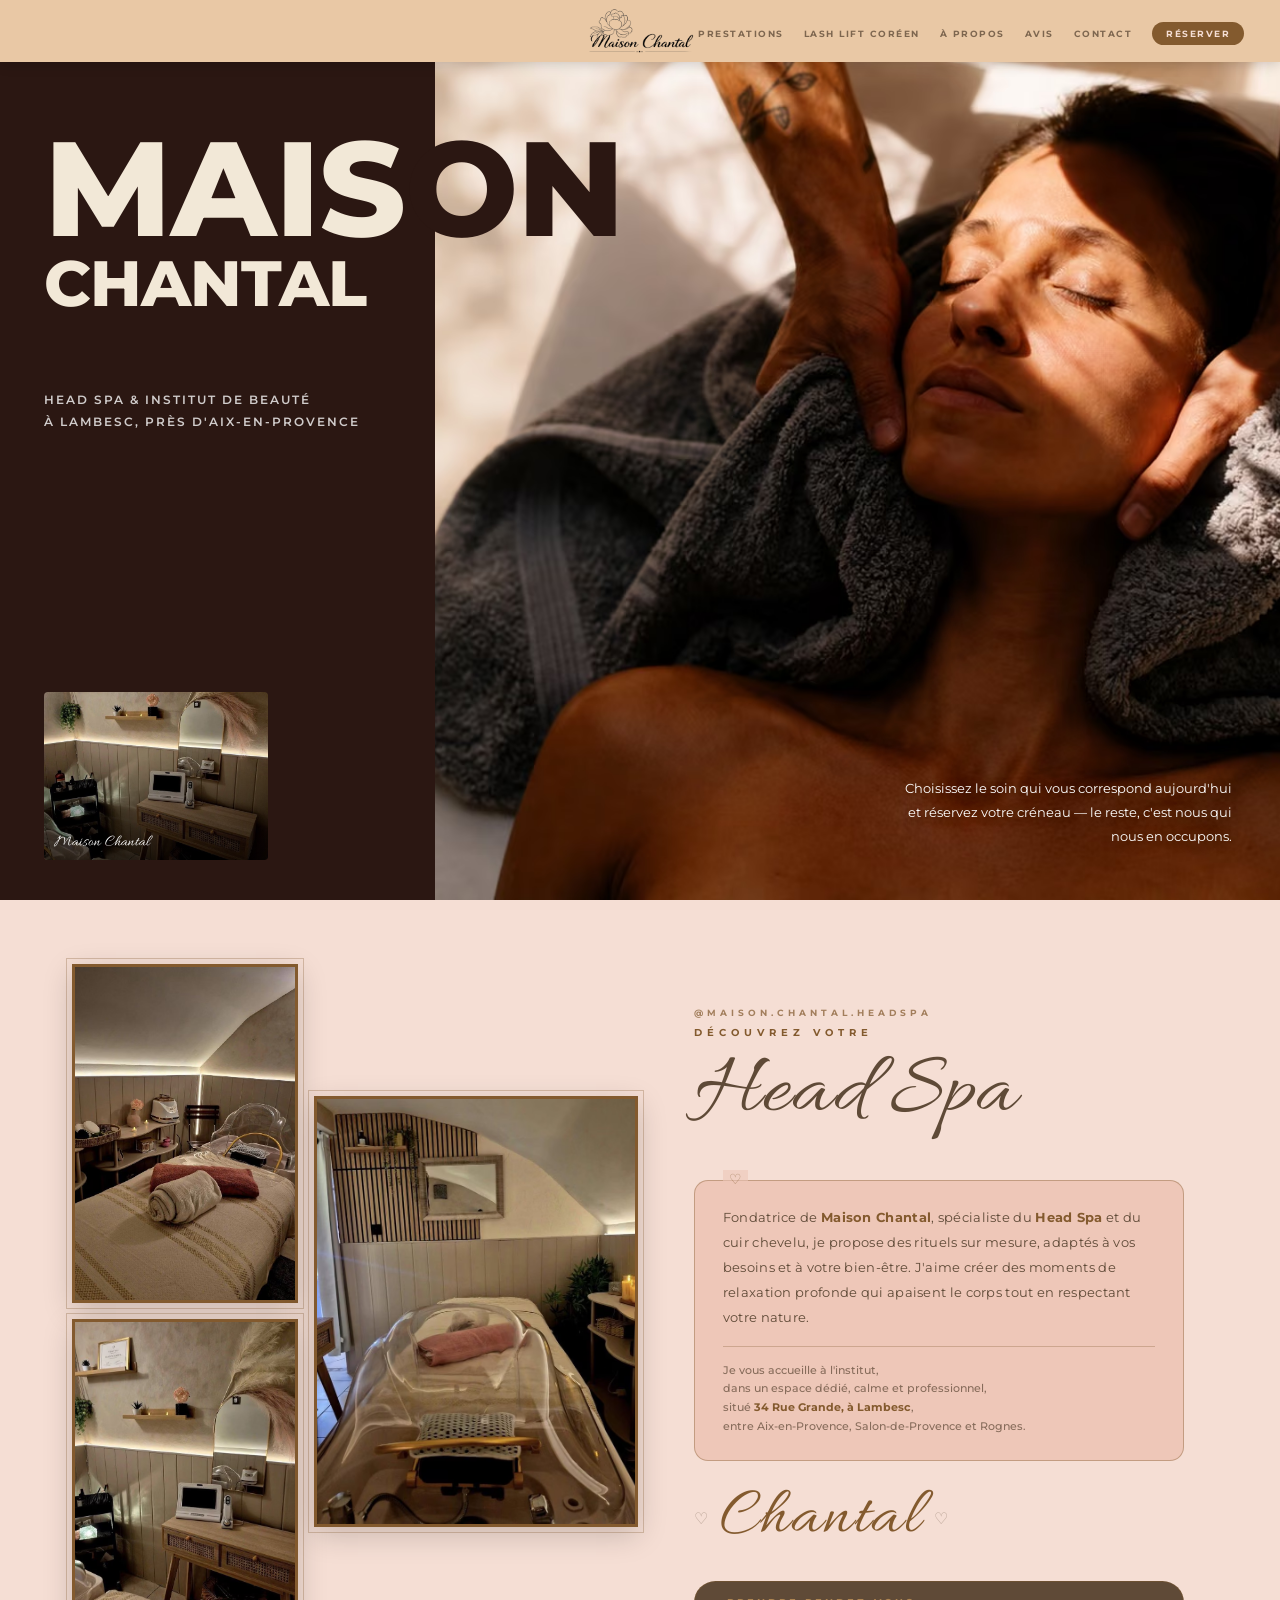
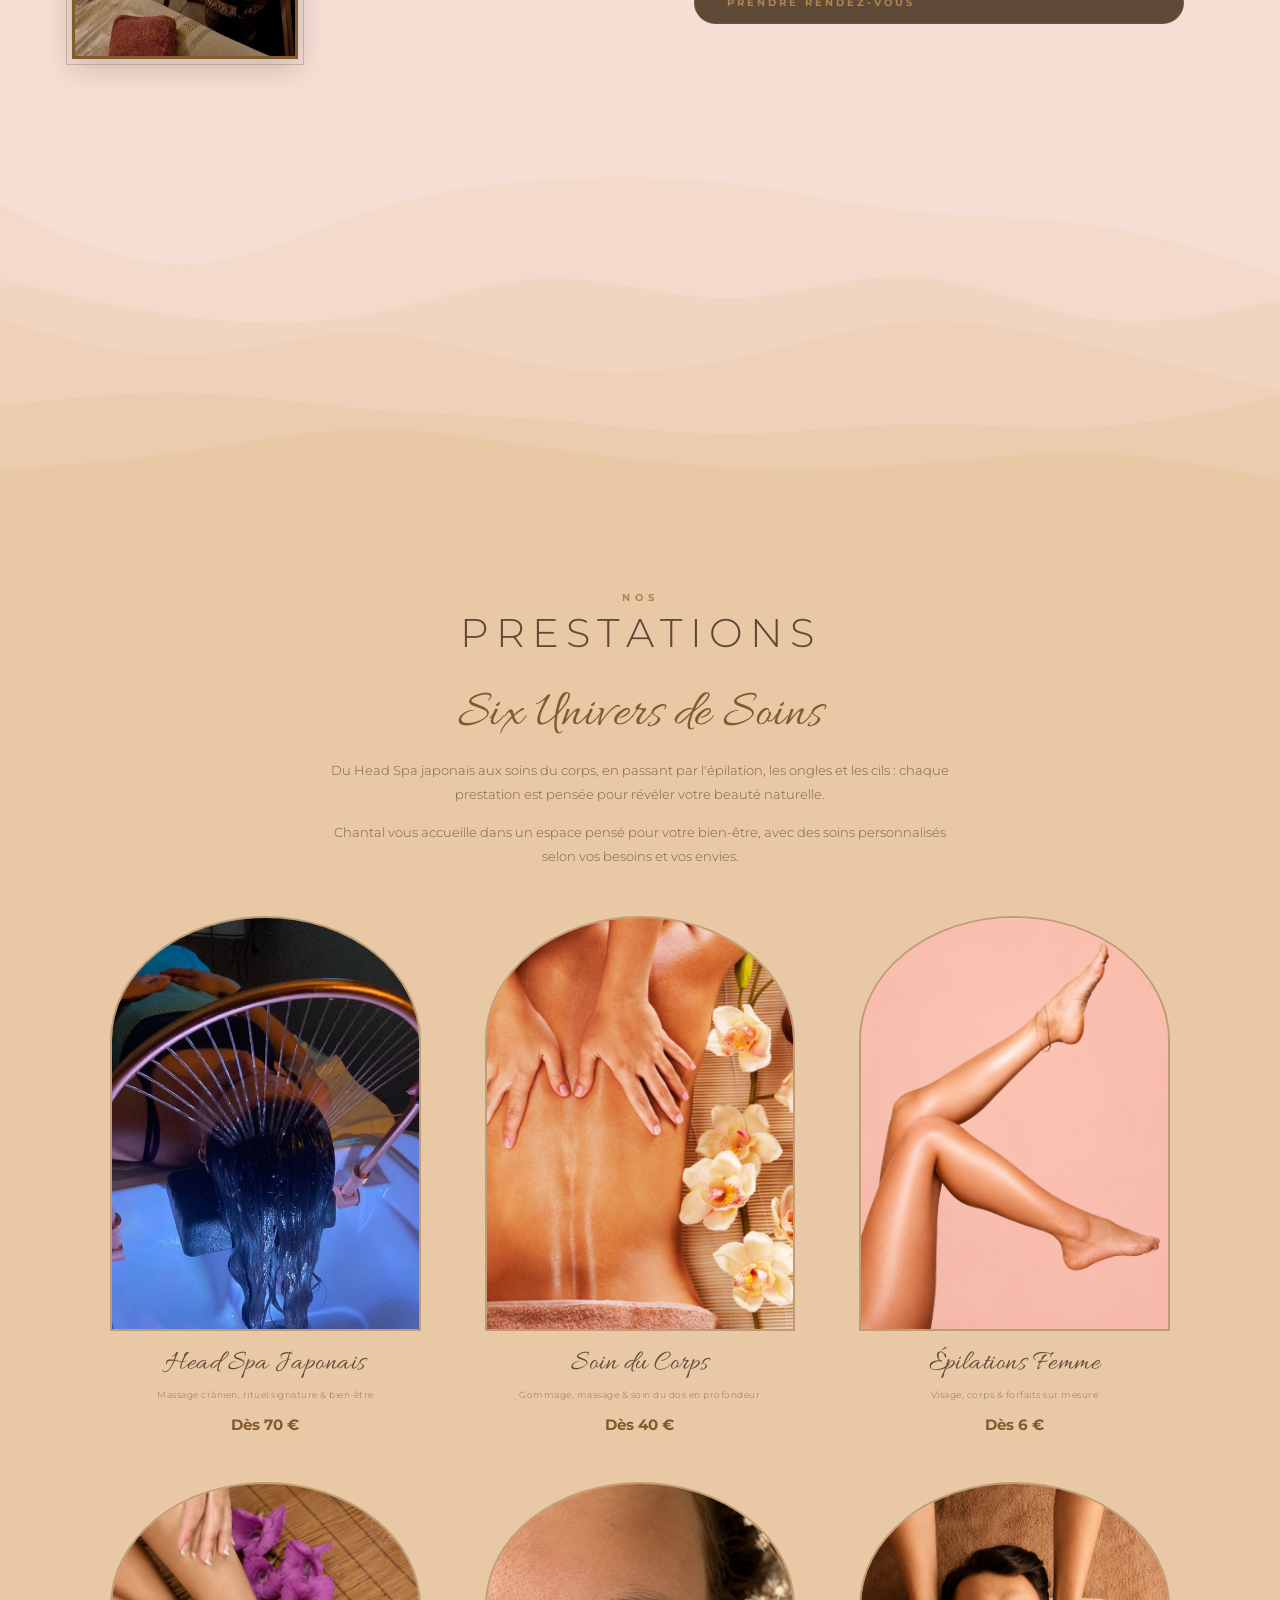
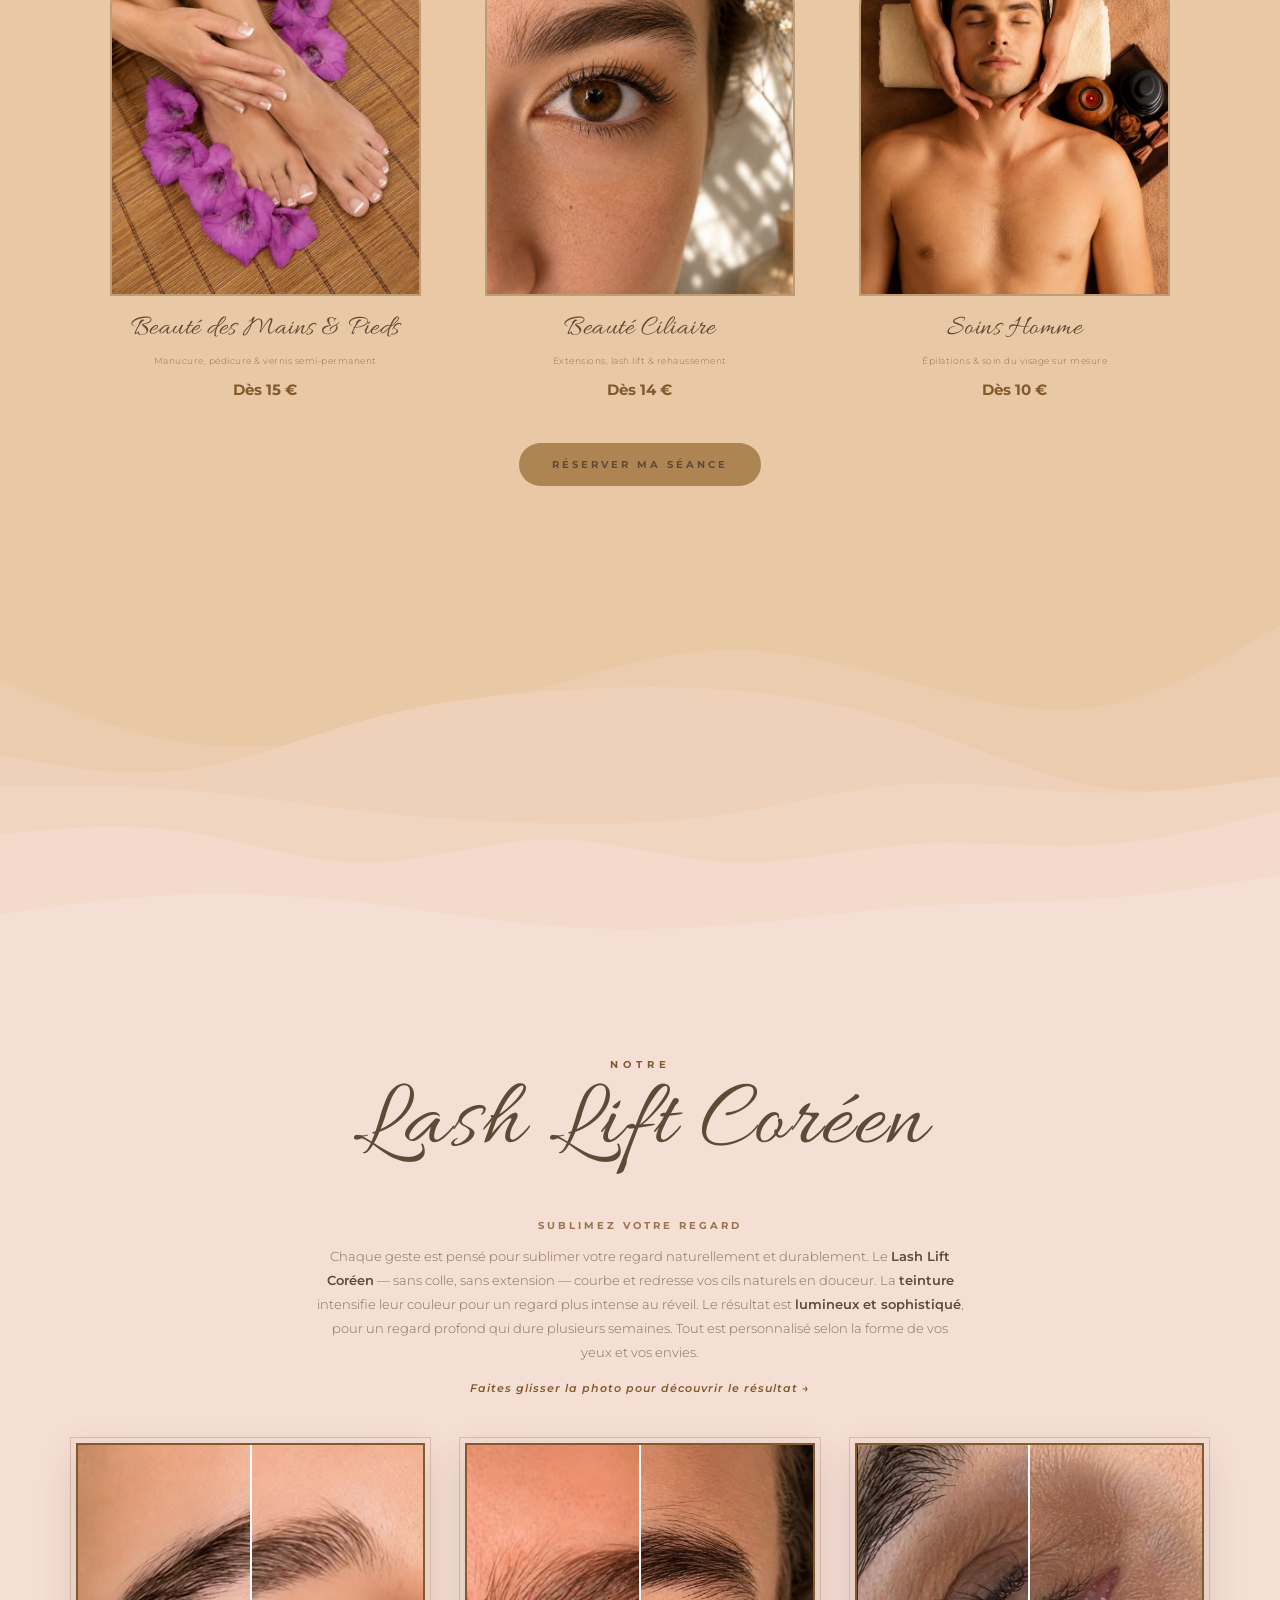
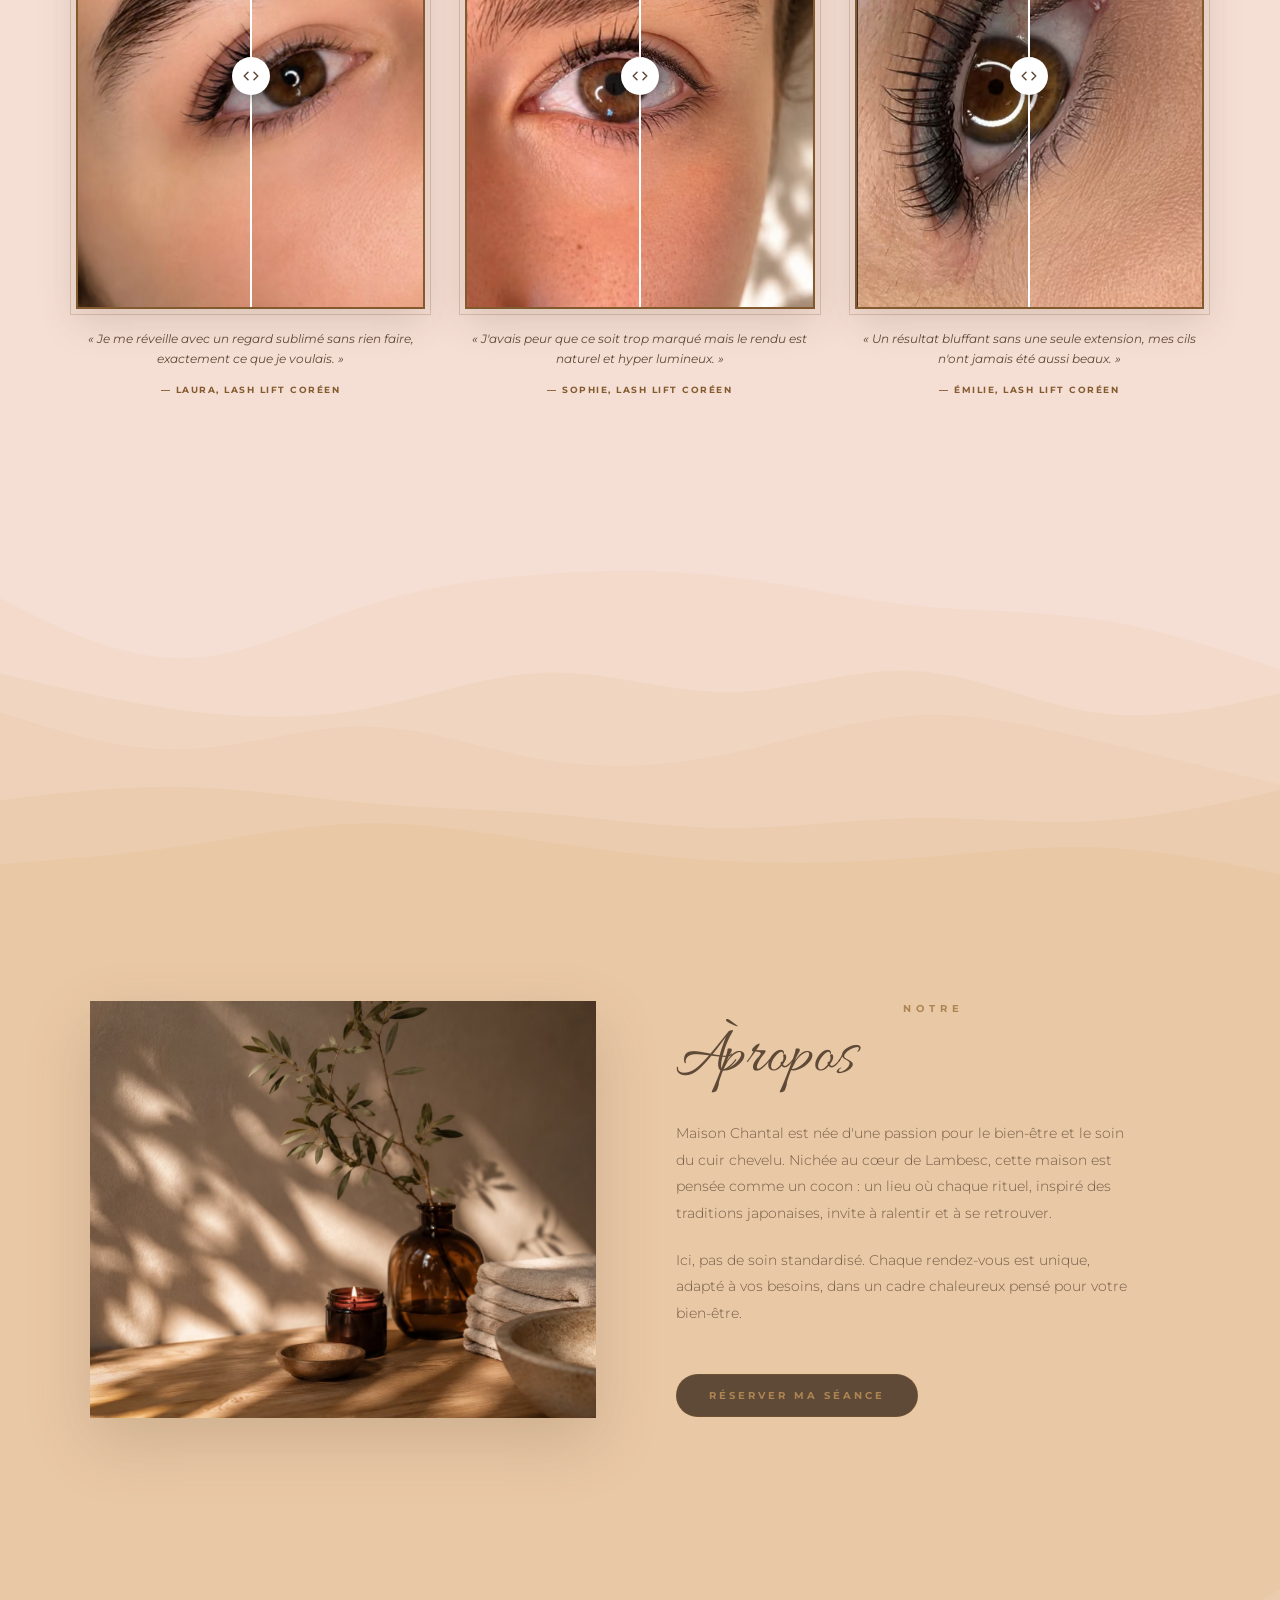
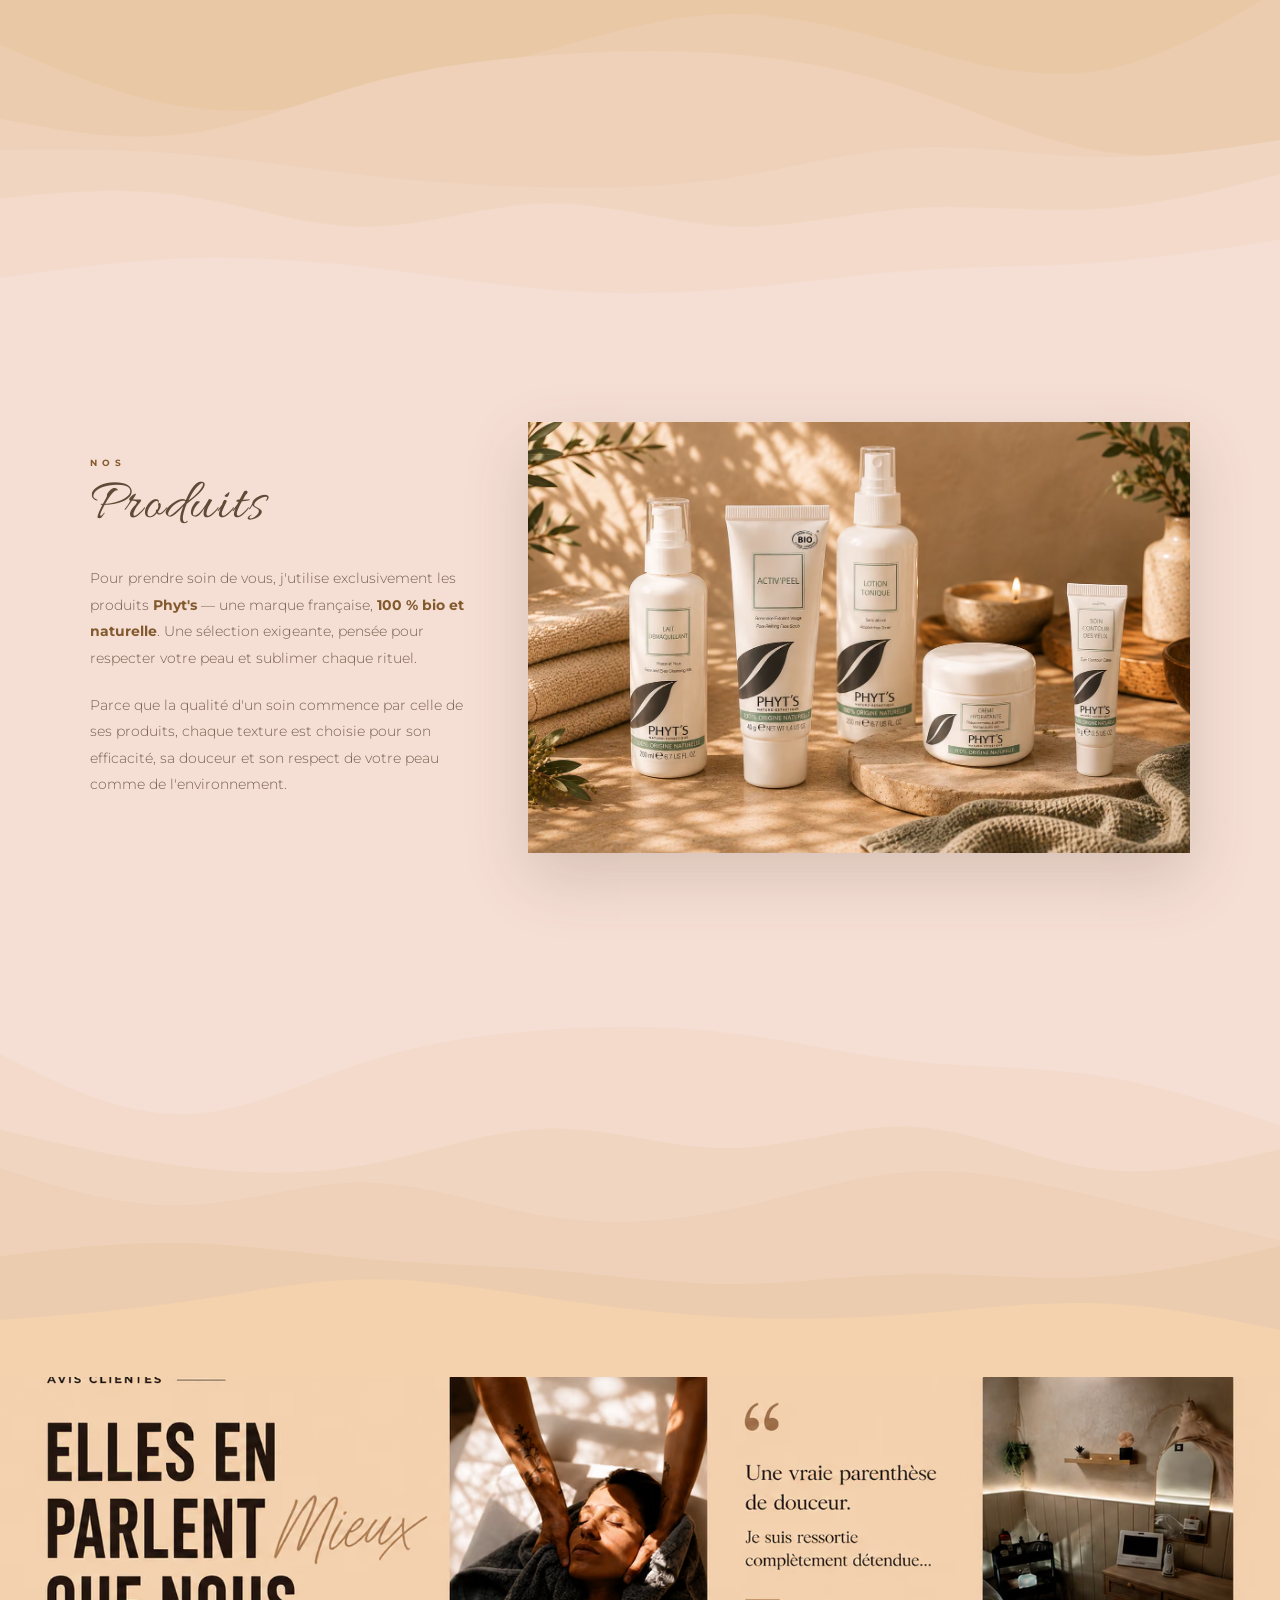
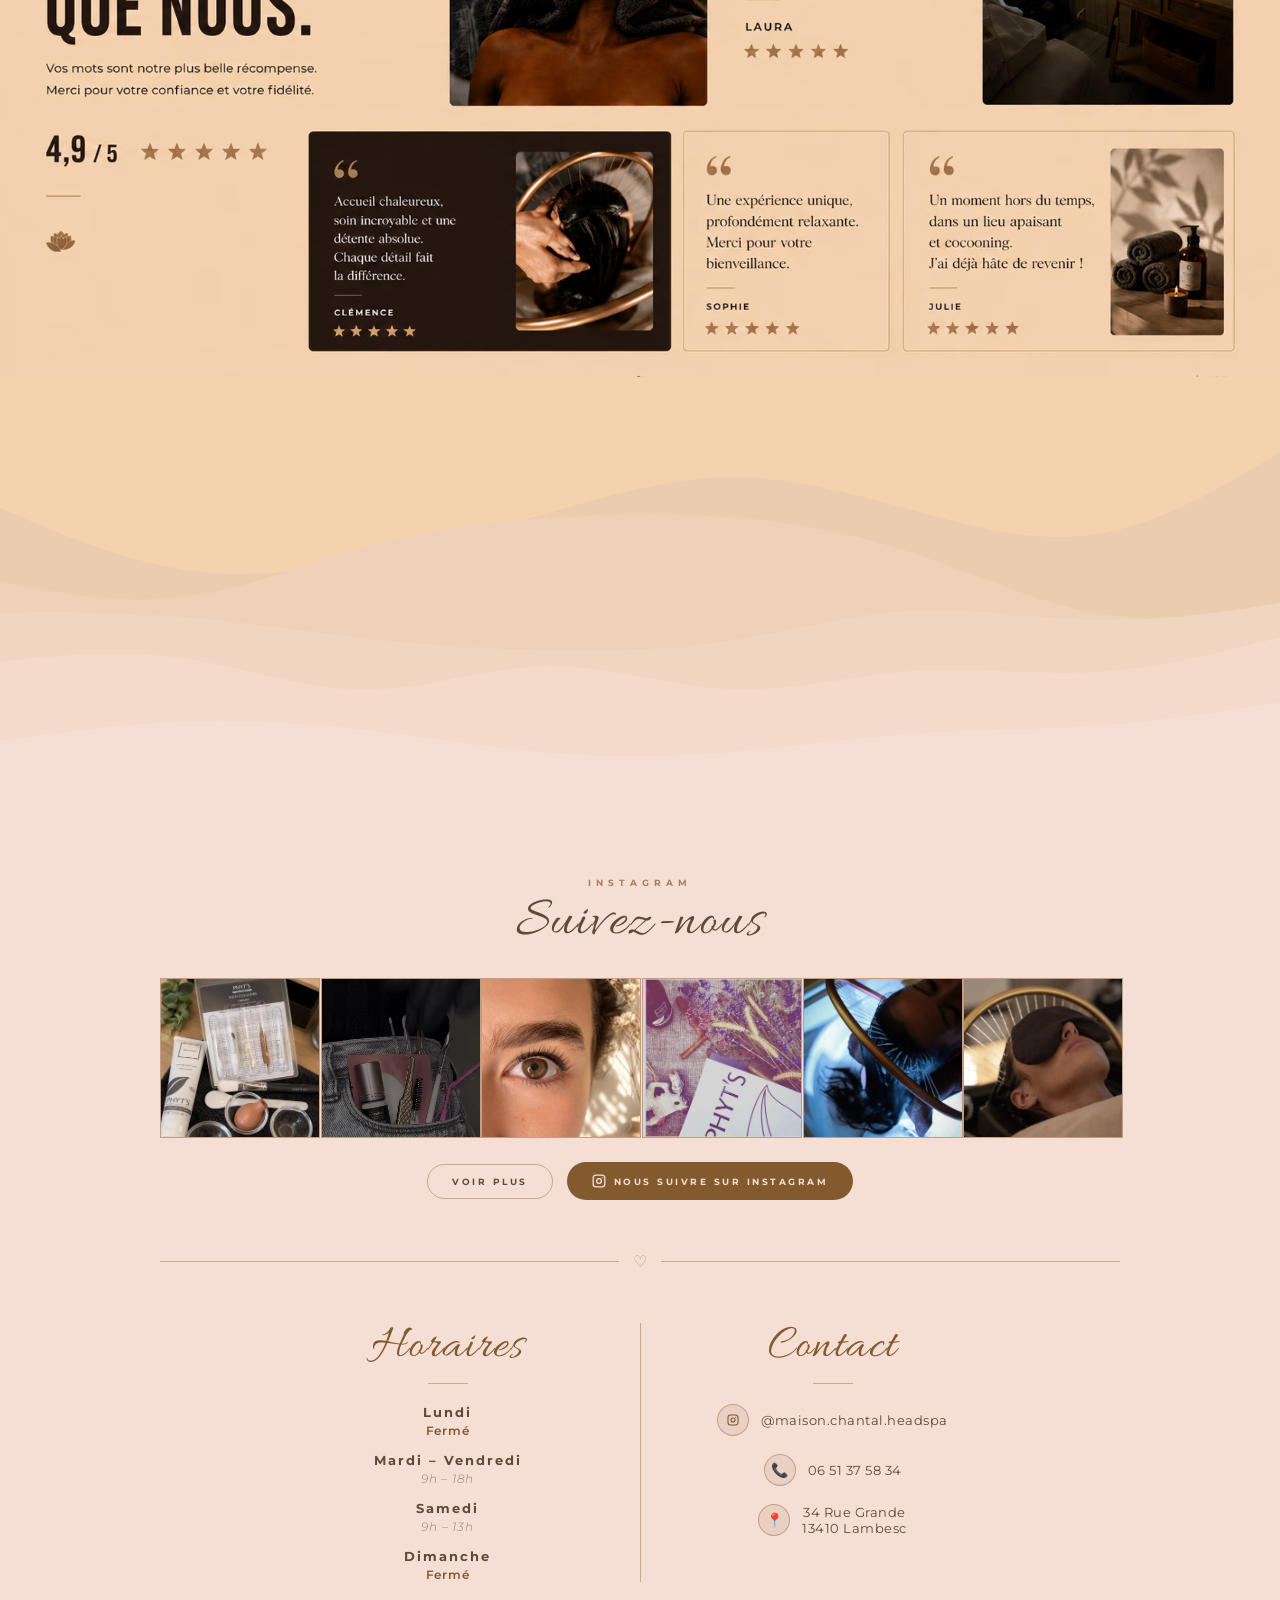
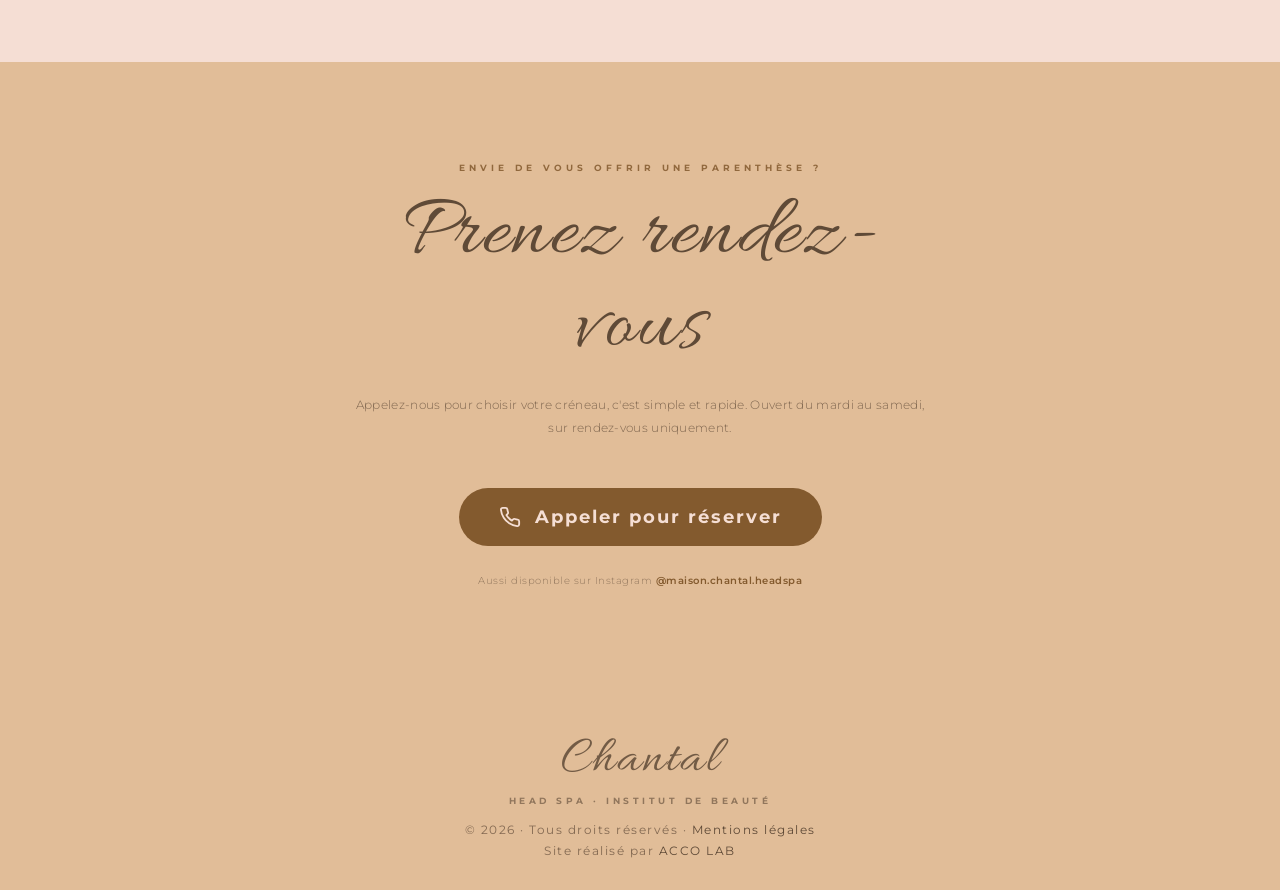
==== index.html @ 5244db43 "Sliders avant/après: glisser tactile sur tout le bloc (plus fiable), throttle via requestAnimationFr" ====
<!DOCTYPE html>
<html lang="fr">
<head>
  <meta charset="UTF-8" />
  <meta name="viewport" content="width=device-width, initial-scale=1.0, viewport-fit=cover" />
  <title>Maison Chantal – Head Spa &amp; Institut de Beauté | Lambesc, Aix-en-Provence</title>
  <meta name="description" content="Maison Chantal, institut de Head Spa à Lambesc (34 Rue Grande), entre Aix-en-Provence et Salon-de-Provence. Massage crânien, soins du cuir chevelu, rituels de bien-être — sur rendez-vous. Tél : 06 51 37 58 34." />
  <meta name="keywords" content="head spa Lambesc, massage crânien Aix-en-Provence, institut de beauté Lambesc, soin du cuir chevelu Salon-de-Provence, Maison Chantal" />
  <link rel="canonical" href="https://maison-chantal.fr/" />
  <meta property="og:type" content="website" />
  <meta property="og:url" content="https://maison-chantal.fr/" />
  <meta property="og:title" content="Maison Chantal – Head Spa à Lambesc" />
  <meta property="og:description" content="Institut de Head Spa à Lambesc, entre Aix-en-Provence et Salon-de-Provence. Massage crânien, rituels capillaires et bien-être sur mesure." />
  <meta property="og:image" content="https://maison-chantal.fr/photo/placeholder/hero-bg.svg" />
  <meta property="og:locale" content="fr_FR" />
  <meta property="og:site_name" content="Maison Chantal" />
  <meta name="twitter:card" content="summary_large_image" />
  <meta name="twitter:title" content="Maison Chantal – Head Spa à Lambesc" />
  <meta name="twitter:description" content="Institut de Head Spa à Lambesc. Massage crânien, soins du cuir chevelu et rituels de bien-être sur mesure." />
  <meta name="twitter:image" content="https://maison-chantal.fr/photo/placeholder/hero-bg.svg" />
  <script type="application/ld+json">
  {
    "@context": "https://schema.org",
    "@type": "BeautySalon",
    "name": "Maison Chantal",
    "alternateName": "Institut de Beauté Head Spa Chantal",
    "description": "Institut de Head Spa à Lambesc, spécialisé en massage crânien, soins du cuir chevelu et rituels de bien-être inspirés des traditions japonaises. Sur rendez-vous.",
    "url": "https://maison-chantal.fr",
    "telephone": "+33651375834",
    "image": "https://maison-chantal.fr/photo/placeholder/hero-bg.svg",
    "logo": "https://maison-chantal.fr/photo/favicon-512.png",
    "priceRange": "€€",
    "currenciesAccepted": "EUR",
    "address": {
      "@type": "PostalAddress",
      "streetAddress": "34 Rue Grande",
      "addressLocality": "Lambesc",
      "addressRegion": "Provence-Alpes-Côte d'Azur",
      "postalCode": "13410",
      "addressCountry": "FR"
    },
    "geo": {
      "@type": "GeoCoordinates",
      "latitude": 43.6503,
      "longitude": 5.2625
    },
    "openingHoursSpecification": [
      {
        "@type": "OpeningHoursSpecification",
        "dayOfWeek": ["Tuesday","Wednesday","Thursday","Friday"],
        "opens": "09:00",
        "closes": "18:00"
      },
      {
        "@type": "OpeningHoursSpecification",
        "dayOfWeek": ["Saturday"],
        "opens": "09:00",
        "closes": "13:00"
      }
    ],
    "sameAs": [
      "https://www.instagram.com/maison.chantal.headspa/"
    ],
    "hasOfferCatalog": {
      "@type": "OfferCatalog",
      "name": "Prestations Maison Chantal",
      "itemListElement": [
        { "@type": "Offer", "itemOffered": { "@type": "Service", "name": "Soin Junior", "description": "Massage du cuir chevelu, massage visage, mousse détente, arche, séchage — 45 minutes" }, "price": "70", "priceCurrency": "EUR" },
        { "@type": "Offer", "itemOffered": { "@type": "Service", "name": "Soin Découverte", "description": "Massage du cuir chevelu, visage, nuque et décolleté, mousse détente, arche, séchage — 45 minutes" }, "price": "85", "priceCurrency": "EUR" },
        { "@type": "Offer", "itemOffered": { "@type": "Service", "name": "Soin Évasion", "description": "Bilan cuir chevelu, massage cuir chevelu, visage, corps, bras et mains, vapeur — 1h30" }, "price": "150", "priceCurrency": "EUR" },
        { "@type": "Offer", "itemOffered": { "@type": "Service", "name": "Soin Prestige", "description": "Bilan cuir chevelu, soin visage adapté, massage cuir chevelu, corps, mains et pieds, vapeur — 2h" }, "price": "210", "priceCurrency": "EUR" },
        { "@type": "Offer", "itemOffered": { "@type": "Service", "name": "Soin du Corps", "description": "Gommage, massage et soin du dos" }, "price": "40", "priceCurrency": "EUR" },
        { "@type": "Offer", "itemOffered": { "@type": "Service", "name": "Épilations Femme", "description": "Visage, corps et forfaits sur mesure" }, "price": "6", "priceCurrency": "EUR" },
        { "@type": "Offer", "itemOffered": { "@type": "Service", "name": "Beauté des Mains & Pieds", "description": "Manucure, pédicure et vernis semi-permanent" }, "price": "15", "priceCurrency": "EUR" },
        { "@type": "Offer", "itemOffered": { "@type": "Service", "name": "Beauté Ciliaire", "description": "Extensions de cils, lash lift et rehaussement" }, "price": "14", "priceCurrency": "EUR" },
        { "@type": "Offer", "itemOffered": { "@type": "Service", "name": "Soins Homme", "description": "Épilations et soin du visage" }, "price": "10", "priceCurrency": "EUR" }
      ]
    }
  }
  </script>
  <link rel="preconnect" href="https://fonts.googleapis.com" />
  <link rel="preconnect" href="https://fonts.gstatic.com" crossorigin />
  <link href="https://fonts.googleapis.com/css2?family=Montserrat:wght@300;400;600;700;800&display=swap" rel="stylesheet" />
  <link rel="shortcut icon" href="favicon.ico" />
  <link rel="icon" type="image/png" sizes="32x32" href="photo/favicon-32.png" />
  <link rel="icon" type="image/png" sizes="192x192" href="photo/favicon-192.png" />
  <link rel="apple-touch-icon" sizes="180x180" href="photo/favicon-192.png" />
  <link rel="stylesheet" href="style.css?v=23" />
</head>
<body>

  <!-- ══════════════════════════════════════
       NAV
  ══════════════════════════════════════ -->
  <nav class="navbar">
    <!-- Hamburger (mobile gauche) -->
    <button class="navbar__burger" aria-label="Menu" onclick="document.querySelector('.navbar__drawer').classList.toggle('open')">
      <span></span><span></span><span></span>
    </button>

    <!-- Logo centré -->
    <a href="#" class="navbar__logo-link" aria-label="Retour en haut">
      <picture>
                <source srcset="photo/logo-navbar.avif" type="image/avif">
                <source srcset="photo/logo-navbar.webp" type="image/webp">
                <img class="navbar__logo" src="photo/logo-navbar.png" alt="Maison Chantal – Head Spa" />
              </picture>
    </a>

    <!-- Bouton réserver (mobile droite) + liens desktop -->
    <ul class="navbar__links">
      <li><a href="#prestations">Prestations</a></li>
      <li><a href="#avantapres">Lash Lift Coréen</a></li>
      <li><a href="#apropos">À propos</a></li>
      <li><a href="#avis">Avis</a></li>
      <li><a href="#infos">Contact</a></li>
      <li><a href="tel:+33651375834" class="navbar__rdv">Réserver</a></li>
    </ul>
    <a href="tel:+33651375834" class="navbar__rdv navbar__rdv--mobile">Réserver</a>
  </nav>

  <!-- Drawer mobile -->
  <div class="navbar__drawer">
    <button class="navbar__drawer-close" aria-label="Fermer" onclick="document.querySelector('.navbar__drawer').classList.remove('open')">✕</button>
    <ul>
      <li><a href="#prestations" onclick="document.querySelector('.navbar__drawer').classList.remove('open')">Prestations</a></li>
      <li><a href="#avantapres" onclick="document.querySelector('.navbar__drawer').classList.remove('open')">Lash Lift Coréen</a></li>
      <li><a href="#apropos" onclick="document.querySelector('.navbar__drawer').classList.remove('open')">À propos</a></li>
      <li><a href="#avis" onclick="document.querySelector('.navbar__drawer').classList.remove('open')">Avis</a></li>
      <li><a href="#infos" onclick="document.querySelector('.navbar__drawer').classList.remove('open')">Contact</a></li>
      <li><a href="tel:+33651375834" onclick="document.querySelector('.navbar__drawer').classList.remove('open')">Réserver</a></li>
    </ul>
  </div>

  <!-- ══════════════════════════════════════
       HERO  — bande + photo
  ══════════════════════════════════════ -->
  <section class="hsplit">
    <h1 class="hsplit__bigtitle">
      <span class="hsplit__bigtitle-l1">Mais<span class="hsplit__bigtitle-l1-alt">on</span></span>
      <span class="hsplit__bigtitle-l2">Chantal</span>
    </h1>
    <div class="hsplit__band">
      <div class="hsplit__band-top">
        <p class="hsplit__suptitle">Head Spa &amp; Institut de Beauté<br>à Lambesc, près d'Aix-en-Provence</p>
      </div>
      <a class="hsplit__thumb" href="#infos" aria-label="Voir l'institut">
        <picture>
          <source srcset="photo/institut/institut-2.avif" type="image/avif">
          <source srcset="photo/institut/institut-2.webp" type="image/webp">
          <img src="photo/institut/institut-2.jpg" alt="L'institut Maison Chantal" loading="lazy" />
        </picture>
        <span>Maison Chantal</span>
      </a>
    </div>
    <div class="hsplit__photo">
      <picture>
        <source srcset="photo/header.avif" type="image/avif">
        <source srcset="photo/header.webp" type="image/webp">
        <img src="photo/header.jpg" alt="Rituel de relaxation Maison Chantal" />
      </picture>
      <div class="hsplit__caption">
        <p>Choisissez le soin qui vous correspond aujourd'hui et réservez votre créneau — le reste, c'est nous qui nous en occupons.</p>
      </div>
    </div>
  </section>

  <!-- ══════════════════════════════════════
       PRÉSENTATION / BIO  — crème
  ══════════════════════════════════════ -->
  <section class="presentation">
    <div class="hero__inner">

      <div class="hero__layout">

        <!-- ── Photos ── -->
        <div class="hero__photos">
          <!-- Colonne 1 : 2 petites empilées -->
          <div class="hero__photos-col">
            <div class="frame frame--hero-sm">
              <picture>
                <source srcset="photo/institut/institut-1.avif" type="image/avif">
                <source srcset="photo/institut/institut-1.webp" type="image/webp">
                <img src="photo/institut/institut-1.jpg" alt="La cabine de soin Maison Chantal" loading="lazy" />
              </picture>
            </div>
            <div class="frame frame--hero-sm">
              <picture>
                <source srcset="photo/institut/institut-2.avif" type="image/avif">
                <source srcset="photo/institut/institut-2.webp" type="image/webp">
                <img src="photo/institut/institut-2.jpg" alt="Coin coiffeuse de l'institut Maison Chantal" loading="lazy" />
              </picture>
            </div>
          </div>
          <!-- Colonne 2 : 1 grande -->
          <div class="hero__photos-col">
            <div class="frame frame--hero-lg">
              <picture>
                <source srcset="photo/institut/institut-3.avif" type="image/avif">
                <source srcset="photo/institut/institut-3.webp" type="image/webp">
                <img src="photo/institut/institut-3.jpg" alt="Le bassin Head Spa de l'institut Maison Chantal" loading="lazy" />
              </picture>
            </div>
          </div>
        </div>

        <!-- ── Texte ── -->
        <div class="hero__text">
          <p class="hero__salon">@MAISON.CHANTAL.HEADSPA</p>
          <p class="hero__label">DÉCOUVREZ VOTRE</p>
          <h1 class="hero__title">Head Spa</h1>

          <div class="hero__bio-card">
            <p class="hero__bio-text">
              Fondatrice de <strong>Maison Chantal</strong>, spécialiste du <strong>Head Spa</strong> et du cuir chevelu,
              je propose des rituels sur mesure, adaptés à vos besoins et à votre bien-être.
              J'aime créer des moments de relaxation profonde qui apaisent le corps
              tout en respectant votre nature.
            </p>

            <p class="hero__bio-domicile">
              Je vous accueille à l'institut,<br />
              dans un espace dédié, calme et professionnel,<br />
              situé <strong>34 Rue Grande, à Lambesc</strong>,<br />
              entre Aix-en-Provence, Salon-de-Provence et Rognes.
            </p>
          </div>

          <div class="hero__sign">
            <span class="hero__heart">♡</span>
            <span class="hero__signature">Chantal</span>
            <span class="hero__heart">♡</span>
          </div>

          <a class="btn-rdv" href="tel:+33651375834">Prendre rendez-vous</a>
        </div>

      </div><!-- /hero__layout -->

    </div>
  </section>

  <img class="wave" src="photo/wave-cream-to-brown.svg" alt="" />

  <!-- ══════════════════════════════════════
       PRESTATIONS  — beige
  ══════════════════════════════════════ -->
  <section class="services" id="prestations">
    <div class="services__inner">

      <p class="section-label section-label--light">NOS</p>
      <h2 class="services__title">PRESTATIONS</h2>

      <div class="services__intro">
        <h3 class="services__intro-title">Six Univers de Soins</h3>
        <p class="services__intro-text">Du Head Spa japonais aux soins du corps, en passant par l'épilation, les ongles et les cils : chaque prestation est pensée pour révéler votre beauté naturelle.</p>
        <p class="services__intro-text">Chantal vous accueille dans un espace pensé pour votre bien-être, avec des soins personnalisés selon vos besoins et vos envies.</p>
      </div>

      <div class="arch-grid">

        <button type="button" class="arch-card" data-category="head-spa" aria-haspopup="dialog">
          <div class="arch-frame">
            <picture>
                <source srcset="photo/prestations/head-spa-japonais.avif" type="image/avif">
                <source srcset="photo/prestations/head-spa-japonais.webp" type="image/webp">
                <img src="photo/prestations/head-spa-japonais.jpg" alt="Head Spa Japonais" loading="lazy" />
              </picture>
          </div>
          <p class="arch-name">Head Spa Japonais</p>
          <p class="arch-desc">Massage crânien, rituel signature &amp; bien-être</p>
          <p class="arch-price">Dès 70 €</p>
        </button>

        <button type="button" class="arch-card" data-category="corps" aria-haspopup="dialog">
          <div class="arch-frame">
            <picture>
                <source srcset="photo/prestations/soin-du-corps.avif" type="image/avif">
                <source srcset="photo/prestations/soin-du-corps.webp" type="image/webp">
                <img src="photo/prestations/soin-du-corps.jpg" alt="Soin du Corps" loading="lazy" />
              </picture>
          </div>
          <p class="arch-name">Soin du Corps</p>
          <p class="arch-desc">Gommage, massage &amp; soin du dos en profondeur</p>
          <p class="arch-price">Dès 40 €</p>
        </button>

        <button type="button" class="arch-card" data-category="epilations-femme" aria-haspopup="dialog">
          <div class="arch-frame">
            <picture>
                <source srcset="photo/prestations/epilations-femme.avif" type="image/avif">
                <source srcset="photo/prestations/epilations-femme.webp" type="image/webp">
                <img src="photo/prestations/epilations-femme.jpg" alt="Épilations Femme" loading="lazy" />
              </picture>
          </div>
          <p class="arch-name">Épilations Femme</p>
          <p class="arch-desc">Visage, corps &amp; forfaits sur mesure</p>
          <p class="arch-price">Dès 6 €</p>
        </button>

        <button type="button" class="arch-card" data-category="mains-pieds" aria-haspopup="dialog">
          <div class="arch-frame">
            <picture>
                <source srcset="photo/prestations/beaute-mains-pieds.avif" type="image/avif">
                <source srcset="photo/prestations/beaute-mains-pieds.webp" type="image/webp">
                <img src="photo/prestations/beaute-mains-pieds.jpg" alt="Beauté des Mains &amp; Pieds" loading="lazy" />
              </picture>
          </div>
          <p class="arch-name">Beauté des Mains &amp; Pieds</p>
          <p class="arch-desc">Manucure, pédicure &amp; vernis semi-permanent</p>
          <p class="arch-price">Dès 15 €</p>
        </button>

        <button type="button" class="arch-card" data-category="ciliaire" aria-haspopup="dialog">
          <div class="arch-frame">
            <picture>
                <source srcset="photo/prestations/beaute-ciliaire.avif" type="image/avif">
                <source srcset="photo/prestations/beaute-ciliaire.webp" type="image/webp">
                <img src="photo/prestations/beaute-ciliaire.jpg" alt="Beauté Ciliaire" loading="lazy" />
              </picture>
          </div>
          <p class="arch-name">Beauté Ciliaire</p>
          <p class="arch-desc">Extensions, lash lift &amp; rehaussement</p>
          <p class="arch-price">Dès 14 €</p>
        </button>

        <button type="button" class="arch-card" data-category="homme" aria-haspopup="dialog">
          <div class="arch-frame">
            <picture>
                <source srcset="photo/prestations/soins-homme.avif" type="image/avif">
                <source srcset="photo/prestations/soins-homme.webp" type="image/webp">
                <img src="photo/prestations/soins-homme.jpg" alt="Soins Homme" loading="lazy" />
              </picture>
          </div>
          <p class="arch-name">Soins Homme</p>
          <p class="arch-desc">Épilations &amp; soin du visage sur mesure</p>
          <p class="arch-price">Dès 10 €</p>
        </button>

      </div><!-- /arch-grid -->

      <a class="btn-rdv btn-rdv--light" href="tel:+33651375834">Réserver ma séance</a>

    </div>
  </section>

  <img class="wave" src="photo/wave-brown-to-cream.svg" alt="" />

  <!-- ══════════════════════════════════════
       LASH LIFT CORÉEN  — crème (stack scroll)
  ══════════════════════════════════════ -->
  <section class="avantapres" id="avantapres">
    <div class="avantapres__header">
      <p class="section-label">NOTRE</p>
      <h2 class="avantapres__title">Lash Lift Coréen</h2>
    </div>

    <div class="avantapres__intro">
      <p class="avantapres__eyebrow">SUBLIMEZ VOTRE REGARD</p>
      <p class="avantapres__para">
        Chaque geste est pensé pour sublimer votre regard naturellement et durablement.
        Le <strong>Lash Lift Coréen</strong> — sans colle, sans extension — courbe et redresse vos cils naturels en douceur.
        La <strong>teinture</strong> intensifie leur couleur pour un regard plus intense au réveil.
        Le résultat est <strong>lumineux et sophistiqué</strong>, pour un regard profond qui dure plusieurs semaines.
        Tout est personnalisé selon la forme de vos yeux et vos envies.
      </p>
      <p class="avantapres__hint">Faites glisser la photo pour découvrir le résultat →</p>
    </div>

    <div class="ba-grid">

      <div class="ba-item is-active">
        <div class="ba-slider" style="--pos:50%">
          <div class="ba-slider__before-wrap">
            <picture>
              <source srcset="photo/rotation/before-1.avif" type="image/avif">
              <source srcset="photo/rotation/before-1.webp" type="image/webp">
              <img class="ba-slider__img" src="photo/rotation/before-1.jpg" alt="Avant le Lash Lift Coréen" loading="lazy" />
            </picture>
            <span class="ba-slider__tag ba-slider__tag--before">Avant</span>
          </div>
          <div class="ba-slider__after-wrap">
            <picture>
              <source srcset="photo/rotation/after-1.avif" type="image/avif">
              <source srcset="photo/rotation/after-1.webp" type="image/webp">
              <img class="ba-slider__img" src="photo/rotation/after-1.jpg" alt="Après le Lash Lift Coréen" loading="lazy" />
            </picture>
            <span class="ba-slider__tag ba-slider__tag--after">Après</span>
          </div>
          <div class="ba-slider__handle" aria-hidden="true"></div>
          <input type="range" class="ba-slider__range" min="0" max="100" value="50" aria-label="Faites glisser pour comparer avant et après" />
          <button type="button" class="ba-nav ba-nav--prev" aria-label="Avant/après précédent">‹</button>
          <button type="button" class="ba-nav ba-nav--next" aria-label="Avant/après suivant">›</button>
        </div>
        <blockquote class="ba-item__quote">
          <p>« Je me réveille avec un regard sublimé sans rien faire, exactement ce que je voulais. »</p>
          <cite>— Laura, Lash Lift Coréen</cite>
        </blockquote>
      </div>

      <div class="ba-item">
        <div class="ba-slider" style="--pos:50%">
          <div class="ba-slider__before-wrap">
            <picture>
              <source srcset="photo/rotation/before-2.avif" type="image/avif">
              <source srcset="photo/rotation/before-2.webp" type="image/webp">
              <img class="ba-slider__img" src="photo/rotation/before-2.jpg" alt="Avant le Lash Lift Coréen" loading="lazy" />
            </picture>
            <span class="ba-slider__tag ba-slider__tag--before">Avant</span>
          </div>
          <div class="ba-slider__after-wrap">
            <picture>
              <source srcset="photo/rotation/after-2.avif" type="image/avif">
              <source srcset="photo/rotation/after-2.webp" type="image/webp">
              <img class="ba-slider__img" src="photo/rotation/after-2.jpg" alt="Après le Lash Lift Coréen" loading="lazy" />
            </picture>
            <span class="ba-slider__tag ba-slider__tag--after">Après</span>
          </div>
          <div class="ba-slider__handle" aria-hidden="true"></div>
          <input type="range" class="ba-slider__range" min="0" max="100" value="50" aria-label="Faites glisser pour comparer avant et après" />
          <button type="button" class="ba-nav ba-nav--prev" aria-label="Avant/après précédent">‹</button>
          <button type="button" class="ba-nav ba-nav--next" aria-label="Avant/après suivant">›</button>
        </div>
        <blockquote class="ba-item__quote">
          <p>« J'avais peur que ce soit trop marqué mais le rendu est naturel et hyper lumineux. »</p>
          <cite>— Sophie, Lash Lift Coréen</cite>
        </blockquote>
      </div>

      <div class="ba-item">
        <div class="ba-slider" style="--pos:50%">
          <div class="ba-slider__before-wrap">
            <picture>
              <source srcset="photo/rotation/before-3.avif" type="image/avif">
              <source srcset="photo/rotation/before-3.webp" type="image/webp">
              <img class="ba-slider__img" src="photo/rotation/before-3.jpg" alt="Avant le Lash Lift Coréen" loading="lazy" />
            </picture>
            <span class="ba-slider__tag ba-slider__tag--before">Avant</span>
          </div>
          <div class="ba-slider__after-wrap">
            <picture>
              <source srcset="photo/rotation/after-3.avif" type="image/avif">
              <source srcset="photo/rotation/after-3.webp" type="image/webp">
              <img class="ba-slider__img" src="photo/rotation/after-3.jpg" alt="Après le Lash Lift Coréen" loading="lazy" />
            </picture>
            <span class="ba-slider__tag ba-slider__tag--after">Après</span>
          </div>
          <div class="ba-slider__handle" aria-hidden="true"></div>
          <input type="range" class="ba-slider__range" min="0" max="100" value="50" aria-label="Faites glisser pour comparer avant et après" />
          <button type="button" class="ba-nav ba-nav--prev" aria-label="Avant/après précédent">‹</button>
          <button type="button" class="ba-nav ba-nav--next" aria-label="Avant/après suivant">›</button>
        </div>
        <blockquote class="ba-item__quote">
          <p>« Un résultat bluffant sans une seule extension, mes cils n'ont jamais été aussi beaux. »</p>
          <cite>— Émilie, Lash Lift Coréen</cite>
        </blockquote>
      </div>

    </div>

    <div class="ba-dots">
      <button type="button" class="ba-dot is-active" aria-label="Voir l'avant/après 1"></button>
      <button type="button" class="ba-dot" aria-label="Voir l'avant/après 2"></button>
      <button type="button" class="ba-dot" aria-label="Voir l'avant/après 3"></button>
    </div>
  </section>

  <img class="wave" src="photo/wave-cream-to-brown.svg" alt="" />

  <!-- ══════════════════════════════════════
       POURQUOI MAISON CHANTAL  — beige, pleine largeur
  ══════════════════════════════════════ -->
  <section class="whyus" id="apropos">

    <div class="apropos__inner">
      <div class="apropos__photo">
        <picture>
          <source srcset="photo/apropos.avif" type="image/avif">
          <source srcset="photo/apropos.webp" type="image/webp">
          <img src="photo/apropos.jpg" alt="L'ambiance sereine de Maison Chantal" loading="lazy" />
        </picture>
      </div>
      <div class="apropos__text">
        <p class="section-label section-label--light">NOTRE</p>
        <h2 class="apropos__title">À propos</h2>
        <p class="apropos__para">Maison Chantal est née d'une passion pour le bien-être et le soin du cuir chevelu. Nichée au cœur de Lambesc, cette maison est pensée comme un cocon : un lieu où chaque rituel, inspiré des traditions japonaises, invite à ralentir et à se retrouver.</p>
        <p class="apropos__para">Ici, pas de soin standardisé. Chaque rendez-vous est unique, adapté à vos besoins, dans un cadre chaleureux pensé pour votre bien-être.</p>
        <a class="btn-rdv" href="tel:+33651375834">Réserver ma séance</a>
      </div>
    </div>

  </section>

  <img class="wave" src="photo/wave-brown-to-cream.svg" alt="" />

  <!-- ══════════════════════════════════════
       SECTION LIBRE  — crème
  ══════════════════════════════════════ -->
  <section class="libre">

    <div class="produits__inner">
      <div class="produits__text">
        <p class="libre__label">NOS</p>
        <h2 class="libre__title">Produits</h2>
        <p class="produits__para">Pour prendre soin de vous, j'utilise exclusivement les produits <strong>Phyt's</strong> — une marque française, <strong>100&nbsp;% bio et naturelle</strong>. Une sélection exigeante, pensée pour respecter votre peau et sublimer chaque rituel.</p>
        <p class="produits__para">Parce que la qualité d'un soin commence par celle de ses produits, chaque texture est choisie pour son efficacité, sa douceur et son respect de votre peau comme de l'environnement.</p>
      </div>
      <div class="produits__photo">
        <picture>
          <source srcset="photo/produits-phyts.avif" type="image/avif">
          <source srcset="photo/produits-phyts.webp" type="image/webp">
          <img src="photo/produits-phyts.jpg" alt="Gamme de produits Phyt's utilisée chez Maison Chantal" loading="lazy" />
        </picture>
      </div>
    </div>

  </section>

  <img class="wave wave--avis-top" src="photo/wave-cream-to-avis.svg" alt="" />

  <!-- ══════════════════════════════════════
       AVIS CLIENTS  — image pleine largeur
  ══════════════════════════════════════ -->
  <section class="reviews" id="avis">
    <picture>
      <source media="(max-width: 768px)" srcset="photo/avisclientbeigetel.avif" type="image/avif">
      <source media="(max-width: 768px)" srcset="photo/avisclientbeigetel.webp" type="image/webp">
      <source media="(max-width: 768px)" srcset="photo/avisclientbeigetel.jpg">
      <source srcset="photo/avisclientfondbeige.avif" type="image/avif">
      <source srcset="photo/avisclientfondbeige.webp" type="image/webp">
      <img class="reviews__img" src="photo/avisclientfondbeige.jpg" alt="Avis clientes Maison Chantal" loading="lazy" />
    </picture>
  </section>

  <img class="wave wave--avis-bottom" src="photo/wave-avis-to-cream.svg" alt="" />

  <!-- ══════════════════════════════════════
       INFOS PRATIQUES  — crème
  ══════════════════════════════════════ -->
  <section class="info" id="infos">
    <div class="merged">

      <!-- ── Barre Instagram ── -->
      <div class="insta-bar">
        <div class="insta-bar__header">
          <p class="insta-bar__label">INSTAGRAM</p>
          <p class="insta-bar__script">Suivez-nous</p>
        </div>
        <div class="insta-bar__grid">
          <a class="insta-bar__slot" href="https://www.instagram.com/maison.chantal.headspa/" target="_blank" rel="noopener"><picture>
                <source srcset="photo/instagram/insta-1.avif" type="image/avif">
                <source srcset="photo/instagram/insta-1.webp" type="image/webp">
                <img src="photo/instagram/insta-1.jpg" alt="Soin Phyt's — Maison Chantal" loading="lazy" />
              </picture></a>
          <a class="insta-bar__slot" href="https://www.instagram.com/maison.chantal.headspa/" target="_blank" rel="noopener"><picture>
                <source srcset="photo/instagram/insta-2.avif" type="image/avif">
                <source srcset="photo/instagram/insta-2.webp" type="image/webp">
                <img src="photo/instagram/insta-2.jpg" alt="Matériel beauté ciliaire — Maison Chantal" loading="lazy" />
              </picture></a>
          <a class="insta-bar__slot" href="https://www.instagram.com/maison.chantal.headspa/" target="_blank" rel="noopener"><picture>
                <source srcset="photo/instagram/insta-3.avif" type="image/avif">
                <source srcset="photo/instagram/insta-3.webp" type="image/webp">
                <img src="photo/instagram/insta-3.jpg" alt="Regard sublimé — Maison Chantal" loading="lazy" />
              </picture></a>
          <a class="insta-bar__slot" href="https://www.instagram.com/maison.chantal.headspa/" target="_blank" rel="noopener"><picture>
                <source srcset="photo/instagram/insta-4.avif" type="image/avif">
                <source srcset="photo/instagram/insta-4.webp" type="image/webp">
                <img src="photo/instagram/insta-4.jpg" alt="Univers Phyt's — Maison Chantal" loading="lazy" />
              </picture></a>
          <a class="insta-bar__slot" href="https://www.instagram.com/maison.chantal.headspa/" target="_blank" rel="noopener"><picture>
                <source srcset="photo/instagram/insta-5.avif" type="image/avif">
                <source srcset="photo/instagram/insta-5.webp" type="image/webp">
                <img src="photo/instagram/insta-5.jpg" alt="Rituel Head Spa — Maison Chantal" loading="lazy" />
              </picture></a>
          <a class="insta-bar__slot" href="https://www.instagram.com/maison.chantal.headspa/" target="_blank" rel="noopener"><picture>
                <source srcset="photo/instagram/insta-6.avif" type="image/avif">
                <source srcset="photo/instagram/insta-6.webp" type="image/webp">
                <img src="photo/instagram/insta-6.jpg" alt="Moment de relaxation — Maison Chantal" loading="lazy" />
              </picture></a>
        </div>
        <div class="insta-bar__actions">
          <a class="insta-bar__btn insta-bar__btn--outline" href="https://www.instagram.com/maison.chantal.headspa/" target="_blank" rel="noopener">Voir plus</a>
          <a class="insta-bar__btn insta-bar__btn--filled" href="https://www.instagram.com/maison.chantal.headspa/" target="_blank" rel="noopener">
            <svg width="14" height="14" viewBox="0 0 24 24" fill="none" stroke="currentColor" stroke-width="2.2" stroke-linecap="round" stroke-linejoin="round"><rect x="2" y="2" width="20" height="20" rx="5" ry="5"/><circle cx="12" cy="12" r="4"/><circle cx="17.5" cy="6.5" r="1" fill="currentColor" stroke="none"/></svg>
            Nous suivre sur Instagram
          </a>
        </div>
      </div>

      <div class="merged__sep">
        <span class="merged__sep-line"></span>
        <span class="merged__sep-heart">♡</span>
        <span class="merged__sep-line"></span>
      </div>

      <!-- ── Horaires + Contact ── -->
      <div class="info-top">

        <div class="info-col">
          <p class="info-col__title">Horaires</p>
          <div class="info-col__sep"></div>
          <div class="info-hours">
            <div class="info-hours__row">
              <span class="info-hours__day">Lundi</span>
              <span class="info-hours__val info-hours__val--closed">Fermé</span>
            </div>
            <div class="info-hours__row">
              <span class="info-hours__day">Mardi – Vendredi</span>
              <span class="info-hours__val">9h – 18h</span>
            </div>
            <div class="info-hours__row">
              <span class="info-hours__day">Samedi</span>
              <span class="info-hours__val">9h – 13h</span>
            </div>
            <div class="info-hours__row">
              <span class="info-hours__day">Dimanche</span>
              <span class="info-hours__val info-hours__val--closed">Fermé</span>
            </div>
          </div>
        </div>

        <div class="info-vline"></div>

        <div class="info-col">
          <p class="info-col__title">Contact</p>
          <div class="info-col__sep"></div>
          <div class="info-contacts">
            <a class="contact-row" href="https://instagram.com/maison.chantal.headspa" target="_blank" rel="noopener">
              <span class="contact-icon">
                <svg width="12" height="12" viewBox="0 0 24 24" fill="none" stroke="currentColor" stroke-width="2.2" stroke-linecap="round" stroke-linejoin="round"><rect x="2" y="2" width="20" height="20" rx="5" ry="5"/><circle cx="12" cy="12" r="4"/><circle cx="17.5" cy="6.5" r="1" fill="currentColor" stroke="none"/></svg>
              </span>
              <span>@maison.chantal.headspa</span>
            </a>
            <a class="contact-row" href="tel:+33651375834">
              <span class="contact-icon">&#128222;</span>
              <span>06 51 37 58 34</span>
            </a>
            <div class="contact-row">
              <span class="contact-icon">&#128205;</span>
              <span>34 Rue Grande<br>13410 Lambesc</span>
            </div>
          </div>
        </div>

      </div>

    </div>
  </section>

  <!-- ══════════════════════════════════════
       PRISE DE RDV  — beige soutenu
  ══════════════════════════════════════ -->
  <section class="rdv-section" id="rdv">
    <div class="rdv-inner">
      <p class="rdv__eyebrow">ENVIE DE VOUS OFFRIR UNE PARENTHÈSE ?</p>
      <h2 class="rdv__title">Prenez rendez-vous</h2>
      <p class="rdv__sub">Appelez-nous pour choisir votre créneau, c'est simple et rapide. Ouvert du mardi au samedi, sur rendez-vous uniquement.</p>
      <a class="rdv__call" href="tel:+33651375834">
        <span class="rdv__call-icon">
          <svg width="22" height="22" viewBox="0 0 24 24" fill="none" stroke="currentColor" stroke-width="2" stroke-linecap="round" stroke-linejoin="round"><path d="M22 16.92v3a2 2 0 0 1-2.18 2 19.79 19.79 0 0 1-8.63-3.07 19.5 19.5 0 0 1-6-6 19.79 19.79 0 0 1-3.07-8.67A2 2 0 0 1 4.11 2h3a2 2 0 0 1 2 1.72c.127.96.361 1.903.7 2.81a2 2 0 0 1-.45 2.11L8.09 9.91a16 16 0 0 0 6 6l1.27-1.27a2 2 0 0 1 2.11-.45c.907.339 1.85.573 2.81.7A2 2 0 0 1 22 16.92z"/></svg>
        </span>
        Appeler pour réserver
      </a>
      <p class="rdv__note">Aussi disponible sur Instagram <a href="https://instagram.com/maison.chantal.headspa" target="_blank" rel="noopener">@maison.chantal.headspa</a></p>
    </div>
  </section>

  <!-- ══════════════════════════════════════
       FOOTER
  ══════════════════════════════════════ -->
  <footer class="footer">
    <p class="footer__brand">Chantal</p>
    <p class="footer__tagline">Head Spa · Institut de Beauté</p>
    <p class="footer__copy">&#169; 2026 &middot; Tous droits réservés &middot; <a href="mentions-legales.html">Mentions légales</a></p>
    <p class="footer__credit">Site réalisé par <a href="https://acco-lab.fr/" target="_blank" rel="noopener">ACCO LAB</a></p>
  </footer>

  <!-- ══════════════════════════════════════
       FICHE PRESTATION (carte retournée, remplie en JS)
  ══════════════════════════════════════ -->
  <div class="pdetail-overlay" id="pdetailOverlay">
    <div class="pdetail-flip" id="pdetailFlip" role="dialog" aria-modal="true" aria-labelledby="pdetailTitle">
      <button type="button" class="pdetail-close" id="pdetailClose" aria-label="Fermer">&#10005;</button>
      <div class="pdetail-flip__inner">
        <div class="pdetail-flip__face pdetail-flip__face--front" id="pdetailFront">
          <div class="pdetail-flip__front-tag">
            <p class="pdetail-flip__front-name" id="pdetailFrontName"></p>
          </div>
        </div>
        <div class="pdetail-flip__face pdetail-flip__face--back">
          <div class="pdetail__head">
            <p class="pdetail__eyebrow">MAISON CHANTAL</p>
            <h3 class="pdetail__title" id="pdetailTitle"></h3>
          </div>
          <div class="pdetail__list" id="pdetailList"></div>
          <div class="pdetail__foot">
            <a class="btn-rdv" href="tel:+33651375834">Réserver par téléphone</a>
          </div>
        </div>
      </div>
    </div>
  </div>

  <script>
    (function () {
      document.querySelectorAll('.ba-slider').forEach(function (slider) {
        var range = slider.querySelector('.ba-slider__range');
        if (!range) return;

        var pending = null;
        var raf = null;

        function apply() {
          raf = null;
          if (pending === null) return;
          var pct = pending;
          pending = null;
          range.value = pct;
          slider.style.setProperty('--pos', pct + '%');
        }

        function queuePct(pct) {
          pct = Math.max(0, Math.min(100, pct));
          pending = pct;
          if (raf === null) raf = requestAnimationFrame(apply);
        }

        function pctFromEvent(e) {
          var rect = slider.getBoundingClientRect();
          return ((e.clientX - rect.left) / rect.width) * 100;
        }

        // Clavier / lecteurs d'écran : géré nativement par l'input range (focusable, pointer-events désactivés en CSS)
        range.addEventListener('input', function () {
          slider.style.setProperty('--pos', range.value + '%');
        });

        // Souris + tactile : glisser piloté sur tout le bloc slider (pas sur l'input natif,
        // peu fiable en drag continu sur mobile), avec throttle via requestAnimationFrame.
        var dragging = false;
        slider.addEventListener('pointerdown', function (e) {
          if (e.target.closest('.ba-nav')) return;
          dragging = true;
          try { slider.setPointerCapture(e.pointerId); } catch (err) {}
          queuePct(pctFromEvent(e));
        });
        slider.addEventListener('pointermove', function (e) {
          if (!dragging) return;
          e.preventDefault();
          queuePct(pctFromEvent(e));
        });
        function stopDrag(e) {
          dragging = false;
          if (slider.hasPointerCapture && slider.hasPointerCapture(e.pointerId)) {
            slider.releasePointerCapture(e.pointerId);
          }
        }
        slider.addEventListener('pointerup', stopDrag);
        slider.addEventListener('pointercancel', stopDrag);

        slider.style.setProperty('--pos', range.value + '%');
      });
    })();

    // Carousel mobile — flèches + points pour naviguer entre les 3 avant/après
    (function () {
      var grid = document.querySelector('.ba-grid');
      if (!grid) return;
      var items = Array.prototype.slice.call(grid.querySelectorAll('.ba-item'));
      var dots = Array.prototype.slice.call(document.querySelectorAll('.ba-dot'));
      var idx = 0;

      function render() {
        items.forEach(function (item, i) {
          item.classList.toggle('is-active', i === idx);
        });
        dots.forEach(function (dot, i) {
          dot.classList.toggle('is-active', i === idx);
        });
      }

      function go(dir) {
        idx = (idx + dir + items.length) % items.length;
        render();
      }

      grid.querySelectorAll('.ba-nav--prev').forEach(function (btn) {
        btn.addEventListener('click', function () { go(-1); });
      });
      grid.querySelectorAll('.ba-nav--next').forEach(function (btn) {
        btn.addEventListener('click', function () { go(1); });
      });
      dots.forEach(function (dot, i) {
        dot.addEventListener('click', function () { idx = i; render(); });
      });
    })();
  </script>

  <!-- ══════════════════════════════════════
       FICHE PRESTATION — logique carte retournée
  ══════════════════════════════════════ -->
  <script>
    (function () {
      var CATEGORIES = {
        'head-spa': {
          title: 'Head Spa Japonais',
          image: 'photo/prestations/head-spa-japonais.jpg',
          items: [
            { name: 'Soin Junior', duration: '45 min', price: '70 €', desc: 'Massage du cuir chevelu, massage visage, mousse détente, arche, séchage.' },
            { name: 'Soin Découverte', duration: '45 min', price: '85 €', desc: 'Massage du cuir chevelu, visage, nuque et décolleté, mousse détente, arche, séchage libre service.' },
            { name: 'Soin Évasion', duration: '1h30', price: '150 €', desc: "Bilan cuir chevelu, massage du cuir chevelu, massage visage, massage du corps, bras & mains, mousse détente, arche, vapeur, séchage." },
            { name: 'Soin Prestige', duration: '2h', price: '210 €', desc: "Bilan cuir chevelu, soin du visage adapté, massage du cuir chevelu, massage visage, massage haut du corps, bras & mains, cheveux, massage pieds, mousse détente, arche, vapeur, séchage." }
          ]
        },
        'corps': {
          title: 'Soin du Corps',
          image: 'photo/prestations/soin-du-corps.jpg',
          items: [
            { name: 'Gommage corps', duration: '30 min', price: '40 €', desc: 'Exfolie, adoucit, nourrit.' },
            { name: 'Soin équilibre du dos', duration: '45 min', price: '50 €', desc: 'Nettoyage, exfoliation, massage, masque.' },
            { name: 'Soin douceur', duration: '40 min', price: '45 €', desc: "Massage buste, nuque, trapèzes, visage, cuir chevelu. Pour une relaxation profonde." },
            { name: 'Massage cocooning', duration: '1h', price: '75 €', desc: "Gommage au sable de sel et massage à l'huile de coco." }
          ]
        },
        'epilations-femme': {
          title: 'Épilations Femme',
          image: 'photo/prestations/epilations-femme.jpg',
          items: [
            { heading: 'À la carte' },
            { name: 'Sourcils', price: '12 €' },
            { name: 'Lèvres ou menton', price: '10 €' },
            { name: 'Visage (sourcils, lèvre, menton)', price: '25 €' },
            { name: 'Aisselles', price: '15 €' },
            { name: 'Maillot classique', price: '12 €' },
            { name: 'Maillot échancré', price: '18 €' },
            { name: 'Maillot intégral', price: '25 €' },
            { name: 'Demi-jambes', price: '20 €' },
            { name: 'Cuisses', price: '22 €' },
            { name: 'Jambes complètes', price: '30 €' },
            { name: 'Ventre / Bas du dos', price: '14 €' },
            { name: 'Bras', price: '14 €' },
            { name: 'Fesses', price: '10 €' },
            { name: 'Nez', price: '6 €' },
            { heading: 'Forfaits' },
            { name: '½ jambes + Maillot classique + Aisselles', price: '40 €' },
            { name: '½ jambes + Maillot échancré + Aisselles', price: '44 €' },
            { name: '½ jambes + Maillot intégral + Aisselles', price: '48 €' },
            { name: 'Jambes complètes + Maillot classique + Aisselles', price: '48 €' },
            { name: 'Jambes complètes + Maillot échancré + Aisselles', price: '52 €' },
            { name: 'Jambes complètes + Maillot intégral + Aisselles', price: '57 €' },
            { name: 'INT + S', price: '37 €' }
          ]
        },
        'mains-pieds': {
          title: 'Beauté des Mains & Pieds',
          image: 'photo/prestations/beaute-mains-pieds.jpg',
          items: [
            { name: 'Beauté des Mains', duration: '45 min', price: '36 €', desc: "Préparation de l'ongle, gommage, massage. Hydrate, protège, sublime et relaxe." },
            { name: 'Beauté des Pieds', duration: '45 min', price: '48 €', desc: "Préparation de l'ongle, gommage, massage. Hydrate, protège, sublime et relaxe." },
            { name: 'Manucurie + Vernis SP mains', duration: '45 min', price: '36 €', desc: "Préparation de l'ongle, pose couleur." },
            { name: 'Manucurie pieds + Vernis SP', duration: '45 min', price: '44 €', desc: "Préparation de l'ongle, pose couleur." },
            { name: 'Duo VSP mains / pieds', price: '75 €' },
            { name: 'Manucurie Flash', duration: '15 min', price: '15 €', desc: 'Remise en beauté des ongles.' },
            { name: 'Dépose sans repose', price: '22 €' },
            { name: 'Beauté pieds + VSP', price: '70 €' }
          ]
        },
        'ciliaire': {
          title: 'Beauté Ciliaire',
          image: 'photo/prestations/beaute-ciliaire.jpg',
          items: [
            { name: 'Pose cil à cil', duration: '2h', price: '95 €', desc: 'Création avec extension de cil posée sur chaque cil naturel ou en bouquets.' },
            { name: 'Comblage cil', duration: '1h30', price: '65 €', desc: 'Comblage entre 3 à 5 semaines.' },
            { name: 'Dépose cils', price: '20 €', desc: 'Retrait total des extensions.' },
            { name: 'Teinture Cils', price: '22 €' },
            { name: 'Teinture Sourcils', price: '14 €' },
            { name: 'Lash Lift Coréen', duration: '1h', price: '80 €', desc: "Des cils allongés, nourris, teintés et liftés sans colle, pour un regard profond, lumineux et sophistiqué naturellement." },
            { name: 'Réhaussement des cils', duration: '1h', price: '42 €' }
          ]
        },
        'homme': {
          title: 'Soins Homme',
          image: 'photo/prestations/soins-homme.jpg',
          items: [
            { heading: 'Épilations' },
            { name: 'Nez', price: '10 €' },
            { name: 'Sourcils', price: '15 €' },
            { name: 'Dos (épaules ou torse + épaules)', price: '26 €' },
            { name: 'Demi-jambes', price: '25 €' },
            { name: 'Cuisses', price: '30 €' },
            { name: 'Jambes complètes', price: '35 €' },
            { name: 'Aisselles', price: '15 €' },
            { heading: 'Soin Visage' },
            { name: "Phyt's Men", duration: '1h', price: '70 €', desc: 'Purifiant, équilibrant, anti-âge, défatigant.' },
            { name: 'Anti-âge', duration: '1h30', price: '120 €', desc: "Soin anti-âge Panacée réalisé avec le Dermophyt's, appareil à ondes sonores permettant de travailler en profondeur les tissus, tous types de peaux." }
          ]
        }
      };

      var overlay = document.getElementById('pdetailOverlay');
      var flip = document.getElementById('pdetailFlip');
      var closeBtn = document.getElementById('pdetailClose');
      var frontEl = document.getElementById('pdetailFront');
      var frontName = document.getElementById('pdetailFrontName');
      var titleEl = document.getElementById('pdetailTitle');
      var listEl = document.getElementById('pdetailList');

      if (!overlay || !flip) return;

      var originRect = null;
      var lastTrigger = null;
      var isOpen = false;

      function esc(s) {
        return String(s).replace(/&/g, '&amp;').replace(/</g, '&lt;').replace(/>/g, '&gt;');
      }

      function renderList(items) {
        var html = '';
        items.forEach(function (item) {
          if (item.heading) {
            html += '<p class="pdetail__subhead">' + esc(item.heading) + '</p>';
            return;
          }
          html += '<div class="pdetail__item">';
          html += '<div class="pdetail__item-row"><span class="pdetail__item-name">' + esc(item.name) + '</span>' +
                  '<span class="pdetail__item-price">' + esc(item.price) + '</span></div>';
          if (item.duration) {
            html += '<p class="pdetail__item-meta">' + esc(item.duration) + '</p>';
          }
          if (item.desc) {
            html += '<p class="pdetail__item-desc">' + esc(item.desc) + '</p>';
          }
          html += '</div>';
        });
        return html;
      }

      function finalRect() {
        var w = Math.min(680, window.innerWidth * 0.92);
        var h = Math.min(720, window.innerHeight * 0.86);
        return {
          top: (window.innerHeight - h) / 2,
          left: (window.innerWidth - w) / 2,
          width: w,
          height: h
        };
      }

      function applyRect(r) {
        flip.style.top = r.top + 'px';
        flip.style.left = r.left + 'px';
        flip.style.width = r.width + 'px';
        flip.style.height = r.height + 'px';
      }

      function openDetail(cardEl) {
        var key = cardEl.getAttribute('data-category');
        var data = CATEGORIES[key];
        if (!data) return;

        var rect = cardEl.getBoundingClientRect();
        originRect = { top: rect.top, left: rect.left, width: rect.width, height: rect.height };
        lastTrigger = cardEl;

        frontEl.style.backgroundImage = "url('" + data.image + "')";
        frontName.textContent = data.title;
        titleEl.textContent = data.title;
        listEl.innerHTML = renderList(data.items);
        listEl.scrollTop = 0;

        flip.classList.remove('is-open');
        applyRect(originRect);

        overlay.classList.add('is-visible');
        document.body.classList.add('pdetail-locked');

        // reflow, puis on anime vers la position/taille finale + le retournement
        void flip.offsetWidth;
        requestAnimationFrame(function () {
          requestAnimationFrame(function () {
            applyRect(finalRect());
            flip.classList.add('is-open');
          });
        });

        isOpen = true;
      }

      function closeDetail() {
        if (!isOpen) return;
        isOpen = false;
        flip.classList.remove('is-open');
        if (originRect) applyRect(originRect);
        overlay.classList.remove('is-visible');
        document.body.classList.remove('pdetail-locked');
        if (lastTrigger) lastTrigger.focus();
      }

      document.querySelectorAll('.arch-card').forEach(function (card) {
        card.addEventListener('click', function () { openDetail(card); });
      });

      closeBtn.addEventListener('click', closeDetail);

      overlay.addEventListener('click', function (e) {
        if (e.target === overlay) closeDetail();
      });

      document.addEventListener('keydown', function (e) {
        if (e.key === 'Escape' && isOpen) closeDetail();
      });

      window.addEventListener('resize', function () {
        if (isOpen) applyRect(finalRect());
      });
    })();
  </script>

  <!-- ══════════════════════════════════════
       CARTES VALEURS — même hauteur, quel que soit l'écran
  ══════════════════════════════════════ -->
  <script>
    (function () {
      var cards = document.querySelectorAll('.libre__card');
      if (!cards.length) return;

      var pending = null;
      var applying = false;

      function equalize() {
        applying = true;
        cards.forEach(function (c) { c.style.height = ''; });
        var max = 0;
        cards.forEach(function (c) {
          var h = c.getBoundingClientRect().height;
          if (h > max) max = h;
        });
        cards.forEach(function (c) { c.style.height = max + 'px'; });
        requestAnimationFrame(function () { applying = false; });
      }

      function scheduleEqualize() {
        if (pending) clearTimeout(pending);
        pending = setTimeout(equalize, 60);
      }

      // Se redéclenche tout seul si le contenu change de taille
      // (chargement tardif de la police script, etc.) — pas besoin
      // de deviner le bon moment.
      if (window.ResizeObserver) {
        var ro = new ResizeObserver(function () {
          if (applying) return;
          scheduleEqualize();
        });
        cards.forEach(function (c) {
          var word = c.querySelector('.libre__card-word');
          var text = c.querySelector('.libre__card-text');
          if (word) ro.observe(word);
          if (text) ro.observe(text);
        });
      }

      window.addEventListener('load', scheduleEqualize);
      window.addEventListener('resize', scheduleEqualize);
      if (document.fonts && document.fonts.ready) {
        document.fonts.ready.then(scheduleEqualize);
      }
      equalize();
      setTimeout(equalize, 400);
      setTimeout(equalize, 1200);
    })();
  </script>
</body>
</html>
---- style.css ----
/* ══════════════════════════════════════════════
   FONTS
══════════════════════════════════════════════ */
@font-face {
  font-family: 'BrittanySignature';
  src: url('brittany_signature/BrittanySignature.ttf') format('truetype');
  font-weight: normal;
  font-style: normal;
}

@font-face {
  font-family: 'Allura';
  src: url('allura/Allura-Regular.ttf') format('truetype');
  font-weight: normal;
  font-style: normal;
}

@font-face {
  font-family: 'Cherolina';
  src: url('cherolina/Cherolina.ttf') format('truetype');
  font-weight: normal;
  font-style: normal;
}

/* ══════════════════════════════════════════════
   RESET & VARIABLES
══════════════════════════════════════════════ */
*, *::before, *::after {
  margin: 0;
  padding: 0;
  box-sizing: border-box;
}

:root {
  /* Palette beige / rose poudré / doré — Maison Chantal
     Les sections alternent : beige (--beige-deep) <-> rose (--cream) */
  --brown:        #5f4a37;
  --brown-dark:   #e1bd98;
  --cream:        #f5ded4;
  --cream-mid:    #eec7b8;
  --beige-deep:   #e9c8a5;
  --blush:        #e6c4b8;
  --card-bg:      #faf0ea;
  --band-dark:    #2b1712;
  --gold:         #835a2e;
  --gold-light:   #ae8552;
  --gold-dim:     rgba(131, 90, 46, 0.40);
  --gold-faint:   rgba(131, 90, 46, 0.12);

  --font-script:  'Allura', cursive;
  --font-body:    'Montserrat', sans-serif;

  --max-w:        960px;
  --pad-x:        36px;
}

html {
  scroll-behavior: smooth;
  overflow-x: hidden;
  width: 100%;
}

/* ══════════════════════════════════════════════
   NAV
══════════════════════════════════════════════ */
.navbar {
  position: fixed;
  top: 0;
  left: 0;
  right: 0;
  width: 100%;
  z-index: 200;
  background: var(--beige-deep);
  display: grid;
  grid-template-columns: 1fr auto 1fr;
  align-items: center;
  padding: 0 var(--pad-x);
  height: 62px;
  box-shadow: 0 2px 12px rgba(0,0,0,0.18);
}

/* Logo toujours dans la colonne centrale → centré parfaitement */
.navbar__logo-link {
  grid-column: 2;
  display: flex;
  align-items: center;
  justify-self: center;
}

.navbar__logo {
  height: 44px;
  width: auto;
  display: block;
  object-fit: contain;
}

/* Hamburger — caché sur desktop */
.navbar__burger {
  display: none;
  flex-direction: column;
  justify-content: center;
  gap: 5px;
  background: none;
  border: none;
  cursor: pointer;
  padding: 4px;
  width: 36px;
}
.navbar__burger span {
  display: block;
  height: 2px;
  width: 24px;
  background: var(--brown);
  border-radius: 2px;
  transition: 0.2s;
}

/* Bouton réserver mobile — caché sur desktop */
.navbar__rdv--mobile {
  display: none;
}

/* Drawer mobile */
.navbar__drawer {
  display: none;
  position: fixed;
  top: 0;
  left: 0;
  width: 75vw;
  max-width: 300px;
  height: 100vh;
  background: var(--beige-deep);
  z-index: 300;
  padding: 80px 36px 40px;
  box-shadow: 4px 0 32px rgba(0,0,0,0.3);
  transform: translateX(-100%);
  transition: transform 0.3s ease;
}
.navbar__drawer.open {
  transform: translateX(0);
}
.navbar__drawer ul {
  list-style: none;
  display: flex;
  flex-direction: column;
  gap: 0;
}
.navbar__drawer ul li a {
  display: block;
  font-size: 11px;
  font-weight: 700;
  letter-spacing: 3px;
  text-transform: uppercase;
  color: var(--brown);
  text-decoration: none;
  padding: 18px 0;
  border-bottom: 1px solid rgba(131,90,46,0.30);
  transition: color 0.2s;
}
.navbar__drawer ul li a:hover {
  color: var(--gold);
}
.navbar__drawer-close {
  position: absolute;
  top: 20px;
  right: 20px;
  background: none;
  border: none;
  color: var(--gold);
  font-size: 20px;
  cursor: pointer;
  opacity: 0.7;
}

.navbar__brand {
  font-family: var(--font-script);
  font-size: 36px;
  color: var(--gold);
  letter-spacing: 1px;
  line-height: 1;
}

.navbar__links {
  list-style: none;
  display: flex;
  align-items: center;
  gap: 20px;
  grid-column: 3;
  justify-self: end;
  white-space: nowrap;
}

.navbar__links a {
  font-size: 9px;
  font-weight: 700;
  letter-spacing: 1.5px;
  color: rgba(95, 74, 55, 0.78);
  text-decoration: none;
  text-transform: uppercase;
  transition: color 0.2s;
}

.navbar__links a:hover {
  color: var(--gold-light);
}

body {
  font-family: var(--font-body);
  background: var(--cream);
  color: var(--brown);
  overflow-x: hidden;
  width: 100%;
  min-width: 320px;
}

img { display: block; max-width: 100%; }

body.pdetail-locked { overflow: hidden; height: 100%; }

#prestations, #avantapres, #apropos, #avis, #infos { scroll-margin-top: 62px; }

/* ══════════════════════════════════════════════
   WAVE DIVIDERS
══════════════════════════════════════════════ */
.wave {
  display: block;
  width: 100%;
  height: auto;
  margin: 0;
  vertical-align: bottom;
}

/* ══════════════════════════════════════════════
   SHARED — FRAMES TABLEAU
══════════════════════════════════════════════ */
.frame {
  position: relative;
  background: var(--cream-mid);
  /* Double border — style tableau */
  border: 3px solid var(--gold);
  outline: 1px solid rgba(131, 90, 46, 0.30);
  outline-offset: 5px;
  box-shadow:
    0 8px 28px rgba(0, 0, 0, 0.18),
    inset 0 0 0 1px rgba(131, 90, 46, 0.10);
  overflow: hidden;
}

.frame img {
  width: 100%;
  height: 100%;
  object-fit: cover;
  display: block;
}

/* Portrait — hero */
.frame--portrait {
  width: 100%;
  aspect-ratio: 3 / 4;
}

/* Service cards */
.frame--service {
  width: 100%;
  aspect-ratio: 3 / 4;
}

/* Avant/Après pairs */
.frame--pair {
  width: 100%;
  aspect-ratio: 2 / 3;
}

/* ══════════════════════════════════════════════
   SHARED — SECTION LABELS
══════════════════════════════════════════════ */
.section-label {
  font-size: 10px;
  font-weight: 700;
  letter-spacing: 5px;
  color: var(--gold);
  margin-bottom: 4px;
  text-align: center;
  display: block;
}

.section-label--light {
  color: var(--gold-light);
}

/* ══════════════════════════════════════════════
   SECTION 1 — HERO  (bande sombre + photo)
══════════════════════════════════════════════ */
.hsplit {
  position: relative;
  display: flex;
  align-items: stretch;
  width: 100%;
  height: 100vh;
  min-height: 560px;
  overflow: hidden;
}

.hsplit__bigtitle {
  position: absolute;
  top: 128px;
  left: 44px;
  z-index: 5;
  font-family: var(--font-body);
  font-weight: 800;
  text-transform: uppercase;
  line-height: 0.9;
  letter-spacing: -1px;
  white-space: nowrap;
  pointer-events: none;
}

.hsplit__bigtitle-l1 {
  display: block;
  font-size: clamp(90px, 10.5vw, 168px);
  color: #f2e8d7;
}

.hsplit__bigtitle-l1-alt {
  color: var(--band-dark);
}

.hsplit__bigtitle-l2 {
  display: block;
  font-size: clamp(46px, 5vw, 82px);
  margin-top: 6px;
  color: #f2e8d7;
}

.hsplit__band {
  flex: 0 0 34%;
  max-width: 480px;
  min-width: 320px;
  background: var(--band-dark);
  color: #fff;
  display: flex;
  flex-direction: column;
  justify-content: space-between;
  padding: 140px 44px 40px;
}

.hsplit__title {
  font-family: var(--font-script);
  font-size: clamp(48px, 5.2vw, 80px);
  font-weight: 400;
  line-height: 1.05;
  margin-bottom: 28px;
}

.hsplit__suptitle {
  font-family: var(--font-body);
  font-size: 11.5px;
  font-weight: 600;
  letter-spacing: 2px;
  text-transform: uppercase;
  line-height: 1.9;
  color: rgba(255,255,255,0.78);
  margin-top: 250px;
}

.hsplit__thumb {
  position: relative;
  display: block;
  width: 224px;
  height: 168px;
  border-radius: 4px;
  overflow: hidden;
  text-decoration: none;
  align-self: flex-start;
}

.hsplit__thumb img {
  width: 100%;
  height: 100%;
  object-fit: cover;
}

.hsplit__thumb::after {
  content: '';
  position: absolute;
  inset: 0;
  background: linear-gradient(to top, rgba(0,0,0,0.65), transparent 65%);
}

.hsplit__thumb span {
  position: absolute;
  left: 10px;
  bottom: 8px;
  color: #fff;
  font-family: var(--font-script);
  font-size: 16px;
  z-index: 1;
}

.hsplit__photo {
  position: relative;
  flex: 1;
  overflow: hidden;
}

.hsplit__photo picture,
.hsplit__photo img {
  position: absolute;
  inset: 0;
  width: 100%;
  height: 100%;
  object-fit: cover;
  object-position: 68% center;
}

.hsplit__caption {
  position: absolute;
  right: 48px;
  bottom: 48px;
  max-width: 340px;
  text-align: right;
}

.hsplit__caption p {
  font-family: var(--font-body);
  font-size: 13px;
  font-weight: 400;
  line-height: 1.85;
  color: #fff;
  text-shadow: 0 2px 14px rgba(0,0,0,0.45);
  margin-bottom: 4px;
}

.hsplit__caption .btn-rdv {
  margin-top: 20px;
}

/* ancien hero plein écran — conservé mais inutilisé */
.hero {
  position: relative;
  width: 100%;
  height: 100vh;
  background: url('photo/header.jpg') center center / cover no-repeat;
  background: -webkit-image-set(
    url('photo/header.avif') type('image/avif') 1x,
    url('photo/header.webp') type('image/webp') 1x,
    url('photo/header.jpg') type('image/jpeg') 1x
  ) center center / cover no-repeat;
  background: image-set(
    url('photo/header.avif') type('image/avif') 1x,
    url('photo/header.webp') type('image/webp') 1x,
    url('photo/header.jpg') type('image/jpeg') 1x
  ) center center / cover no-repeat;
  display: flex;
  align-items: center;
  justify-content: center;
  overflow: hidden;
}

.hero__overlay {
  position: absolute;
  inset: 0;
  background: linear-gradient(
    to bottom,
    rgba(64, 46, 32, 0.22) 0%,
    rgba(64, 46, 32, 0.50) 100%
  );
}

.hero__content {
  position: relative;
  z-index: 2;
  text-align: center;
  padding: 0 24px;
  display: flex;
  flex-direction: column;
  align-items: center;
  gap: 24px;
  margin-top: -18vh;
}

.hero__title {
  font-family: var(--font-script);
  font-size: clamp(72px, 14vw, 150px);
  font-weight: 400;
  color: #fff;
  line-height: 1;
  letter-spacing: 2px;
}

.hero__suptitle {
  font-size: 11px;
  font-weight: 600;
  letter-spacing: 3px;
  text-transform: uppercase;
  color: rgba(250,246,239,0.85);
  margin-top: 60px;
}

.hero__tagline {
  font-size: 14px;
  font-weight: 300;
  letter-spacing: 1px;
  color: rgba(250,246,239,0.75);
}

.hero__cta {
  display: inline-block;
  margin-top: 12px;
  padding: 16px 48px;
  background: rgba(250,246,239,0.22);
  border: 1.5px solid rgba(250,246,239,0.90);
  color: #fff;
  font-family: var(--font-body);
  font-size: 10px;
  font-weight: 700;
  letter-spacing: 3px;
  text-transform: uppercase;
  text-decoration: none;
  border-radius: 60px;
  transition: background 0.3s, border-color 0.3s;
}

.hero__cta:hover {
  background: rgba(250,246,239,0.38);
  border-color: #fff;
}

/* ══════════════════════════════════════════════
   SECTION 1b — PRÉSENTATION / BIO  (crème)
══════════════════════════════════════════════ */
.presentation {
  background: var(--cream);
  padding: 64px 0 40px;
  overflow: hidden;
}

.hero__inner {
  max-width: 1160px;
  margin: 0 auto;
  padding: 0 var(--pad-x);
}

.hero__layout {
  display: flex;
  align-items: stretch;
  gap: 56px;
}

.hero__photos {
  display: flex;
  align-items: stretch;
  gap: 16px;
  flex-shrink: 0;
  width: 52%;
  margin-left: -24px;
}

.hero__photos-col {
  display: flex;
  flex-direction: column;
  flex: 1;
}

.hero__photos-col:first-child {
  flex: 0 0 40%;
  gap: 16px;
}

.frame--hero-sm {
  aspect-ratio: 2 / 3;
  width: 100%;
}

.hero__photos-col:last-child {
  flex: 1;
  display: flex;
  align-items: center;
  justify-content: center;
}

.frame--hero-lg {
  width: 100%;
  aspect-ratio: 3 / 4;
}

.hero__text {
  flex: 1;
  display: flex;
  flex-direction: column;
  justify-content: center;
  padding-top: 8px;
}

.hero__salon {
  font-size: 9px;
  font-weight: 700;
  letter-spacing: 4px;
  color: var(--gold);
  opacity: 0.72;
  margin-bottom: 8px;
}

.hero__label {
  font-size: 10px;
  font-weight: 700;
  letter-spacing: 5px;
  color: var(--gold);
  margin-bottom: 8px;
}

.presentation .hero__title {
  font-family: var(--font-script);
  font-size: clamp(56px, 9vw, 88px);
  font-weight: 400;
  color: var(--brown);
  line-height: 1.05;
  letter-spacing: 2px;
  margin-bottom: 40px;
}

.hero__bio-card {
  background: var(--cream-mid);
  border: 1.5px solid var(--gold-dim);
  border-radius: 14px;
  padding: 24px 28px;
  margin-bottom: 24px;
  position: relative;
}

.hero__bio-card::before {
  content: '♡';
  position: absolute;
  top: -11px;
  left: 28px;
  background: var(--cream-mid);
  padding: 0 6px;
  font-size: 14px;
  color: var(--gold);
  opacity: 0.6;
}

.hero__bio-text {
  font-size: 12.5px;
  font-weight: 400;
  line-height: 2;
  letter-spacing: 0.3px;
  color: var(--brown);
  margin-bottom: 16px;
}

.hero__bio-text strong {
  font-weight: 700;
  color: var(--gold);
}

.hero__bio-domicile {
  font-size: 11px;
  font-weight: 500;
  line-height: 1.7;
  color: rgba(95, 74, 55, 0.72);
  border-top: 1px solid rgba(131, 90, 46, 0.30);
  padding-top: 14px;
  margin-bottom: 0;
}

.hero__bio-domicile strong {
  color: var(--gold);
  font-weight: 700;
}

.hero__sign {
  display: flex;
  align-items: center;
  gap: 12px;
}

.hero__heart {
  font-size: 16px;
  color: var(--brown);
  opacity: 0.42;
}

.hero__signature {
  font-family: var(--font-script);
  font-size: 68px;
  color: var(--gold);
  line-height: 1;
  letter-spacing: 2px;
}


/* ══════════════════════════════════════════════
   SECTION 2 — INFOS PRATIQUES FUSIONNÉES (crème)
══════════════════════════════════════════════ */
.info {
  background: var(--cream);
  padding: 72px var(--pad-x) 80px;
}

/* Conteneur principal */
.merged {
  max-width: var(--max-w);
  margin: 0 auto;
}

/* ── Horaires + Contact côte à côte, sans cartes ── */
.info-top {
  display: flex;
  align-items: flex-start;
  gap: 0;
  justify-content: center;
}

.info-col {
  flex: 1;
  max-width: 320px;
  text-align: center;
  display: flex;
  flex-direction: column;
  align-items: center;
}

.info-col__title {
  font-family: var(--font-script);
  font-size: 48px;
  color: var(--gold);
  line-height: 1;
  letter-spacing: 1px;
  margin-bottom: 12px;
}

.info-col__sep {
  width: 40px;
  height: 1px;
  background: var(--gold-dim);
  margin: 0 auto 20px;
}

/* Horaires */
.info-hours {
  display: flex;
  flex-direction: column;
  gap: 14px;
}

.info-hours__row {
  display: flex;
  flex-direction: column;
  gap: 3px;
}

.info-hours__day {
  font-size: 13px;
  font-weight: 700;
  letter-spacing: 2px;
  color: var(--brown);
}

.info-hours__val {
  font-size: 12px;
  font-weight: 300;
  letter-spacing: 0.8px;
  color: rgba(95, 74, 55, 0.62);
  font-style: italic;
}

.info-hours__val--closed {
  color: var(--gold);
  font-style: normal;
  font-weight: 600;
}

/* Ligne verticale séparatrice */
.info-vline {
  width: 1px;
  background: var(--gold-dim);
  align-self: stretch;
  margin: 0 32px;
  flex-shrink: 0;
}

/* Contact */
.info-contacts {
  display: flex;
  flex-direction: column;
  gap: 18px;
  align-items: center;
}

.contact-row {
  display: flex;
  align-items: center;
  gap: 12px;
  font-size: 13px;
  font-weight: 400;
  letter-spacing: 0.5px;
  color: var(--brown);
  text-decoration: none;
  justify-content: center;
}

a.contact-row:hover span:last-child {
  color: var(--gold);
}

.contact-icon {
  display: flex;
  align-items: center;
  justify-content: center;
  width: 32px;
  height: 32px;
  border-radius: 50%;
  border: 1px solid var(--gold-dim);
  background: rgba(131, 90, 46, 0.10);
  font-size: 14px;
  flex-shrink: 0;
  color: var(--gold);
}

/* ── Séparateur doré ── */
.merged__sep {
  display: flex;
  align-items: center;
  gap: 14px;
  margin: 52px 0;
}

.merged__sep-line {
  flex: 1;
  height: 1px;
  background: var(--gold-dim);
}

.merged__sep-heart {
  font-size: 16px;
  color: var(--gold);
  opacity: 0.5;
}

/* ── Blocs sous-sections ── */
.merged__block {
  text-align: center;
}

.merged__label {
  font-size: 10px;
  font-weight: 700;
  letter-spacing: 5px;
  color: var(--gold);
  opacity: 0.7;
  margin-bottom: 6px;
}

.merged__subtitle {
  font-family: var(--font-body);
  font-size: clamp(22px, 5vw, 32px);
  font-weight: 300;
  letter-spacing: 7px;
  color: var(--brown);
  margin-bottom: 36px;
}

/* ── Checklist ── */
.checklist {
  display: grid;
  grid-template-columns: 1fr 1fr;
  gap: 10px;
}

.checklist__item {
  display: flex;
  align-items: center;
  gap: 12px;
  padding: 15px 16px;
  border-bottom: 1px solid rgba(95, 74, 55, 0.15);
  font-size: 12px;
  font-weight: 600;
  letter-spacing: 1px;
  color: var(--brown);
  text-align: left;
  justify-content: center;
}

.check {
  color: var(--gold);
  font-size: 13px;
  flex-shrink: 0;
  opacity: 0.8;
}

/* ── Politique — liste simple ── */
.pol-list {
  display: flex;
  flex-direction: column;
  gap: 0;
  margin-bottom: 32px;
  text-align: center;
  max-width: 640px;
  margin-left: auto;
  margin-right: auto;
}

.pol-row {
  display: flex;
  flex-direction: column;
  align-items: center;
  gap: 6px;
  padding: 22px 0;
  border-bottom: 1px solid rgba(131, 90, 46, 0.22);
}

.pol-row:first-child {
  border-top: 1px solid rgba(131, 90, 46, 0.22);
}

.pol-row__icon {
  display: none;
}

.pol-row__title {
  font-size: 11px;
  font-weight: 800;
  letter-spacing: 3px;
  color: var(--gold);
  margin-bottom: 4px;
}

.pol-row__text {
  font-size: 13px;
  font-weight: 300;
  line-height: 1.7;
  color: rgba(95, 74, 55, 0.75);
}

.pol-row__text strong {
  color: var(--gold);
  font-weight: 600;
}

.pol-note {
  font-size: 9px;
  font-weight: 400;
  letter-spacing: 0.8px;
  color: rgba(95, 74, 55, 0.48);
  line-height: 1.7;
  font-style: italic;
  text-align: center;
}

/* ══════════════════════════════════════════════
   SECTION 3 — PRESTATIONS  (beige)
══════════════════════════════════════════════ */
.services {
  background: var(--beige-deep);
  padding: 64px var(--pad-x) 64px;
}

.services__inner {
  max-width: 1100px;
  margin: 0 auto;
  text-align: center;
}

.services__title {
  font-family: var(--font-body);
  font-size: clamp(26px, 6vw, 40px);
  font-weight: 300;
  letter-spacing: 7px;
  color: var(--brown);
  margin-bottom: 28px;
}

/* ── Intro Head Spa Japonais ── */
.services__intro {
  max-width: 620px;
  margin: 0 auto 48px;
}

.services__intro-title {
  font-family: var(--font-script);
  font-size: clamp(34px, 5vw, 52px);
  font-weight: 400;
  color: var(--gold);
  line-height: 1.1;
  letter-spacing: 0.5px;
  margin-bottom: 16px;
}

.services__intro-text {
  font-size: 13px;
  font-weight: 300;
  line-height: 1.85;
  color: rgba(95, 74, 55, 0.82);
  margin-bottom: 14px;
}

.services__intro-text:last-child {
  margin-bottom: 0;
}

/* ── Grid arches (6 univers) ── */
.arch-grid {
  display: grid;
  grid-template-columns: repeat(3, 1fr);
  gap: 48px 64px;
  margin-top: 8px;
  padding: 0 20px;
}

.arch-card {
  display: flex;
  flex-direction: column;
  align-items: center;
  text-align: center;
  text-decoration: none;
  color: inherit;
  cursor: pointer;
  transition: transform 0.2s ease;
}
.arch-card:hover {
  transform: translateY(-4px);
}

/* Cadre en arche */
.arch-frame {
  width: 100%;
  aspect-ratio: 3 / 4;
  border-radius: 50% 50% 0 0 / 30% 30% 0 0;
  overflow: hidden;
  border: 2px solid var(--gold-dim);
  margin-bottom: 18px;
  flex-shrink: 0;
}

.arch-frame img {
  width: 100%;
  height: 100%;
  object-fit: cover;
  display: block;
}

.arch-name {
  font-family: var(--font-script);
  font-size: 28px;
  color: var(--brown);
  line-height: 1.1;
  margin-bottom: 8px;
  letter-spacing: 0.5px;
}

.arch-desc {
  font-size: 9px;
  font-weight: 300;
  color: rgba(95, 74, 55, 0.65);
  line-height: 1.7;
  letter-spacing: 0.5px;
  margin-bottom: 12px;
}

.arch-price {
  font-size: 15px;
  font-weight: 700;
  color: var(--gold);
}

.arch-price__alt {
  font-size: 9px;
  font-weight: 400;
  color: rgba(95, 74, 55, 0.55);
  letter-spacing: 0.3px;
}

.arch-card {
  background: none;
  border: none;
  font: inherit;
  padding: 0;
}

.arch-card:focus-visible {
  outline: 2px solid var(--gold);
  outline-offset: 6px;
  border-radius: 8px;
}

/* ══════════════════════════════════════════════
   FICHE PRESTATION — carte qui se retourne (flip)
══════════════════════════════════════════════ */
.pdetail-overlay {
  position: fixed;
  inset: 0;
  z-index: 1000;
  display: flex;
  align-items: center;
  justify-content: center;
  background: rgba(51, 39, 29, 0.55);
  backdrop-filter: blur(2px);
  opacity: 0;
  visibility: hidden;
  transition: opacity 0.6s ease, visibility 0s linear 0.6s;
}

.pdetail-overlay.is-visible {
  opacity: 1;
  visibility: visible;
  transition: opacity 0.4s ease;
}

.pdetail-flip {
  position: fixed;
  perspective: 1800px;
  z-index: 1001;
  transition:
    top 0.6s cubic-bezier(0.45, 0.05, 0.15, 1),
    left 0.6s cubic-bezier(0.45, 0.05, 0.15, 1),
    width 0.6s cubic-bezier(0.45, 0.05, 0.15, 1),
    height 0.6s cubic-bezier(0.45, 0.05, 0.15, 1);
}

.pdetail-close {
  position: absolute;
  top: -16px;
  right: -16px;
  width: 40px;
  height: 40px;
  border-radius: 50%;
  border: 1.5px solid var(--gold-dim);
  background: var(--cream);
  color: var(--brown);
  font-size: 15px;
  line-height: 1;
  display: flex;
  align-items: center;
  justify-content: center;
  cursor: pointer;
  box-shadow: 0 6px 20px rgba(95, 74, 55, 0.25);
  opacity: 0;
  transform: scale(0.7);
  transition: opacity 0.25s ease 0.15s, transform 0.25s ease 0.15s, background 0.2s;
  z-index: 5;
}

.pdetail-flip.is-open .pdetail-close {
  opacity: 1;
  transform: scale(1);
}

.pdetail-close:hover {
  background: var(--gold);
  color: var(--cream);
}

.pdetail-flip__inner {
  position: relative;
  width: 100%;
  height: 100%;
  transform-style: preserve-3d;
  transform: rotateY(0deg);
  transition: transform 0.6s cubic-bezier(0.45, 0.05, 0.15, 1);
  border-radius: 22px;
  box-shadow: 0 30px 70px rgba(51, 39, 29, 0.35);
}

.pdetail-flip.is-open .pdetail-flip__inner {
  transform: rotateY(180deg);
}

.pdetail-flip__face {
  position: absolute;
  inset: 0;
  backface-visibility: hidden;
  -webkit-backface-visibility: hidden;
  border-radius: 22px;
  overflow: hidden;
}

.pdetail-flip__face--front {
  display: flex;
  align-items: flex-end;
  background: var(--cream-mid) center / cover no-repeat;
}

.pdetail-flip__front-tag {
  width: 100%;
  padding: 28px 24px;
  background: linear-gradient(to top, rgba(51,39,29,0.65) 0%, rgba(51,39,29,0) 100%);
  text-align: center;
}

.pdetail-flip__front-name {
  font-family: var(--font-script);
  font-size: clamp(28px, 4vw, 40px);
  color: #fff;
}

.pdetail-flip__face--back {
  transform: rotateY(180deg);
  background: var(--cream);
  display: flex;
  flex-direction: column;
}

.pdetail__head {
  flex-shrink: 0;
  text-align: center;
  padding: 30px 30px 18px;
  border-bottom: 1px solid rgba(131, 90, 46, 0.18);
}

.pdetail__eyebrow {
  font-size: 9px;
  font-weight: 700;
  letter-spacing: 4px;
  color: var(--gold);
  opacity: 0.85;
  margin-bottom: 6px;
}

.pdetail__title {
  font-family: var(--font-script);
  font-size: clamp(30px, 4vw, 42px);
  color: var(--brown);
  line-height: 1.1;
}

.pdetail__list {
  flex: 1;
  overflow-y: auto;
  -webkit-overflow-scrolling: touch;
  padding: 8px 30px 24px;
}

.pdetail__subhead {
  font-size: 10px;
  font-weight: 700;
  letter-spacing: 2.5px;
  text-transform: uppercase;
  color: var(--gold);
  opacity: 0.85;
  margin: 22px 0 6px;
}

.pdetail__subhead:first-child {
  margin-top: 18px;
}

.pdetail__item {
  padding: 14px 0;
  border-bottom: 1px solid rgba(95, 74, 55, 0.10);
}

.pdetail__item:last-child {
  border-bottom: none;
}

.pdetail__item-row {
  display: flex;
  align-items: baseline;
  justify-content: space-between;
  gap: 16px;
}

.pdetail__item-name {
  font-size: 14px;
  font-weight: 600;
  color: var(--brown);
  letter-spacing: 0.2px;
}

.pdetail__item-price {
  font-size: 14px;
  font-weight: 700;
  color: var(--gold);
  white-space: nowrap;
}

.pdetail__item-meta {
  font-size: 10.5px;
  font-weight: 600;
  letter-spacing: 1px;
  text-transform: uppercase;
  color: rgba(131, 90, 46, 0.75);
  margin-top: 3px;
}

.pdetail__item-desc {
  font-size: 12.5px;
  font-weight: 300;
  line-height: 1.7;
  color: rgba(95, 74, 55, 0.78);
  margin-top: 5px;
}

.pdetail__foot {
  flex-shrink: 0;
  text-align: center;
  padding: 18px 24px 26px;
  border-top: 1px solid rgba(131, 90, 46, 0.18);
}

.pdetail__foot .btn-rdv {
  margin-top: 0;
}

/* ══════════════════════════════════════════════
   SECTION 4bis — À PROPOS  (dans .whyus, fond beige)
══════════════════════════════════════════════ */
.apropos__inner {
  max-width: 1100px;
  margin: 0 auto;
  display: flex;
  align-items: center;
  gap: 80px;
}

.apropos__photo {
  flex: 0 0 46%;
  aspect-ratio: 4 / 3.3;
  border-radius: 0;
  overflow: hidden;
  box-shadow: 0 24px 60px rgba(95, 74, 55, 0.20);
}

.apropos__photo img {
  width: 100%;
  height: 100%;
  object-fit: cover;
  display: block;
}

.apropos__text {
  flex: 1;
  min-width: 0;
}

.apropos__title {
  font-family: var(--font-script);
  font-size: clamp(42px, 5.5vw, 66px);
  font-weight: 400;
  color: var(--brown);
  line-height: 1.05;
  margin: 8px 0 28px;
}

.apropos__para {
  font-size: 14px;
  font-weight: 300;
  line-height: 1.9;
  color: rgba(95, 74, 55, 0.85);
  max-width: 460px;
  margin-bottom: 20px;
}

/* ══════════════════════════════════════════════
   SECTION 5 — LASH LIFT CORÉEN  (crème — stack scroll)
══════════════════════════════════════════════ */
.avantapres {
  background: var(--cream);
  padding: 0;
}

.avantapres__header {
  text-align: center;
  padding: 80px var(--pad-x) 48px;
}

.avantapres__title {
  font-family: var(--font-script);
  font-size: clamp(64px, 16vw, 96px);
  font-weight: 400;
  color: var(--brown);
  letter-spacing: 2px;
  margin-bottom: 0;
  line-height: 1;
}

/* ── Intro texte, centré sous le titre ── */
.avantapres__intro {
  max-width: 720px;
  margin: 0 auto;
  padding: 0 var(--pad-x) 48px;
  text-align: center;
}

.avantapres__eyebrow {
  font-size: 10px;
  font-weight: 700;
  letter-spacing: 3px;
  color: var(--gold);
  opacity: 0.8;
  margin-bottom: 12px;
  text-transform: uppercase;
}

.avantapres__para {
  font-size: 13px;
  font-weight: 300;
  line-height: 1.85;
  color: rgba(95,74,55,0.75);
}

.avantapres__para strong {
  color: var(--brown);
  font-weight: 600;
}

.avantapres__hint {
  margin-top: 18px;
  font-size: 10.5px;
  font-weight: 600;
  letter-spacing: 1px;
  color: var(--gold);
  font-style: italic;
}

/* ── Grille des sliders avant / après ── */
.ba-grid {
  display: grid;
  grid-template-columns: repeat(3, minmax(0, 1fr));
  gap: 40px;
  max-width: 1200px;
  margin: 0 auto;
  padding: 0 var(--pad-x) 96px;
}

.ba-item {
  display: flex;
  flex-direction: column;
}

.ba-slider {
  position: relative;
  width: 100%;
  aspect-ratio: 3 / 4;
  overflow: hidden;
  border: 2px solid var(--gold);
  outline: 1px solid rgba(131,90,46,0.25);
  outline-offset: 5px;
  box-shadow: 0 12px 36px rgba(95,74,55,0.18);
  margin-bottom: 20px;
  user-select: none;
  cursor: ew-resize;
  touch-action: none;
}

.ba-slider__before-wrap,
.ba-slider__after-wrap {
  position: absolute;
  inset: 0;
}

.ba-slider__before-wrap {
  z-index: 1;
}

.ba-slider__after-wrap {
  z-index: 2;
  clip-path: inset(0 calc(100% - var(--pos)) 0 0);
  will-change: clip-path;
}

.ba-slider__img {
  display: block;
  width: 100%;
  height: 100%;
  object-fit: cover;
  pointer-events: none;
}

.ba-slider__tag {
  position: absolute;
  bottom: 12px;
  font-size: 9px;
  font-weight: 700;
  letter-spacing: 1.5px;
  text-transform: uppercase;
  color: #fff;
  background: rgba(43,23,18,0.55);
  padding: 5px 12px;
  z-index: 3;
}

.ba-slider__tag--before {
  left: 12px;
}

.ba-slider__tag--after {
  right: 12px;
}

.ba-slider__handle {
  position: absolute;
  top: 0;
  bottom: 0;
  left: var(--pos);
  width: 2px;
  background: #fff;
  transform: translateX(-50%);
  z-index: 4;
  pointer-events: none;
}

.ba-slider__handle::after {
  content: '';
  position: absolute;
  top: 50%;
  left: 50%;
  transform: translate(-50%, -50%);
  width: 38px;
  height: 38px;
  border-radius: 50%;
  background-color: #fff;
  background-image: url("data:image/svg+xml,%3Csvg xmlns='http://www.w3.org/2000/svg' viewBox='0 0 24 24' fill='none' stroke='%235f4a37' stroke-width='2' stroke-linecap='round' stroke-linejoin='round'%3E%3Cpath d='M8 7l-5 5 5 5M16 7l5 5-5 5'/%3E%3C/svg%3E");
  background-repeat: no-repeat;
  background-position: center;
  background-size: 18px 18px;
  box-shadow: 0 4px 14px rgba(0,0,0,0.28);
}

.ba-slider__range {
  position: absolute;
  inset: 0;
  width: 100%;
  height: 100%;
  margin: 0;
  opacity: 0;
  pointer-events: none;
  -webkit-appearance: none;
  appearance: none;
  outline: none;
  background: transparent;
  z-index: 5;
}

.ba-slider__range::-webkit-slider-thumb {
  -webkit-appearance: none;
  width: 44px;
  height: 100%;
  background: transparent;
  border: none;
}

.ba-slider__range::-moz-range-thumb {
  width: 44px;
  height: 100%;
  background: transparent;
  border: none;
}

.ba-slider__range::-moz-range-track {
  background: transparent;
  border: none;
}

.ba-item__quote {
  margin: 0;
  text-align: center;
}

.ba-item__quote p {
  font-size: 12px;
  font-weight: 400;
  font-style: italic;
  line-height: 1.7;
  color: var(--brown);
  margin-bottom: 8px;
}

.ba-item__quote cite {
  font-size: 9px;
  font-weight: 700;
  letter-spacing: 1.5px;
  color: var(--gold);
  text-transform: uppercase;
  font-style: normal;
}

/* Navigation carousel (flèches + points) — visible seulement en mobile */
.ba-nav {
  display: none;
}

.ba-dots {
  display: none;
}

/* ══════════════════════════════════════════════
   SECTION 4b — POURQUOI MAISON CHANTAL  (beige, pleine largeur)
══════════════════════════════════════════════ */
.whyus {
  background: var(--beige-deep);
  padding: 80px 48px 96px;
}

.whyus__top {
  margin-bottom: 64px;
}

.whyus__label {
  font-size: 9px;
  font-weight: 700;
  letter-spacing: 5px;
  color: var(--gold);
  margin-bottom: 10px;
  display: block;
  opacity: 0.85;
}

.whyus__title {
  font-family: var(--font-script);
  font-size: clamp(52px, 8vw, 100px);
  font-weight: 400;
  color: var(--brown);
  line-height: 1;
  letter-spacing: 2px;
  margin-bottom: 20px;
}

.whyus__sub {
  font-size: 13px;
  font-weight: 300;
  line-height: 1.75;
  color: rgba(95,74,55,0.68);
  max-width: 520px;
}

/* Grille de cartes — 2 colonnes, pleine largeur */
.whyus__grid {
  display: grid;
  grid-template-columns: repeat(2, 1fr);
  gap: 0;
}

.whyus__card {
  padding: 52px 56px 52px 0;
  border-bottom: 1px solid rgba(131,90,46,0.32);
  border-right: 1px solid rgba(131,90,46,0.32);
}

/* Colonne droite : espace à gauche (après la barre) et à droite */
.whyus__card:nth-child(2n) {
  border-right: none;
  padding-left: 56px;
  padding-right: 0;
}

/* Supprimer la bordure basse pour la dernière rangée */
.whyus__card:nth-last-child(-n+2) {
  border-bottom: none;
}

.whyus__card-line {
  display: block;
  width: 36px;
  height: 2px;
  background: var(--gold);
  margin-bottom: 24px;
  opacity: 0.6;
}

.whyus__card-title {
  font-size: 16px;
  font-weight: 700;
  letter-spacing: 0.5px;
  color: var(--brown);
  margin-bottom: 16px;
}

.whyus__card-text {
  font-size: 13px;
  font-weight: 300;
  line-height: 1.85;
  color: rgba(95,74,55,0.78);
}

/* ══════════════════════════════════════════════
   SECTION VALEURS  (crème)
══════════════════════════════════════════════ */
.libre {
  background: var(--cream);
  padding: 80px 48px 96px;
}

.libre__label {
  font-size: 9px;
  font-weight: 700;
  letter-spacing: 5px;
  color: var(--gold);
  margin-bottom: 8px;
  display: block;
}

.libre__title {
  font-family: var(--font-script);
  font-size: clamp(38px, 5vw, 58px);
  font-weight: 400;
  color: var(--brown);
  line-height: 1.05;
  letter-spacing: 2px;
  margin-bottom: 28px;
}

.produits__inner {
  max-width: 1100px;
  margin: 0 auto;
  display: flex;
  align-items: center;
  gap: 64px;
}

.produits__text {
  flex: 0 0 34%;
  min-width: 0;
  text-align: left;
}

.produits__para {
  font-size: 14px;
  font-weight: 300;
  line-height: 1.9;
  color: rgba(95, 74, 55, 0.85);
  max-width: none;
  margin-bottom: 20px;
}

.produits__para strong {
  font-weight: 700;
  color: var(--gold);
}

.produits__photo {
  flex: 1;
  aspect-ratio: 4 / 2.6;
  overflow: hidden;
  box-shadow: 0 24px 60px rgba(95, 74, 55, 0.20);
}

.produits__photo img {
  width: 100%;
  height: 100%;
  object-fit: cover;
  display: block;
}

/* 4 cartes en ligne */
.libre__grid {
  display: grid;
  grid-template-columns: repeat(4, minmax(0, 1fr));
  gap: 24px;
}

.libre__card {
  background: var(--card-bg);
  border: 1.5px solid rgba(131,90,46,0.28);
  border-radius: 16px;
  padding: 40px 32px 36px;
  box-shadow: 0 6px 24px rgba(95,74,55,0.08);
  display: flex;
  flex-direction: column;
}

.libre__card-word {
  font-family: var(--font-script);
  font-size: clamp(30px, 3vw, 44px);
  font-weight: 400;
  color: var(--brown);
  line-height: 1.1;
  margin-bottom: 18px;
  overflow-wrap: break-word;
  hyphens: auto;
}

.libre__card-line {
  display: block;
  width: 28px;
  height: 2px;
  background: var(--gold);
  opacity: 0.6;
  margin-bottom: 18px;
}

.libre__card-text {
  font-size: 12px;
  font-weight: 300;
  line-height: 1.85;
  color: rgba(95,74,55,0.72);
}

/* ══════════════════════════════════════════════
   SECTION 5 — AVIS CLIENTS  (image pleine largeur)
══════════════════════════════════════════════ */
.reviews {
  position: relative;
  background: var(--beige-deep);
  padding: 0;
  line-height: 0;
}

.reviews__img {
  display: block;
  width: 100%;
  height: auto;
  opacity: 1;
}

/* Les vagues autour de cette section passent par-dessus la photo */
.wave--avis-top,
.wave--avis-bottom {
  position: relative;
  z-index: 2;
}

.wave--avis-top {
  margin-bottom: -60px;
}

.wave--avis-bottom {
  margin-top: -60px;
}

.reviews__inner {
  max-width: var(--max-w);
  margin: 0 auto;
}

.reviews__title {
  font-family: var(--font-script);
  font-size: clamp(64px, 15vw, 96px);
  font-weight: 400;
  color: var(--brown);
  text-align: center;
  letter-spacing: 2px;
  margin-bottom: 60px;
  opacity: 0.92;
}

/* Review */
.review {
  margin-bottom: 40px;
  padding-bottom: 40px;
  border-bottom: 1px solid rgba(131, 90, 46, 0.30);
}

.review:last-child {
  border-bottom: none;
  margin-bottom: 0;
  padding-bottom: 0;
}

.review__head {
  display: flex;
  align-items: center;
  gap: 16px;
  margin-bottom: 14px;
}

.review__head--right {
  flex-direction: row-reverse;
}

.review__avatar {
  width: 52px;
  height: 52px;
  border-radius: 50%;
  border: 2px solid var(--gold-dim);
  background: rgba(131, 90, 46, 0.18);
  flex-shrink: 0;
  display: flex;
  align-items: center;
  justify-content: center;
  font-family: 'Montserrat', sans-serif;
  font-size: 18px;
  font-weight: 700;
  color: var(--gold);
  letter-spacing: 0;
}

.review__stars {
  font-size: 15px;
  color: var(--gold);
  letter-spacing: 2px;
}

.review__stars--right {
  text-align: right;
}

.review__score {
  font-family: var(--font-body);
  font-size: 10px;
  font-weight: 700;
  color: var(--gold);
  letter-spacing: 0.5px;
  margin-top: 3px;
}

.review__score--right {
  text-align: right;
}

.review__text {
  font-size: 10.5px;
  font-weight: 300;
  line-height: 1.88;
  letter-spacing: 0.35px;
  color: rgba(95, 74, 55, 0.82);
  font-style: italic;
}

.review__text--right {
  text-align: right;
}

/* ══════════════════════════════════════════════
   BARRE INSTAGRAM
══════════════════════════════════════════════ */
.insta-bar {
  text-align: center;
  margin-bottom: 0;
}

.insta-bar__label {
  font-size: 9px;
  font-weight: 700;
  letter-spacing: 5px;
  color: var(--gold);
  opacity: 0.7;
  margin-bottom: 6px;
  text-transform: uppercase;
}

.insta-bar__script {
  font-family: var(--font-script);
  font-size: 56px;
  color: var(--brown);
  line-height: 1;
  margin-bottom: 28px;
  letter-spacing: 1px;
}

.insta-bar__grid {
  display: grid;
  grid-template-columns: repeat(6, 1fr);
  gap: 4px;
  margin-bottom: 24px;
  text-decoration: none;
  cursor: pointer;
}

.insta-bar__slot {
  aspect-ratio: 1 / 1;
  background: var(--cream-mid);
  border: 1.5px solid var(--gold-dim);
  border-radius: 0;
  overflow: hidden;
  transition: opacity 0.2s;
  min-height: 160px;
}

.insta-bar__slot img {
  width: 100%;
  height: 100%;
  object-fit: cover;
  display: block;
}

.insta-bar__slot:hover {
  opacity: 0.82;
  transform: scale(1.02);
  transition: opacity 0.2s, transform 0.2s;
}

.insta-bar__actions {
  display: flex;
  justify-content: center;
  align-items: center;
  gap: 14px;
  flex-wrap: wrap;
}

.insta-bar__btn {
  display: inline-flex;
  align-items: center;
  gap: 8px;
  padding: 11px 24px;
  font-size: 9px;
  font-weight: 700;
  letter-spacing: 2.5px;
  text-transform: uppercase;
  text-decoration: none;
  border-radius: 30px;
  transition: background 0.2s, color 0.2s;
}

.insta-bar__btn--outline {
  border: 1.5px solid var(--gold-dim);
  color: var(--brown);
  background: transparent;
}

.insta-bar__btn--outline:hover {
  background: var(--gold-dim);
}

.insta-bar__btn--filled {
  background: var(--gold);
  color: var(--cream);
  border: 1.5px solid transparent;
}

.insta-bar__btn--filled:hover {
  background: var(--brown);
}

@media (max-width: 768px) {
  .insta-bar__grid {
    grid-template-columns: repeat(3, 1fr);
    gap: 10px;
    padding: 0 12px;
    margin-bottom: 20px;
  }
  .insta-bar__slot {
    min-height: unset;
    width: 100%;
  }
  .insta-bar__script {
    font-size: 44px;
  }
}

/* ══════════════════════════════════════════════
   BOUTONS RDV (CTA)
══════════════════════════════════════════════ */
.btn-rdv {
  display: inline-block;
  margin-top: 28px;
  padding: 14px 32px;
  background: var(--brown);
  color: var(--gold-light);
  font-family: var(--font-body);
  font-size: 10px;
  font-weight: 700;
  letter-spacing: 3px;
  text-transform: uppercase;
  text-decoration: none;
  border-radius: 40px;
  border: 1.5px solid var(--gold-dim);
  transition: background 0.2s, color 0.2s, border-color 0.2s;
}

.btn-rdv:hover {
  background: var(--gold);
  color: var(--cream);
  border-color: var(--gold);
}

.btn-rdv--light {
  background: var(--gold-light);
  color: var(--brown);
  border-color: transparent;
  margin-top: 44px;
}

.btn-rdv--light:hover {
  background: var(--cream);
  color: var(--brown);
}

/* Lien RDV dans la navbar */
.navbar__rdv {
  background: var(--gold) !important;
  color: var(--cream) !important;
  opacity: 1 !important;
  padding: 6px 14px !important;
  border-radius: 20px !important;
  font-weight: 700 !important;
}

.navbar__rdv:hover {
  background: var(--brown) !important;
}

/* ══════════════════════════════════════════════
   SECTION RDV
══════════════════════════════════════════════ */
.rdv-section {
  background: var(--brown-dark);
  padding: 100px var(--pad-x);
  text-align: center;
}

.rdv-inner {
  max-width: 580px;
  margin: 0 auto;
}

.rdv__eyebrow {
  font-size: 9px;
  font-weight: 700;
  letter-spacing: 4px;
  color: var(--gold);
  opacity: 0.85;
  margin-bottom: 16px;
  text-transform: uppercase;
}

.rdv__title {
  font-family: var(--font-script);
  font-size: clamp(56px, 12vw, 88px);
  font-weight: 400;
  color: var(--brown);
  line-height: 1.05;
  margin-bottom: 20px;
  letter-spacing: 2px;
}

.rdv__sub {
  font-size: 12px;
  font-weight: 300;
  line-height: 1.9;
  color: rgba(95, 74, 55, 0.75);
  margin-bottom: 48px;
  letter-spacing: 0.3px;
}

.rdv__call {
  display: inline-flex;
  align-items: center;
  gap: 14px;
  padding: 18px 40px;
  background: var(--gold);
  color: var(--cream);
  font-family: var(--font-body);
  font-size: 18px;
  font-weight: 700;
  letter-spacing: 2px;
  text-decoration: none;
  border-radius: 50px;
  transition: background 0.2s, transform 0.15s;
  margin-bottom: 28px;
}

.rdv__call:hover {
  background: var(--brown);
  transform: scale(1.03);
}

.rdv__call-icon {
  display: flex;
  align-items: center;
  color: var(--cream);
}

.rdv__note {
  font-size: 10px;
  font-weight: 300;
  color: rgba(95, 74, 55, 0.60);
  letter-spacing: 0.5px;
}

.rdv__note a {
  color: var(--gold);
  text-decoration: none;
  font-weight: 600;
}

.rdv__note a:hover {
  color: var(--brown);
}

/* ══════════════════════════════════════════════
   FOOTER
══════════════════════════════════════════════ */
.footer {
  background: var(--brown-dark);
  text-align: center;
  padding: 40px var(--pad-x) 32px;
}

.footer__brand {
  font-family: var(--font-script);
  font-size: 52px;
  color: var(--brown);
  letter-spacing: 2px;
  opacity: 0.85;
  margin-bottom: 4px;
}

.footer__tagline {
  font-size: 8.5px;
  font-weight: 700;
  letter-spacing: 3.5px;
  color: rgba(95, 74, 55, 0.62);
  margin-bottom: 16px;
  text-transform: uppercase;
}

.footer__copy {
  font-size: 12px;
  font-weight: 400;
  letter-spacing: 1.5px;
  color: rgba(95, 74, 55, 0.72);
}

.footer__copy a {
  color: var(--brown) !important;
  text-decoration: none !important;
}

.footer__copy a:hover {
  color: var(--gold) !important;
}

.footer__credit {
  margin-top: 6px;
  font-size: 12px;
  letter-spacing: 1.5px;
  color: rgba(95, 74, 55, 0.72);
}

.footer__credit a {
  color: var(--brown) !important;
  text-decoration: none !important;
  transition: color 0.2s;
}

.footer__credit a:hover {
  color: var(--gold) !important;
}

/* ══════════════════════════════════════════════
   RESPONSIVE MOBILE  (≤ 768px)
══════════════════════════════════════════════ */
@media (max-width: 768px) {
  :root {
    --pad-x: 20px;
  }

  /* ── Navbar mobile ── */
  .navbar {
    padding: 0 16px;
    height: 62px;
    position: fixed;
    top: 0;
    left: 0;
    right: 0;
    width: 100%;
    z-index: 200;
  }
  .navbar__burger {
    grid-column: 1;
    display: flex;
    z-index: 1;
  }
  .navbar__logo-link {
    position: absolute;
    left: 50%;
    transform: translateX(-50%);
    grid-column: unset;
    justify-self: unset;
  }
  .navbar__logo {
    height: 46px;
  }
  .navbar__links {
    display: none; /* caché sur mobile, remplacé par le drawer */
  }
  .navbar__rdv--mobile {
    grid-column: 3;
    justify-self: end;
    display: inline-flex;
    align-items: center;
    z-index: 1;
    background: var(--gold);
    color: var(--brown);
    font-size: 8.5px;
    font-weight: 700;
    letter-spacing: 2px;
    text-transform: uppercase;
    text-decoration: none;
    padding: 7px 14px;
    border-radius: 20px;
  }
  .navbar__drawer {
    display: block;
  }

  /* ── Hero ── */
  .hero {
    padding: 40px 0 32px;
    align-items: center;
    background-position: 70% center;
  }
  .hero__content {
    margin-top: 30vh;
  }

  /* ── Hero bande + photo (empilés) ── */
  .hsplit {
    flex-direction: column;
    height: auto;
    min-height: 100vh;
  }
  .hsplit__band {
    flex: none;
    width: 100%;
    max-width: none;
    min-width: 0;
    padding: 92px 24px 28px;
  }
  .hsplit__title {
    font-size: clamp(40px, 13vw, 60px);
    margin-bottom: 18px;
  }
  .hsplit__bigtitle {
    top: 88px;
    left: 24px;
  }
  .hsplit__bigtitle-l1 {
    font-size: clamp(52px, 15vw, 78px);
  }
  .hsplit__bigtitle-l1-alt {
    color: #f2e8d7;
  }
  .hsplit__bigtitle-l2 {
    font-size: clamp(30px, 9vw, 46px);
    margin-top: 2px;
  }
  .hsplit__suptitle {
    font-size: 10.5px;
    margin-top: 210px;
  }
  .hsplit__thumb {
    display: none;
  }
  .hsplit__photo {
    flex: none;
    height: 62vh;
    min-height: 380px;
  }
  .hsplit__caption {
    right: 24px;
    bottom: 28px;
    left: 24px;
    max-width: none;
  }
  .hsplit__caption p {
    font-size: 12.5px;
  }

  /* ── Présentation ── */
  .presentation {
    padding: 48px 0 40px;
  }
  .hero__layout {
    flex-direction: column;
    gap: 28px;
  }
  .hero__photos {
    width: 100%;
    margin-left: 0;
    gap: 10px;
  }
  .hero__photos-col:first-child {
    flex: 0 0 40%;
    gap: 10px;
  }
  .hero__text {
    padding-top: 0;
    width: 100%;
  }
  .hero__title {
    font-size: clamp(64px, 18vw, 96px);
    margin-bottom: 24px;
  }
  .hero__bio-card {
    padding: 18px 20px;
  }
  .hero__bio-text {
    font-size: 12px;
  }
  .hero__bio-domicile {
    font-size: 10.5px;
  }
  .hero__signature {
    font-size: 52px;
  }

  /* ── Wave ── */
  .wave {
    height: 90px;
    object-fit: fill;
  }

  /* ── Prestations ── */
  .services {
    padding: 48px var(--pad-x);
  }
  .arch-grid {
    grid-template-columns: 1fr 1fr;
    gap: 24px 16px;
    padding: 0;
  }
  .arch-name {
    font-size: 20px;
  }
  .arch-desc {
    font-size: 8.5px;
  }
  .arch-price {
    font-size: 13px;
  }

  /* ── Fiche prestation (mobile : quasi plein écran) ── */
  .pdetail-close {
    top: -14px;
    right: 6px;
    width: 38px;
    height: 38px;
  }
  .pdetail__head {
    padding: 24px 20px 14px;
  }
  .pdetail__list {
    padding: 6px 20px 20px;
  }
  .pdetail__item-name {
    font-size: 13px;
  }
  .pdetail__item-desc {
    font-size: 12px;
  }
  .pdetail__foot {
    padding: 14px 20px 22px;
  }

  /* ── À propos ── */
  .apropos__inner {
    flex-direction: column;
    gap: 32px;
  }
  .apropos__photo {
    flex: none;
    width: 100%;
    aspect-ratio: 4 / 3;
  }
  .apropos__para {
    max-width: none;
  }

  /* ── Avant/Après ── */
  .avantapres__header {
    padding: 20px var(--pad-x) 12px;
  }
  .avantapres__title {
    font-size: clamp(36px, 10vw, 56px);
  }
  .avantapres__intro {
    padding: 0 var(--pad-x) 32px;
  }
  .ba-grid {
    display: block;
    padding: 0 var(--pad-x) 8px;
  }
  .ba-item {
    display: none;
  }
  .ba-item.is-active {
    display: flex;
  }
  .ba-slider {
    aspect-ratio: 4 / 5;
  }
  .ba-nav {
    display: flex;
    position: absolute;
    top: 50%;
    transform: translateY(-50%);
    z-index: 6;
    width: 34px;
    height: 34px;
    border-radius: 50%;
    background: rgba(255,255,255,0.85);
    align-items: center;
    justify-content: center;
    font-size: 20px;
    line-height: 1;
    color: var(--brown);
    border: none;
    cursor: pointer;
    box-shadow: 0 4px 12px rgba(0,0,0,0.2);
  }
  .ba-nav--prev {
    left: 10px;
  }
  .ba-nav--next {
    right: 10px;
  }
  .ba-dots {
    display: flex;
    justify-content: center;
    gap: 8px;
    padding: 20px 0 56px;
  }
  .ba-dot {
    width: 8px;
    height: 8px;
    border-radius: 50%;
    background: var(--gold-light);
    opacity: 0.4;
    border: none;
    padding: 0;
    cursor: pointer;
  }
  .ba-dot.is-active {
    opacity: 1;
    background: var(--gold);
  }

  /* ── Pourquoi Maison Chantal ── */
  .whyus {
    padding: 56px 24px 64px;
  }
  .whyus__top {
    margin-bottom: 40px;
  }
  .whyus__grid {
    grid-template-columns: 1fr;
    gap: 0;
  }
  .whyus__card {
    padding: 28px 0;
    border-right: none;
    border-bottom: 1px solid rgba(131,90,46,0.30);
  }
  .whyus__card:last-child {
    border-bottom: none;
  }

  /* ── Valeurs ── */
  .libre {
    padding: 56px 24px 64px;
  }
  .libre__title {
    margin-bottom: 24px;
  }
  .libre__grid {
    grid-template-columns: repeat(2, minmax(0, 1fr));
    gap: 14px;
  }
  .libre__card {
    padding: 28px 20px 24px;
    min-height: 350px;
  }
  .libre__card-word {
    font-size: clamp(19px, 5.8vw, 30px);
  }
  .produits__inner {
    flex-direction: column-reverse;
    gap: 28px;
  }
  .produits__photo {
    flex: none;
    width: 100%;
    aspect-ratio: 4 / 3;
  }
  .produits__text {
    flex: none;
    width: 100%;
    text-align: left;
  }
  .produits__para {
    max-width: none;
  }

  /* ── Avis ── */
  .reviews {
    background: #f4d2ae;
  }
  .reviews__title {
    font-size: clamp(48px, 13vw, 72px);
    margin-bottom: 40px;
  }
  .review__text {
    font-size: 11px;
  }
  .review__head {
    gap: 12px;
  }
  .wave--avis-top {
    margin-bottom: -28px;
  }
  .wave--avis-bottom {
    margin-top: -28px;
  }

  /* ── Infos / Contact ── */
  .info {
    padding: 48px var(--pad-x) 56px;
  }
  .info-top {
    flex-direction: column;
    align-items: center;
    gap: 36px;
  }
  .info-vline {
    width: 40px;
    height: 1px;
    align-self: auto;
    margin: 0;
  }
  .info-col {
    max-width: 100%;
    width: 100%;
  }
  .checklist {
    grid-template-columns: 1fr;
  }
  .checklist__item {
    justify-content: flex-start;
  }
  .merged__sep {
    margin: 36px 0;
  }
  .pol-list {
    max-width: 100%;
  }

  /* ── Footer ── */
  .footer {
    padding: 32px var(--pad-x) 24px;
  }
  .footer__brand {
    font-size: 52px;
  }
}
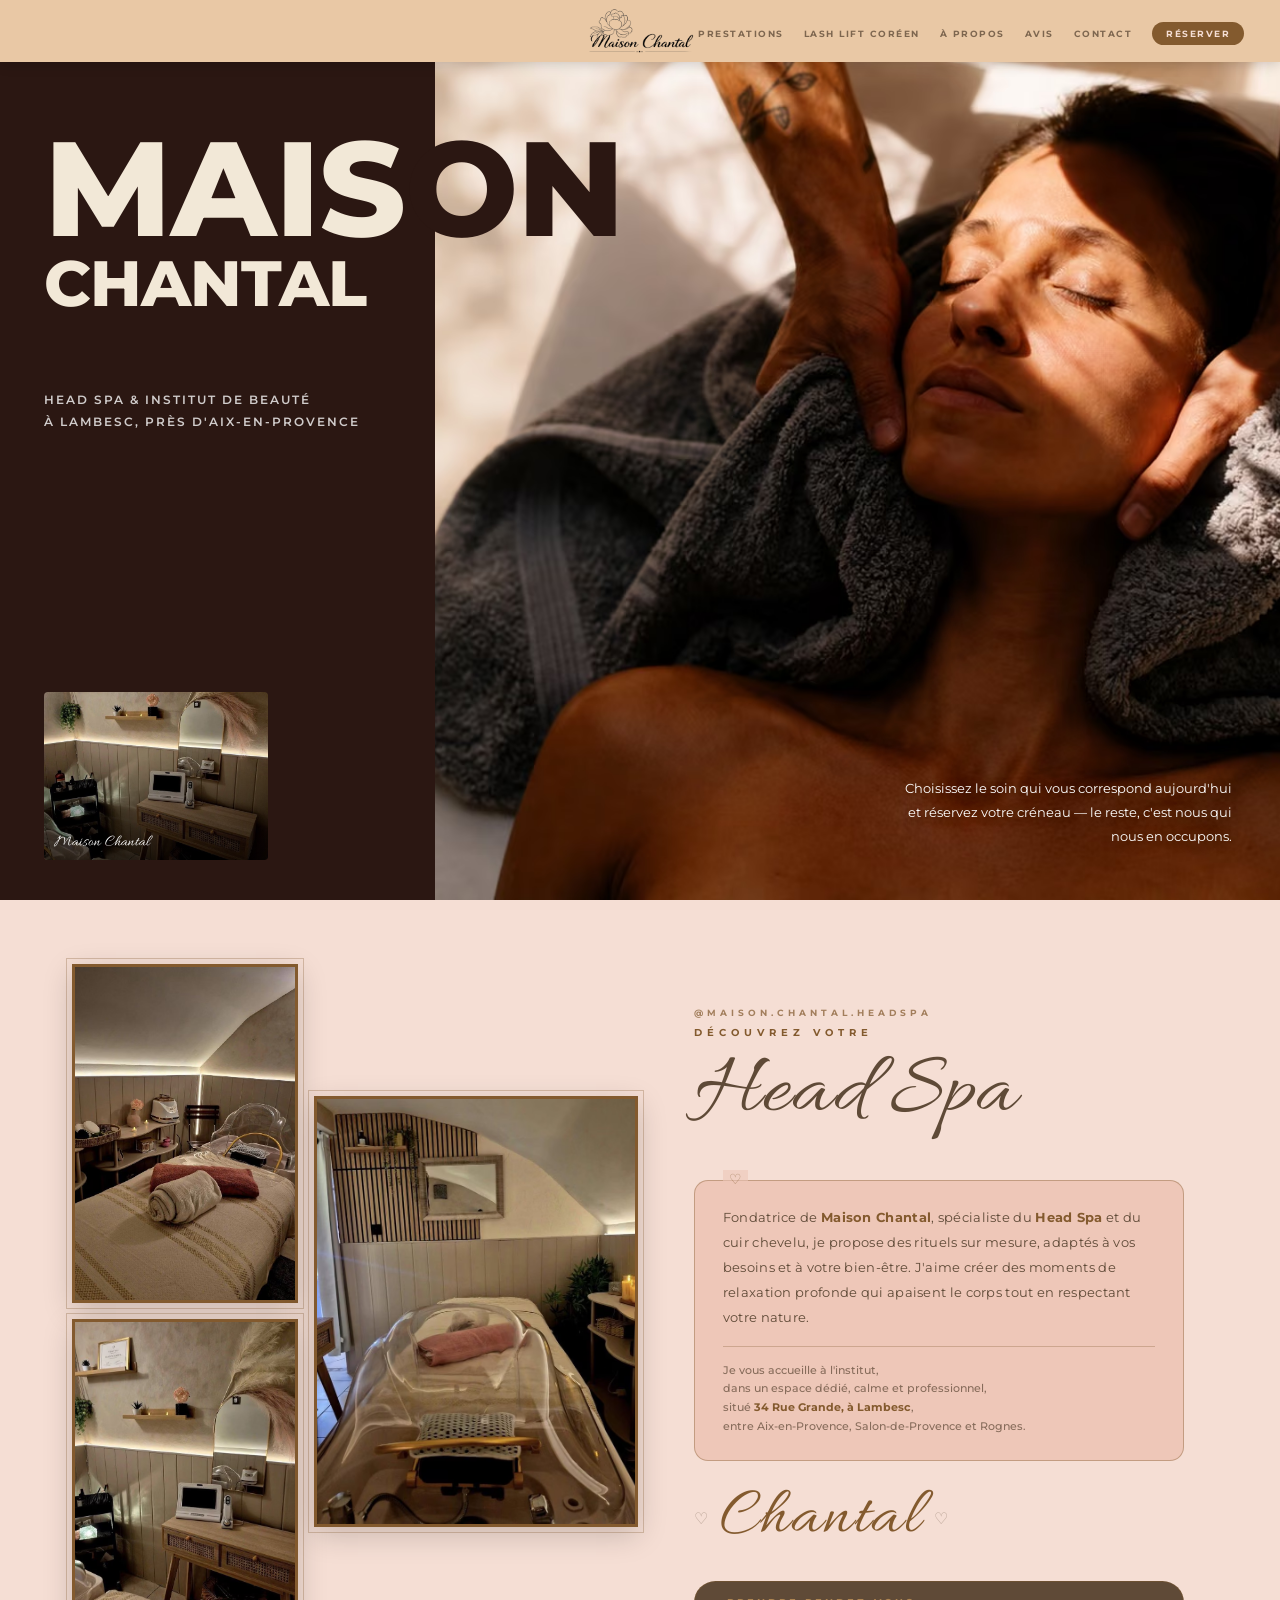
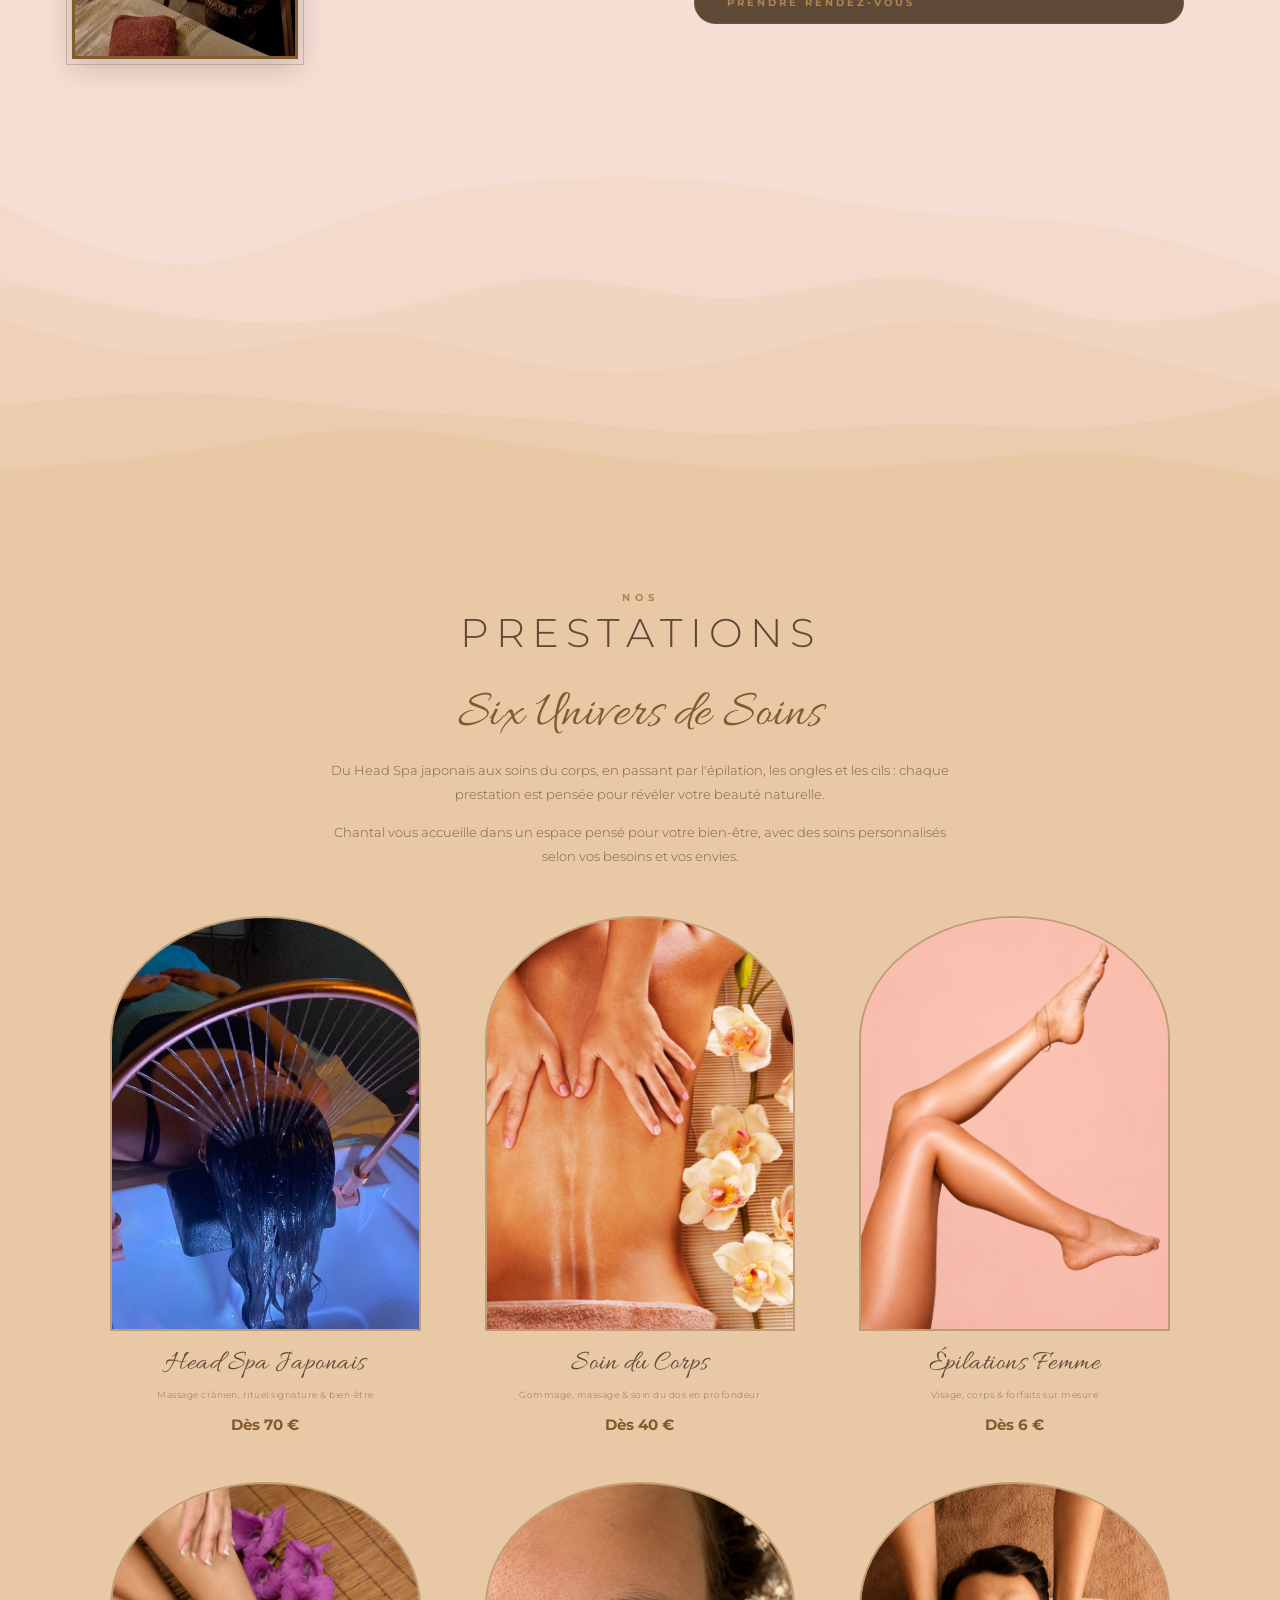
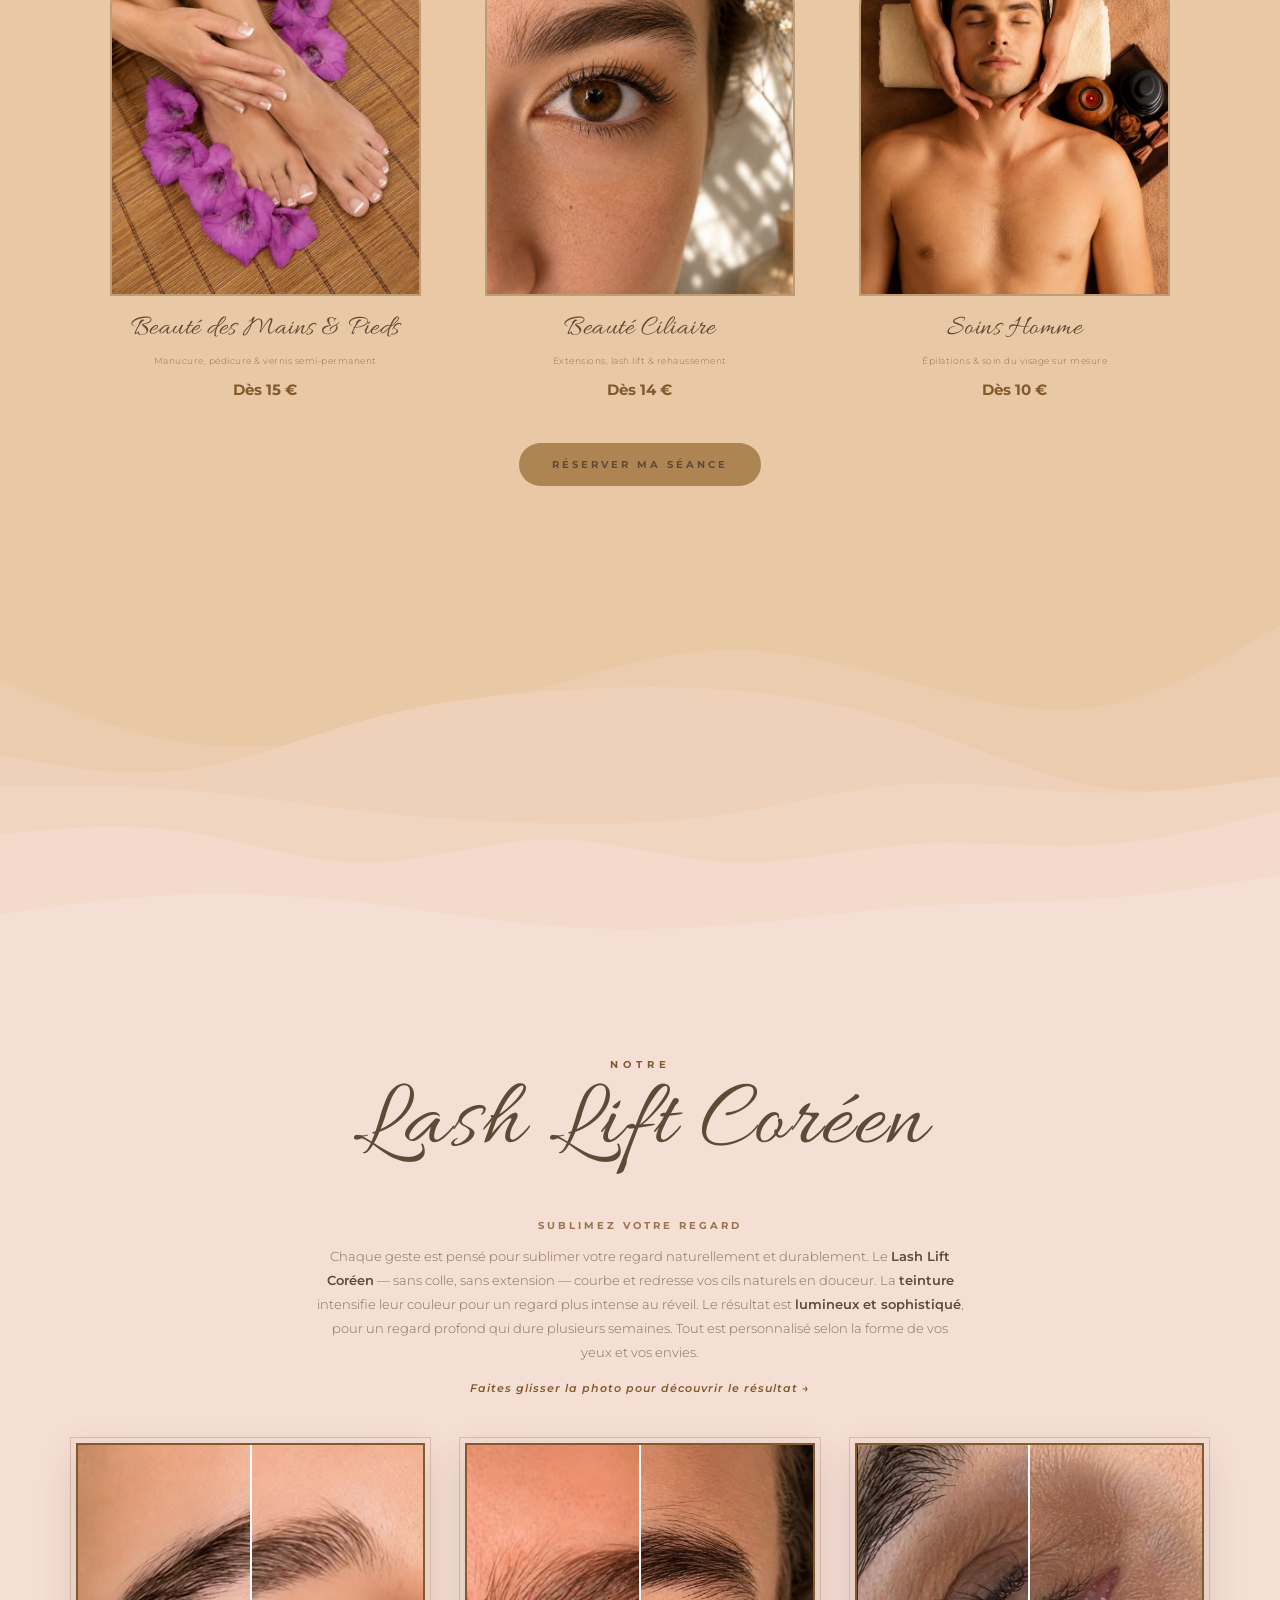
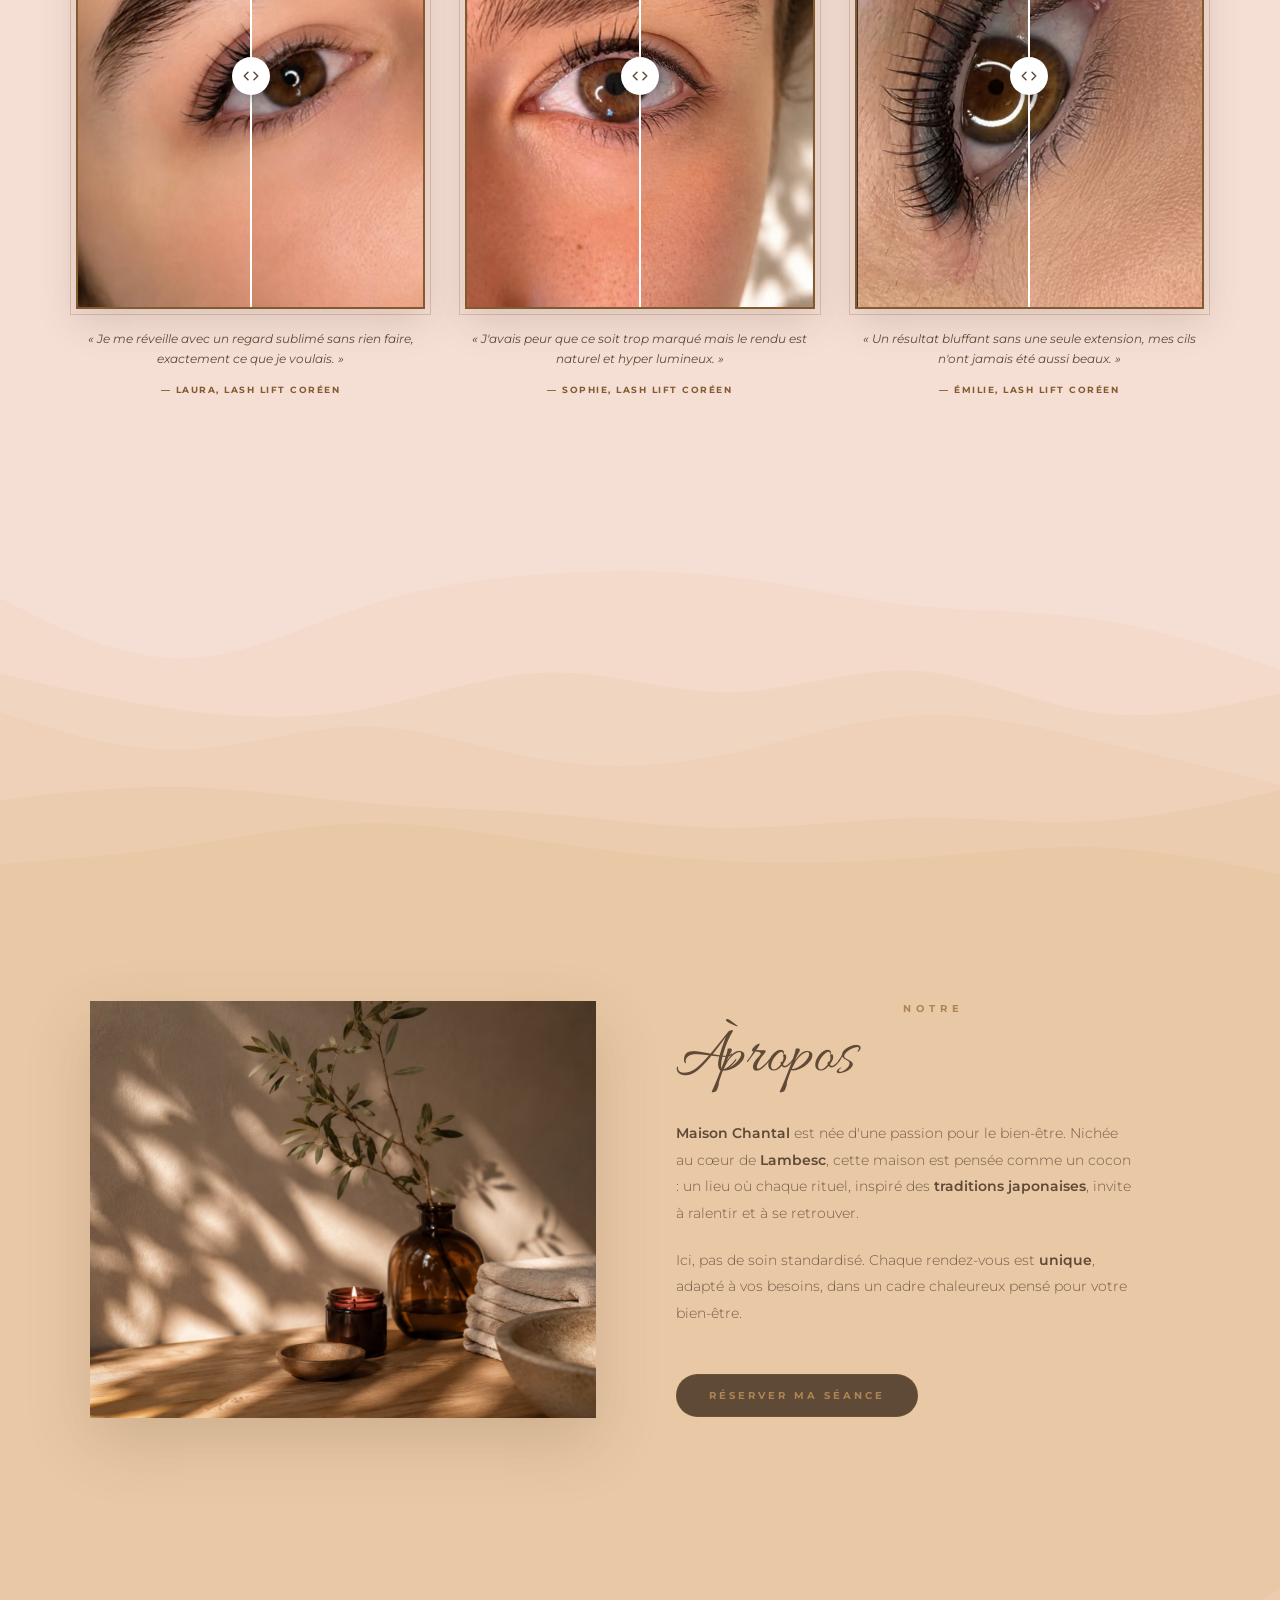
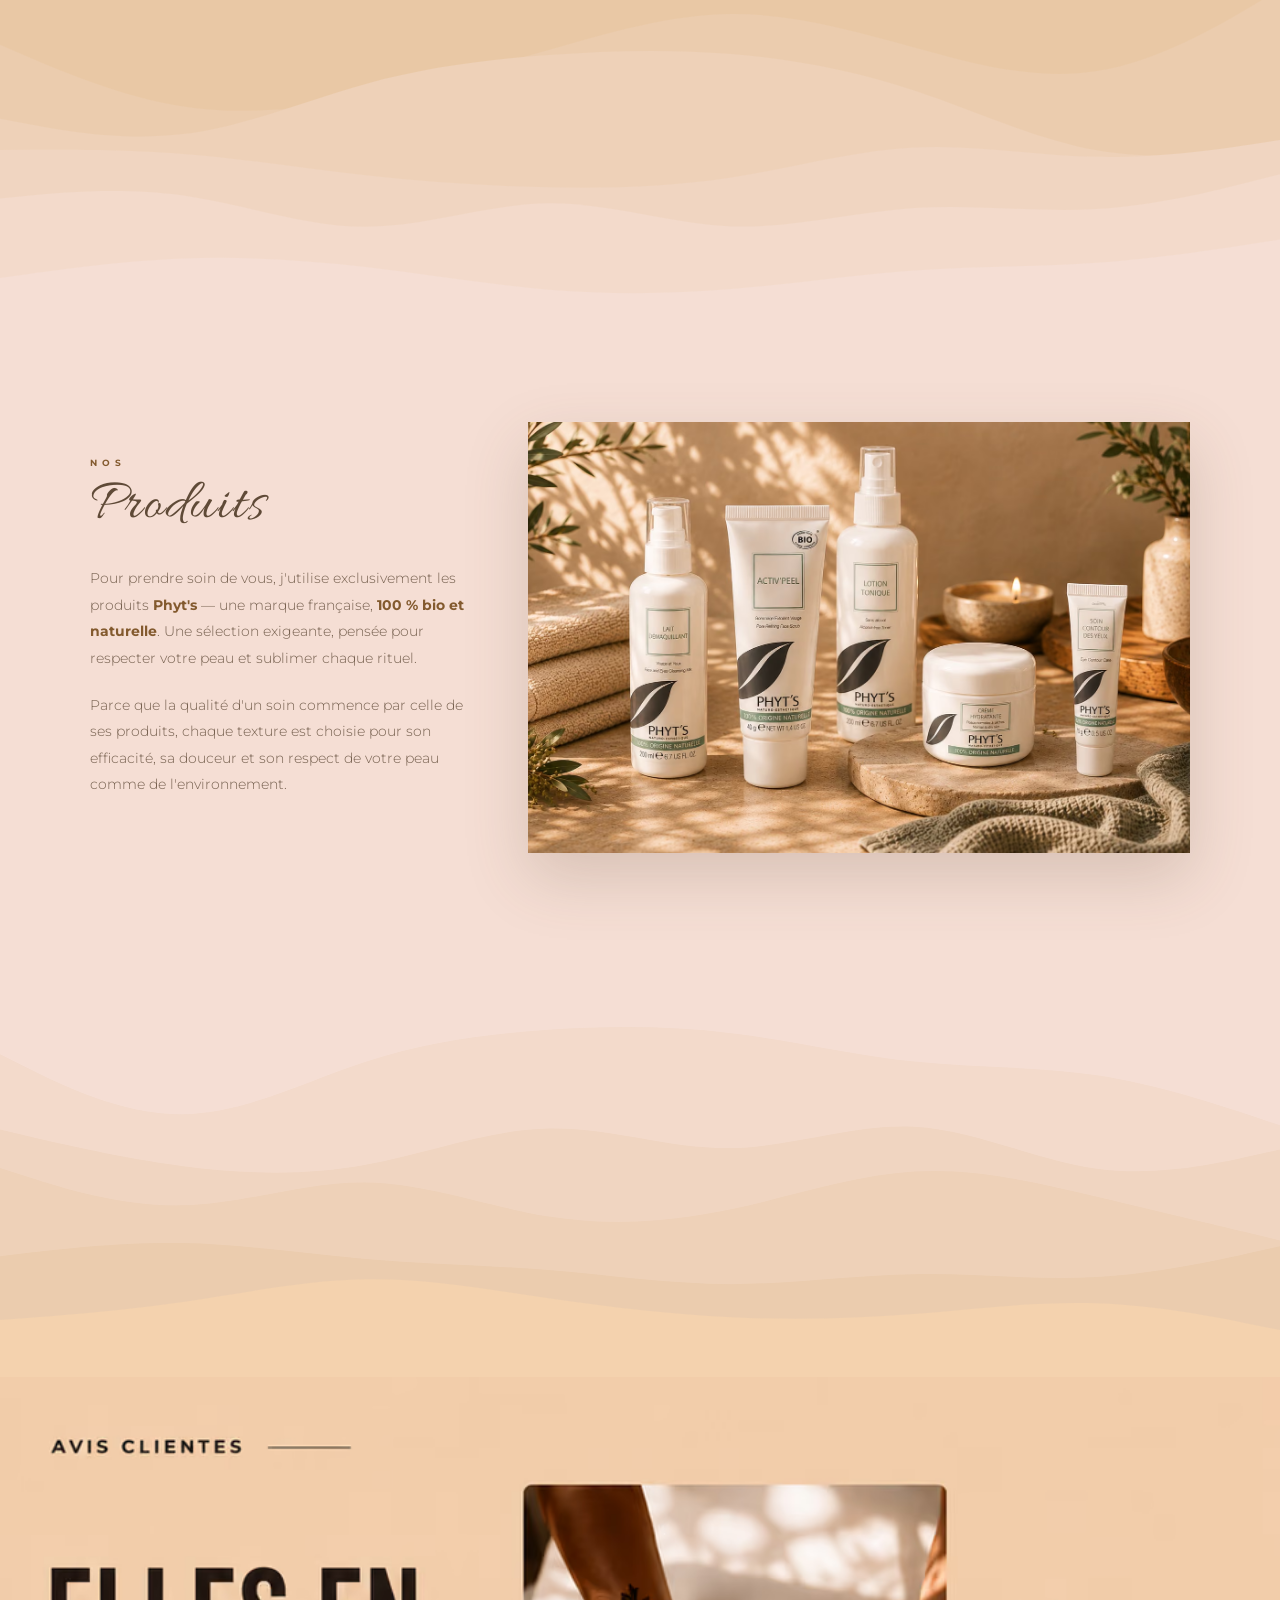
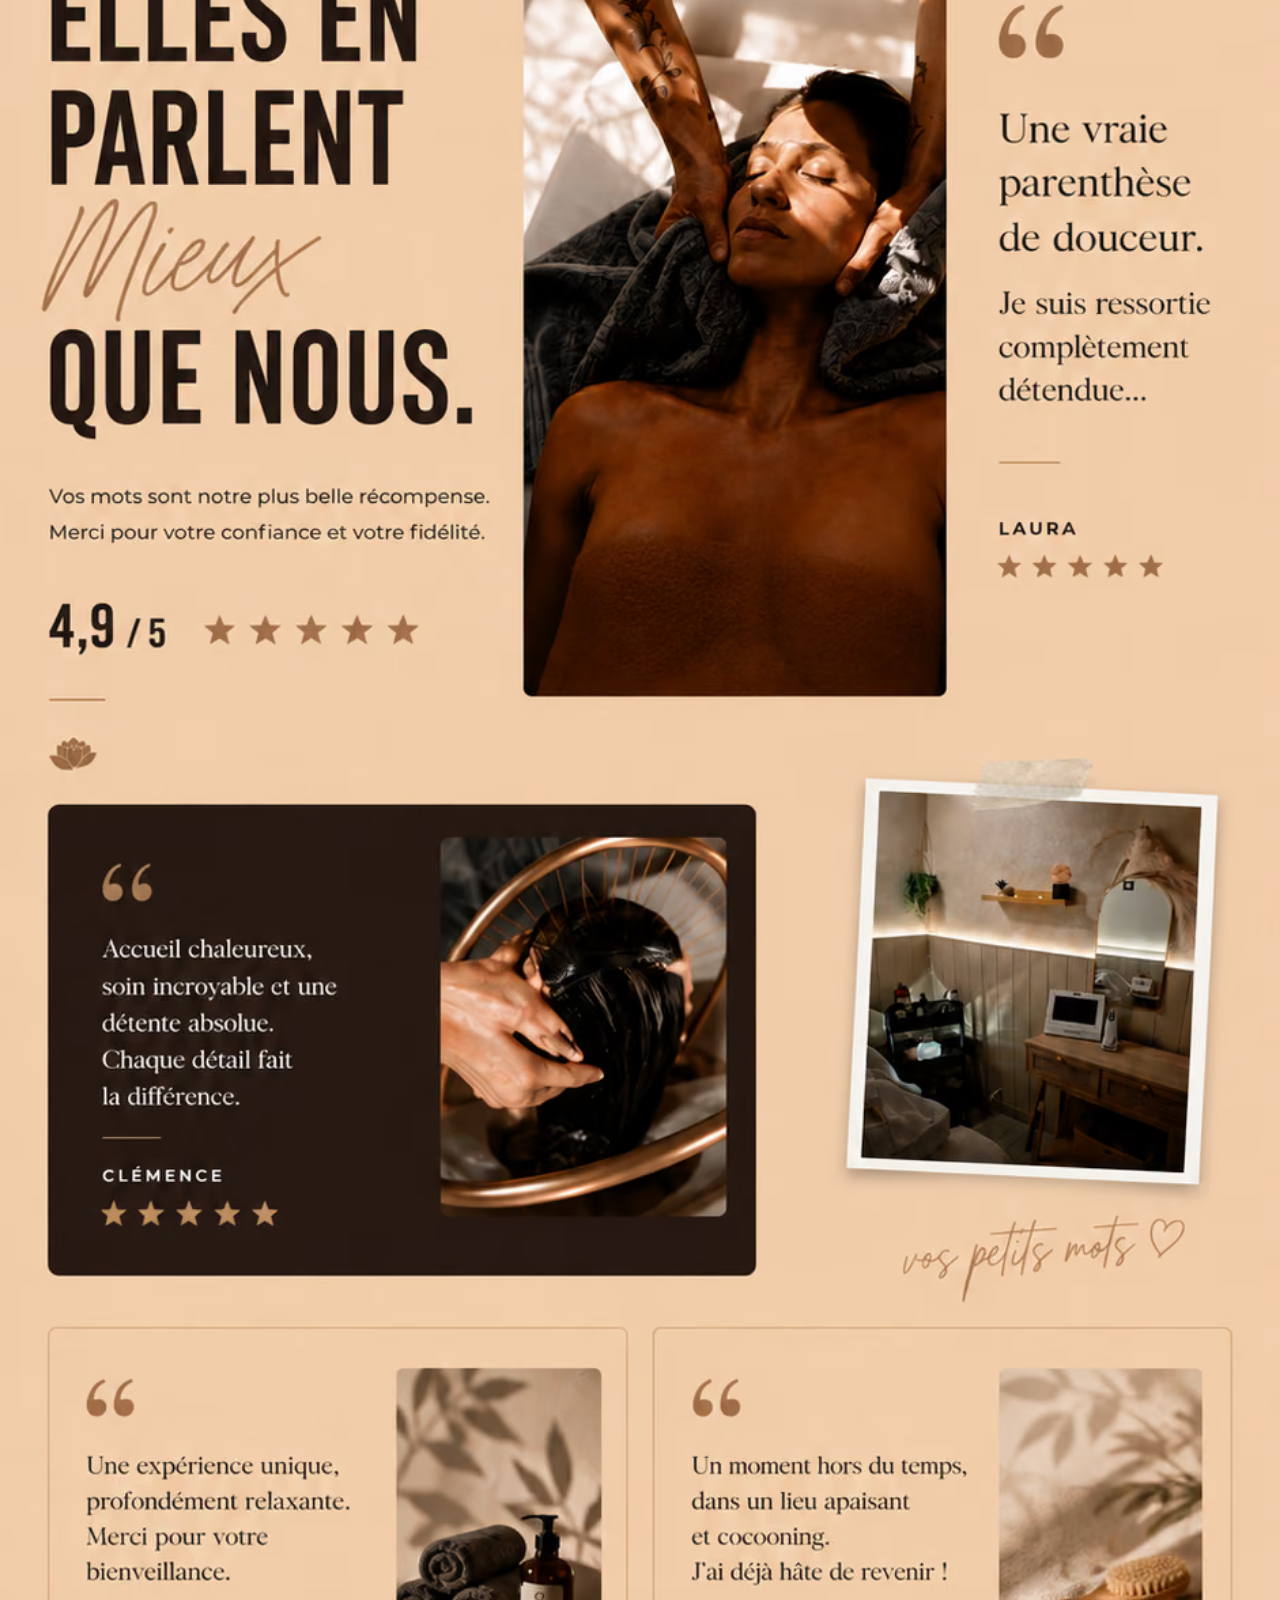
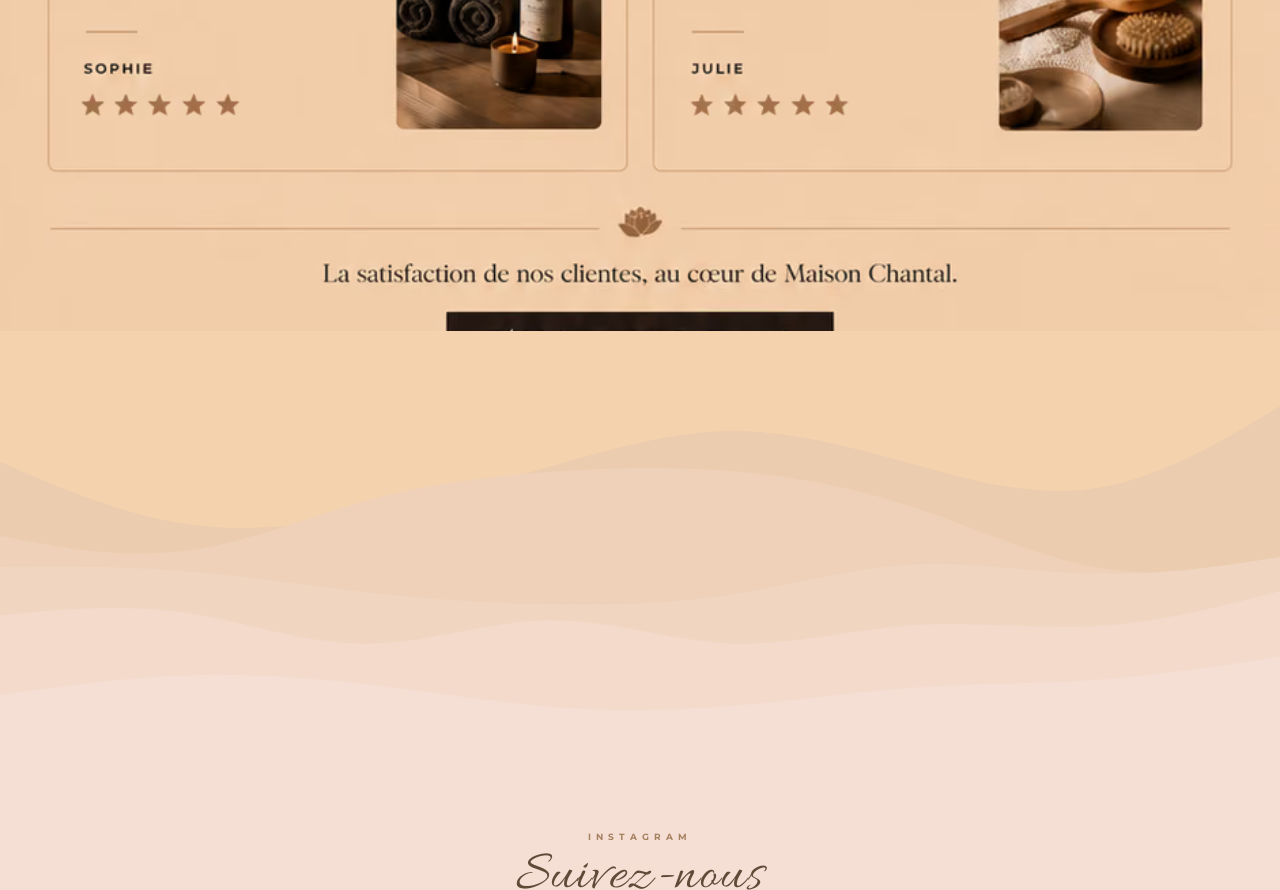
==== commit 89eddbd2: "À propos: retire la mention cuir chevelu, met des mots clés en gras" ====
--- a/index.html
+++ b/index.html
@@ -85,7 +85,7 @@
   <link rel="icon" type="image/png" sizes="32x32" href="photo/favicon-32.png" />
   <link rel="icon" type="image/png" sizes="192x192" href="photo/favicon-192.png" />
   <link rel="apple-touch-icon" sizes="180x180" href="photo/favicon-192.png" />
-  <link rel="stylesheet" href="style.css?v=23" />
+  <link rel="stylesheet" href="style.css?v=24" />
 </head>
 <body>
 
@@ -483,8 +483,8 @@
       <div class="apropos__text">
         <p class="section-label section-label--light">NOTRE</p>
         <h2 class="apropos__title">À propos</h2>
-        <p class="apropos__para">Maison Chantal est née d'une passion pour le bien-être et le soin du cuir chevelu. Nichée au cœur de Lambesc, cette maison est pensée comme un cocon : un lieu où chaque rituel, inspiré des traditions japonaises, invite à ralentir et à se retrouver.</p>
-        <p class="apropos__para">Ici, pas de soin standardisé. Chaque rendez-vous est unique, adapté à vos besoins, dans un cadre chaleureux pensé pour votre bien-être.</p>
+        <p class="apropos__para"><strong>Maison Chantal</strong> est née d'une passion pour le bien-être. Nichée au cœur de <strong>Lambesc</strong>, cette maison est pensée comme un cocon : un lieu où chaque rituel, inspiré des <strong>traditions japonaises</strong>, invite à ralentir et à se retrouver.</p>
+        <p class="apropos__para">Ici, pas de soin standardisé. Chaque rendez-vous est <strong>unique</strong>, adapté à vos besoins, dans un cadre chaleureux pensé pour votre bien-être.</p>
         <a class="btn-rdv" href="tel:+33651375834">Réserver ma séance</a>
       </div>
     </div>
--- a/style.css
+++ b/style.css
@@ -1350,6 +1350,11 @@
   color: rgba(95, 74, 55, 0.85);
   max-width: 460px;
   margin-bottom: 20px;
+}
+
+.apropos__para strong {
+  color: var(--brown);
+  font-weight: 600;
 }
 
 /* ══════════════════════════════════════════════
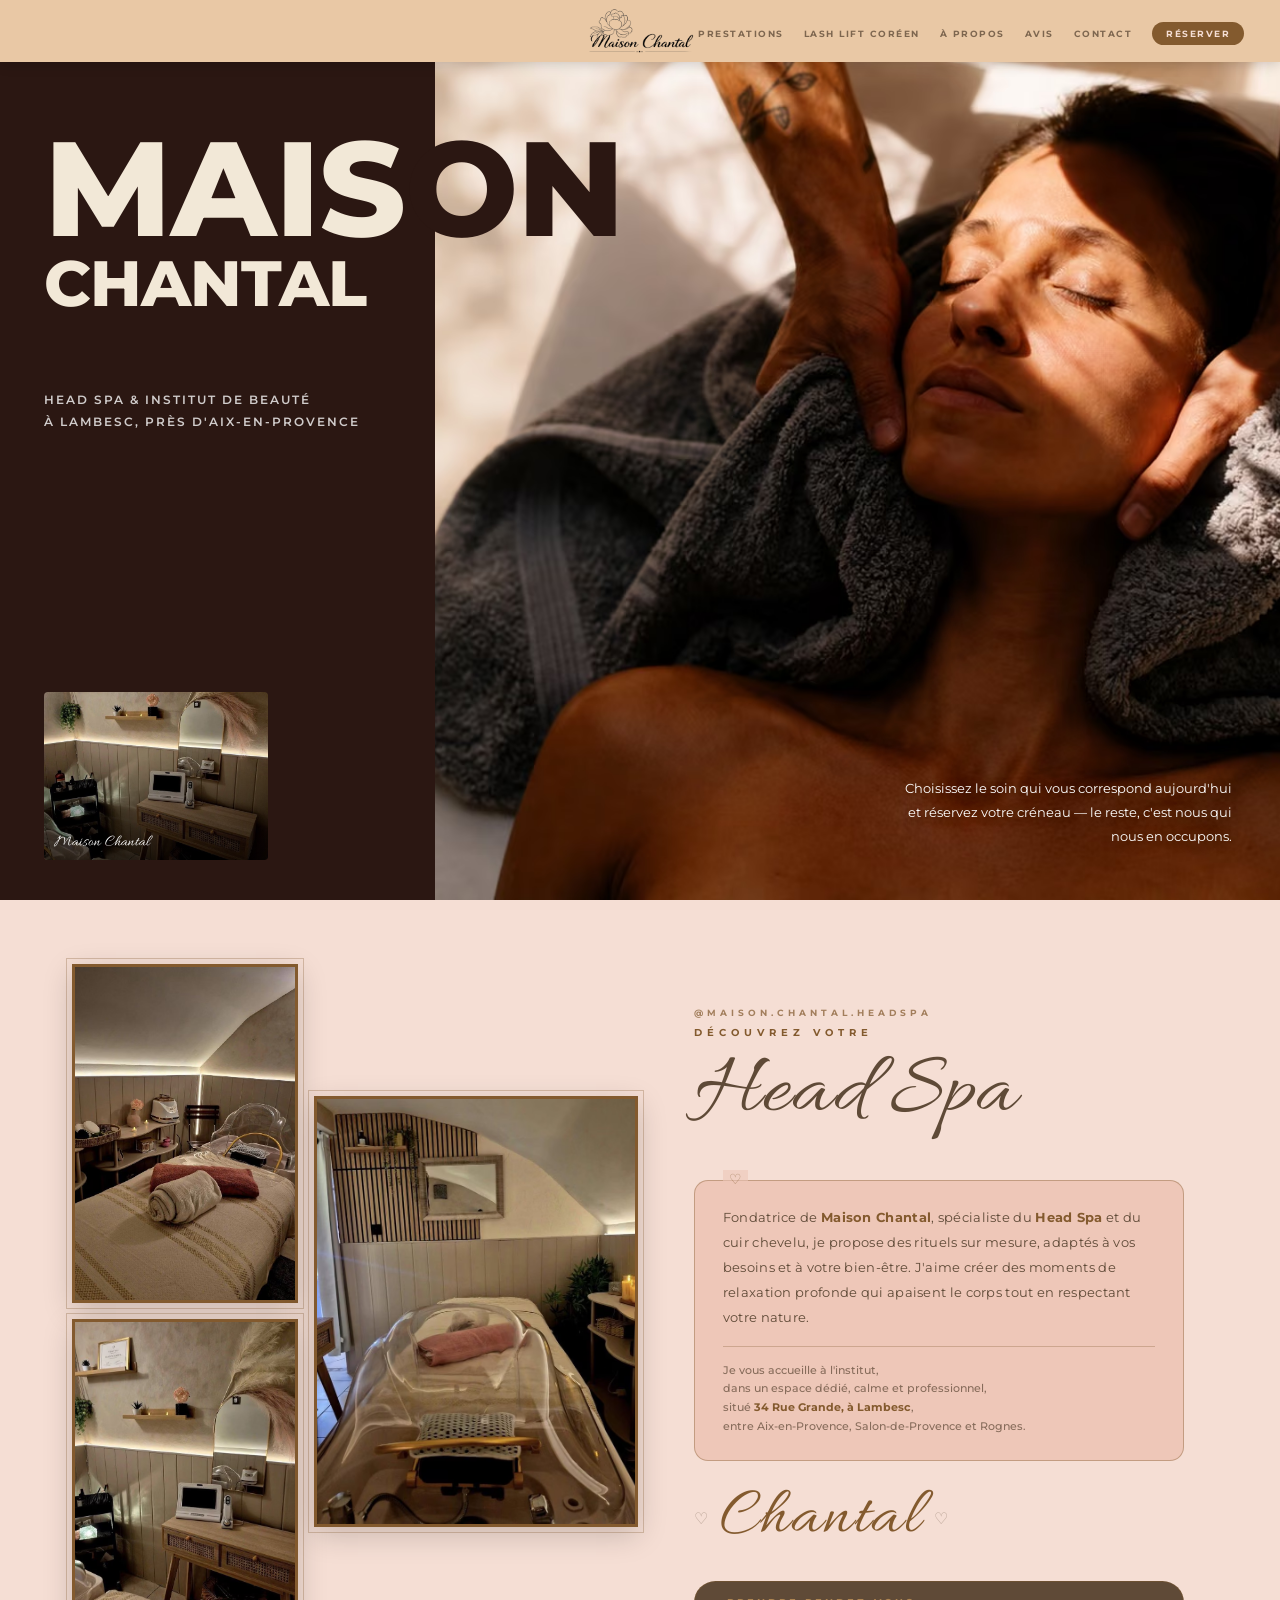
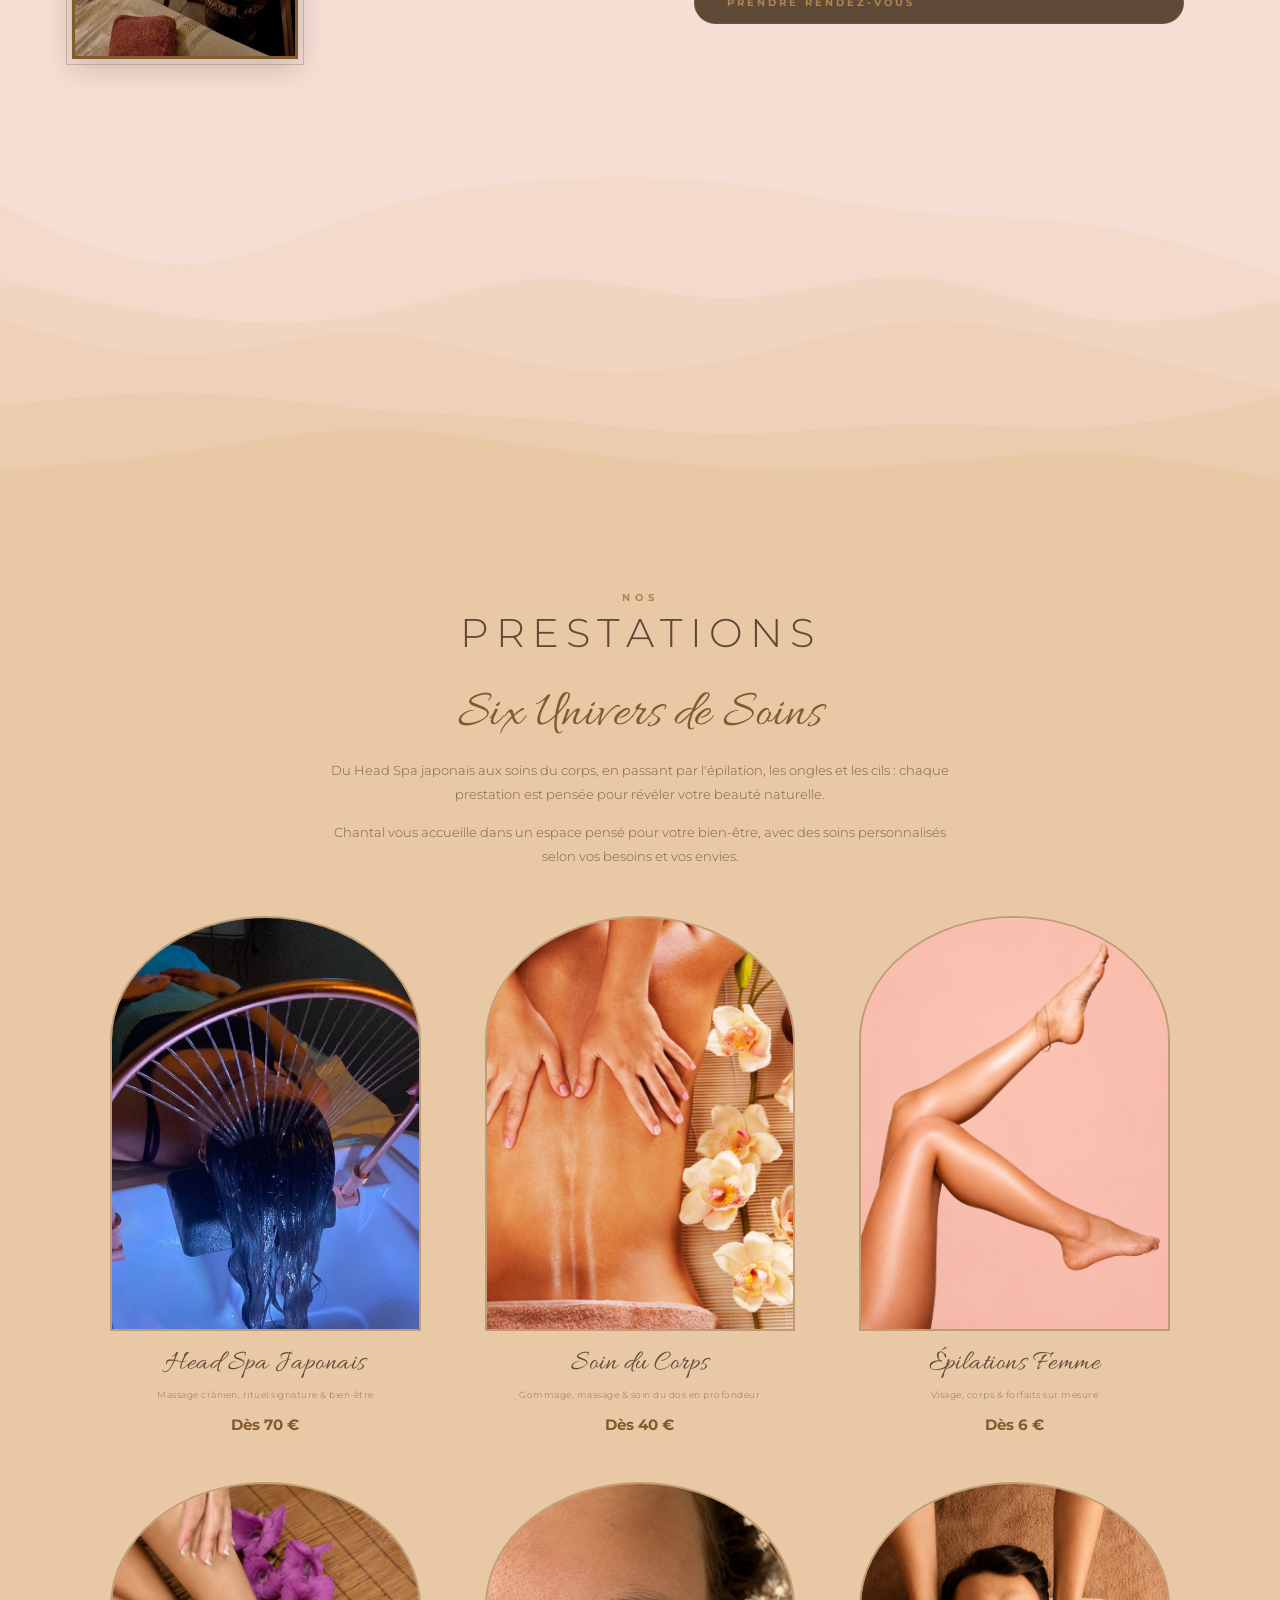
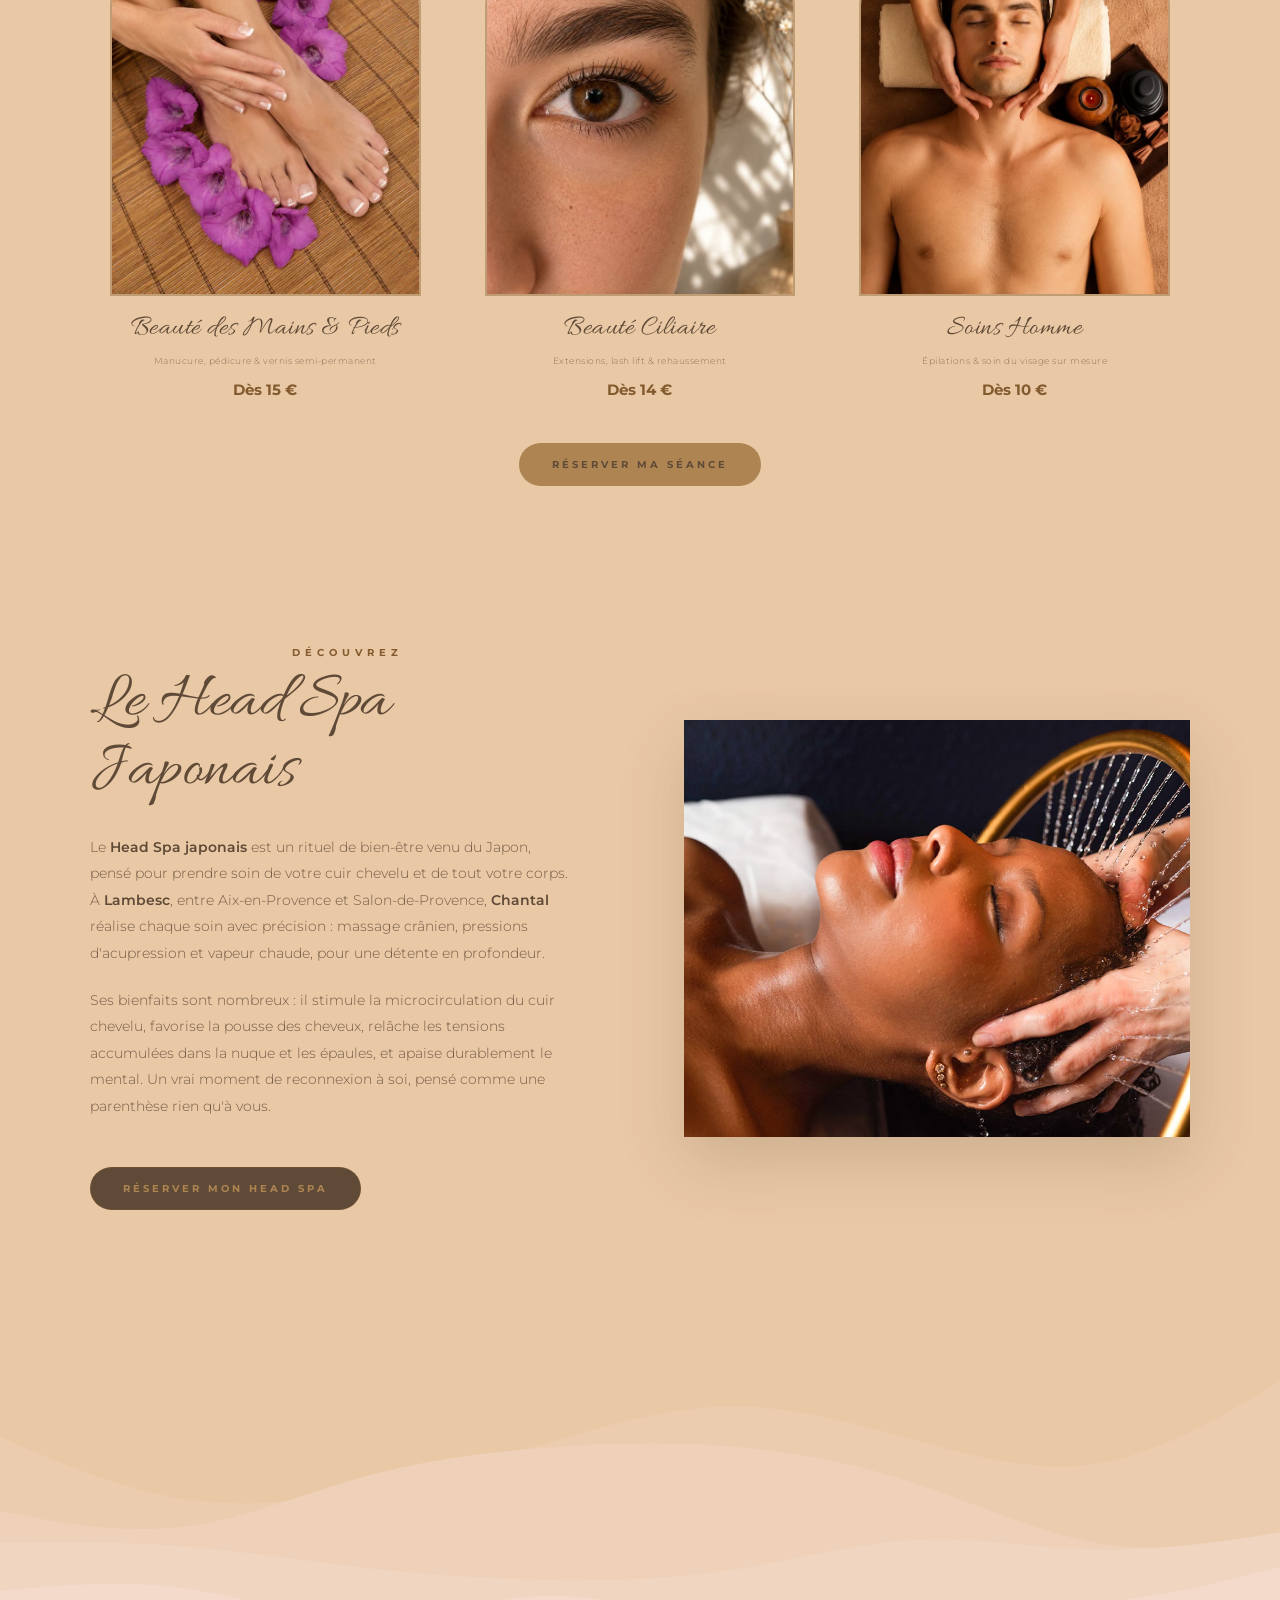
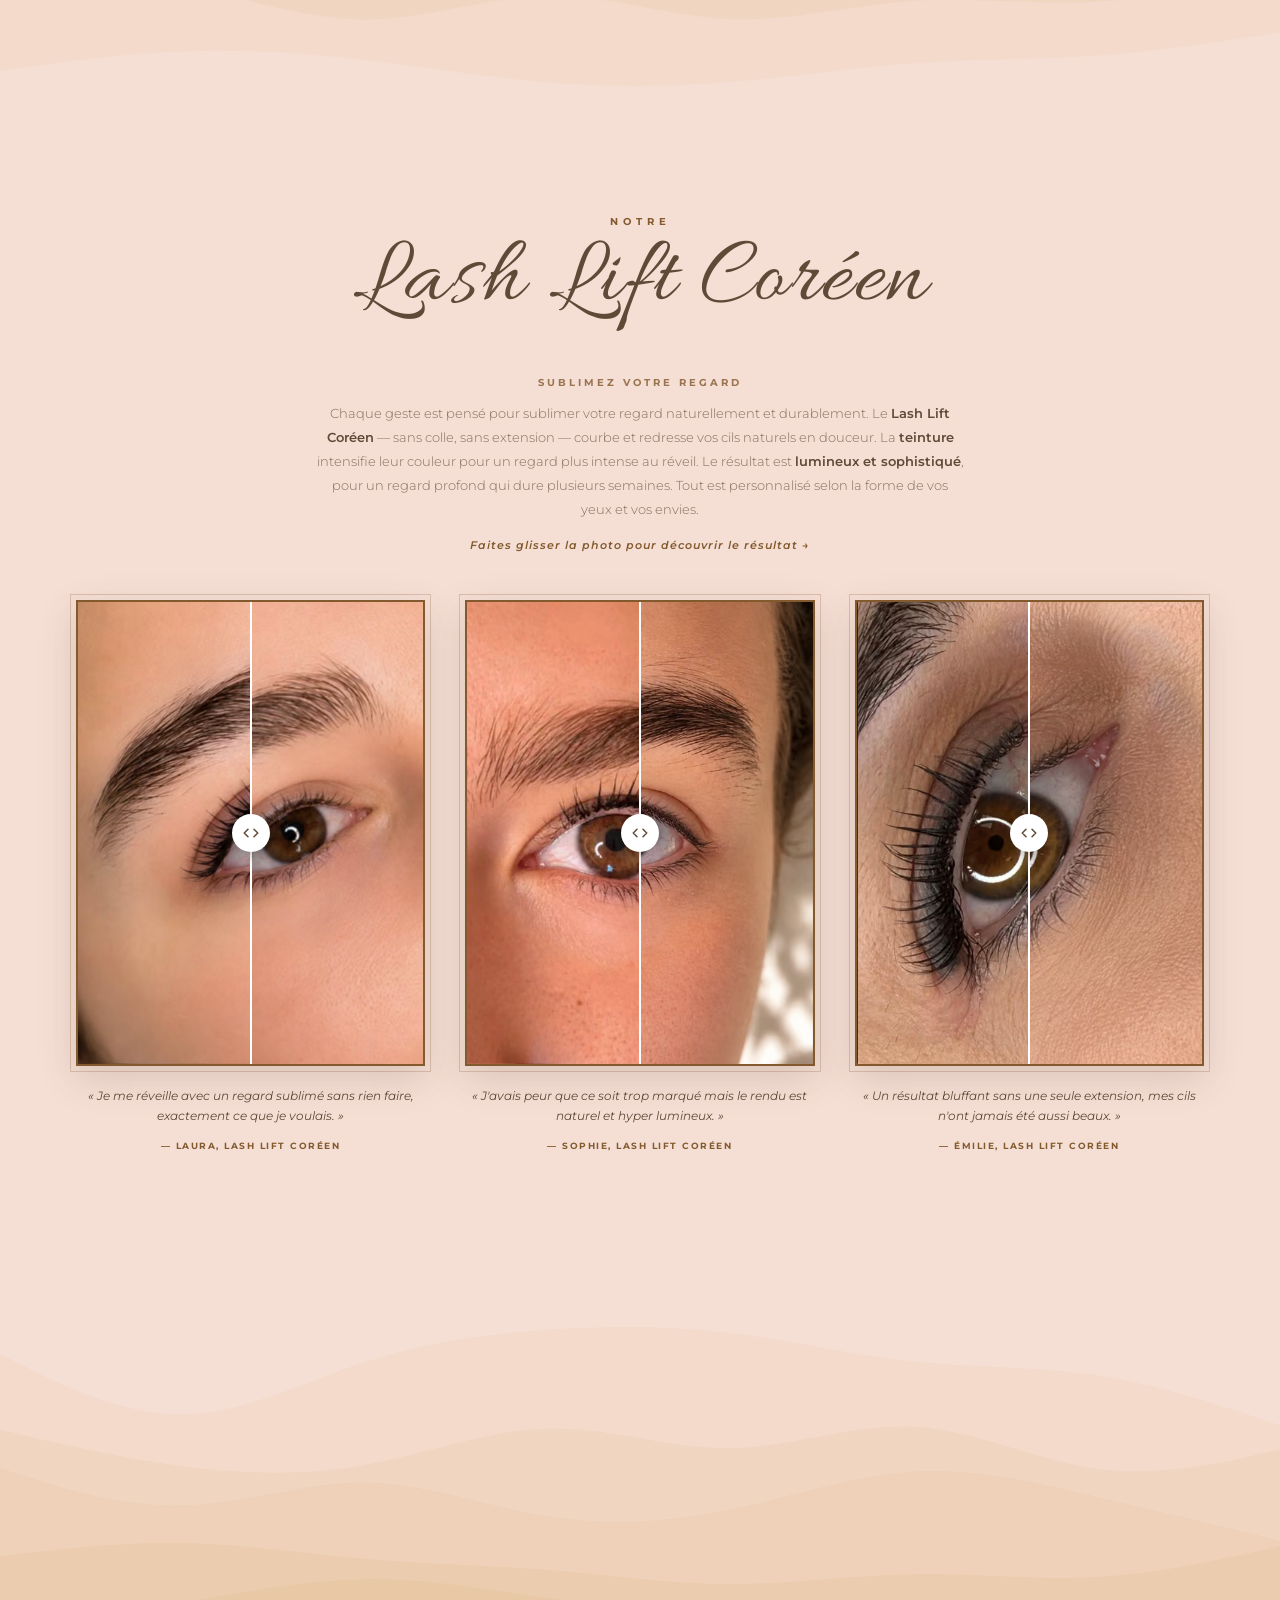
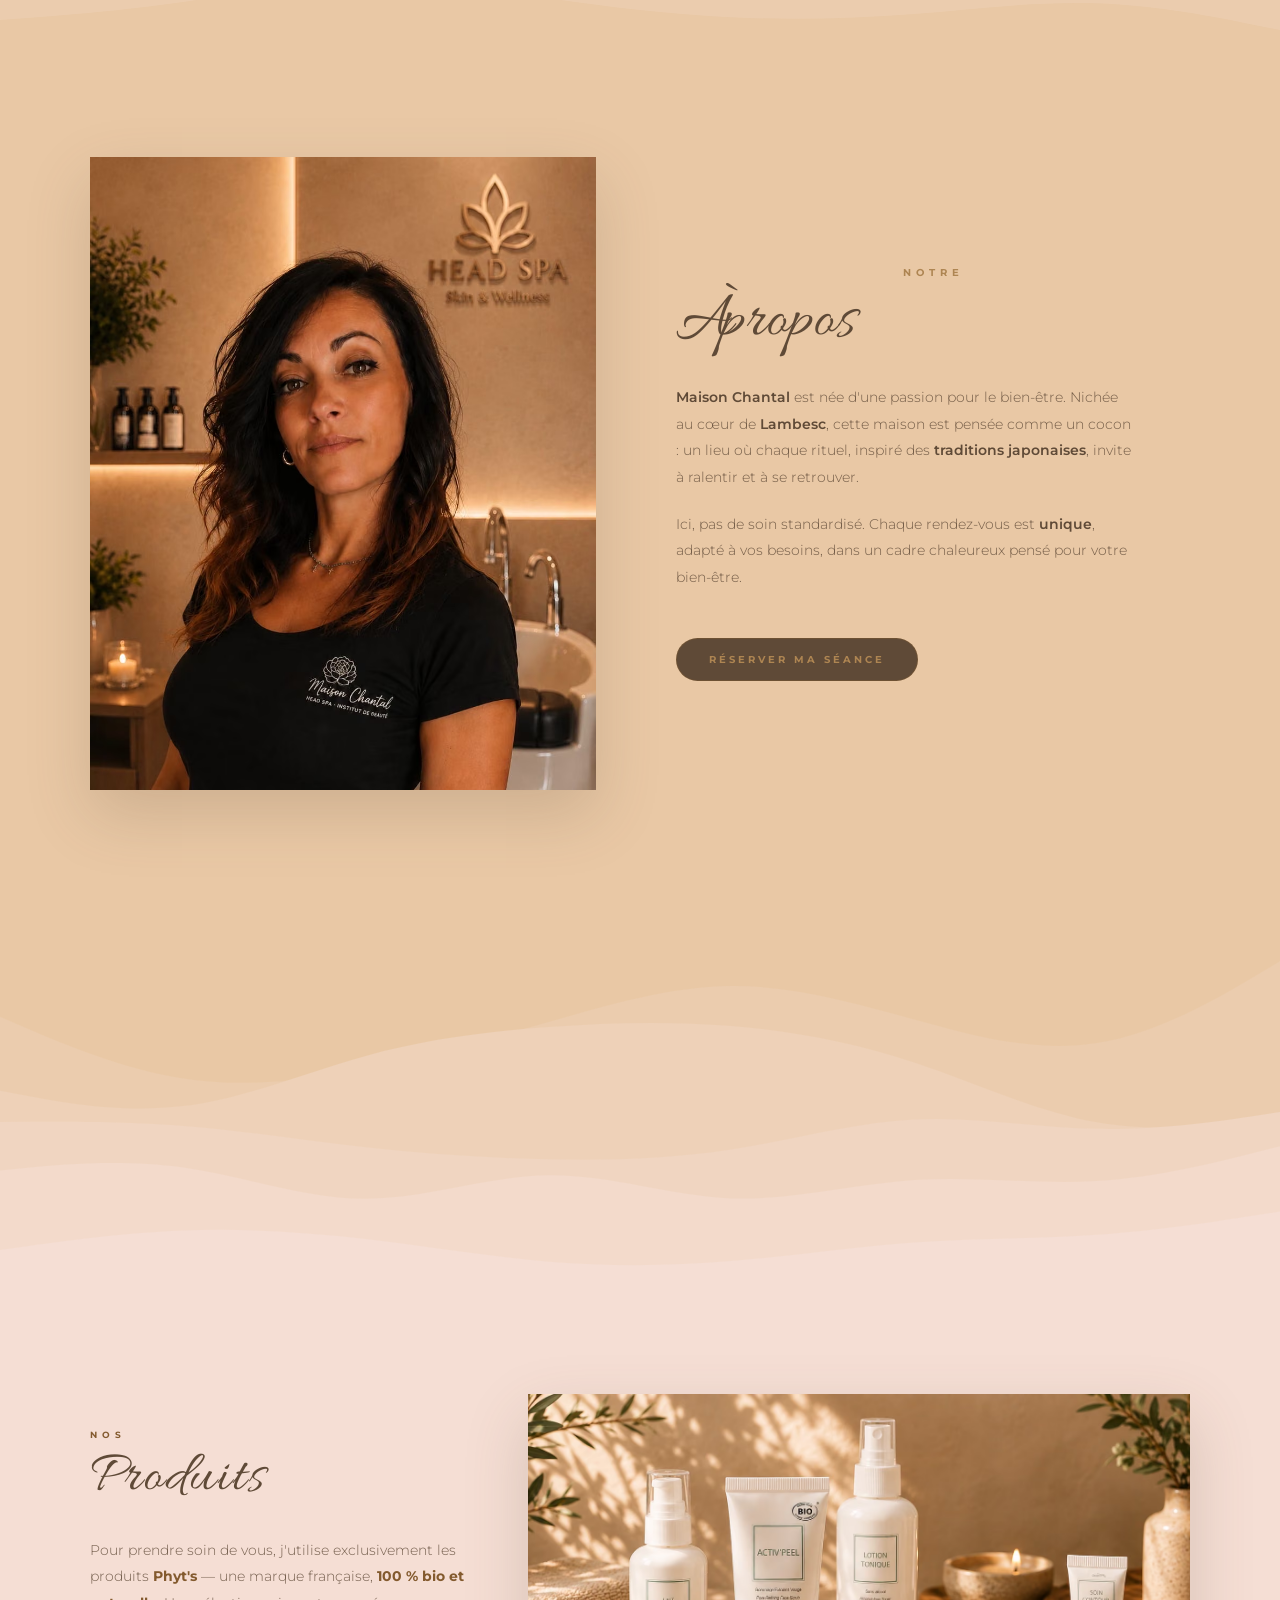
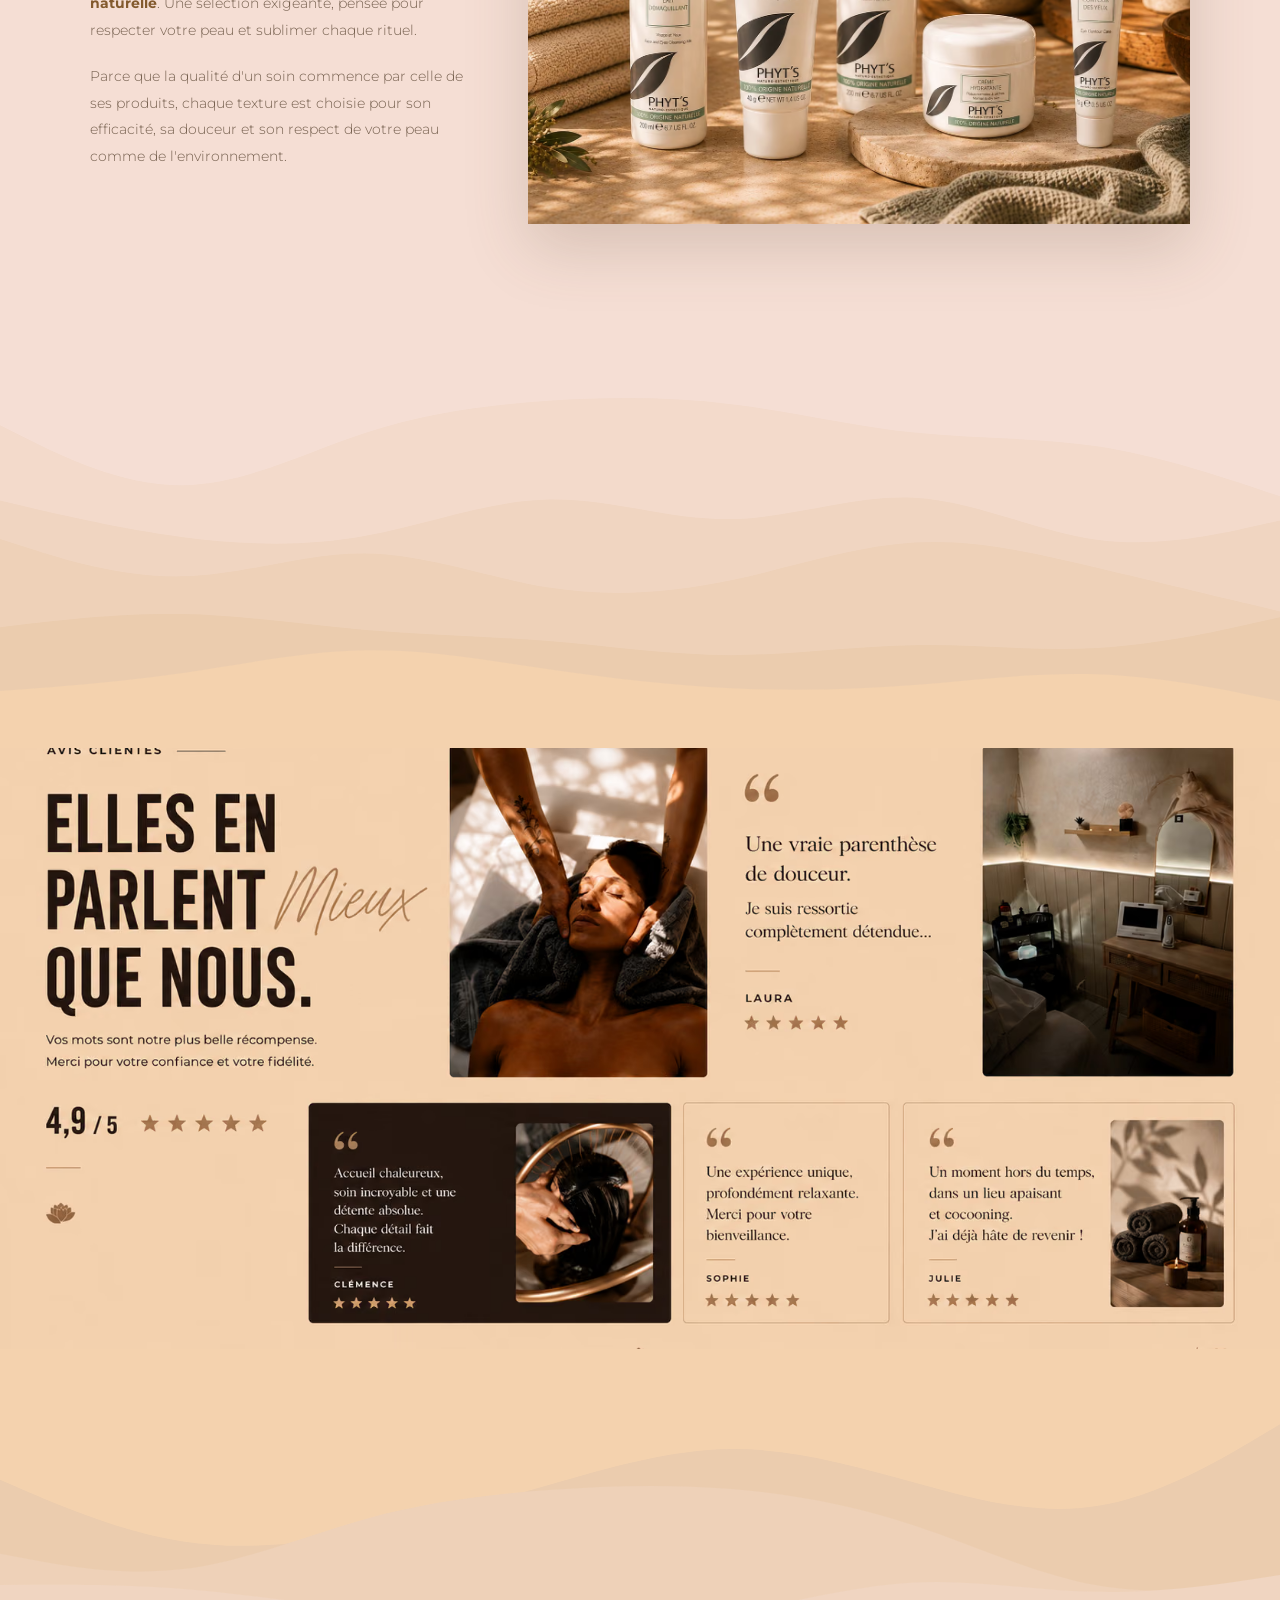
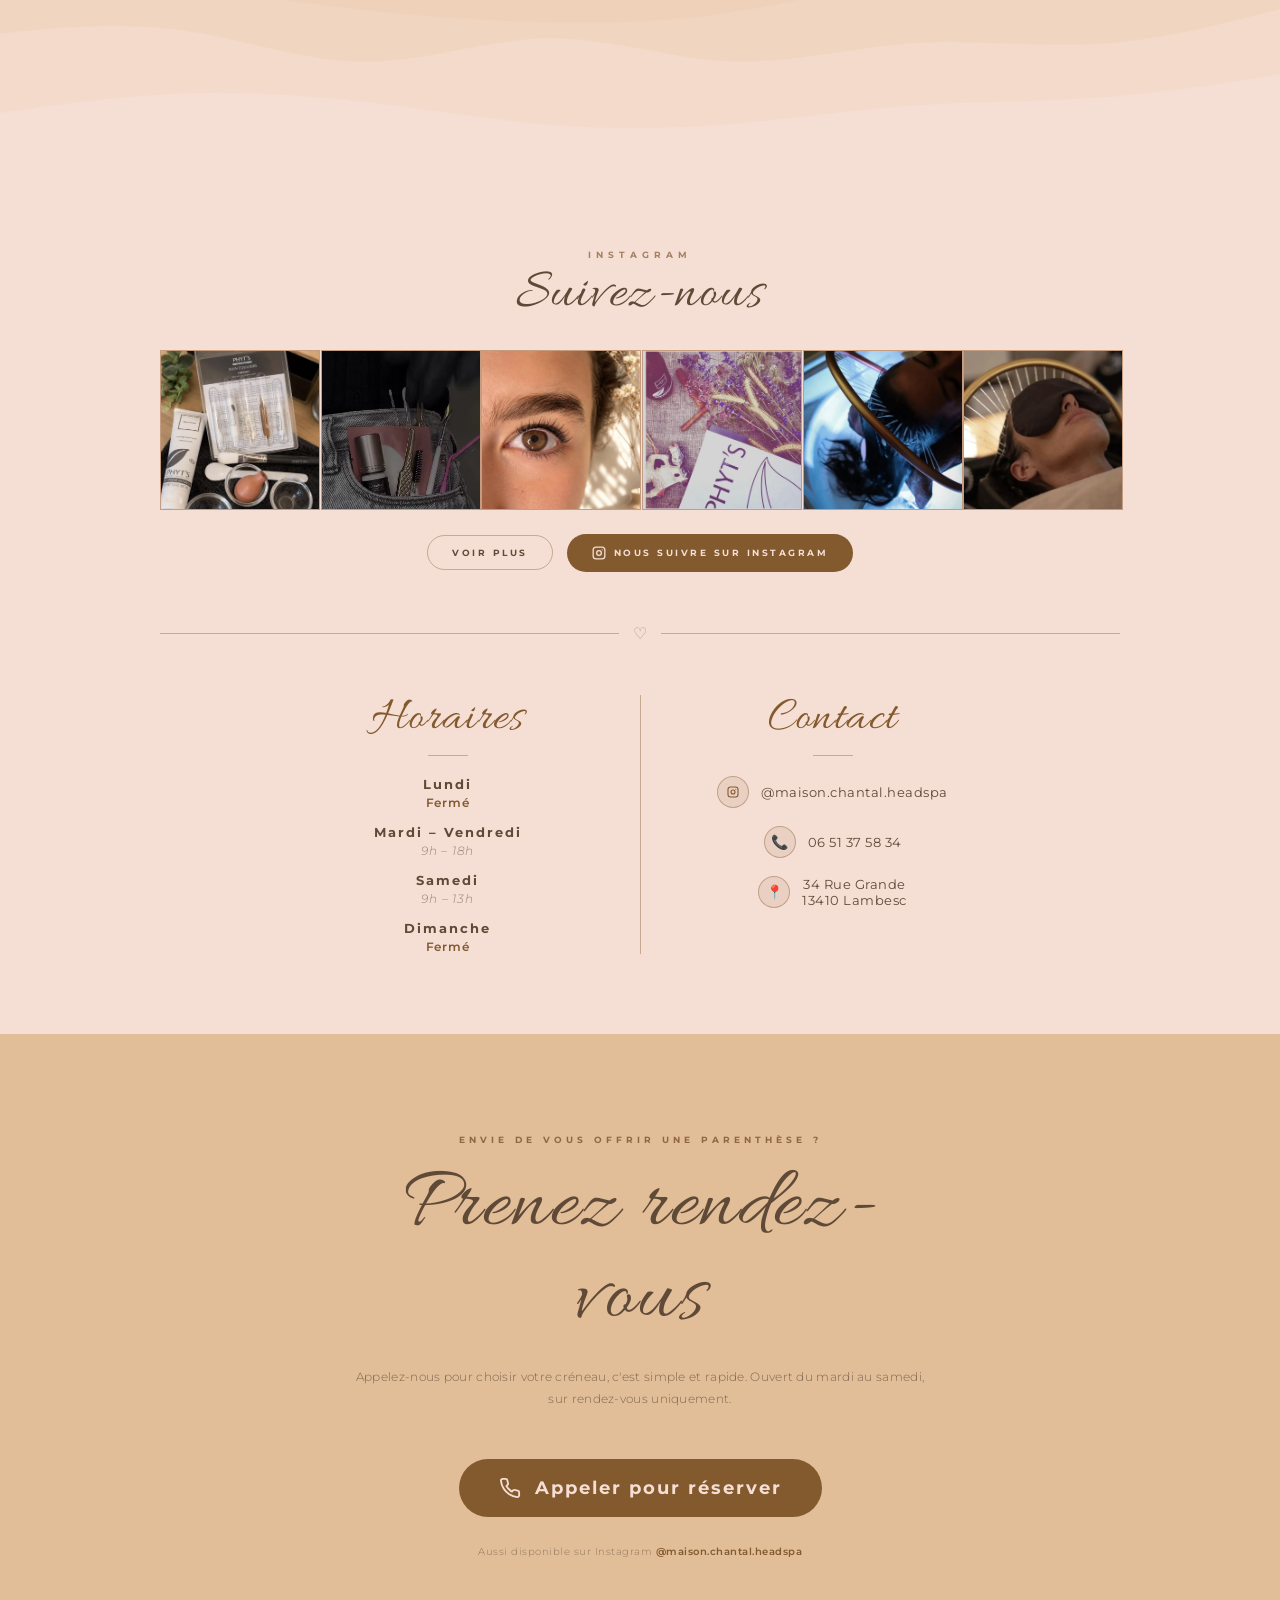
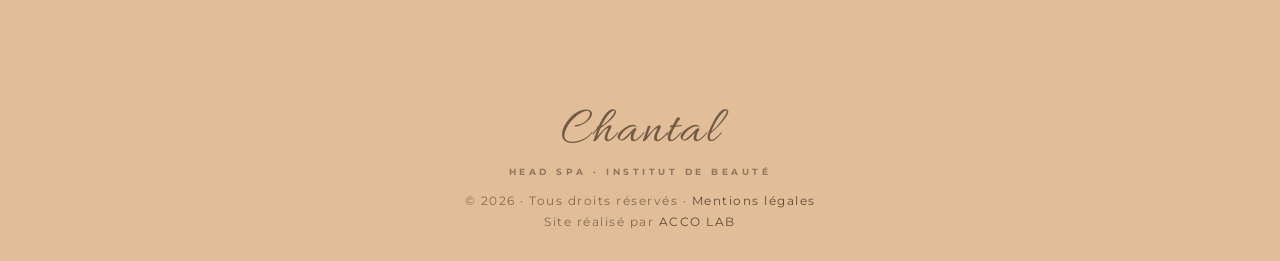
==== commit d7bb2bad: "Photo de Chantal en À propos + nouvelle section Head Spa Japonais (bienfaits, SEO) sous Prestations" ====
--- a/index.html
+++ b/index.html
@@ -85,7 +85,7 @@
   <link rel="icon" type="image/png" sizes="32x32" href="photo/favicon-32.png" />
   <link rel="icon" type="image/png" sizes="192x192" href="photo/favicon-192.png" />
   <link rel="apple-touch-icon" sizes="180x180" href="photo/favicon-192.png" />
-  <link rel="stylesheet" href="style.css?v=24" />
+  <link rel="stylesheet" href="style.css?v=25" />
 </head>
 <body>
 
@@ -344,6 +344,28 @@
     </div>
   </section>
 
+  <!-- ══════════════════════════════════════
+       HEAD SPA JAPONAIS — bienfaits & Chantal (beige)
+  ══════════════════════════════════════ -->
+  <section class="headspa" id="headspa">
+    <div class="headspa__inner">
+      <div class="headspa__text">
+        <p class="section-label">DÉCOUVREZ</p>
+        <h2 class="headspa__title">Le Head Spa Japonais</h2>
+        <p class="headspa__para">Le <strong>Head Spa japonais</strong> est un rituel de bien-être venu du Japon, pensé pour prendre soin de votre cuir chevelu et de tout votre corps. À <strong>Lambesc</strong>, entre Aix-en-Provence et Salon-de-Provence, <strong>Chantal</strong> réalise chaque soin avec précision : massage crânien, pressions d'acupression et vapeur chaude, pour une détente en profondeur.</p>
+        <p class="headspa__para">Ses bienfaits sont nombreux : il stimule la microcirculation du cuir chevelu, favorise la pousse des cheveux, relâche les tensions accumulées dans la nuque et les épaules, et apaise durablement le mental. Un vrai moment de reconnexion à soi, pensé comme une parenthèse rien qu'à vous.</p>
+        <a class="btn-rdv" href="tel:+33651375834">Réserver mon Head Spa</a>
+      </div>
+      <div class="headspa__photo">
+        <picture>
+          <source srcset="photo/headspajaponais.avif" type="image/avif">
+          <source srcset="photo/headspajaponais.webp" type="image/webp">
+          <img src="photo/headspajaponais.jpg" alt="Rituel de Head Spa japonais réalisé par Chantal à Lambesc" loading="lazy" />
+        </picture>
+      </div>
+    </div>
+  </section>
+
   <img class="wave" src="photo/wave-brown-to-cream.svg" alt="" />
 
   <!-- ══════════════════════════════════════
@@ -475,9 +497,9 @@
     <div class="apropos__inner">
       <div class="apropos__photo">
         <picture>
-          <source srcset="photo/apropos.avif" type="image/avif">
-          <source srcset="photo/apropos.webp" type="image/webp">
-          <img src="photo/apropos.jpg" alt="L'ambiance sereine de Maison Chantal" loading="lazy" />
+          <source srcset="photo/photochantal.avif" type="image/avif">
+          <source srcset="photo/photochantal.webp" type="image/webp">
+          <img src="photo/photochantal.jpg" alt="Chantal, fondatrice de Maison Chantal" loading="lazy" />
         </picture>
       </div>
       <div class="apropos__text">
--- a/style.css
+++ b/style.css
@@ -217,7 +217,7 @@
 
 body.pdetail-locked { overflow: hidden; height: 100%; }
 
-#prestations, #avantapres, #apropos, #avis, #infos { scroll-margin-top: 62px; }
+#prestations, #headspa, #avantapres, #apropos, #avis, #infos { scroll-margin-top: 62px; }
 
 /* ══════════════════════════════════════════════
    WAVE DIVIDERS
@@ -1316,7 +1316,7 @@
 
 .apropos__photo {
   flex: 0 0 46%;
-  aspect-ratio: 4 / 3.3;
+  aspect-ratio: 4 / 5;
   border-radius: 0;
   overflow: hidden;
   box-shadow: 0 24px 60px rgba(95, 74, 55, 0.20);
@@ -1326,6 +1326,7 @@
   width: 100%;
   height: 100%;
   object-fit: cover;
+  object-position: center 20%;
   display: block;
 }
 
@@ -1355,6 +1356,65 @@
 .apropos__para strong {
   color: var(--brown);
   font-weight: 600;
+}
+
+/* ══════════════════════════════════════════════
+   SECTION 3bis — HEAD SPA JAPONAIS  (fond beige, sous Prestations)
+══════════════════════════════════════════════ */
+.headspa {
+  background: var(--beige-deep);
+  padding: 96px 48px;
+}
+
+.headspa__inner {
+  max-width: 1100px;
+  margin: 0 auto;
+  display: flex;
+  align-items: center;
+  gap: 80px;
+}
+
+.headspa__text {
+  flex: 1;
+  min-width: 0;
+}
+
+.headspa__title {
+  font-family: var(--font-script);
+  font-size: clamp(42px, 5.5vw, 66px);
+  font-weight: 400;
+  color: var(--brown);
+  line-height: 1.05;
+  margin: 8px 0 28px;
+}
+
+.headspa__para {
+  font-size: 14px;
+  font-weight: 300;
+  line-height: 1.9;
+  color: rgba(95, 74, 55, 0.85);
+  max-width: 480px;
+  margin-bottom: 20px;
+}
+
+.headspa__para strong {
+  color: var(--brown);
+  font-weight: 600;
+}
+
+.headspa__photo {
+  flex: 0 0 46%;
+  aspect-ratio: 4 / 3.3;
+  border-radius: 0;
+  overflow: hidden;
+  box-shadow: 0 24px 60px rgba(95, 74, 55, 0.20);
+}
+
+.headspa__photo img {
+  width: 100%;
+  height: 100%;
+  object-fit: cover;
+  display: block;
 }
 
 /* ══════════════════════════════════════════════
@@ -2448,9 +2508,26 @@
   .apropos__photo {
     flex: none;
     width: 100%;
+    aspect-ratio: 4 / 5;
+  }
+  .apropos__para {
+    max-width: none;
+  }
+
+  /* ── Head Spa Japonais ── */
+  .headspa {
+    padding: 56px 24px 64px;
+  }
+  .headspa__inner {
+    flex-direction: column-reverse;
+    gap: 32px;
+  }
+  .headspa__photo {
+    flex: none;
+    width: 100%;
     aspect-ratio: 4 / 3;
   }
-  .apropos__para {
+  .headspa__para {
     max-width: none;
   }
 
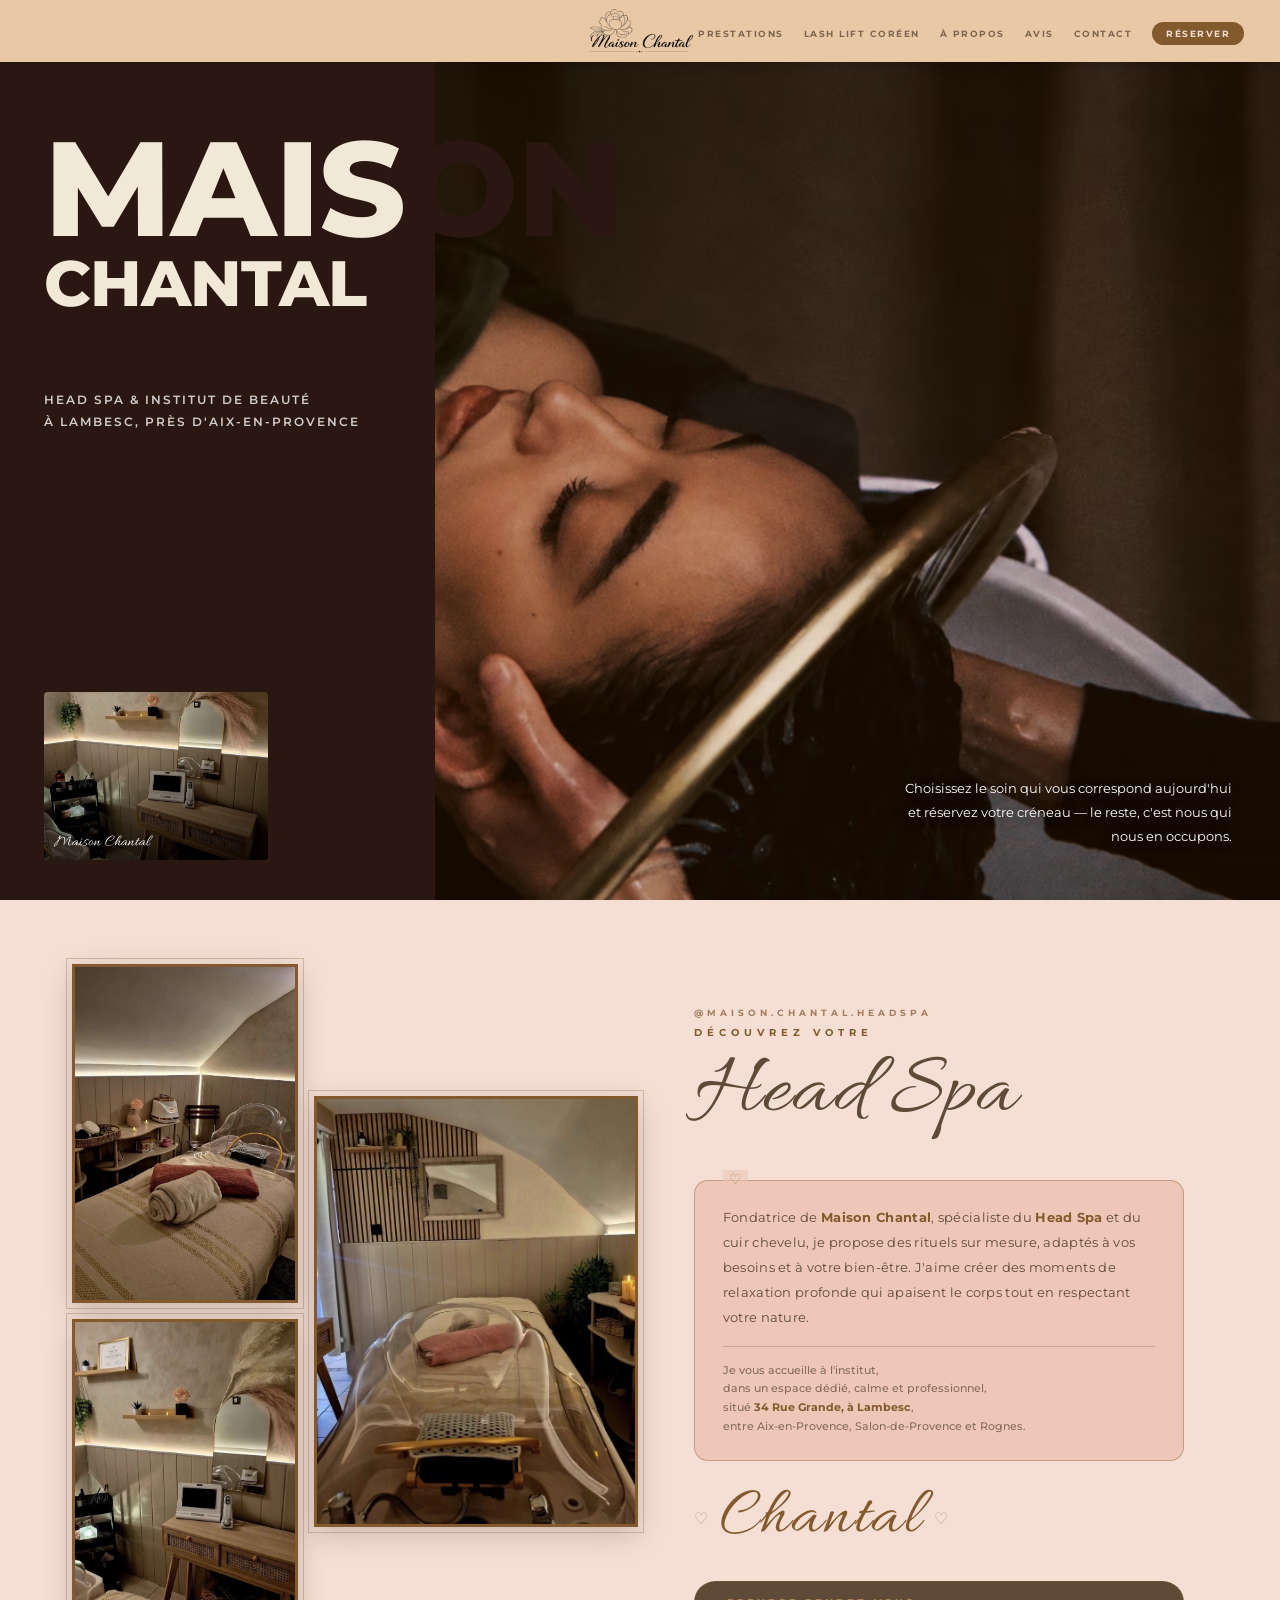
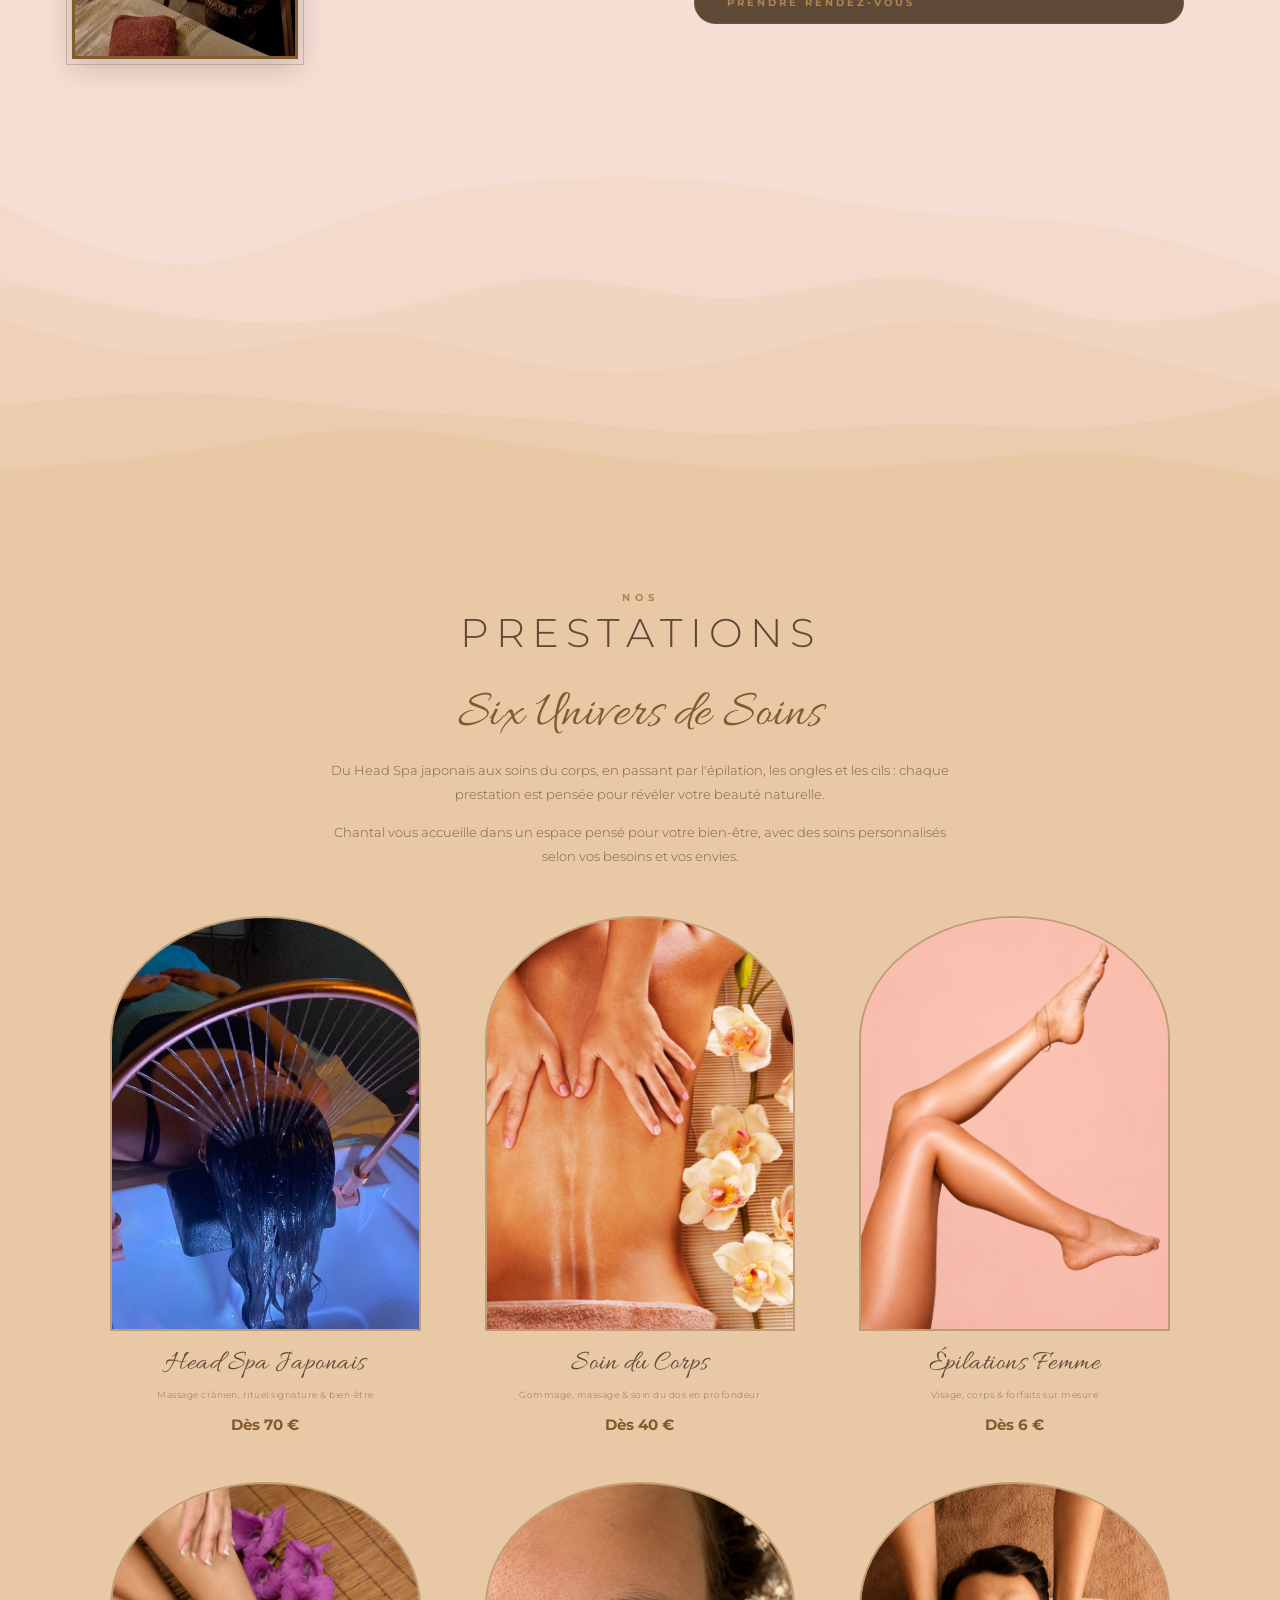
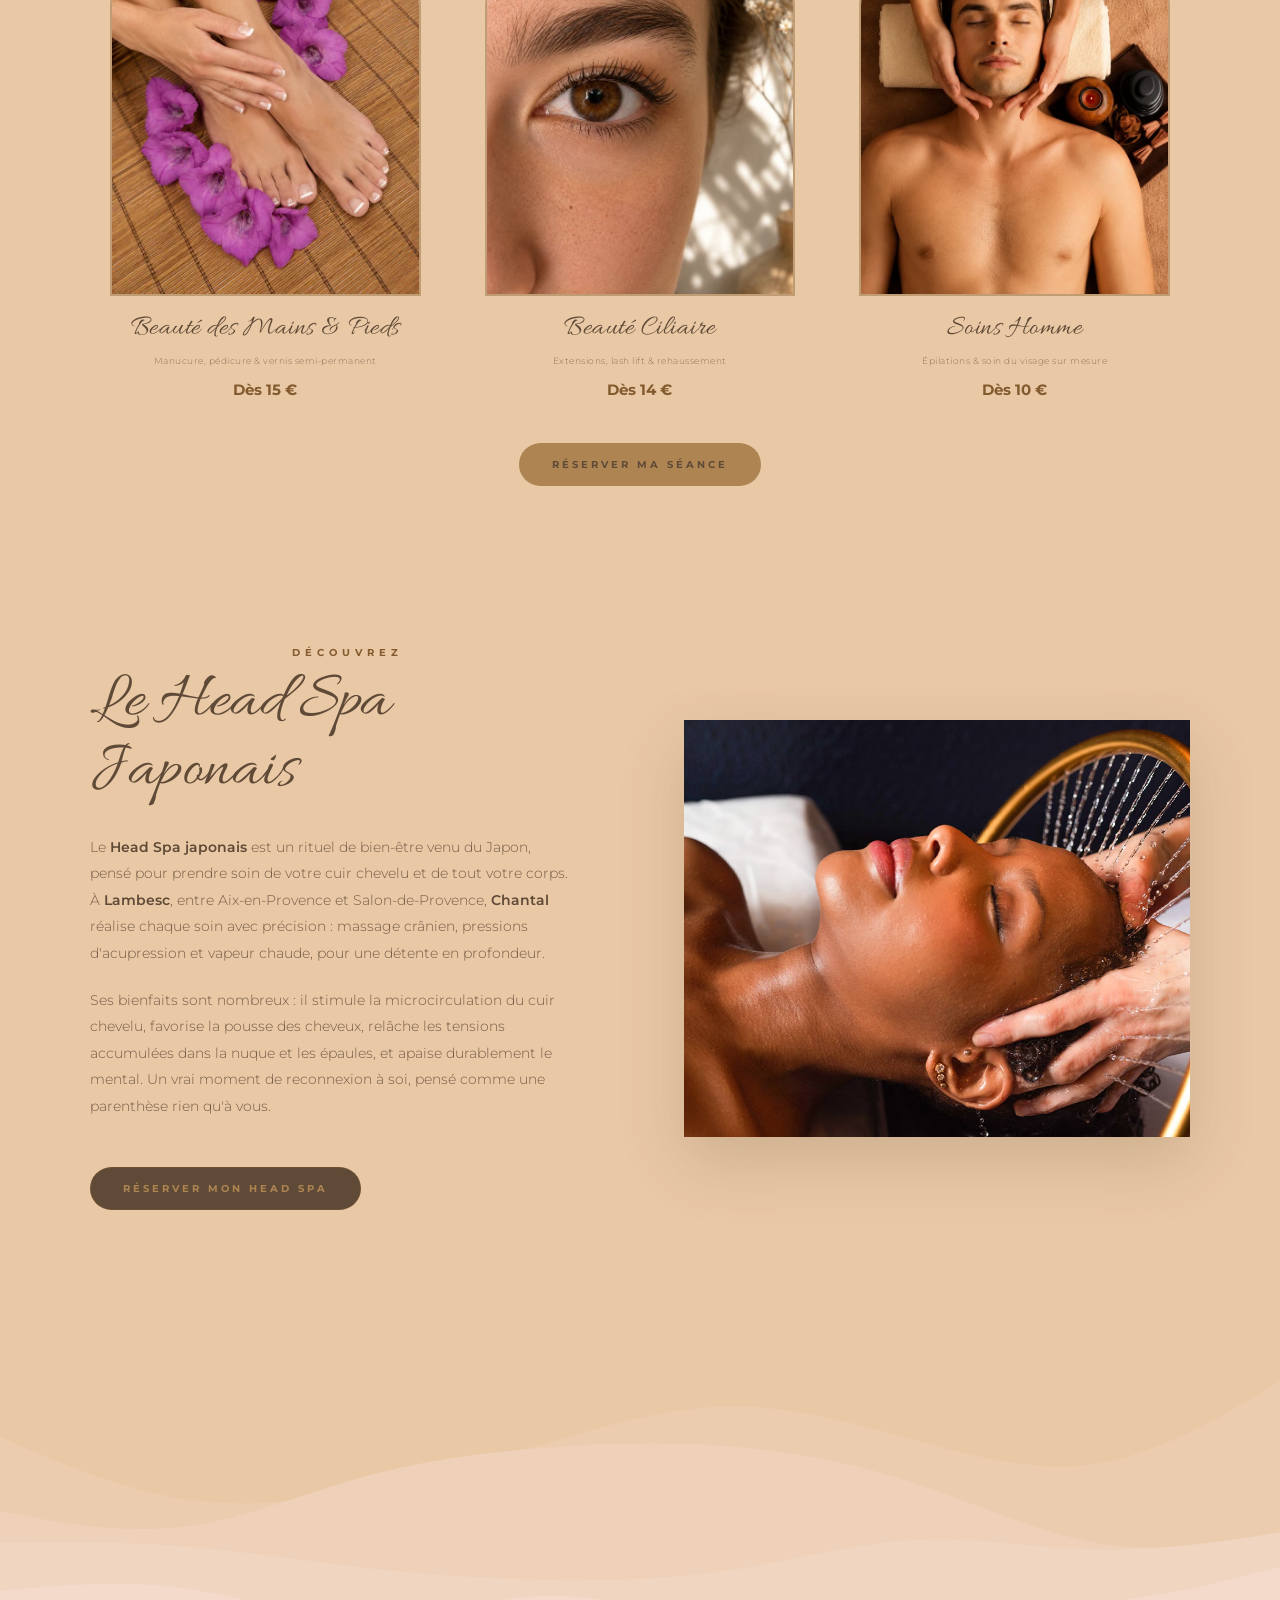
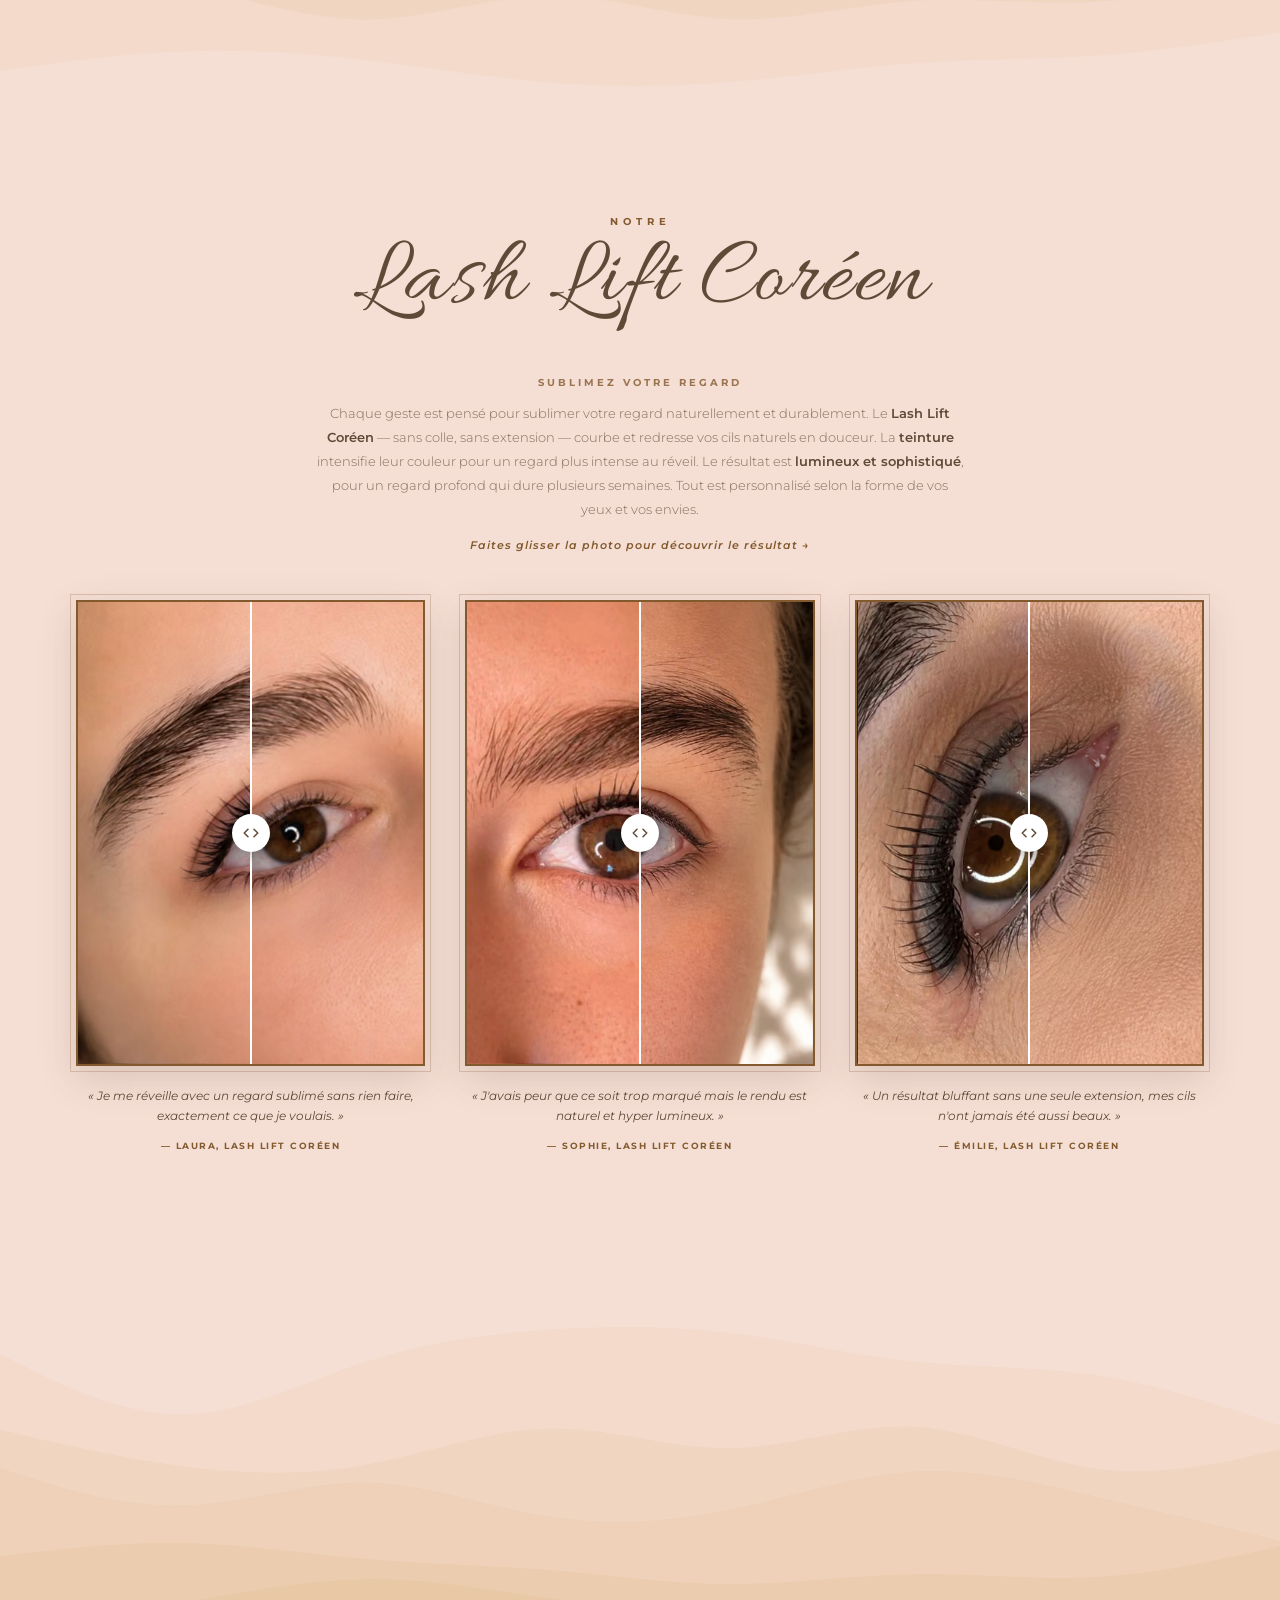
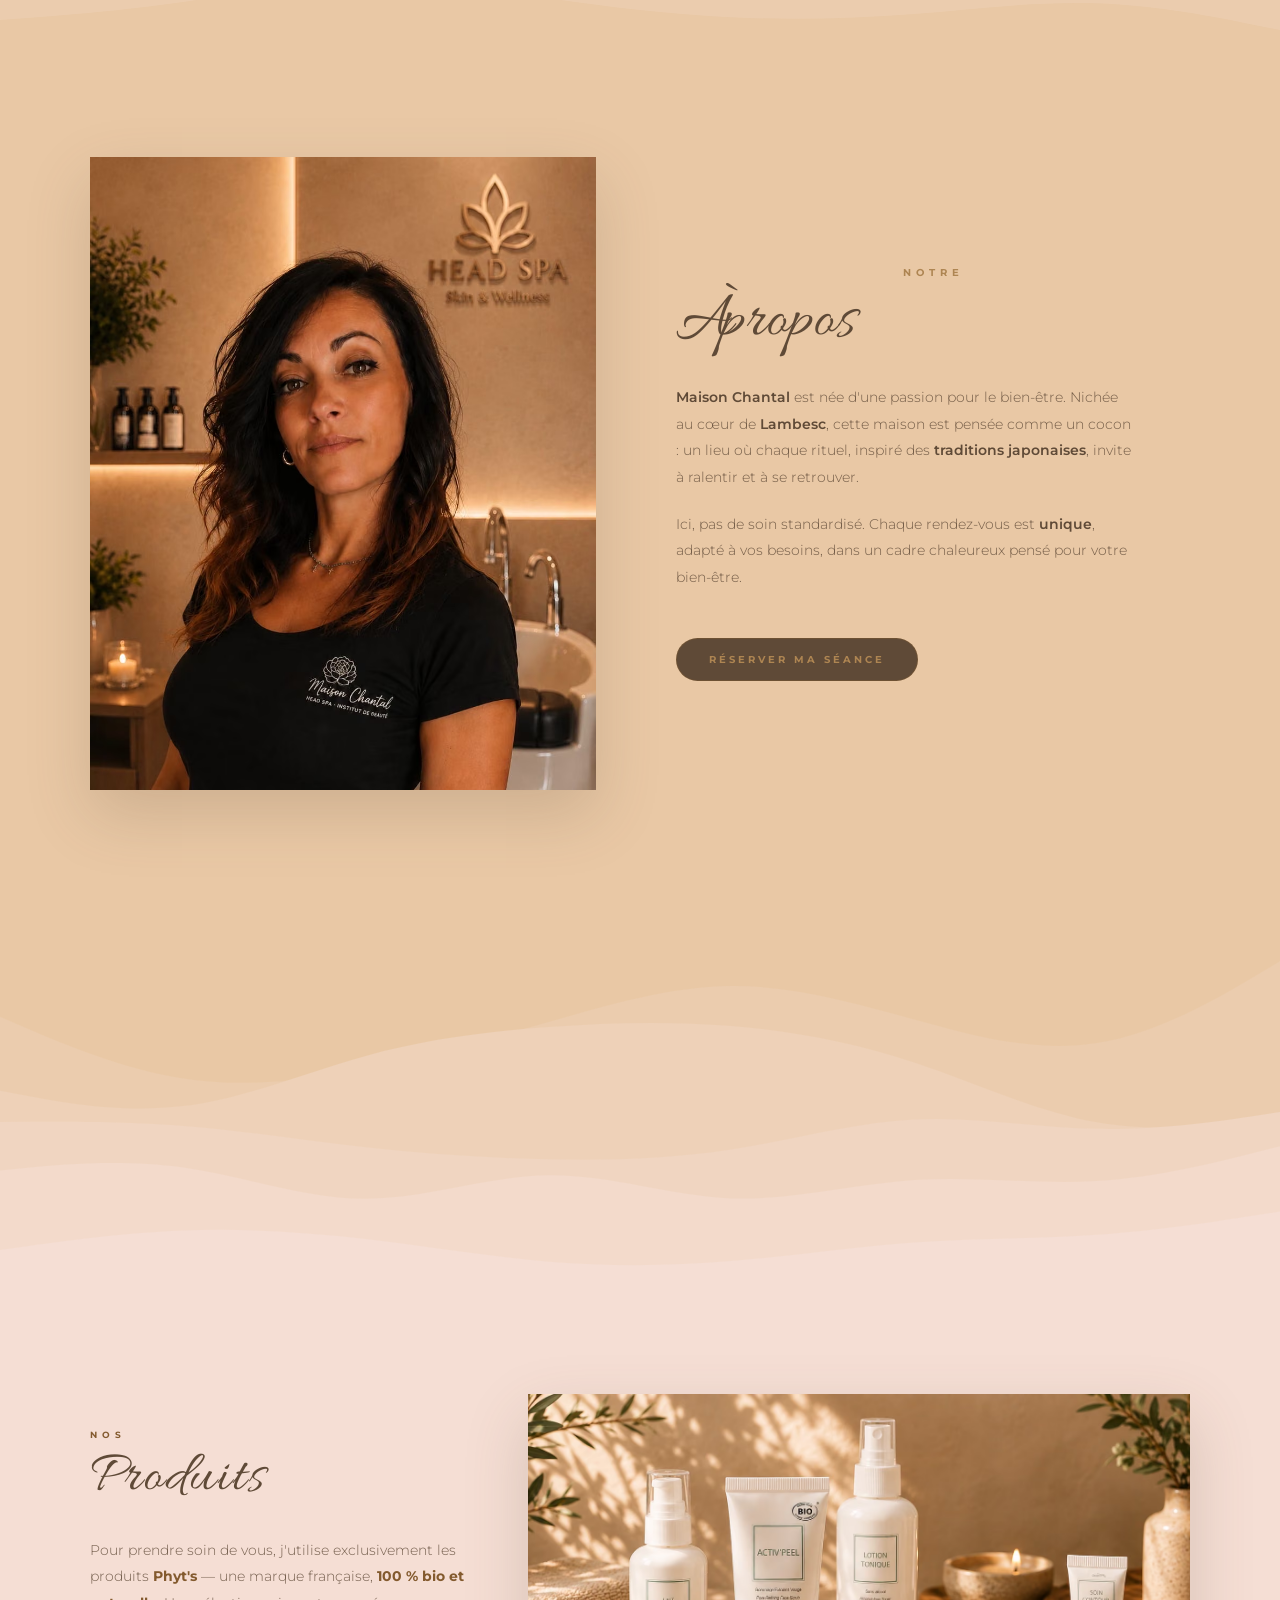
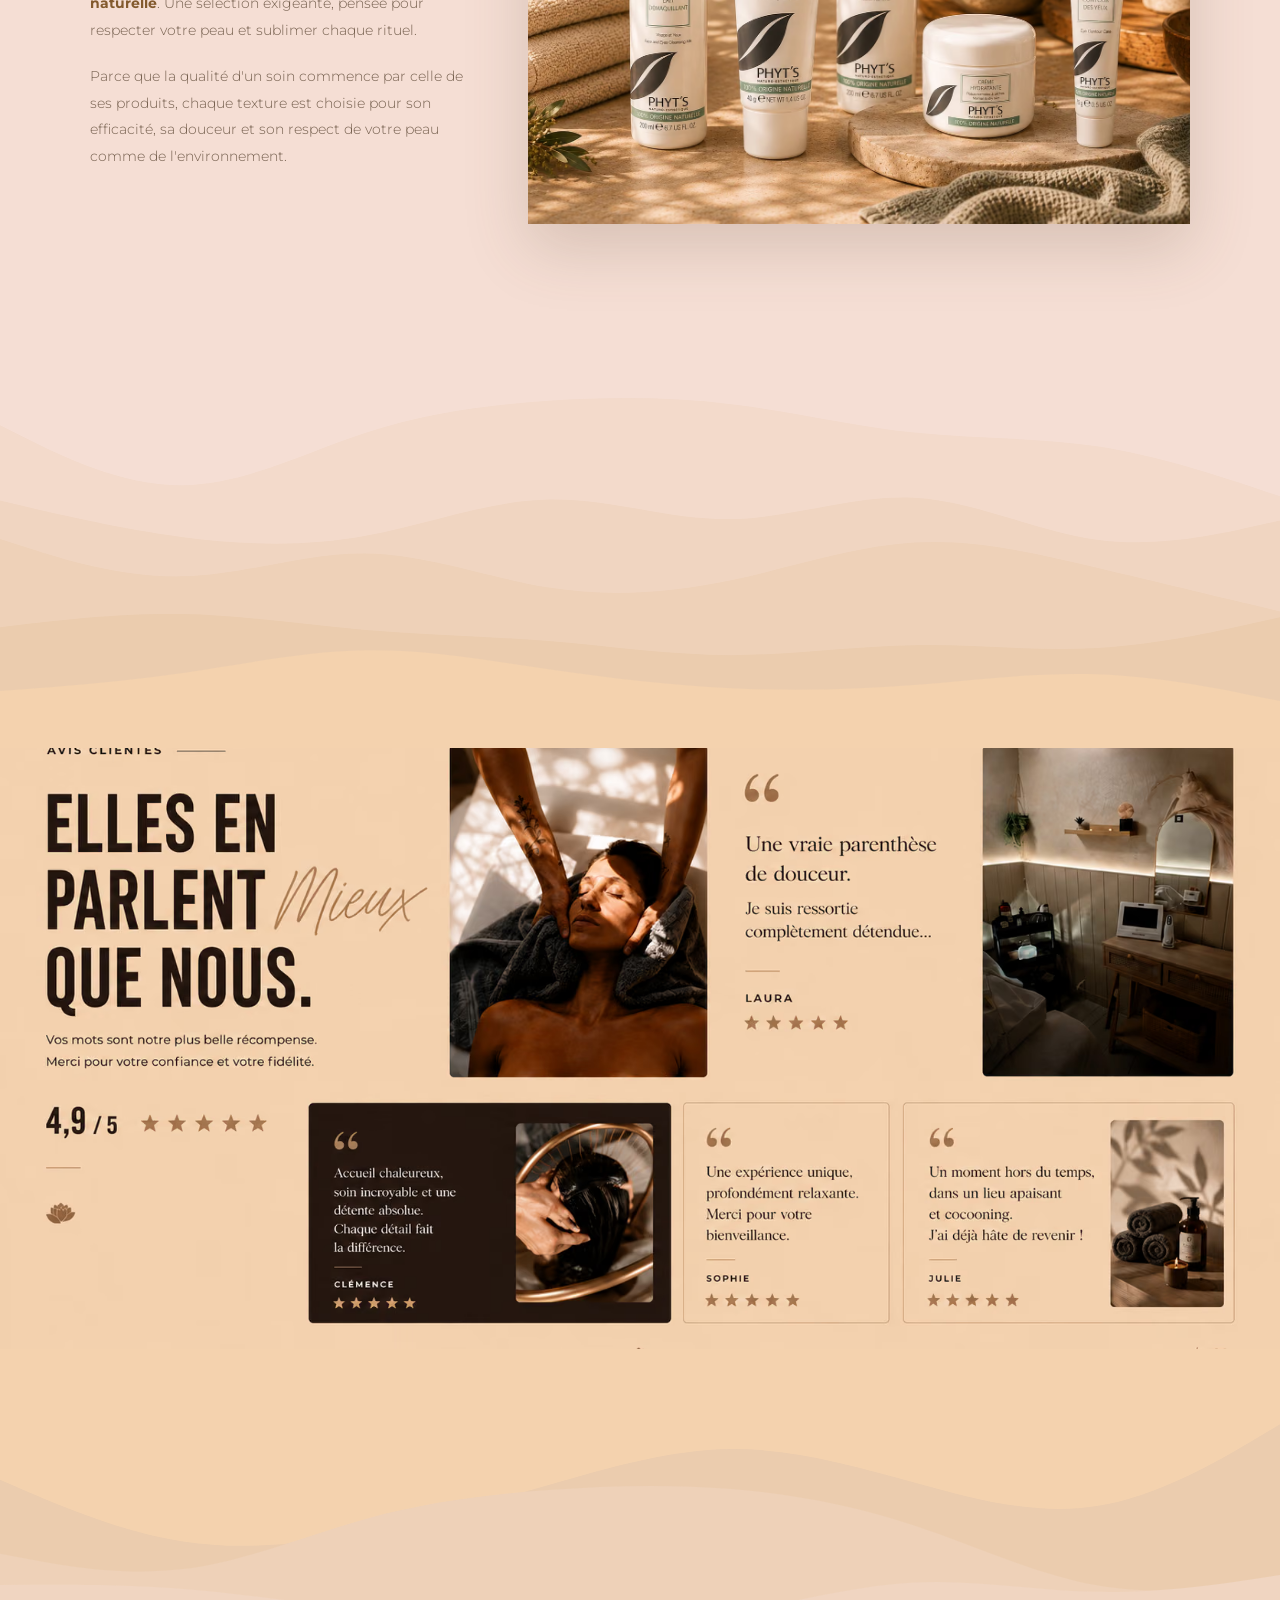
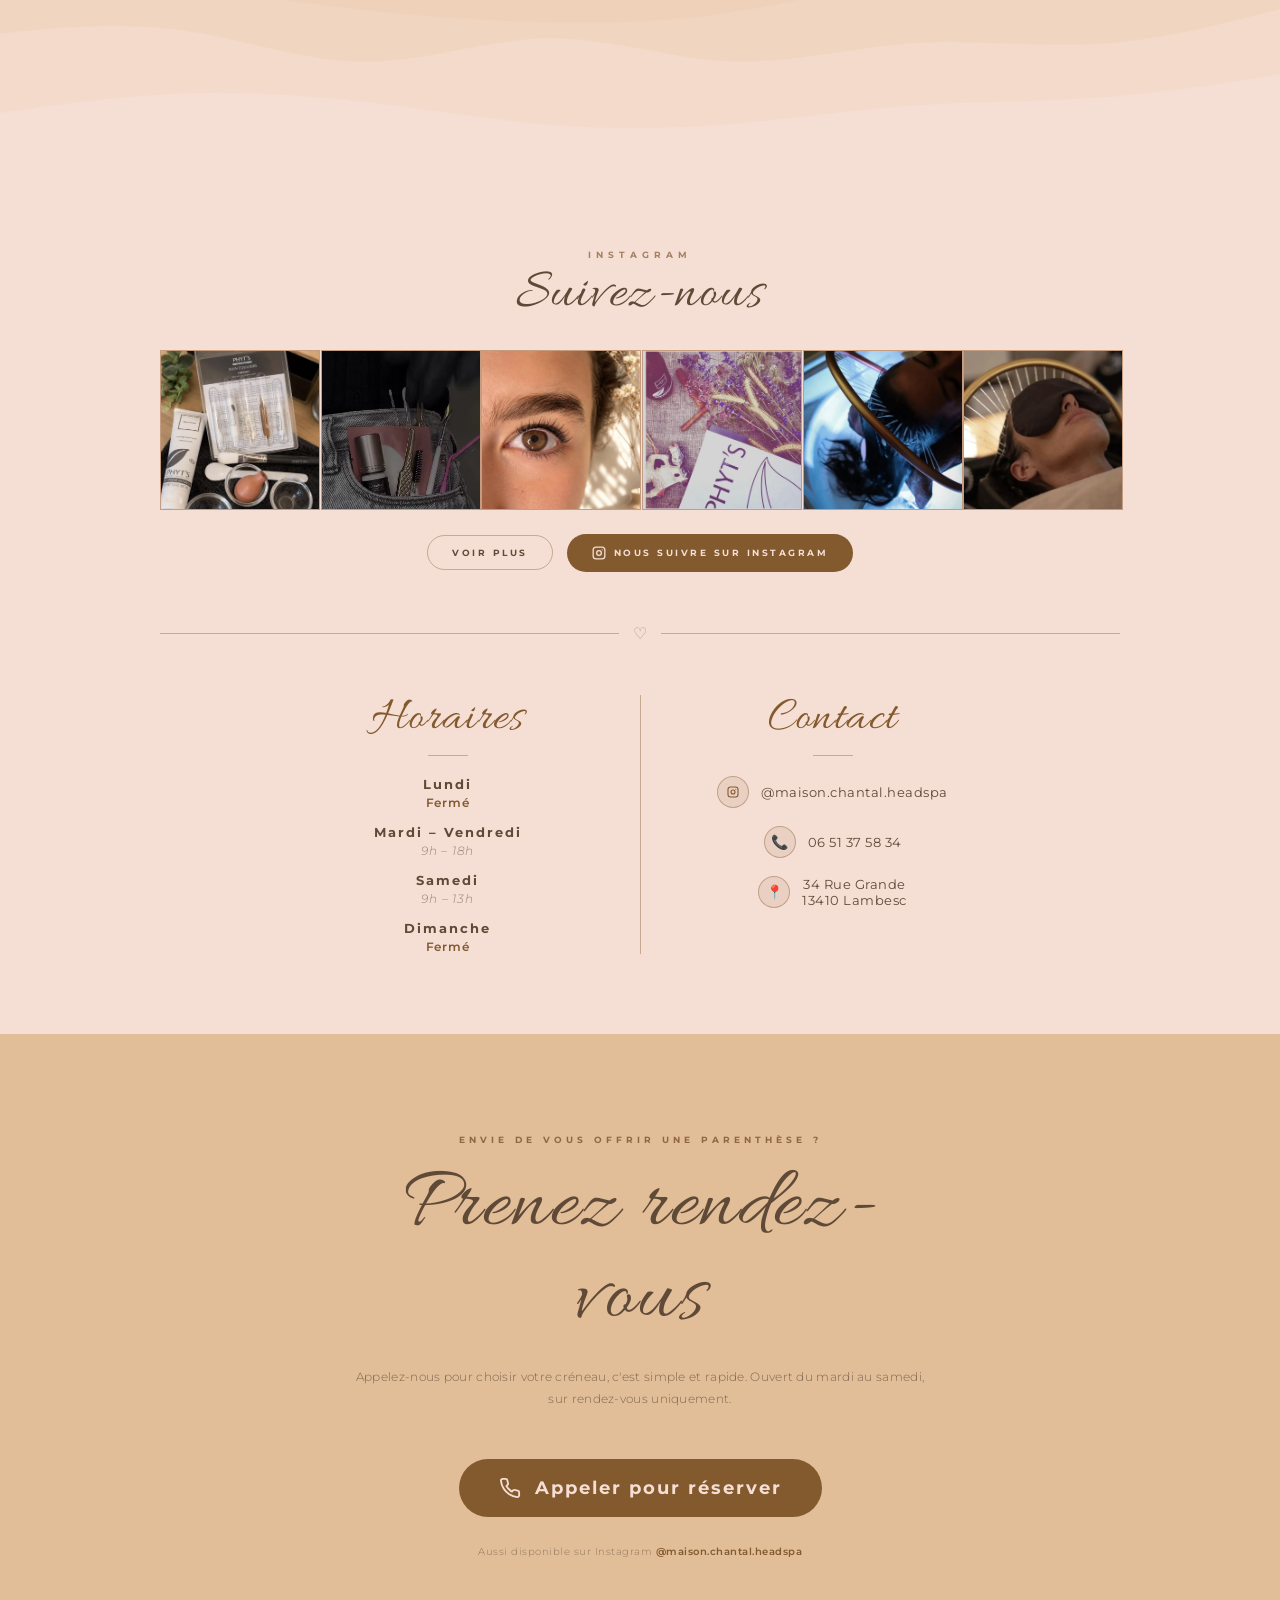
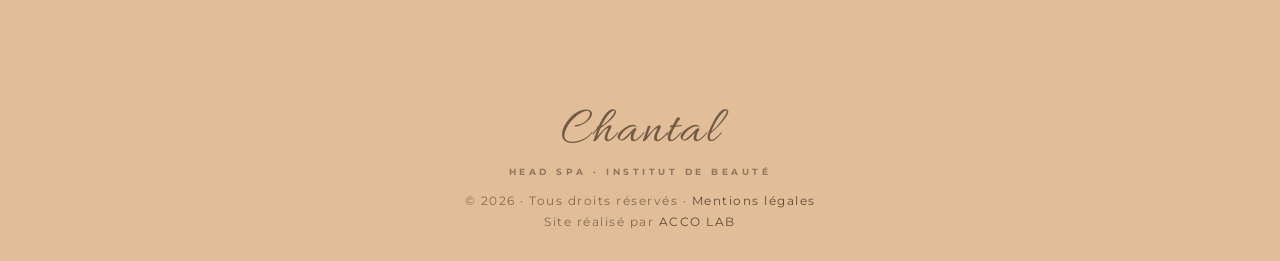
==== commit b08b3ef8: "Nouveau header avec la photo du soin (bande dorée), recadrage du visage Co-Authored-By: Claude Sonne" ====
--- a/index.html
+++ b/index.html
@@ -85,7 +85,7 @@
   <link rel="icon" type="image/png" sizes="32x32" href="photo/favicon-32.png" />
   <link rel="icon" type="image/png" sizes="192x192" href="photo/favicon-192.png" />
   <link rel="apple-touch-icon" sizes="180x180" href="photo/favicon-192.png" />
-  <link rel="stylesheet" href="style.css?v=25" />
+  <link rel="stylesheet" href="style.css?v=27" />
 </head>
 <body>
 
--- a/style.css
+++ b/style.css
@@ -410,7 +410,7 @@
   width: 100%;
   height: 100%;
   object-fit: cover;
-  object-position: 68% center;
+  object-position: 30% 25%;
 }
 
 .hsplit__caption {
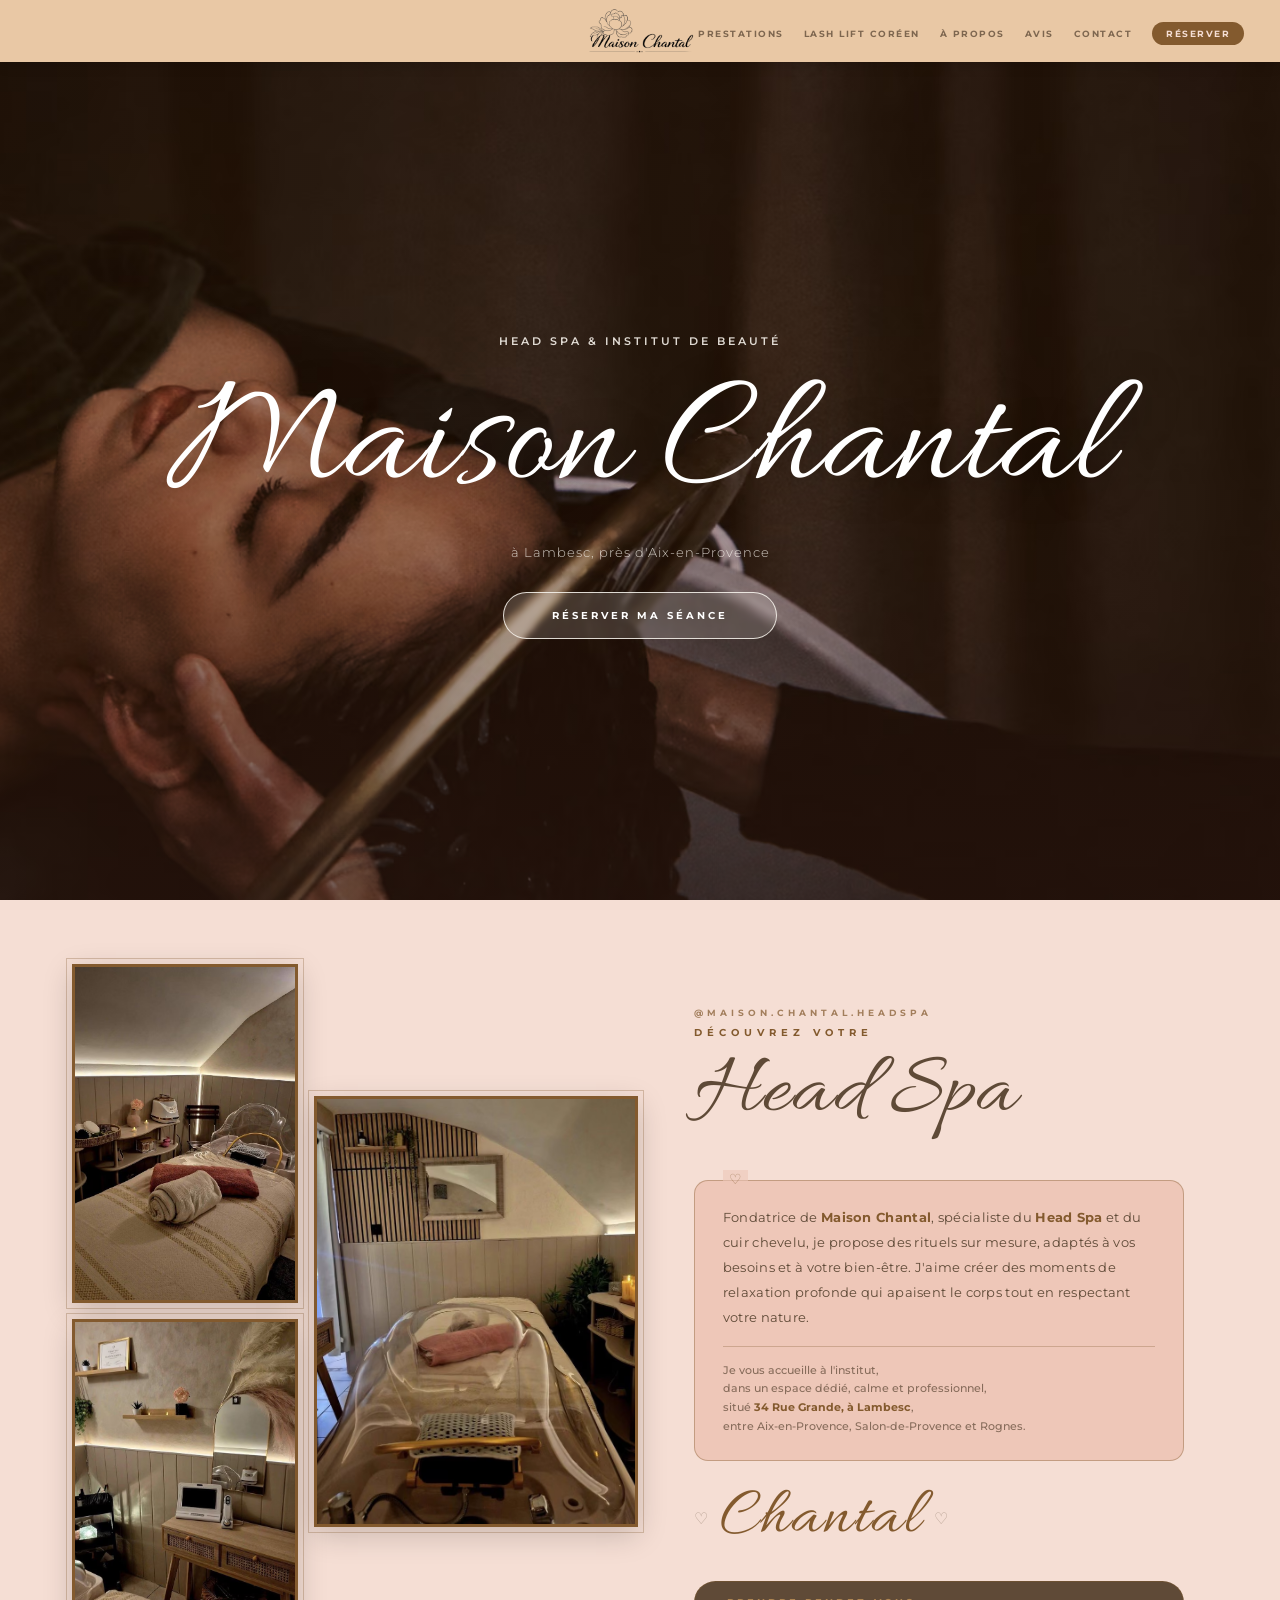
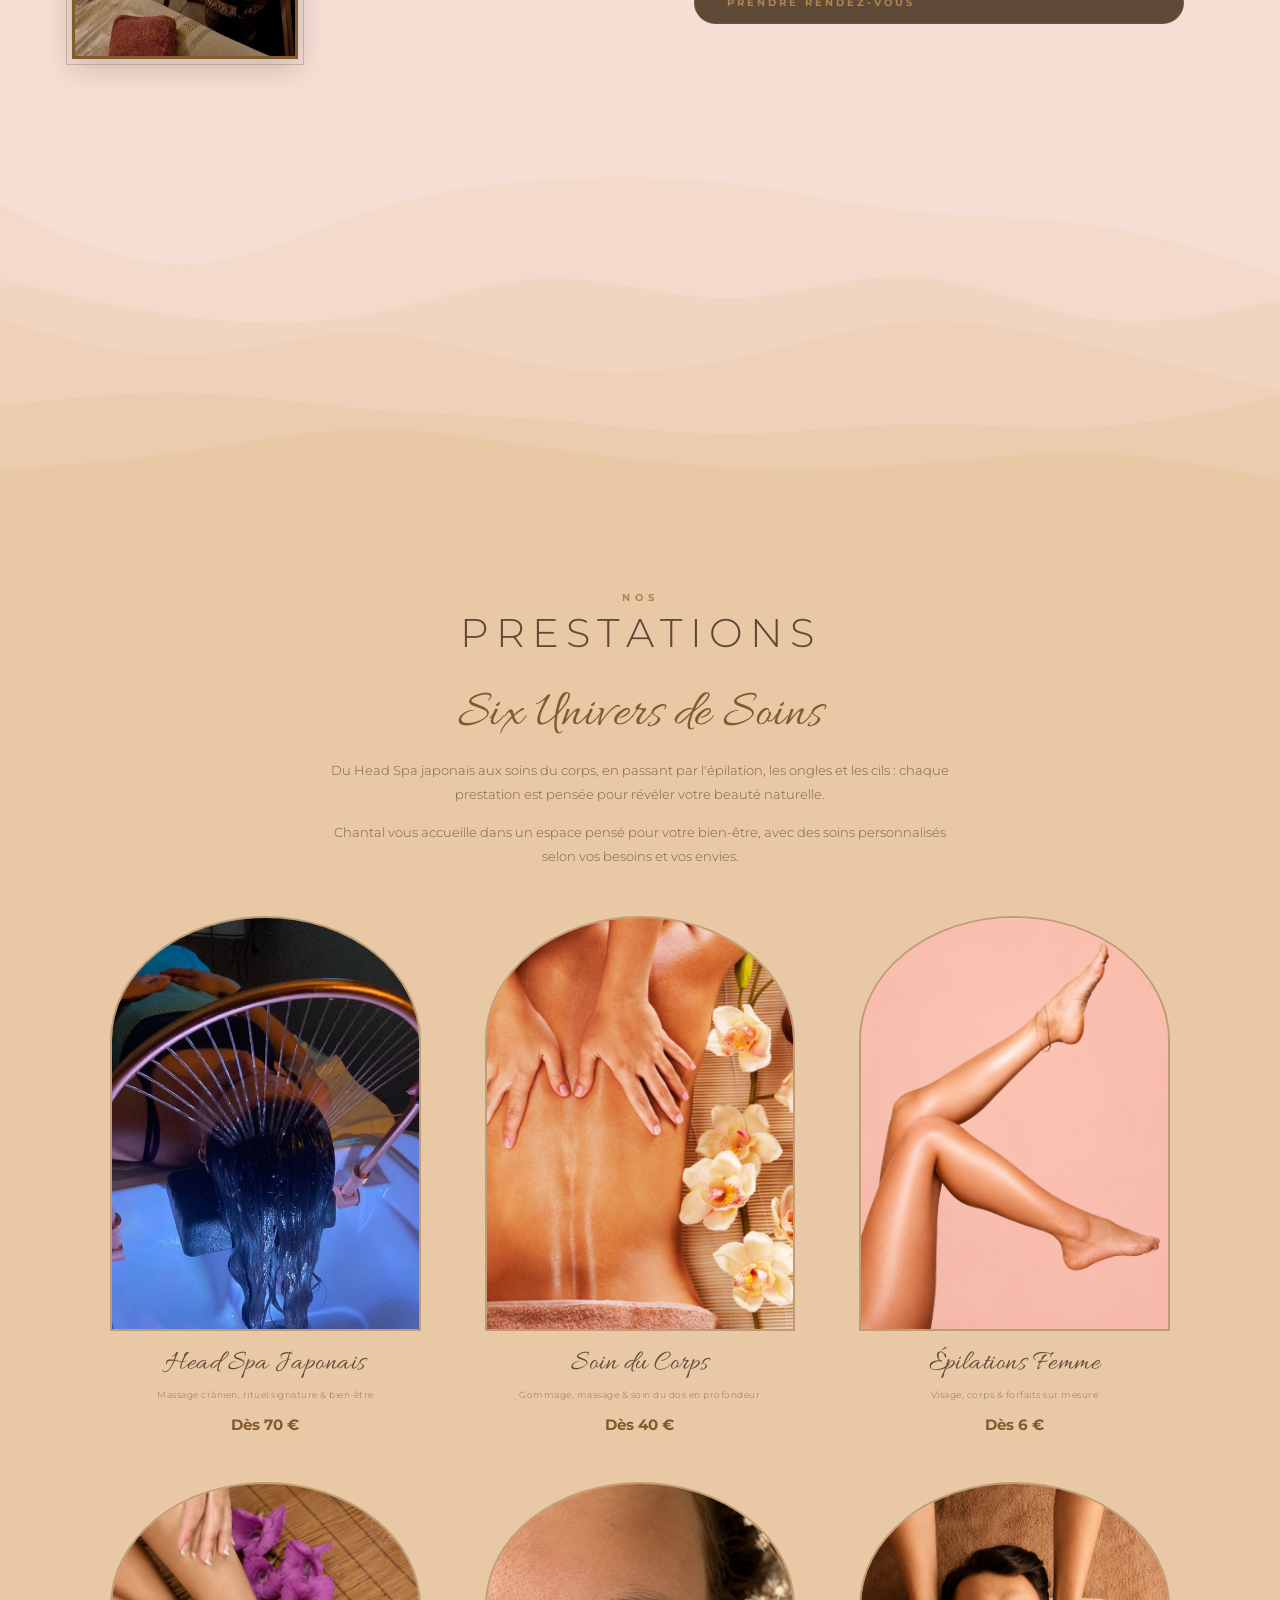
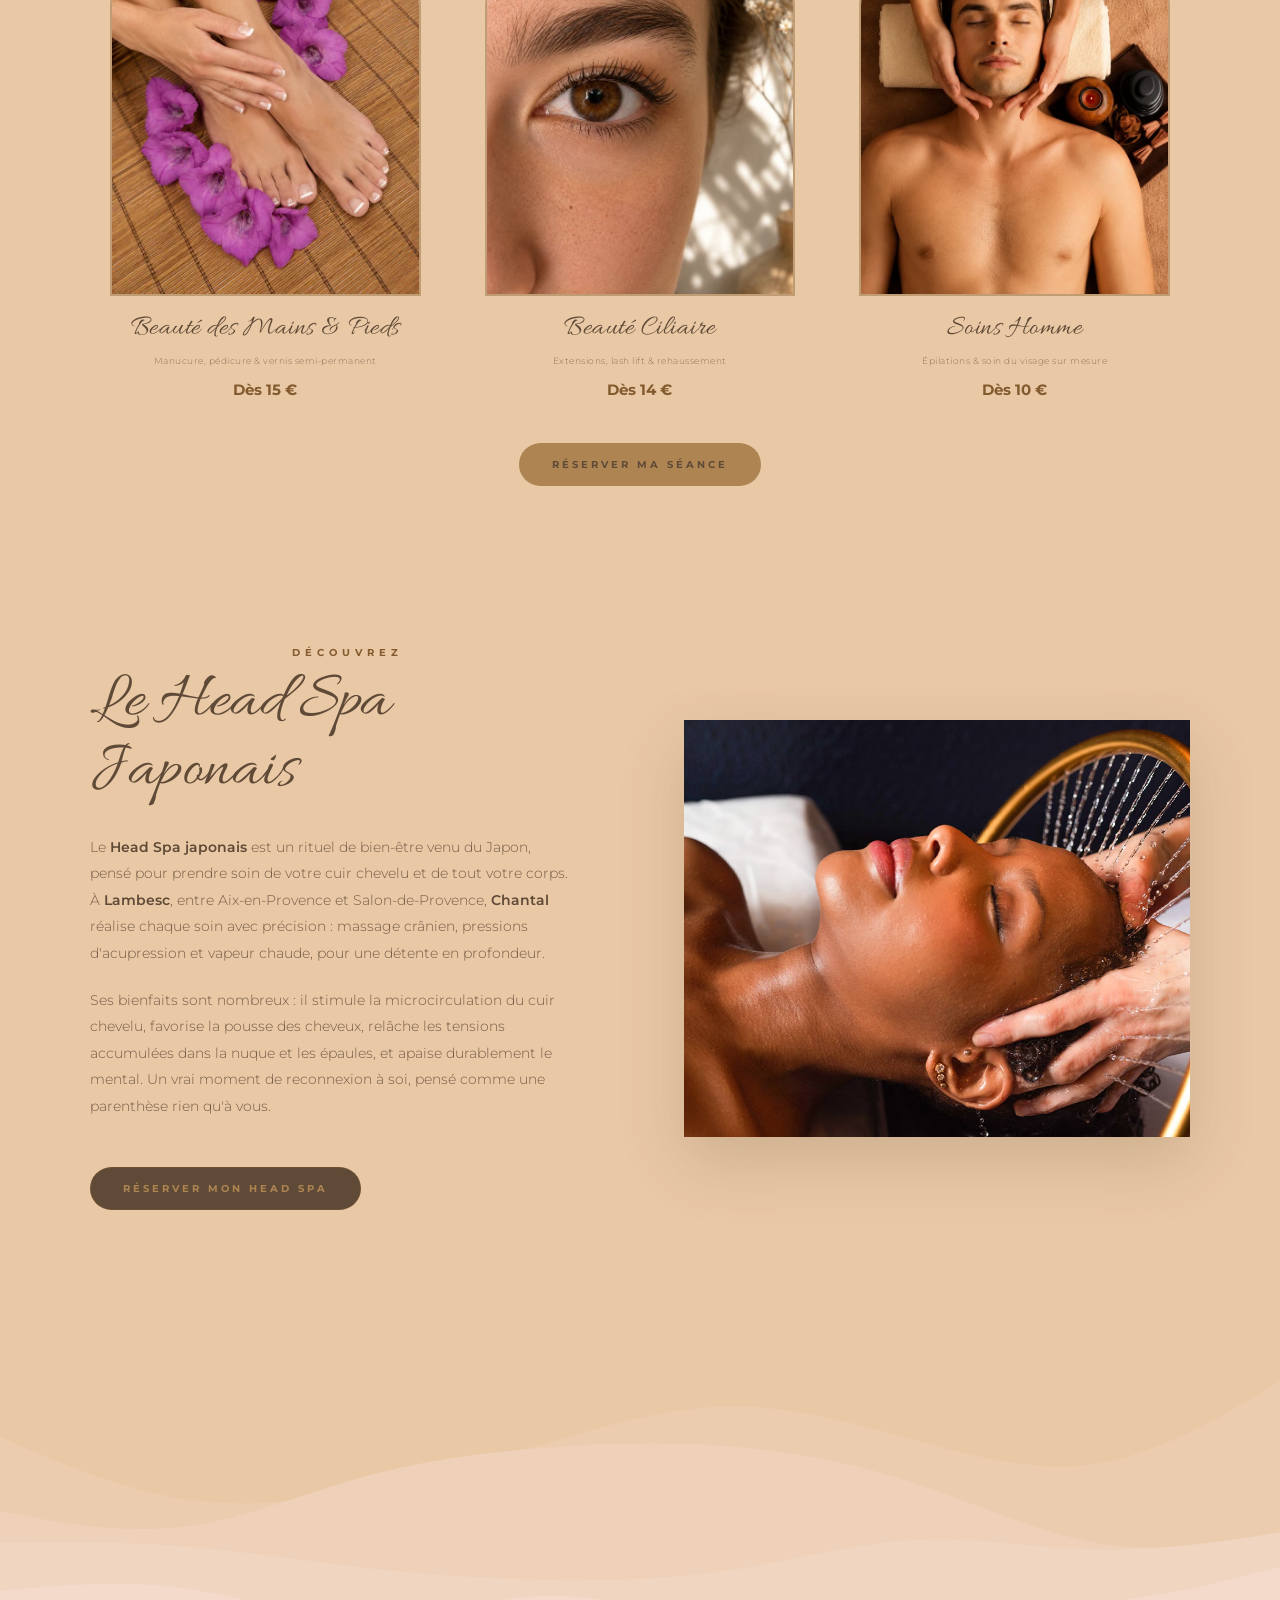
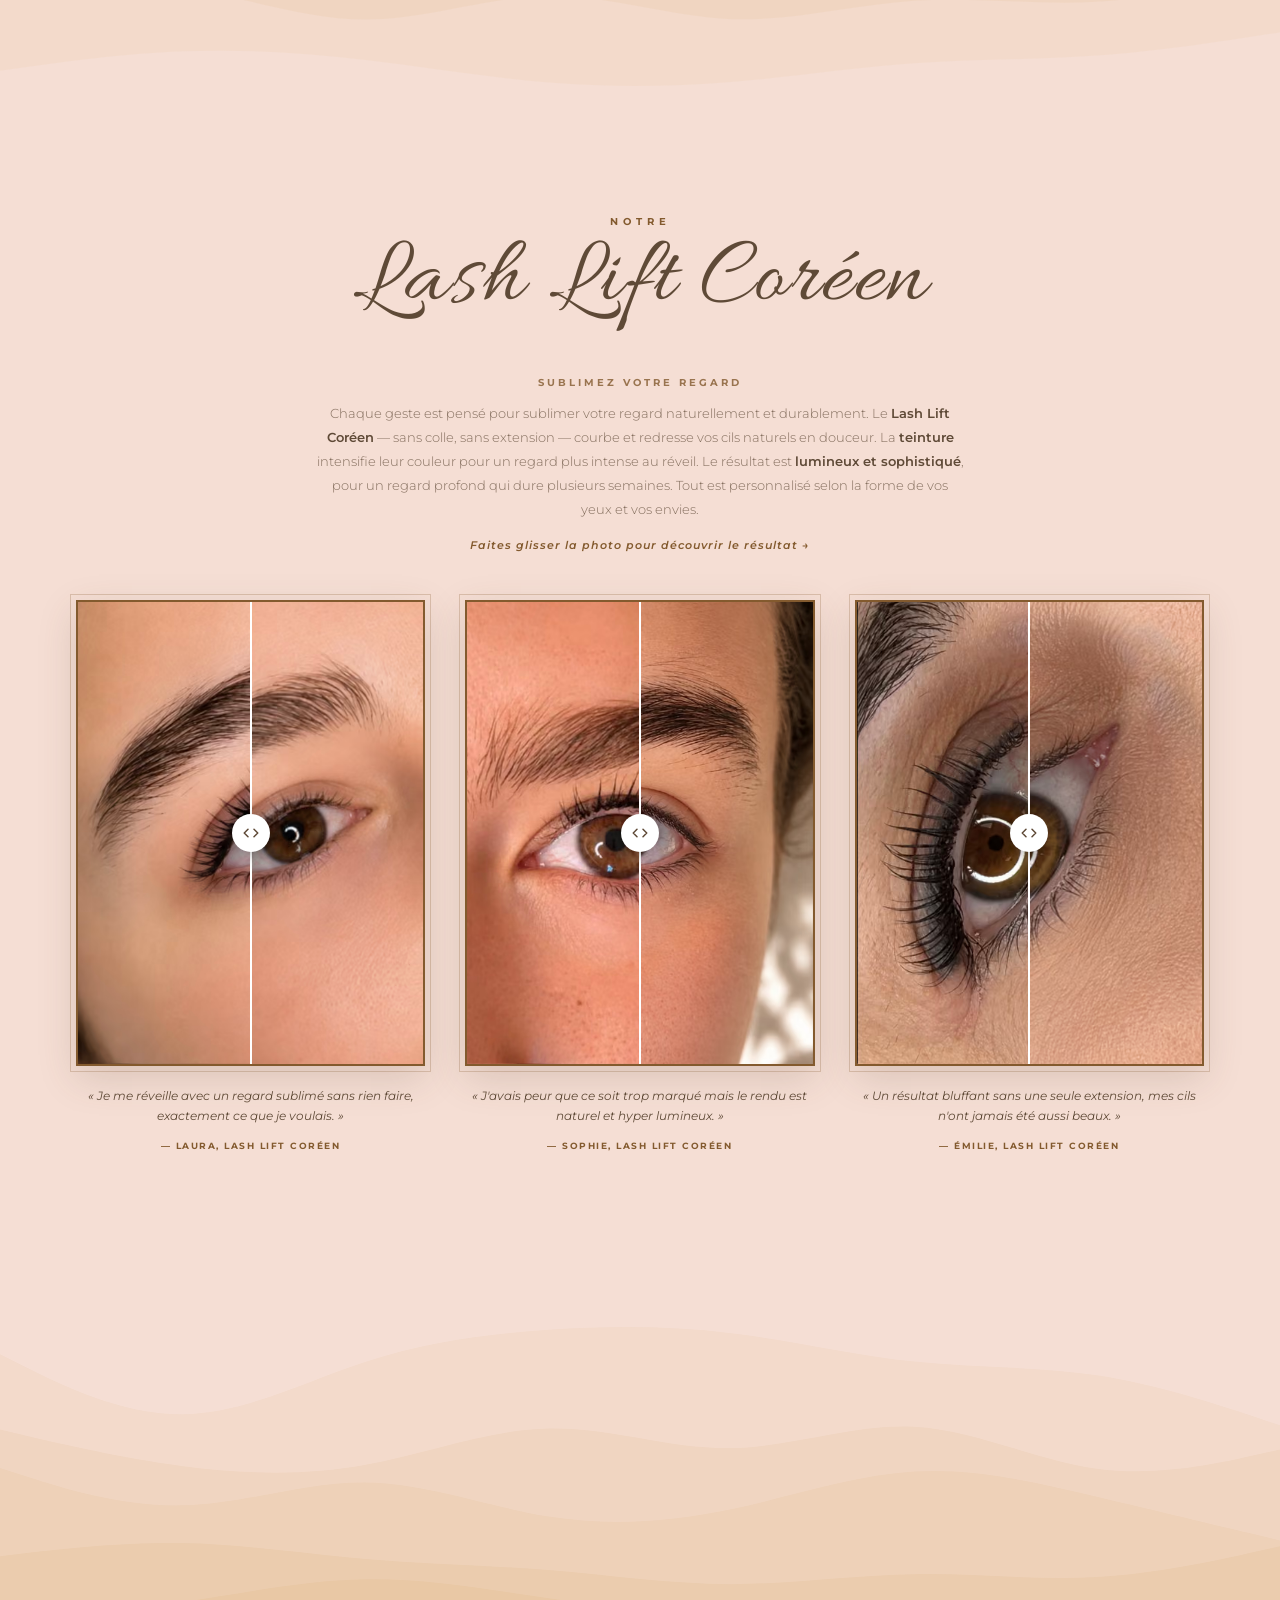
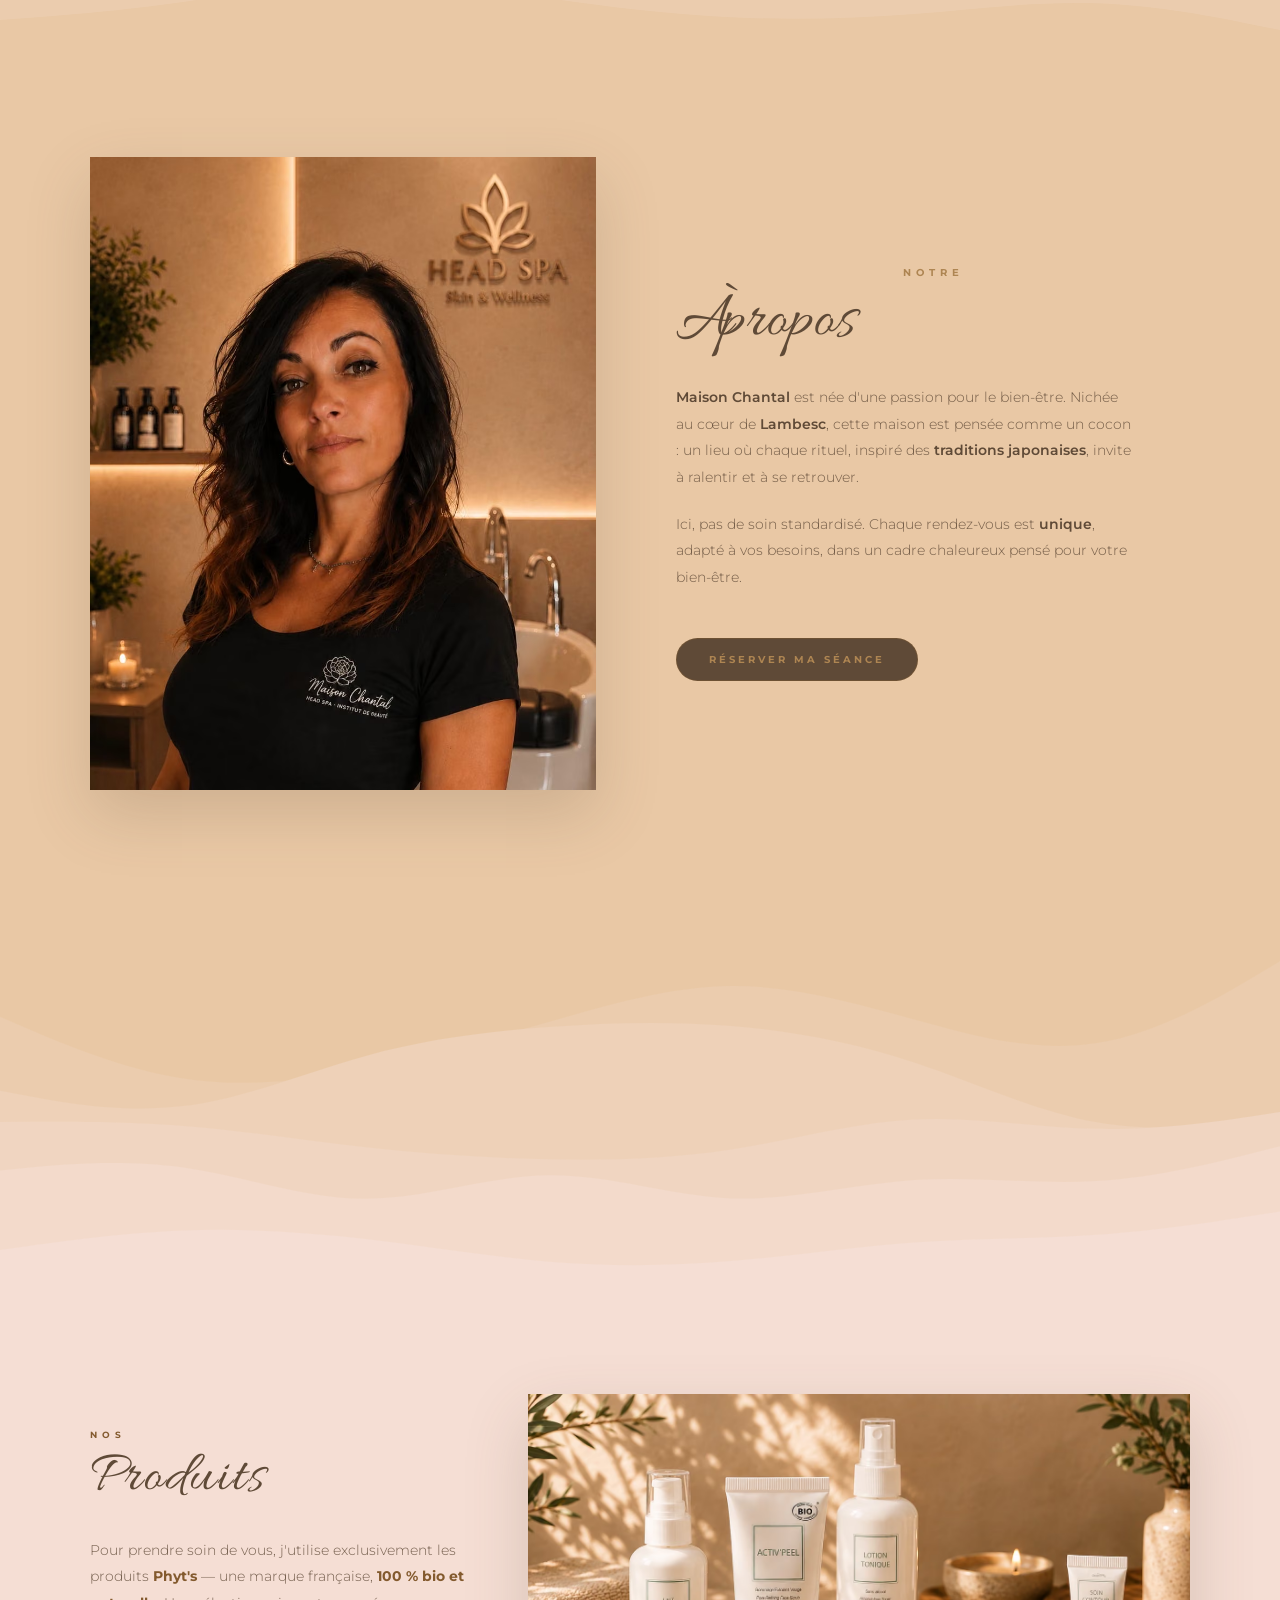
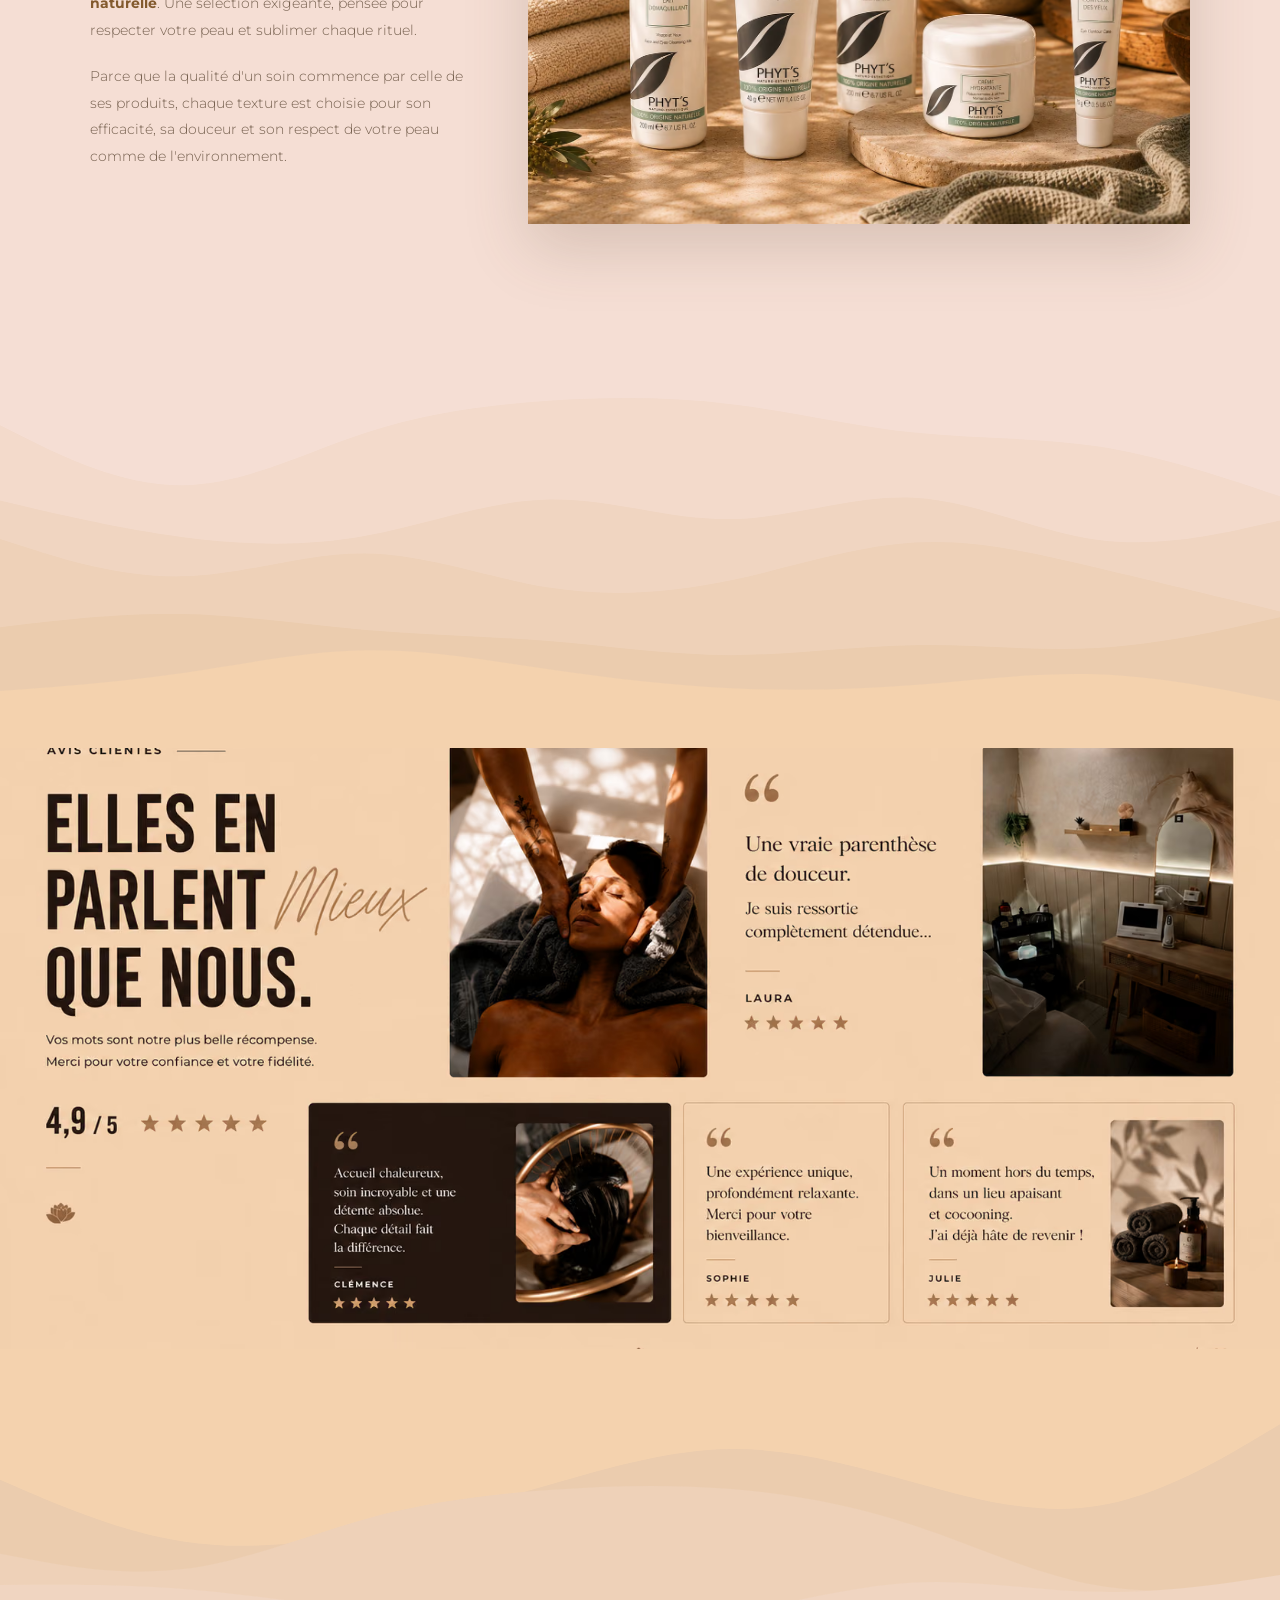
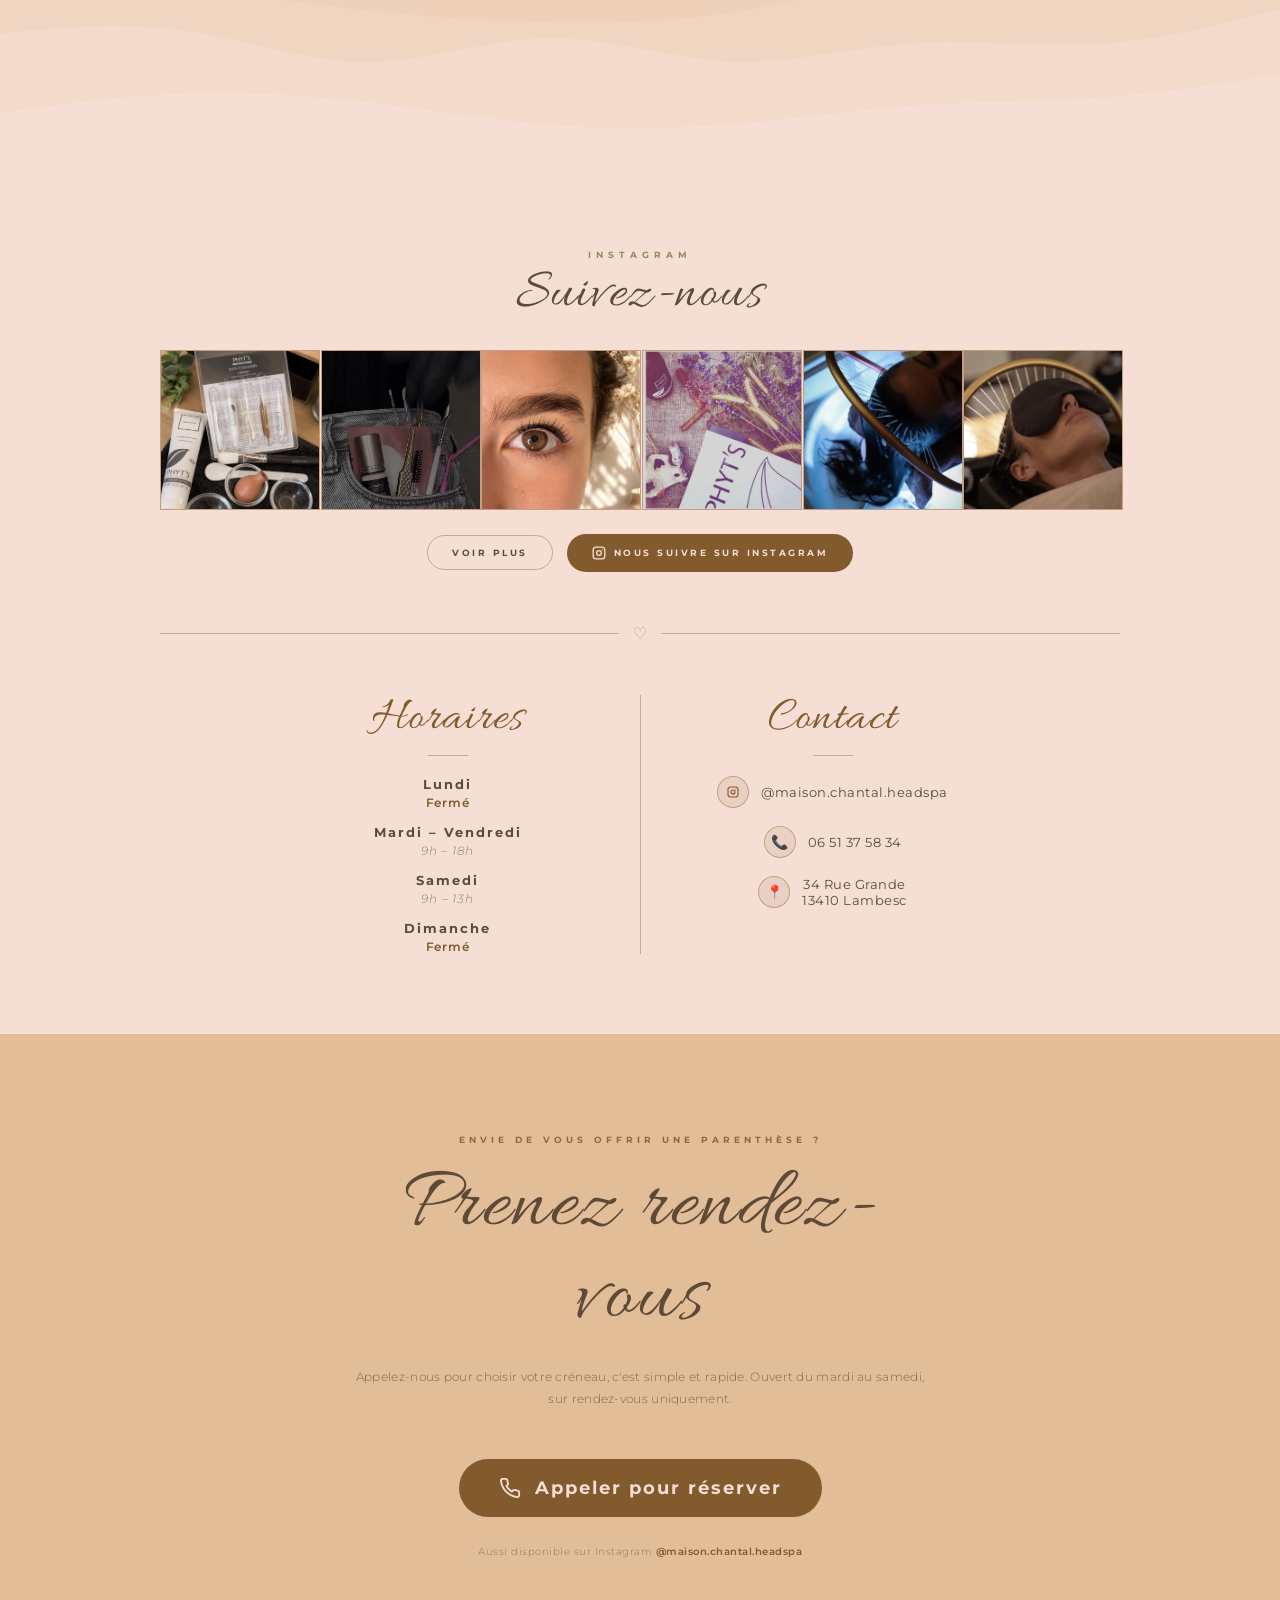
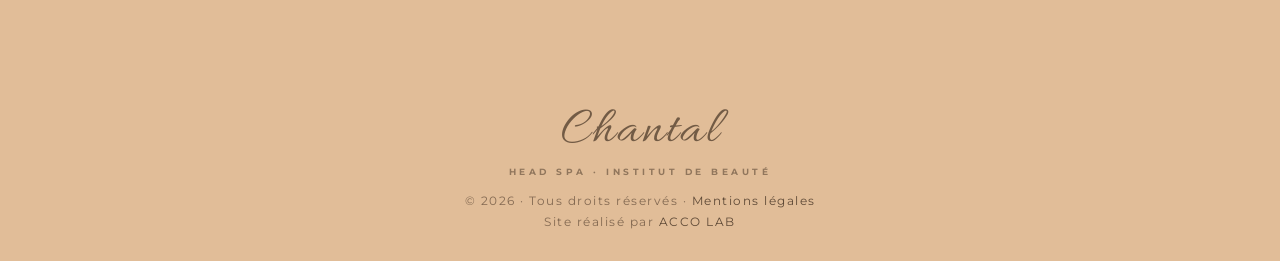
==== commit 0bd3d446: "Header refait en plein écran signature : suppression de la bande marron, titre script "Maison Chanta" ====
--- a/index.html
+++ b/index.html
@@ -85,7 +85,7 @@
   <link rel="icon" type="image/png" sizes="32x32" href="photo/favicon-32.png" />
   <link rel="icon" type="image/png" sizes="192x192" href="photo/favicon-192.png" />
   <link rel="apple-touch-icon" sizes="180x180" href="photo/favicon-192.png" />
-  <link rel="stylesheet" href="style.css?v=27" />
+  <link rel="stylesheet" href="style.css?v=28" />
 </head>
 <body>
 
@@ -133,35 +133,22 @@
   </div>
 
   <!-- ══════════════════════════════════════
-       HERO  — bande + photo
-  ══════════════════════════════════════ -->
-  <section class="hsplit">
-    <h1 class="hsplit__bigtitle">
-      <span class="hsplit__bigtitle-l1">Mais<span class="hsplit__bigtitle-l1-alt">on</span></span>
-      <span class="hsplit__bigtitle-l2">Chantal</span>
-    </h1>
-    <div class="hsplit__band">
-      <div class="hsplit__band-top">
-        <p class="hsplit__suptitle">Head Spa &amp; Institut de Beauté<br>à Lambesc, près d'Aix-en-Provence</p>
-      </div>
-      <a class="hsplit__thumb" href="#infos" aria-label="Voir l'institut">
-        <picture>
-          <source srcset="photo/institut/institut-2.avif" type="image/avif">
-          <source srcset="photo/institut/institut-2.webp" type="image/webp">
-          <img src="photo/institut/institut-2.jpg" alt="L'institut Maison Chantal" loading="lazy" />
-        </picture>
-        <span>Maison Chantal</span>
-      </a>
-    </div>
-    <div class="hsplit__photo">
+       HERO  — photo plein écran, signature
+  ══════════════════════════════════════ -->
+  <section class="mchero">
+    <div class="mchero__photo">
       <picture>
         <source srcset="photo/header.avif" type="image/avif">
         <source srcset="photo/header.webp" type="image/webp">
-        <img src="photo/header.jpg" alt="Rituel de relaxation Maison Chantal" />
+        <img src="photo/header.jpg" alt="Rituel de Head Spa japonais chez Maison Chantal" />
       </picture>
-      <div class="hsplit__caption">
-        <p>Choisissez le soin qui vous correspond aujourd'hui et réservez votre créneau — le reste, c'est nous qui nous en occupons.</p>
-      </div>
+    </div>
+    <div class="mchero__overlay"></div>
+    <div class="mchero__content">
+      <p class="mchero__eyebrow">Head Spa &amp; Institut de Beauté</p>
+      <h1 class="mchero__title">Maison Chantal</h1>
+      <p class="mchero__tagline">à Lambesc, près d'Aix-en-Provence</p>
+      <a class="mchero__cta" href="tel:+33651375834">Réserver ma séance</a>
     </div>
   </section>
 
--- a/style.css
+++ b/style.css
@@ -289,122 +289,26 @@
 }
 
 /* ══════════════════════════════════════════════
-   SECTION 1 — HERO  (bande sombre + photo)
+   SECTION 1 — HERO  (photo plein écran, signature)
 ══════════════════════════════════════════════ */
-.hsplit {
+.mchero {
   position: relative;
-  display: flex;
-  align-items: stretch;
   width: 100%;
   height: 100vh;
   min-height: 560px;
+  display: flex;
+  align-items: center;
+  justify-content: center;
   overflow: hidden;
 }
 
-.hsplit__bigtitle {
-  position: absolute;
-  top: 128px;
-  left: 44px;
-  z-index: 5;
-  font-family: var(--font-body);
-  font-weight: 800;
-  text-transform: uppercase;
-  line-height: 0.9;
-  letter-spacing: -1px;
-  white-space: nowrap;
-  pointer-events: none;
-}
-
-.hsplit__bigtitle-l1 {
-  display: block;
-  font-size: clamp(90px, 10.5vw, 168px);
-  color: #f2e8d7;
-}
-
-.hsplit__bigtitle-l1-alt {
-  color: var(--band-dark);
-}
-
-.hsplit__bigtitle-l2 {
-  display: block;
-  font-size: clamp(46px, 5vw, 82px);
-  margin-top: 6px;
-  color: #f2e8d7;
-}
-
-.hsplit__band {
-  flex: 0 0 34%;
-  max-width: 480px;
-  min-width: 320px;
-  background: var(--band-dark);
-  color: #fff;
-  display: flex;
-  flex-direction: column;
-  justify-content: space-between;
-  padding: 140px 44px 40px;
-}
-
-.hsplit__title {
-  font-family: var(--font-script);
-  font-size: clamp(48px, 5.2vw, 80px);
-  font-weight: 400;
-  line-height: 1.05;
-  margin-bottom: 28px;
-}
-
-.hsplit__suptitle {
-  font-family: var(--font-body);
-  font-size: 11.5px;
-  font-weight: 600;
-  letter-spacing: 2px;
-  text-transform: uppercase;
-  line-height: 1.9;
-  color: rgba(255,255,255,0.78);
-  margin-top: 250px;
-}
-
-.hsplit__thumb {
-  position: relative;
-  display: block;
-  width: 224px;
-  height: 168px;
-  border-radius: 4px;
-  overflow: hidden;
-  text-decoration: none;
-  align-self: flex-start;
-}
-
-.hsplit__thumb img {
-  width: 100%;
-  height: 100%;
-  object-fit: cover;
-}
-
-.hsplit__thumb::after {
-  content: '';
+.mchero__photo {
   position: absolute;
   inset: 0;
-  background: linear-gradient(to top, rgba(0,0,0,0.65), transparent 65%);
-}
-
-.hsplit__thumb span {
-  position: absolute;
-  left: 10px;
-  bottom: 8px;
-  color: #fff;
-  font-family: var(--font-script);
-  font-size: 16px;
-  z-index: 1;
-}
-
-.hsplit__photo {
-  position: relative;
-  flex: 1;
-  overflow: hidden;
-}
-
-.hsplit__photo picture,
-.hsplit__photo img {
+}
+
+.mchero__photo picture,
+.mchero__photo img {
   position: absolute;
   inset: 0;
   width: 100%;
@@ -413,61 +317,18 @@
   object-position: 30% 25%;
 }
 
-.hsplit__caption {
-  position: absolute;
-  right: 48px;
-  bottom: 48px;
-  max-width: 340px;
-  text-align: right;
-}
-
-.hsplit__caption p {
-  font-family: var(--font-body);
-  font-size: 13px;
-  font-weight: 400;
-  line-height: 1.85;
-  color: #fff;
-  text-shadow: 0 2px 14px rgba(0,0,0,0.45);
-  margin-bottom: 4px;
-}
-
-.hsplit__caption .btn-rdv {
-  margin-top: 20px;
-}
-
-/* ancien hero plein écran — conservé mais inutilisé */
-.hero {
-  position: relative;
-  width: 100%;
-  height: 100vh;
-  background: url('photo/header.jpg') center center / cover no-repeat;
-  background: -webkit-image-set(
-    url('photo/header.avif') type('image/avif') 1x,
-    url('photo/header.webp') type('image/webp') 1x,
-    url('photo/header.jpg') type('image/jpeg') 1x
-  ) center center / cover no-repeat;
-  background: image-set(
-    url('photo/header.avif') type('image/avif') 1x,
-    url('photo/header.webp') type('image/webp') 1x,
-    url('photo/header.jpg') type('image/jpeg') 1x
-  ) center center / cover no-repeat;
-  display: flex;
-  align-items: center;
-  justify-content: center;
-  overflow: hidden;
-}
-
-.hero__overlay {
+.mchero__overlay {
   position: absolute;
   inset: 0;
   background: linear-gradient(
     to bottom,
-    rgba(64, 46, 32, 0.22) 0%,
-    rgba(64, 46, 32, 0.50) 100%
+    rgba(43, 23, 18, 0.30) 0%,
+    rgba(43, 23, 18, 0.18) 45%,
+    rgba(43, 23, 18, 0.55) 100%
   );
 }
 
-.hero__content {
+.mchero__content {
   position: relative;
   z-index: 2;
   text-align: center;
@@ -475,41 +336,45 @@
   display: flex;
   flex-direction: column;
   align-items: center;
-  gap: 24px;
-  margin-top: -18vh;
-}
-
-.hero__title {
-  font-family: var(--font-script);
-  font-size: clamp(72px, 14vw, 150px);
-  font-weight: 400;
-  color: #fff;
-  line-height: 1;
-  letter-spacing: 2px;
-}
-
-.hero__suptitle {
+  gap: 18px;
+  margin-top: 8vh;
+}
+
+.mchero__eyebrow {
+  font-family: var(--font-body);
   font-size: 11px;
   font-weight: 600;
   letter-spacing: 3px;
   text-transform: uppercase;
-  color: rgba(250,246,239,0.85);
-  margin-top: 60px;
-}
-
-.hero__tagline {
-  font-size: 14px;
+  color: rgba(250,246,239,0.88);
+}
+
+.mchero__title {
+  font-family: var(--font-script);
+  font-size: clamp(76px, 14vw, 160px);
+  font-weight: 400;
+  color: #fff;
+  line-height: 1;
+  letter-spacing: 1px;
+  text-shadow: 0 8px 40px rgba(0,0,0,0.35);
+}
+
+.mchero__tagline {
+  font-family: var(--font-body);
+  font-size: 13px;
   font-weight: 300;
   letter-spacing: 1px;
-  color: rgba(250,246,239,0.75);
-}
-
-.hero__cta {
+  color: rgba(250,246,239,0.80);
+  margin-bottom: 6px;
+}
+
+.mchero__cta {
   display: inline-block;
-  margin-top: 12px;
+  margin-top: 8px;
   padding: 16px 48px;
-  background: rgba(250,246,239,0.22);
-  border: 1.5px solid rgba(250,246,239,0.90);
+  background: rgba(250,246,239,0.16);
+  border: 1.5px solid rgba(250,246,239,0.85);
+  backdrop-filter: blur(2px);
   color: #fff;
   font-family: var(--font-body);
   font-size: 10px;
@@ -521,8 +386,8 @@
   transition: background 0.3s, border-color 0.3s;
 }
 
-.hero__cta:hover {
-  background: rgba(250,246,239,0.38);
+.mchero__cta:hover {
+  background: rgba(250,246,239,0.32);
   border-color: #fff;
 }
 
@@ -2352,66 +2217,29 @@
   }
 
   /* ── Hero ── */
-  .hero {
-    padding: 40px 0 32px;
-    align-items: center;
-    background-position: 70% center;
-  }
-  .hero__content {
-    margin-top: 30vh;
-  }
-
-  /* ── Hero bande + photo (empilés) ── */
-  .hsplit {
-    flex-direction: column;
-    height: auto;
+  .mchero {
     min-height: 100vh;
   }
-  .hsplit__band {
-    flex: none;
-    width: 100%;
-    max-width: none;
-    min-width: 0;
-    padding: 92px 24px 28px;
-  }
-  .hsplit__title {
-    font-size: clamp(40px, 13vw, 60px);
-    margin-bottom: 18px;
-  }
-  .hsplit__bigtitle {
-    top: 88px;
-    left: 24px;
-  }
-  .hsplit__bigtitle-l1 {
-    font-size: clamp(52px, 15vw, 78px);
-  }
-  .hsplit__bigtitle-l1-alt {
-    color: #f2e8d7;
-  }
-  .hsplit__bigtitle-l2 {
-    font-size: clamp(30px, 9vw, 46px);
-    margin-top: 2px;
-  }
-  .hsplit__suptitle {
-    font-size: 10.5px;
-    margin-top: 210px;
-  }
-  .hsplit__thumb {
-    display: none;
-  }
-  .hsplit__photo {
-    flex: none;
-    height: 62vh;
-    min-height: 380px;
-  }
-  .hsplit__caption {
-    right: 24px;
-    bottom: 28px;
-    left: 24px;
-    max-width: none;
-  }
-  .hsplit__caption p {
-    font-size: 12.5px;
+  .mchero__photo picture,
+  .mchero__photo img {
+    object-position: 32% 20%;
+  }
+  .mchero__content {
+    margin-top: 4vh;
+    gap: 14px;
+  }
+  .mchero__eyebrow {
+    font-size: 9.5px;
+    letter-spacing: 2px;
+  }
+  .mchero__title {
+    font-size: clamp(58px, 17vw, 100px);
+  }
+  .mchero__tagline {
+    font-size: 12px;
+  }
+  .mchero__cta {
+    padding: 14px 38px;
   }
 
   /* ── Présentation ── */
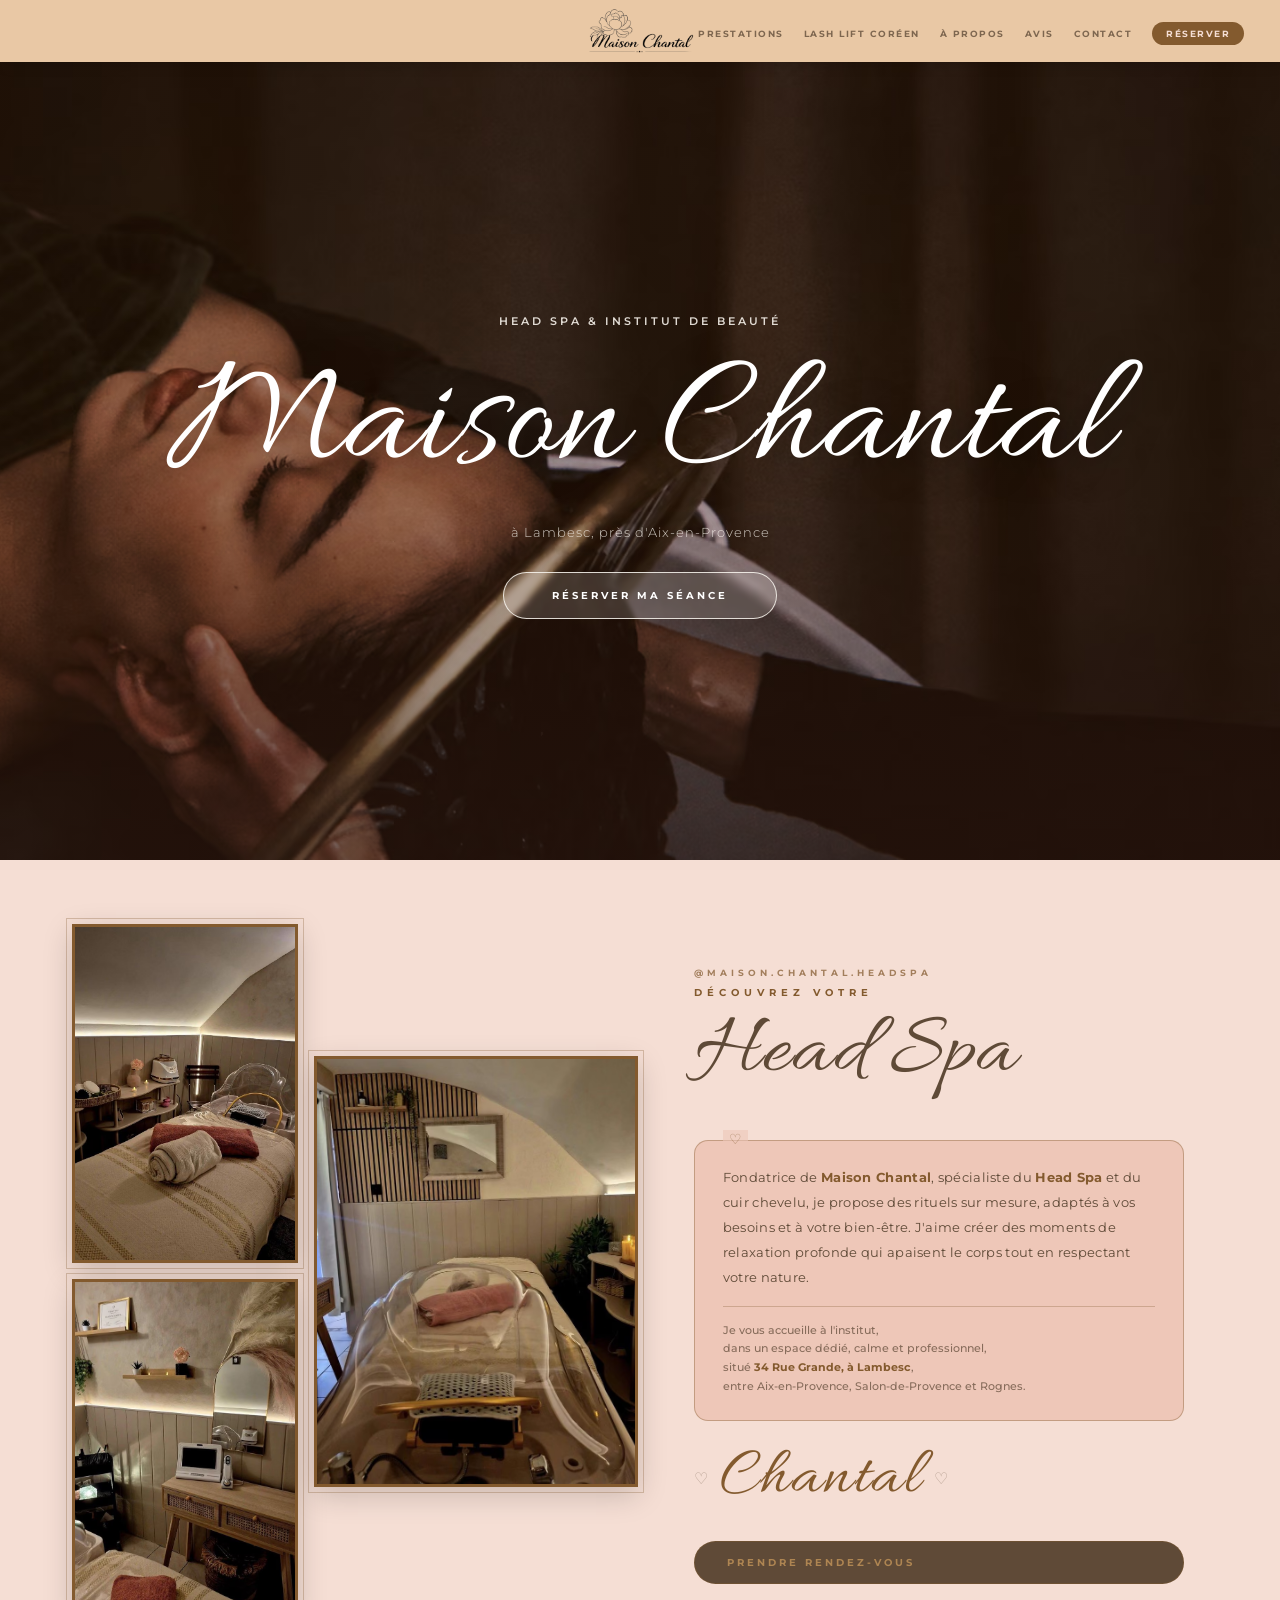
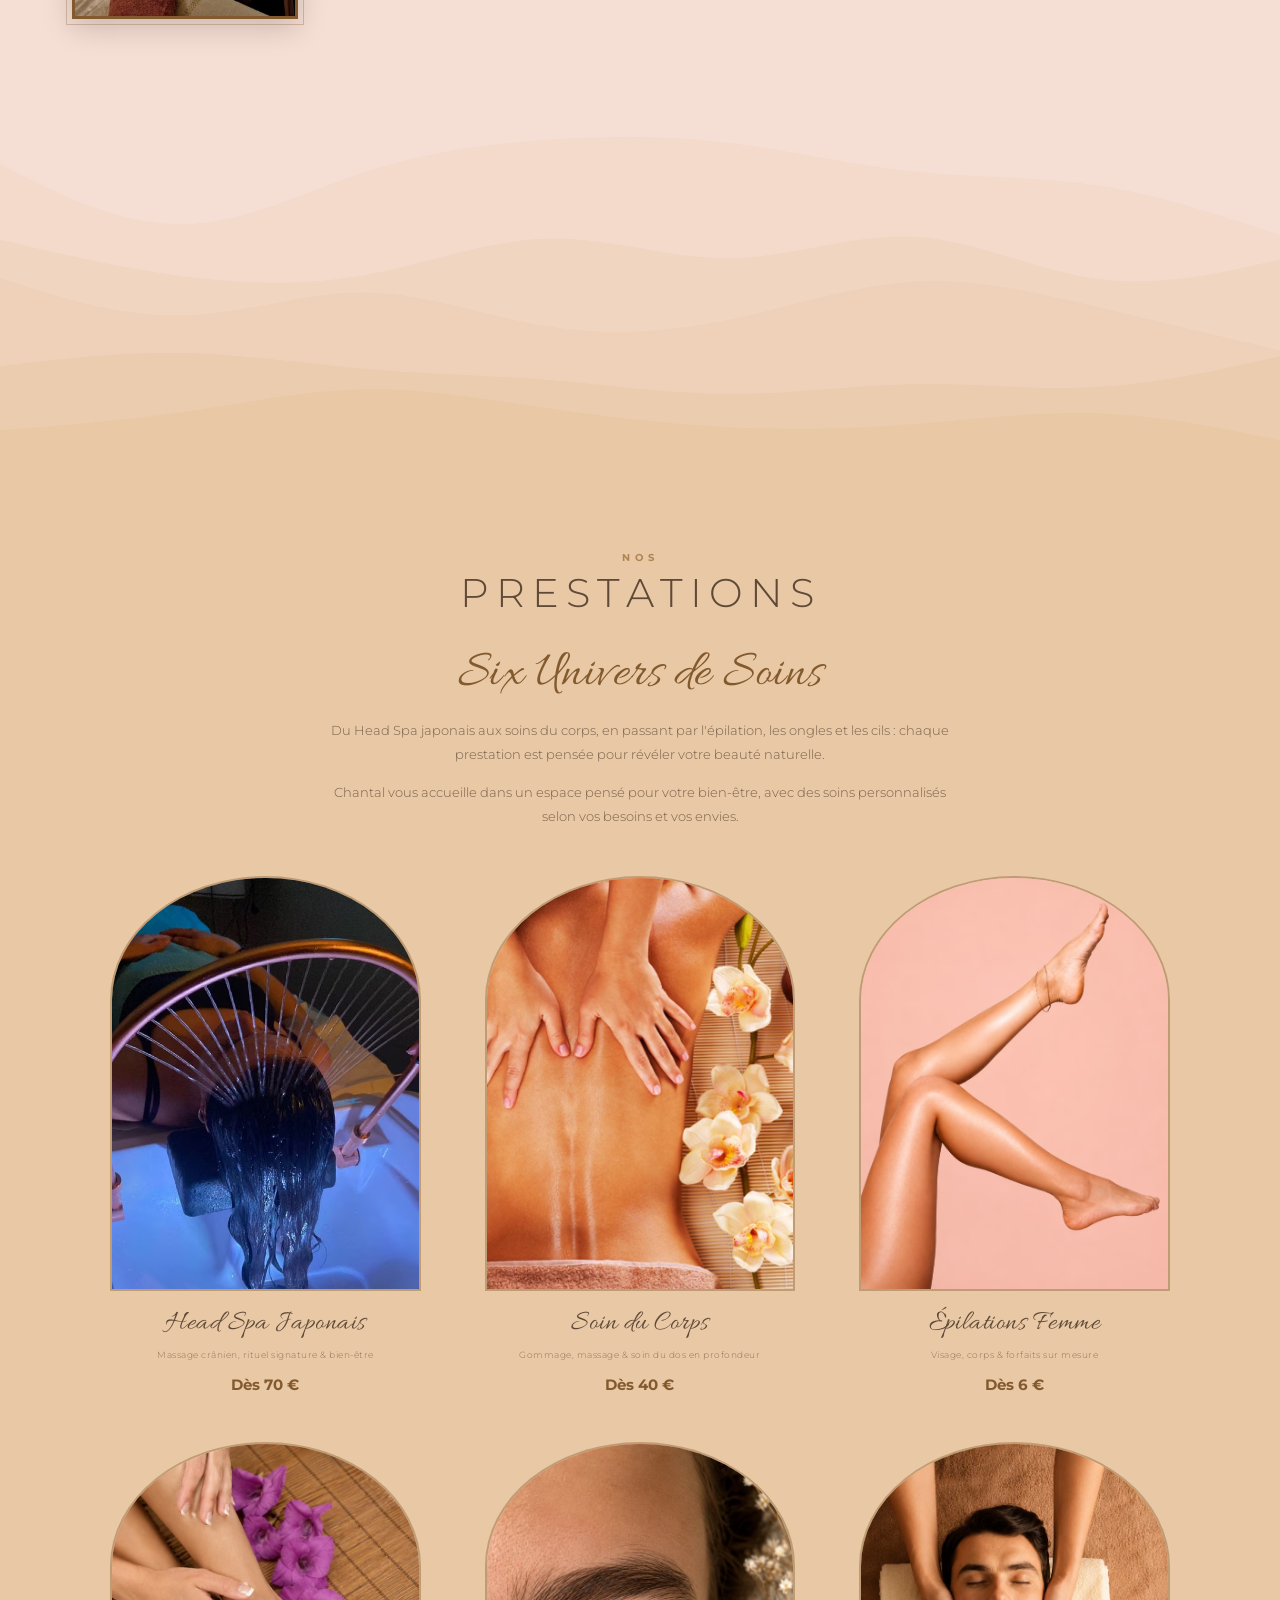
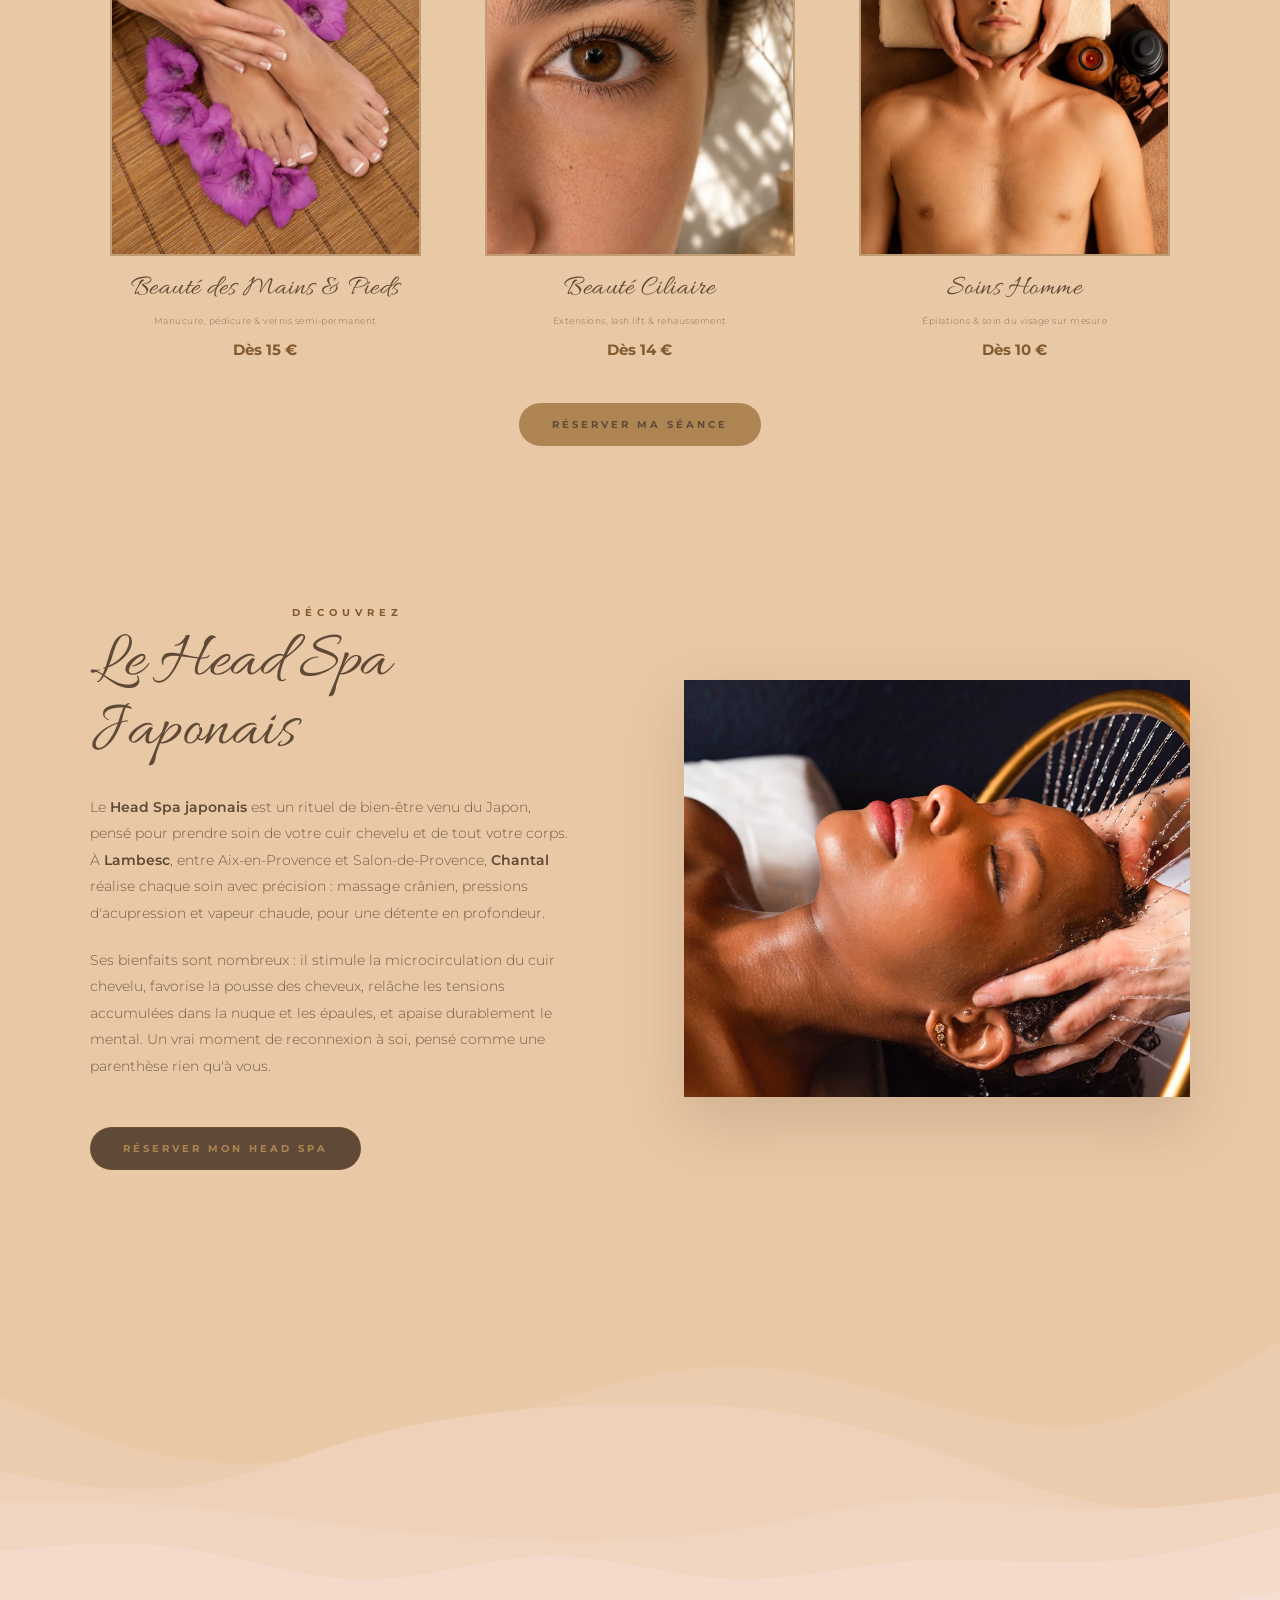
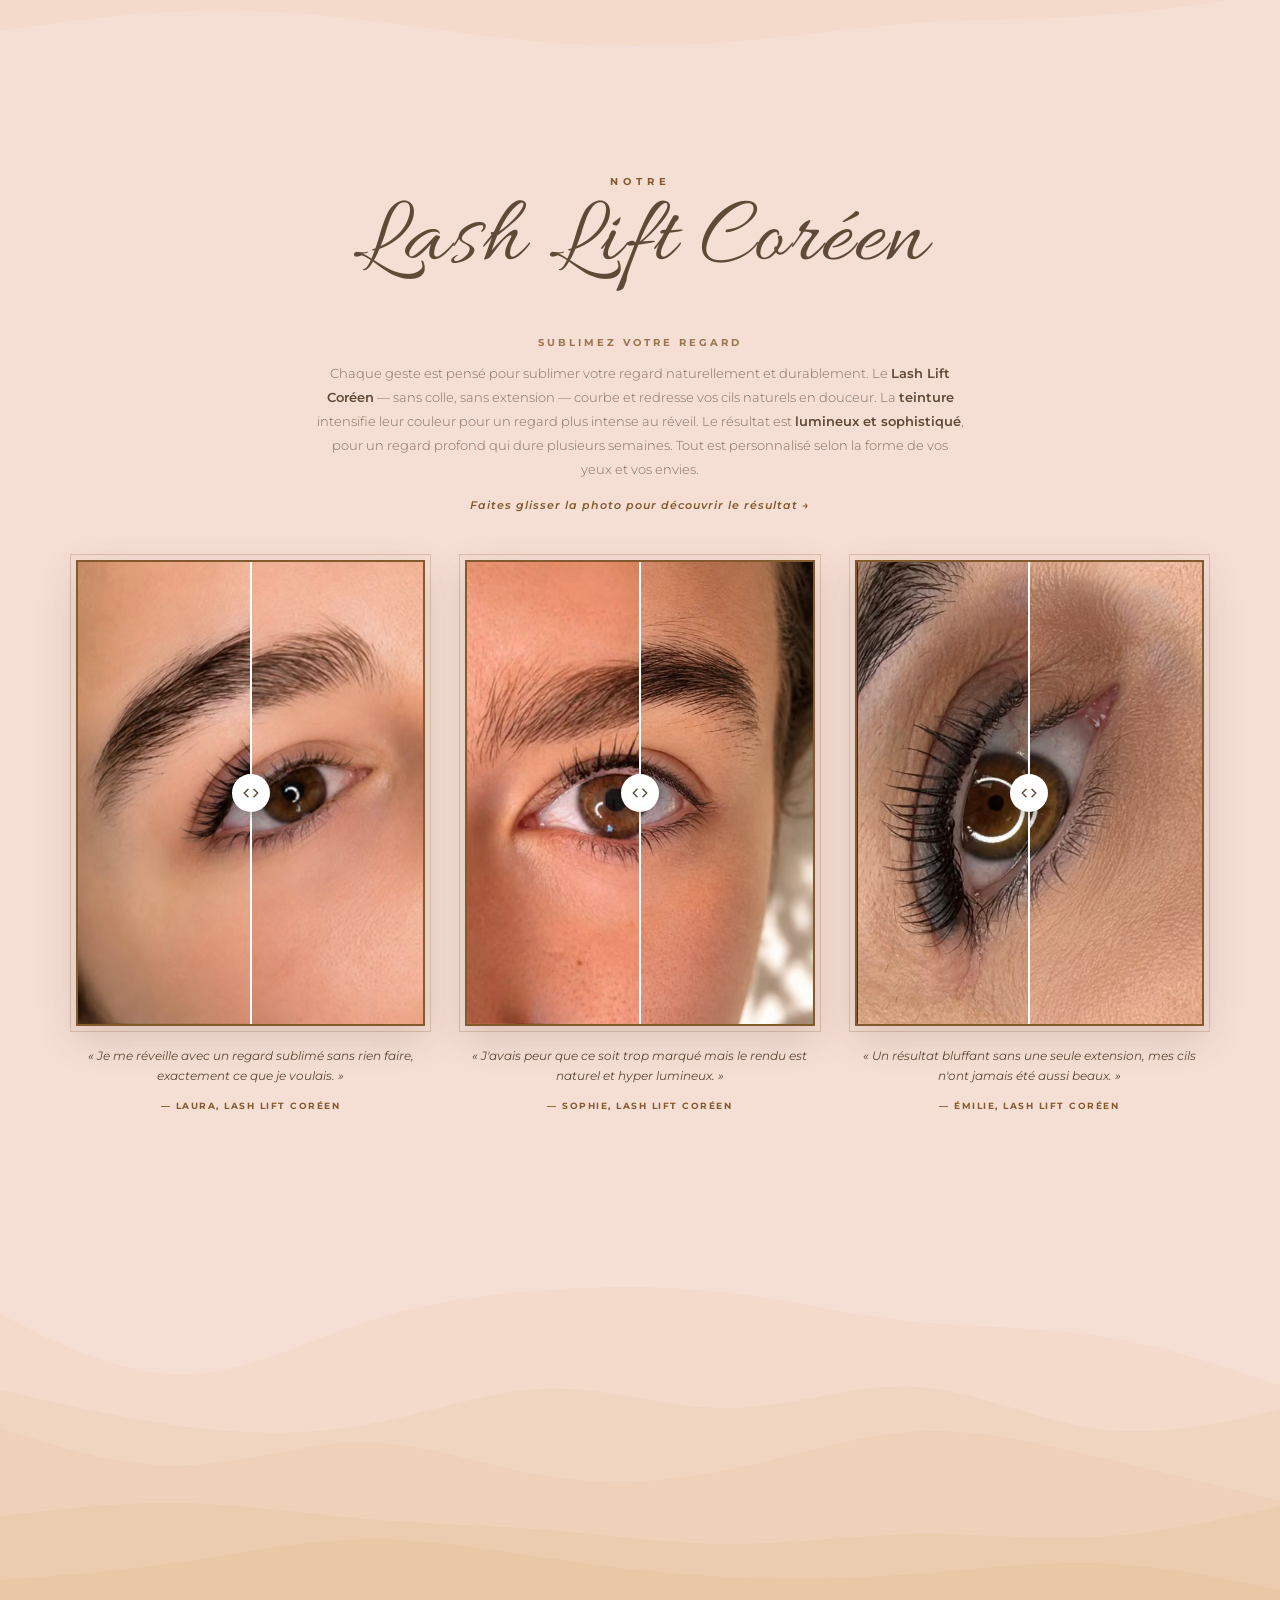
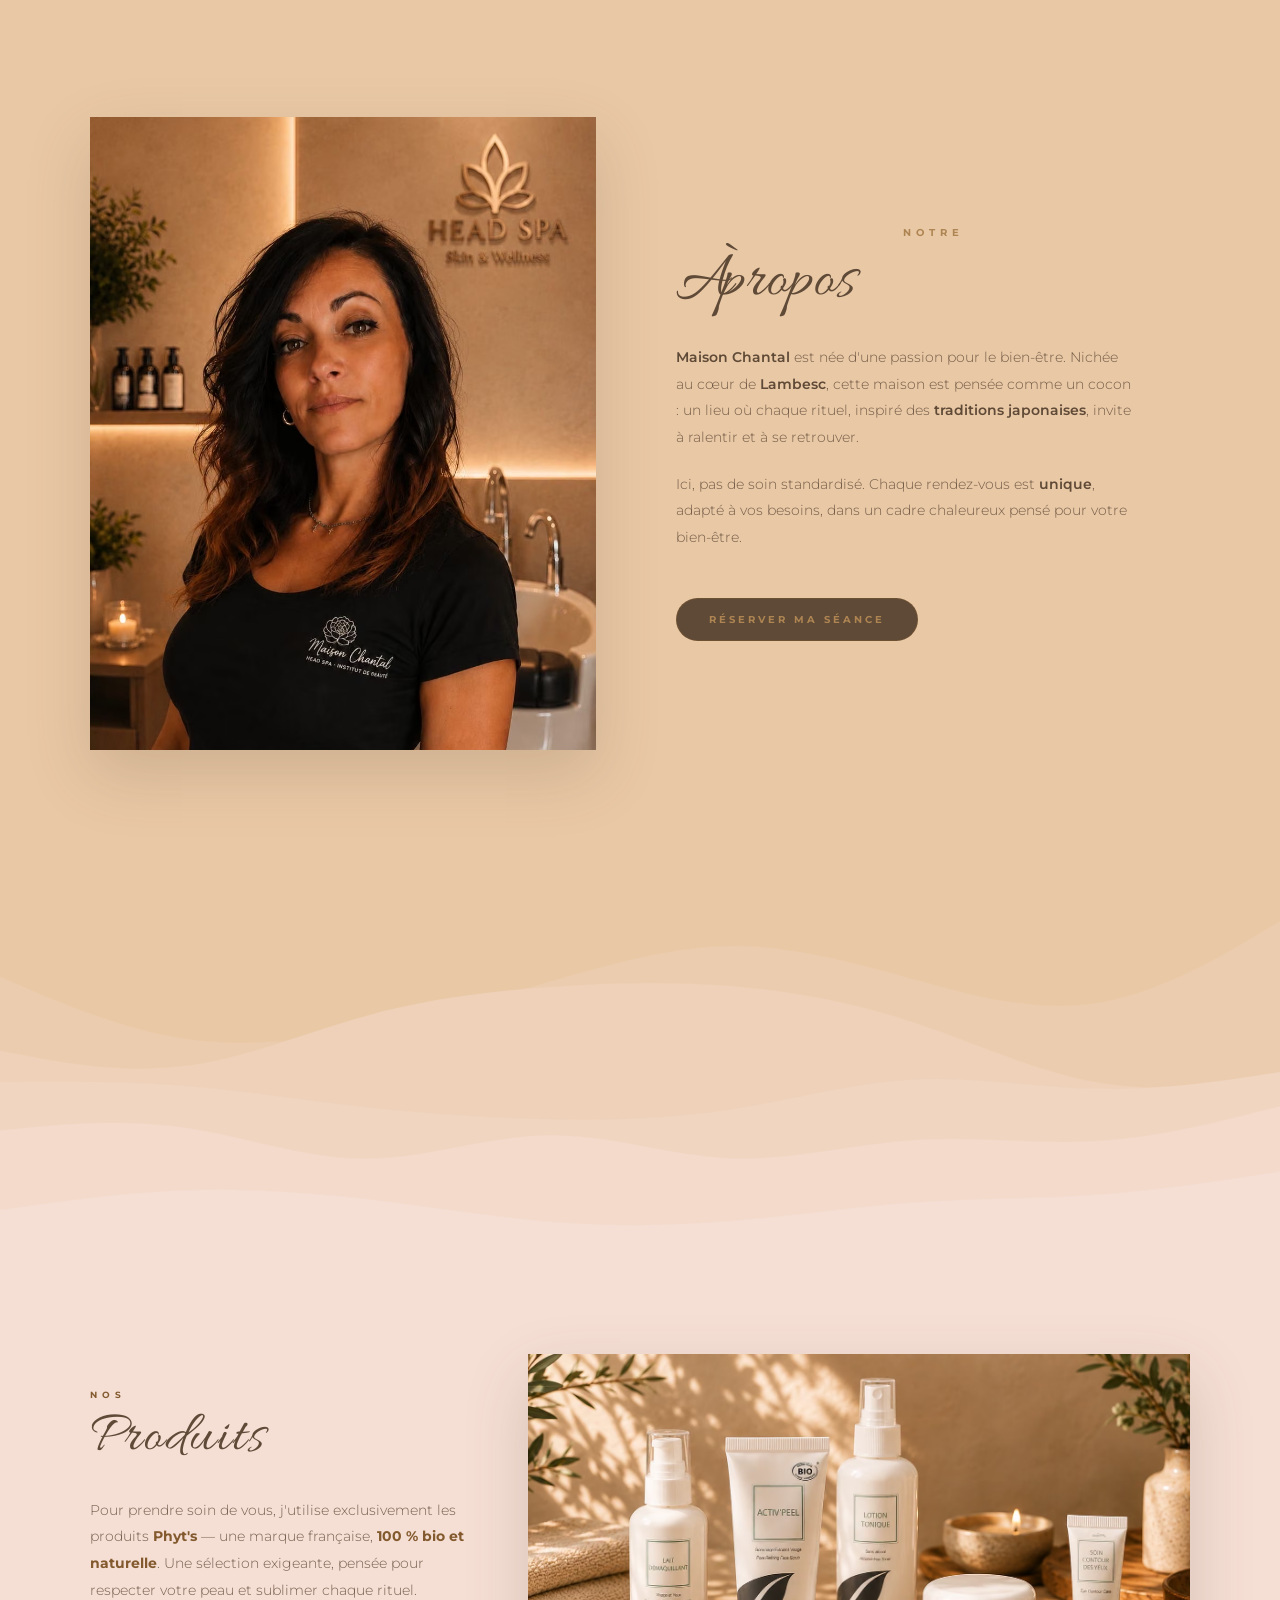
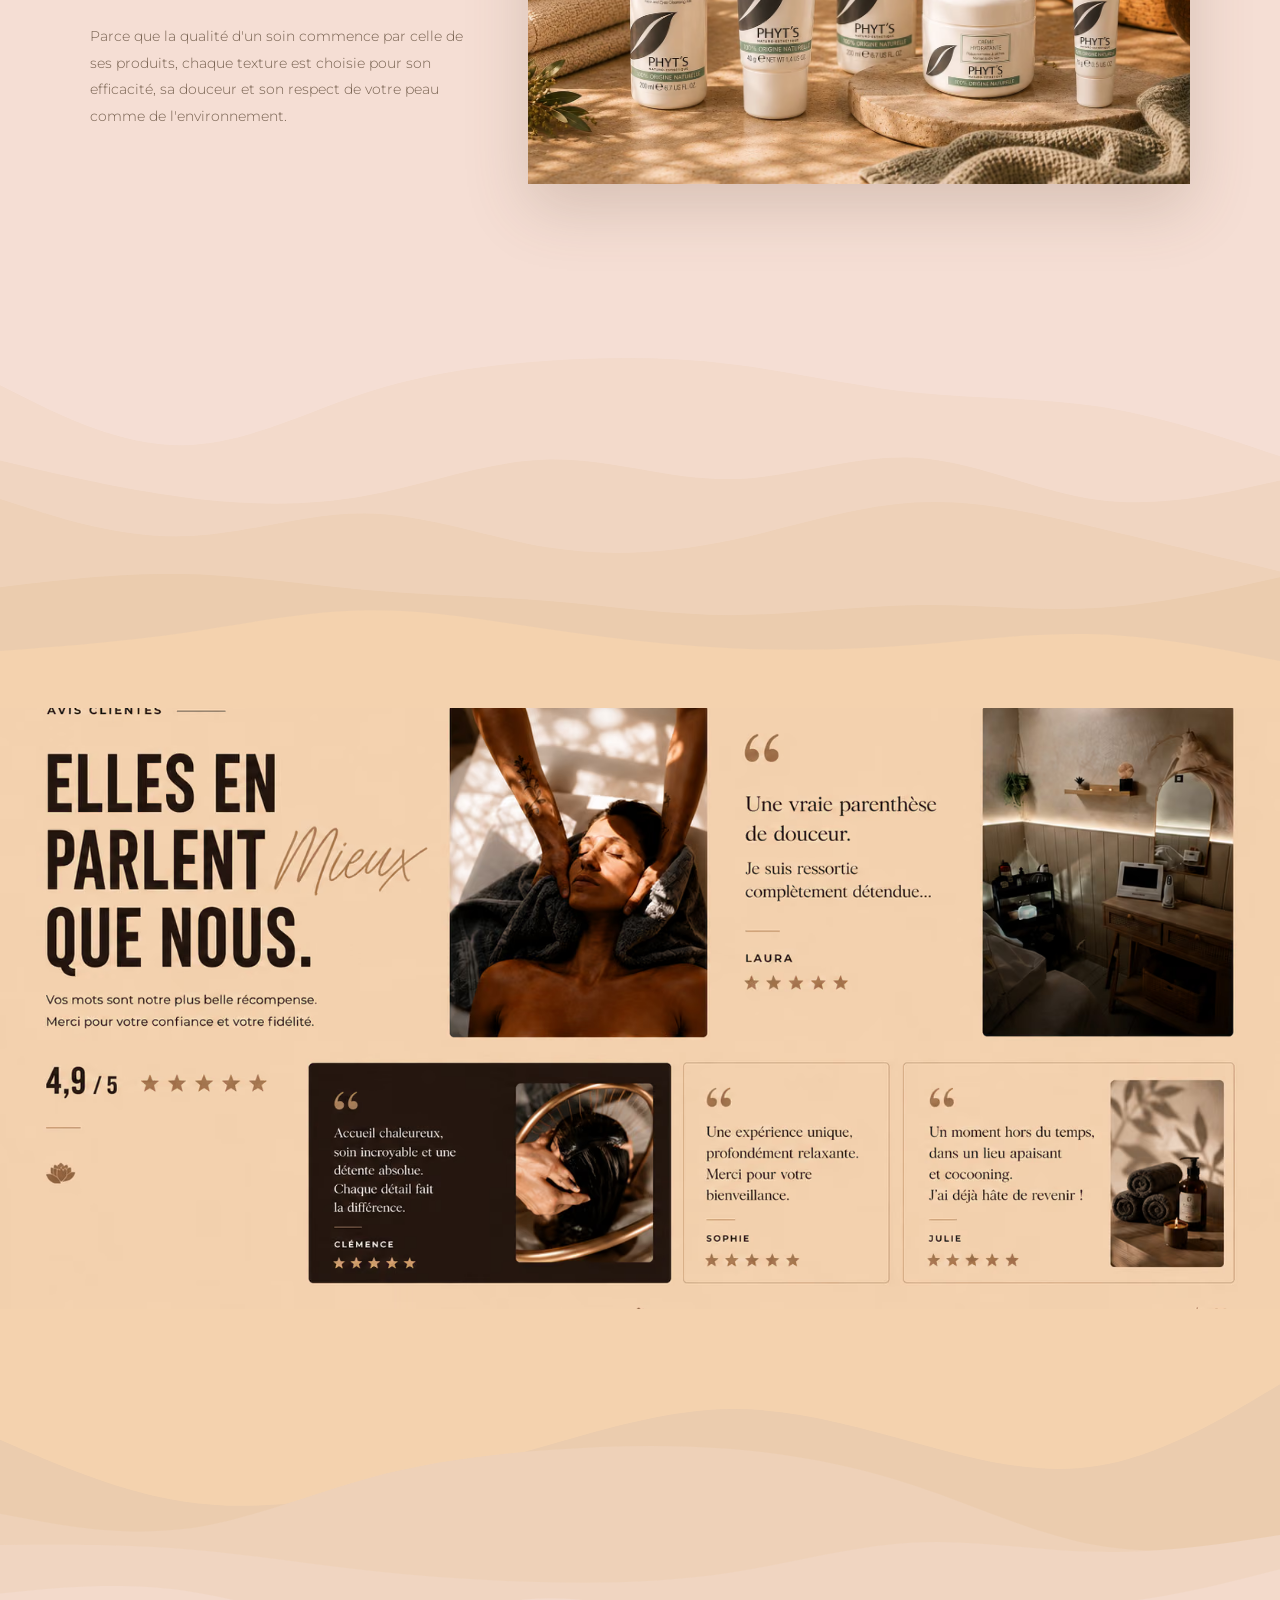
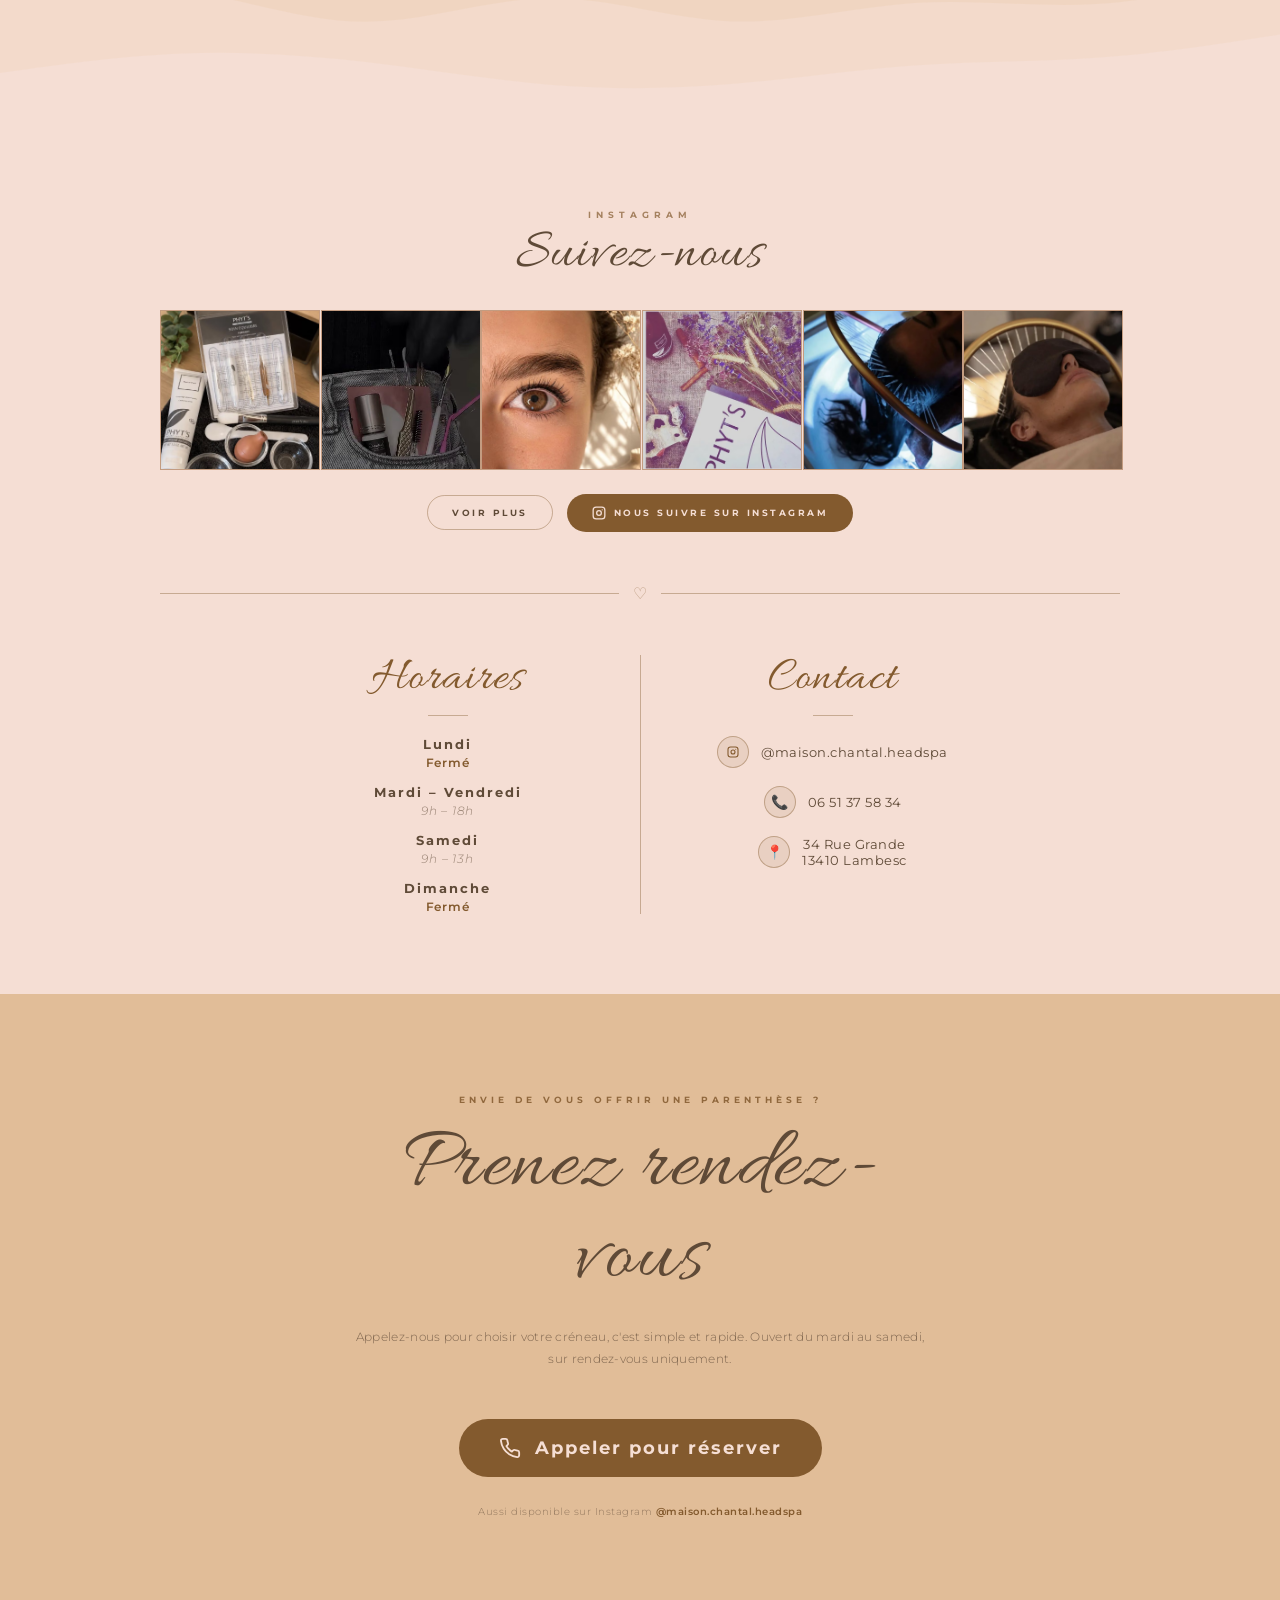
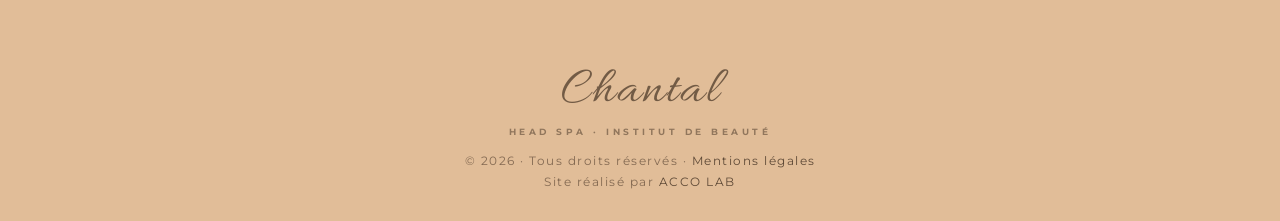
==== commit 7c32ef01: "Header: hauteur plafonnée pour dézoomer sur tablette/grands écrans, tête bien cadrée Co-Authored-By:" ====
--- a/index.html
+++ b/index.html
@@ -85,7 +85,7 @@
   <link rel="icon" type="image/png" sizes="32x32" href="photo/favicon-32.png" />
   <link rel="icon" type="image/png" sizes="192x192" href="photo/favicon-192.png" />
   <link rel="apple-touch-icon" sizes="180x180" href="photo/favicon-192.png" />
-  <link rel="stylesheet" href="style.css?v=28" />
+  <link rel="stylesheet" href="style.css?v=29" />
 </head>
 <body>
 
--- a/style.css
+++ b/style.css
@@ -295,6 +295,7 @@
   position: relative;
   width: 100%;
   height: 100vh;
+  height: min(100vh, 860px);
   min-height: 560px;
   display: flex;
   align-items: center;
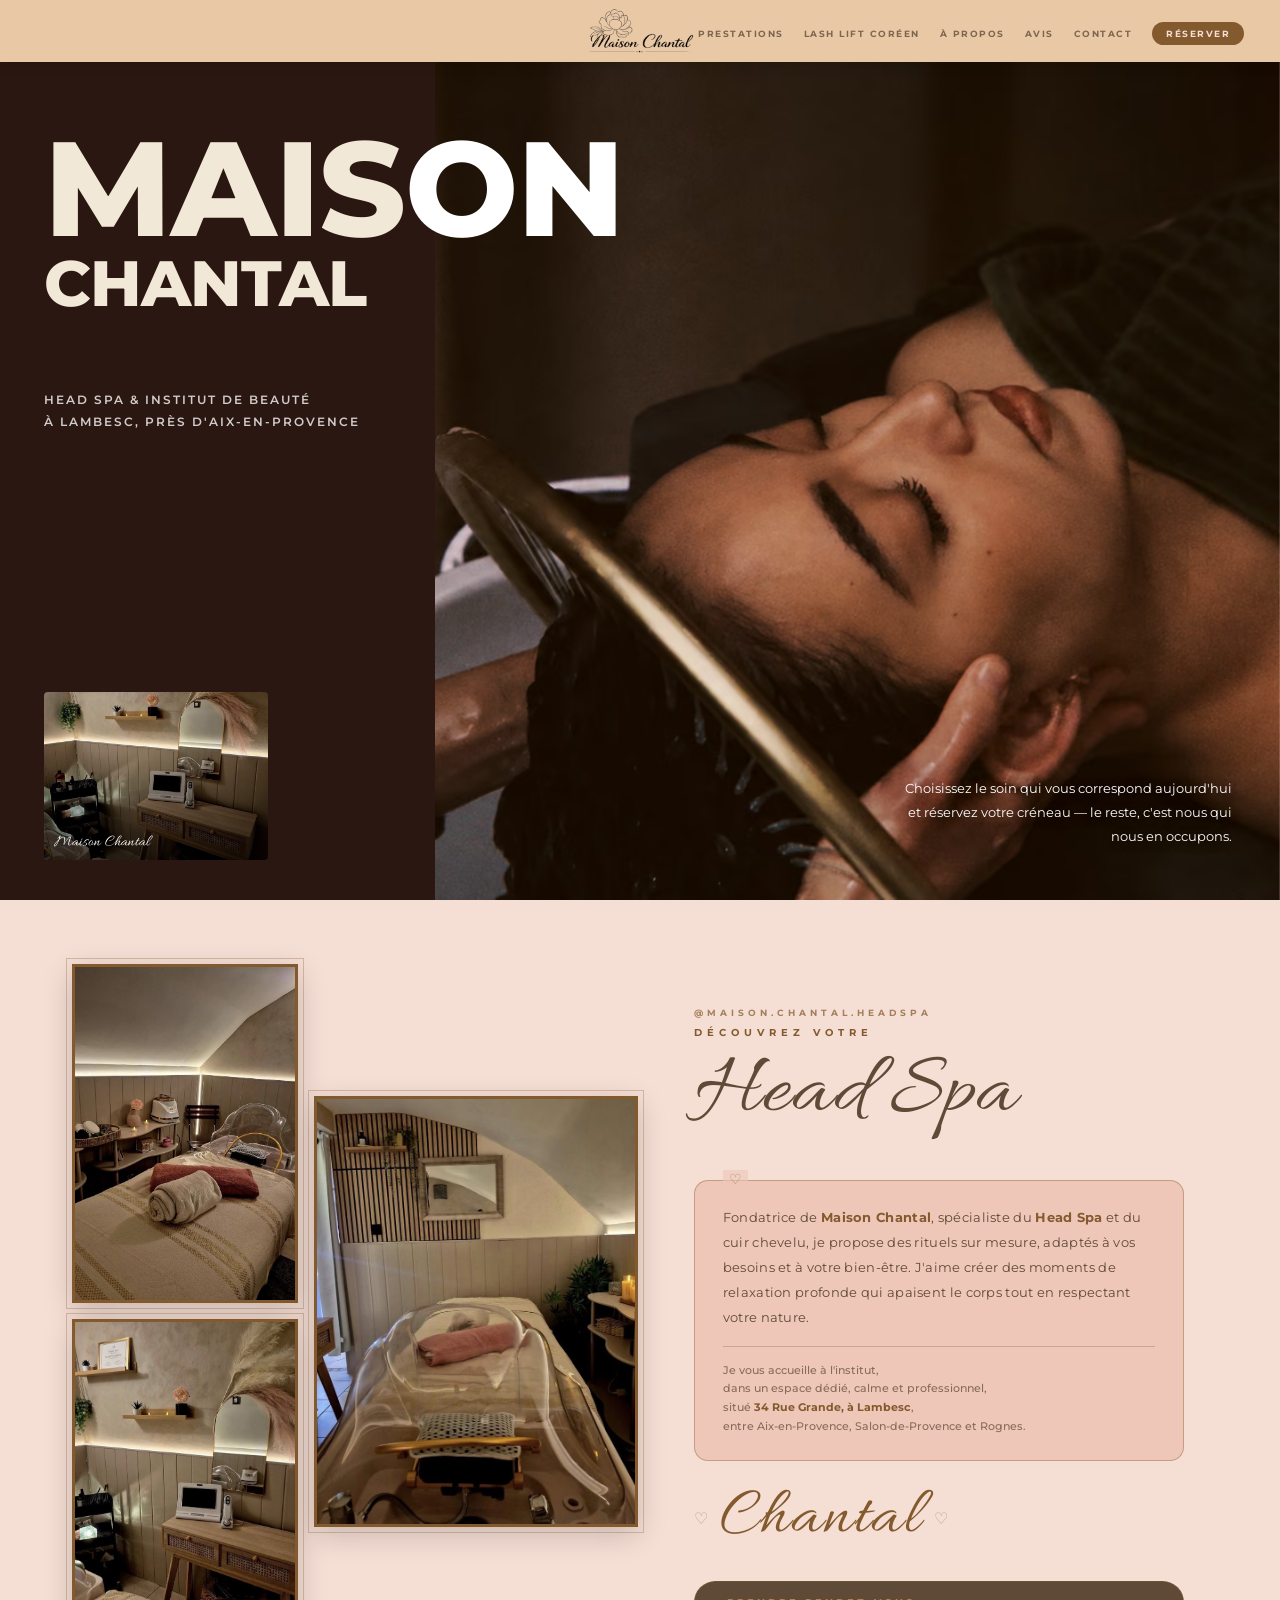
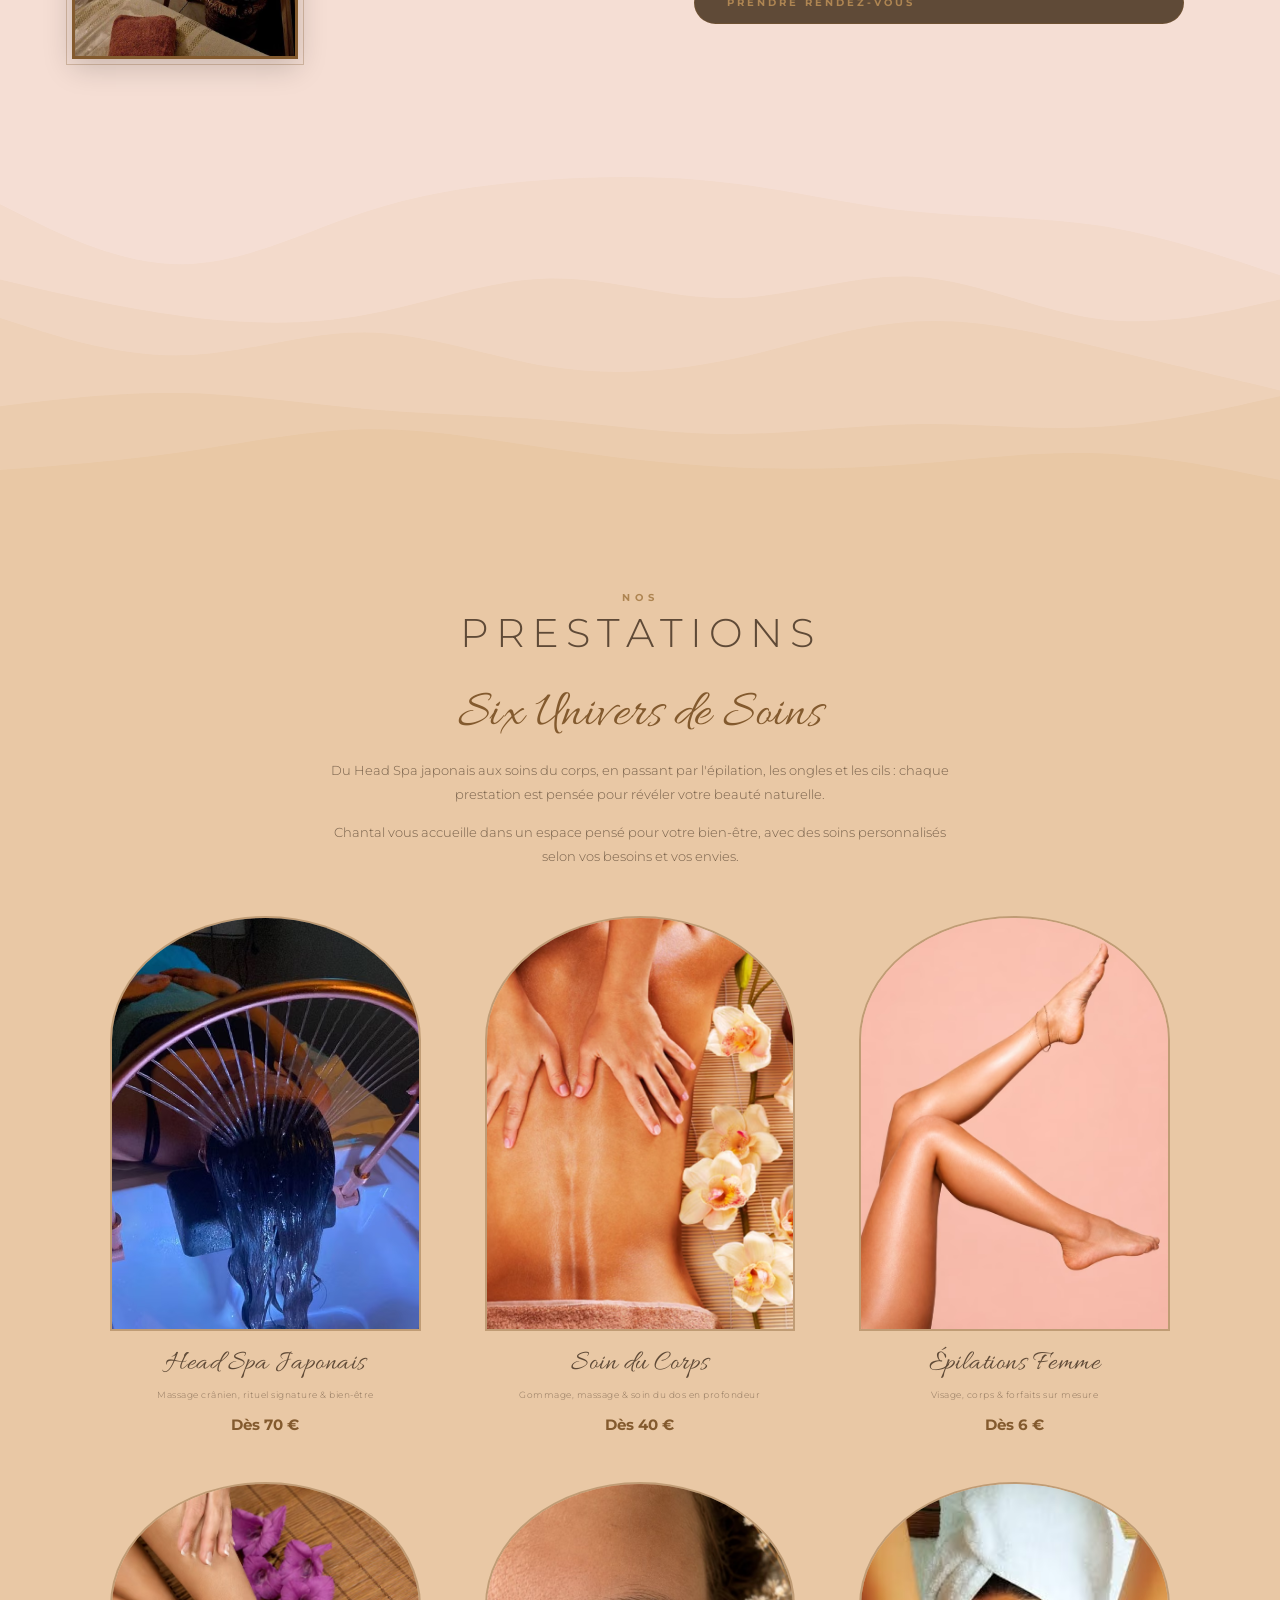
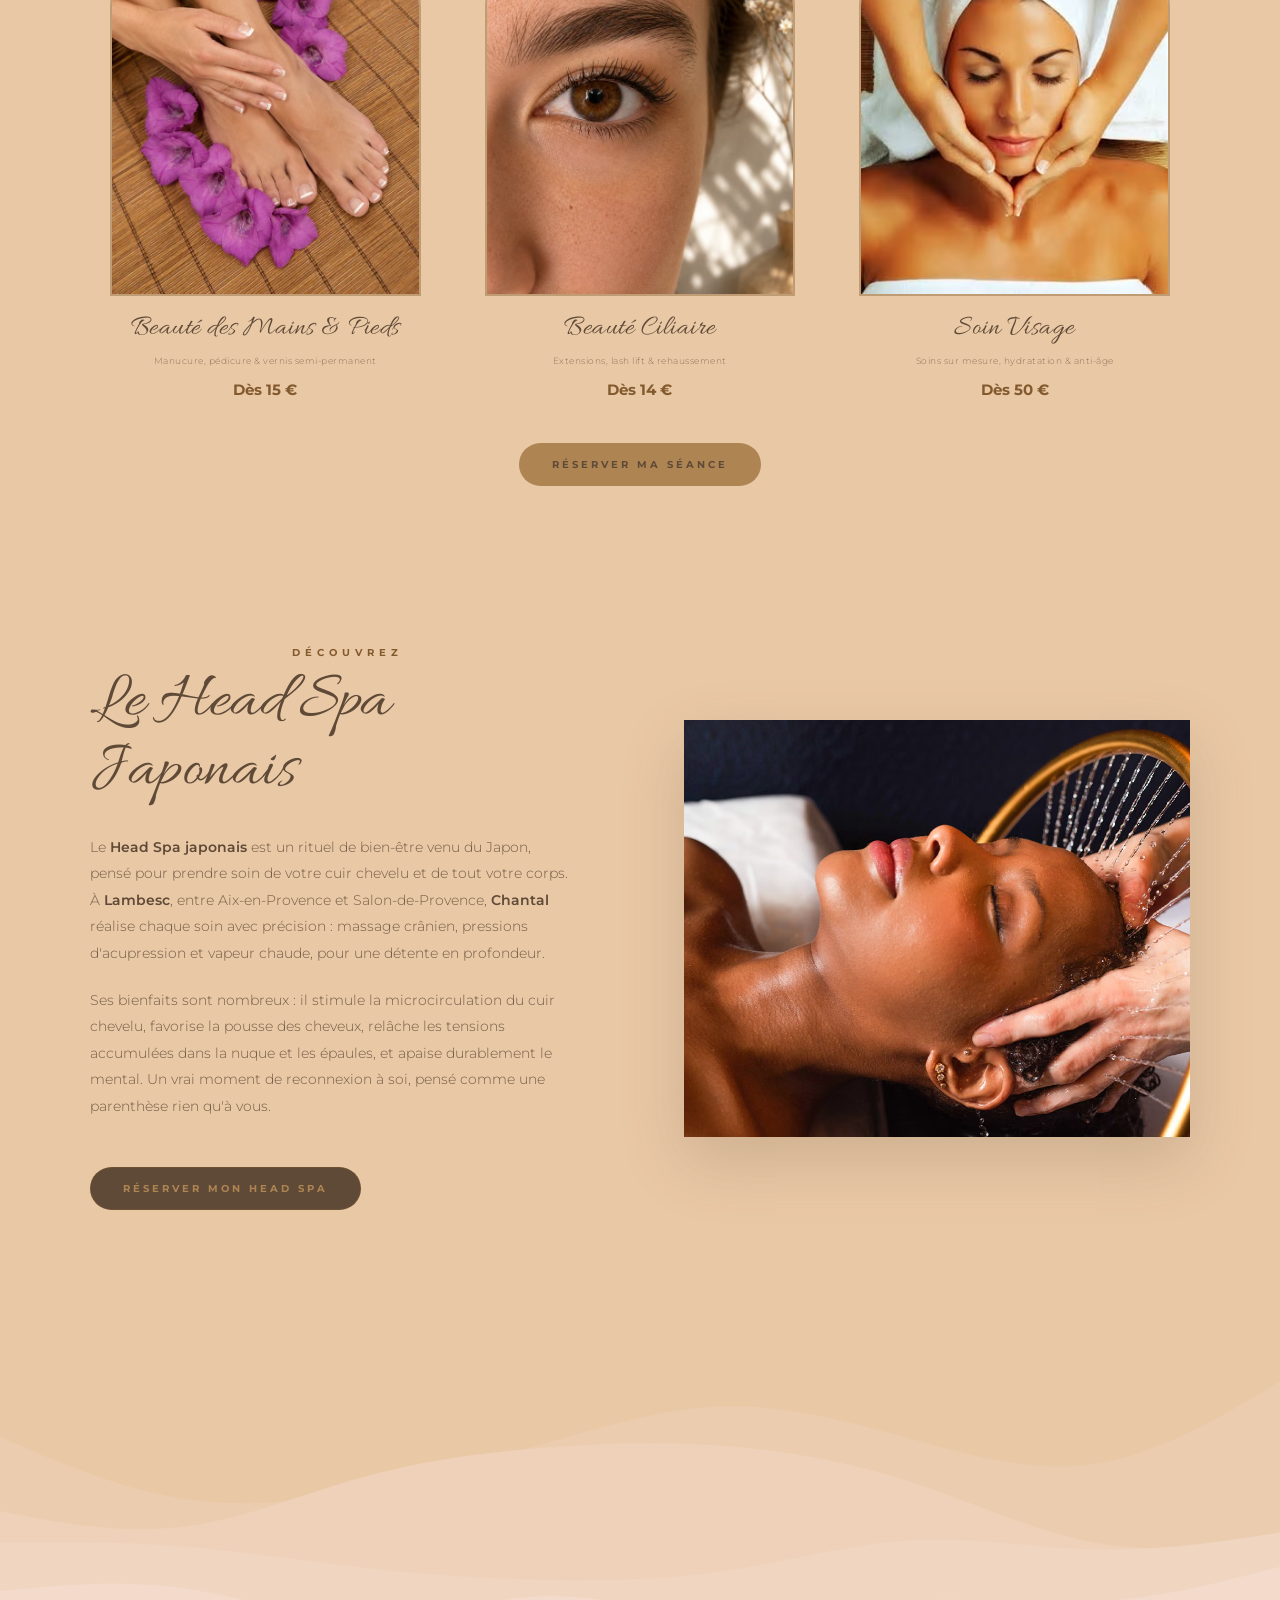
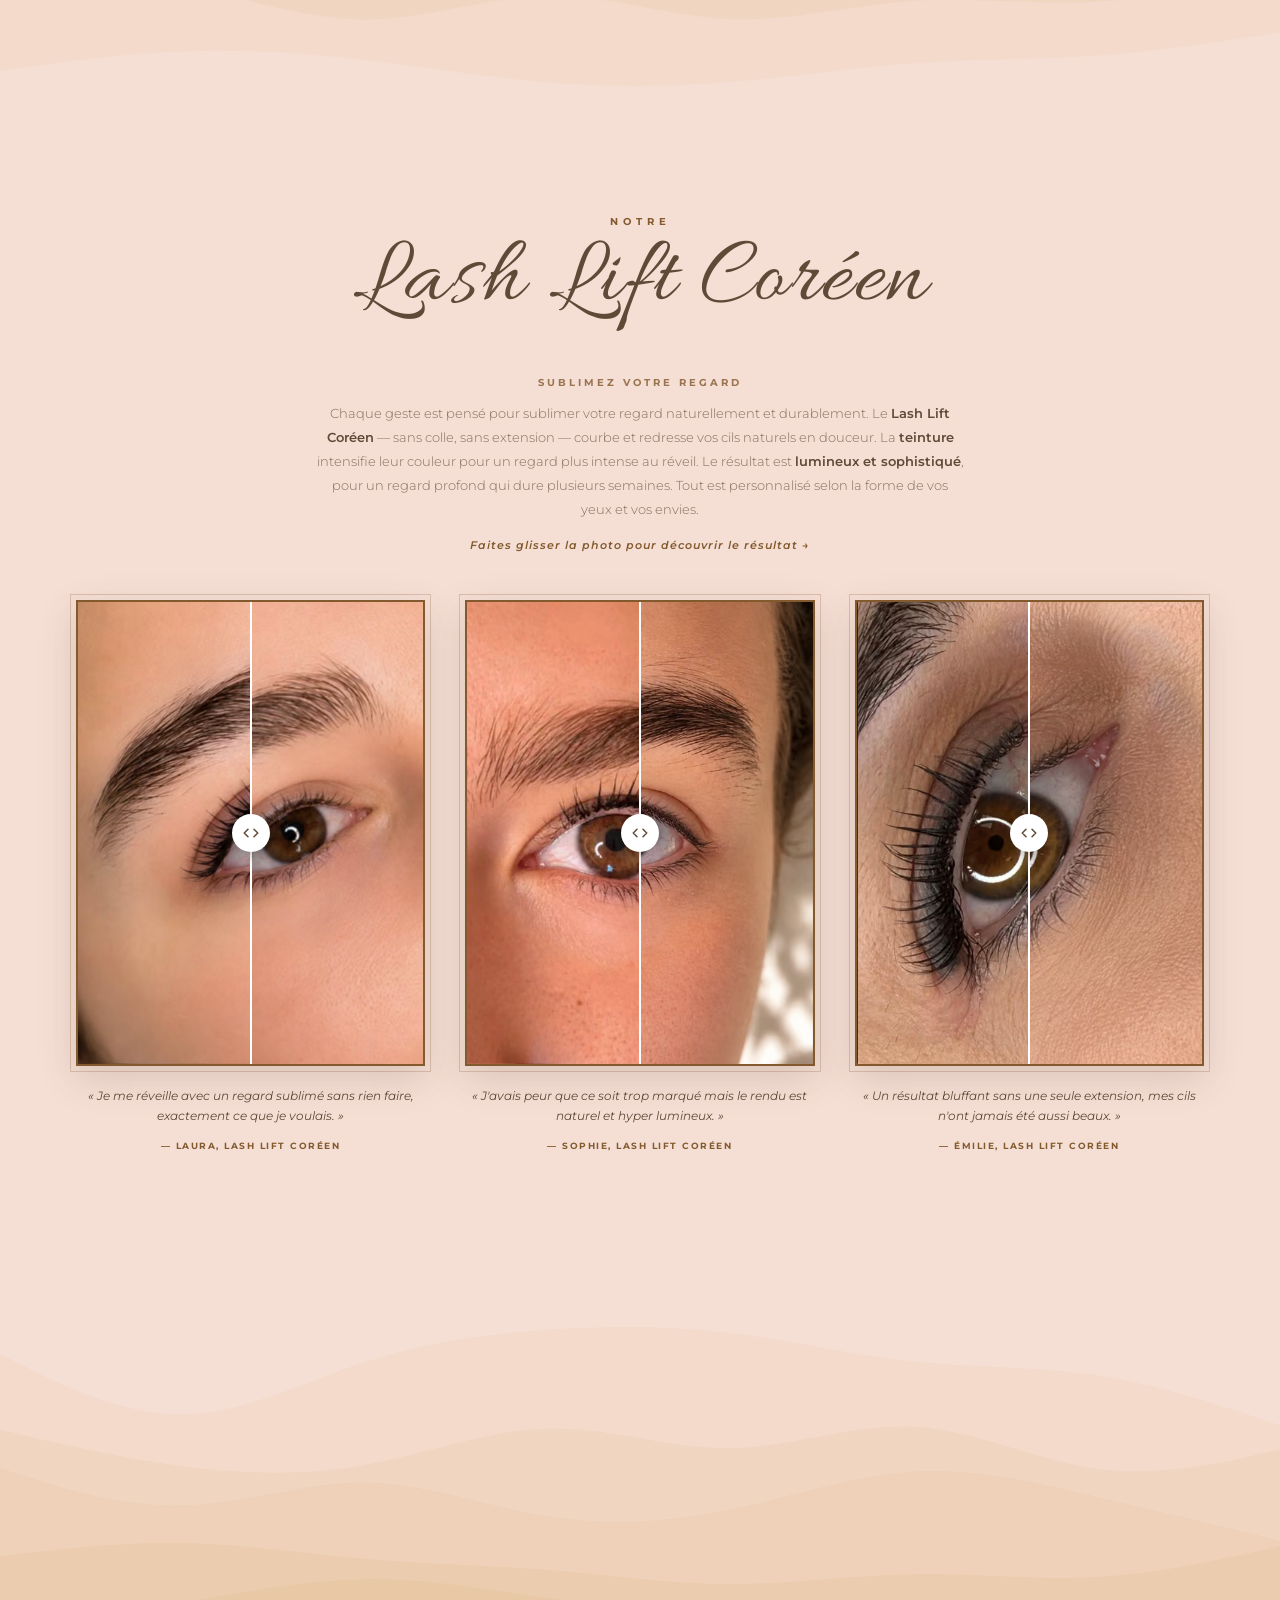
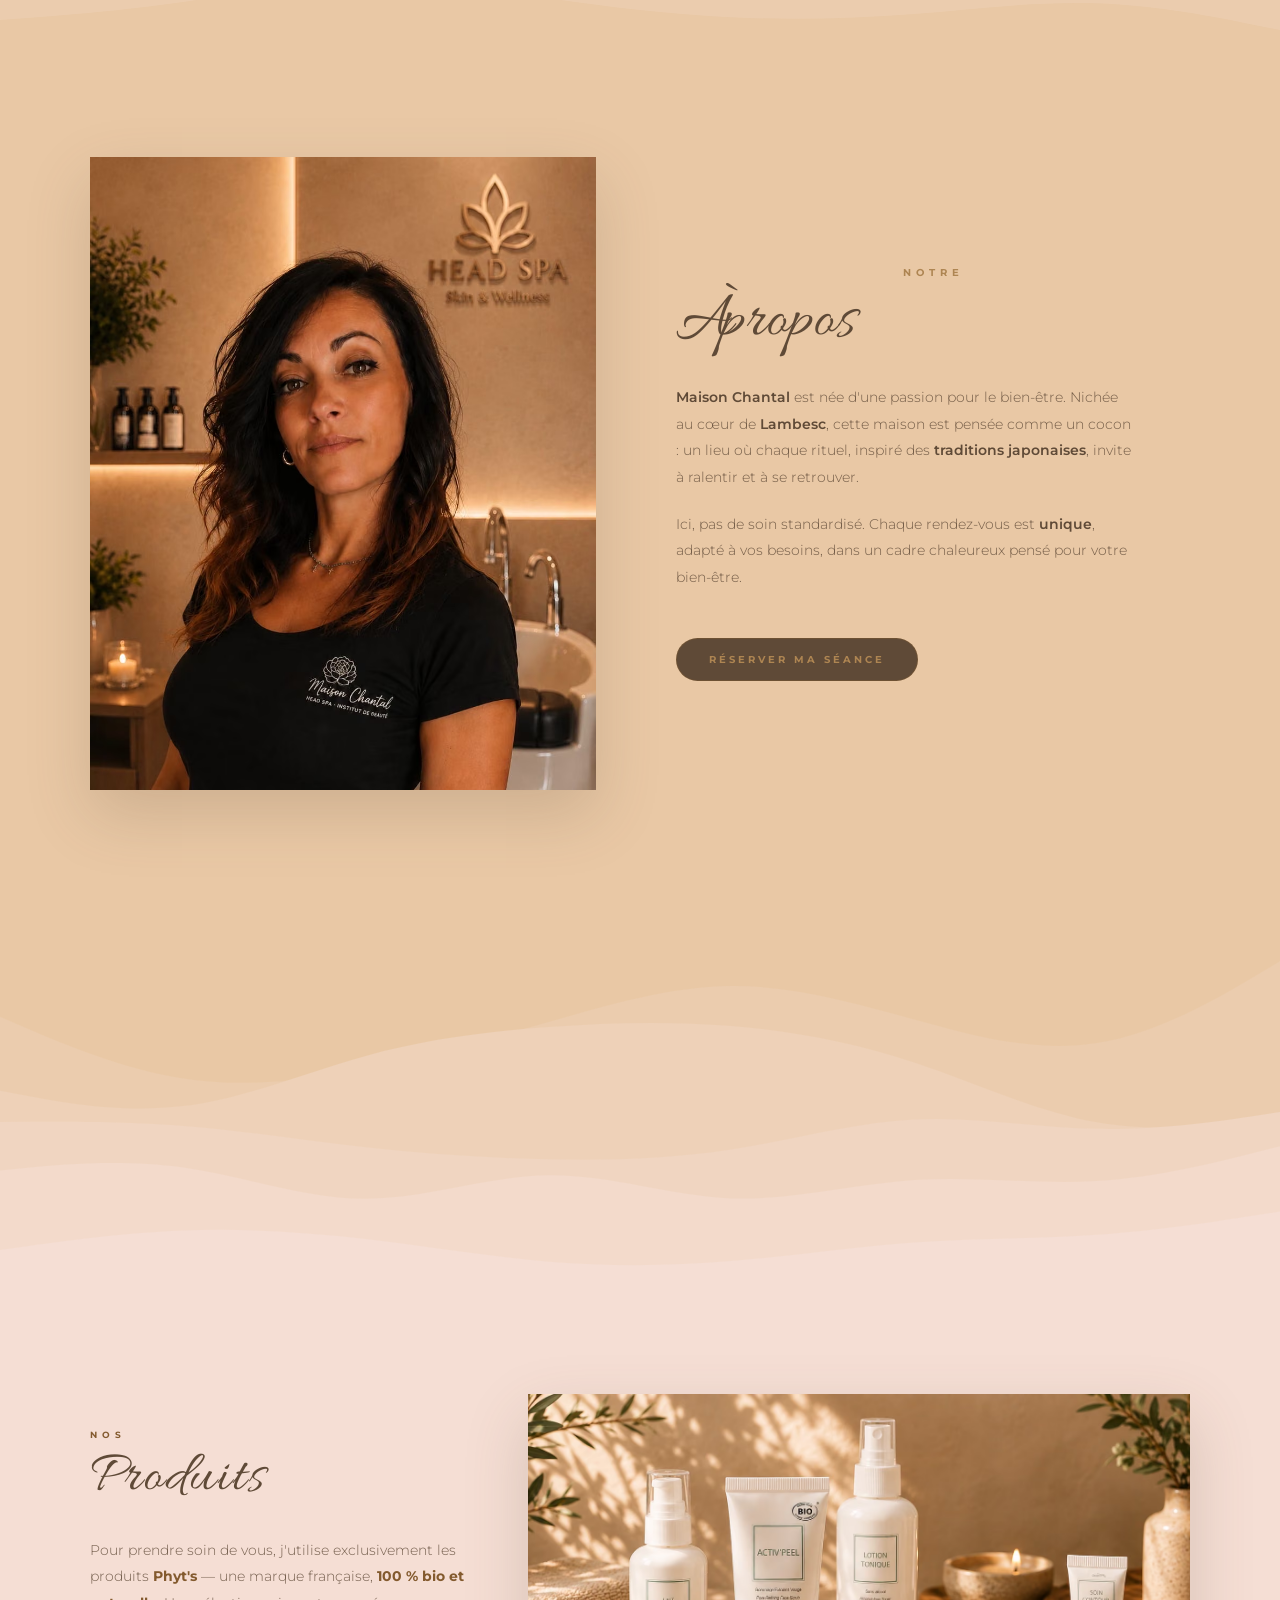
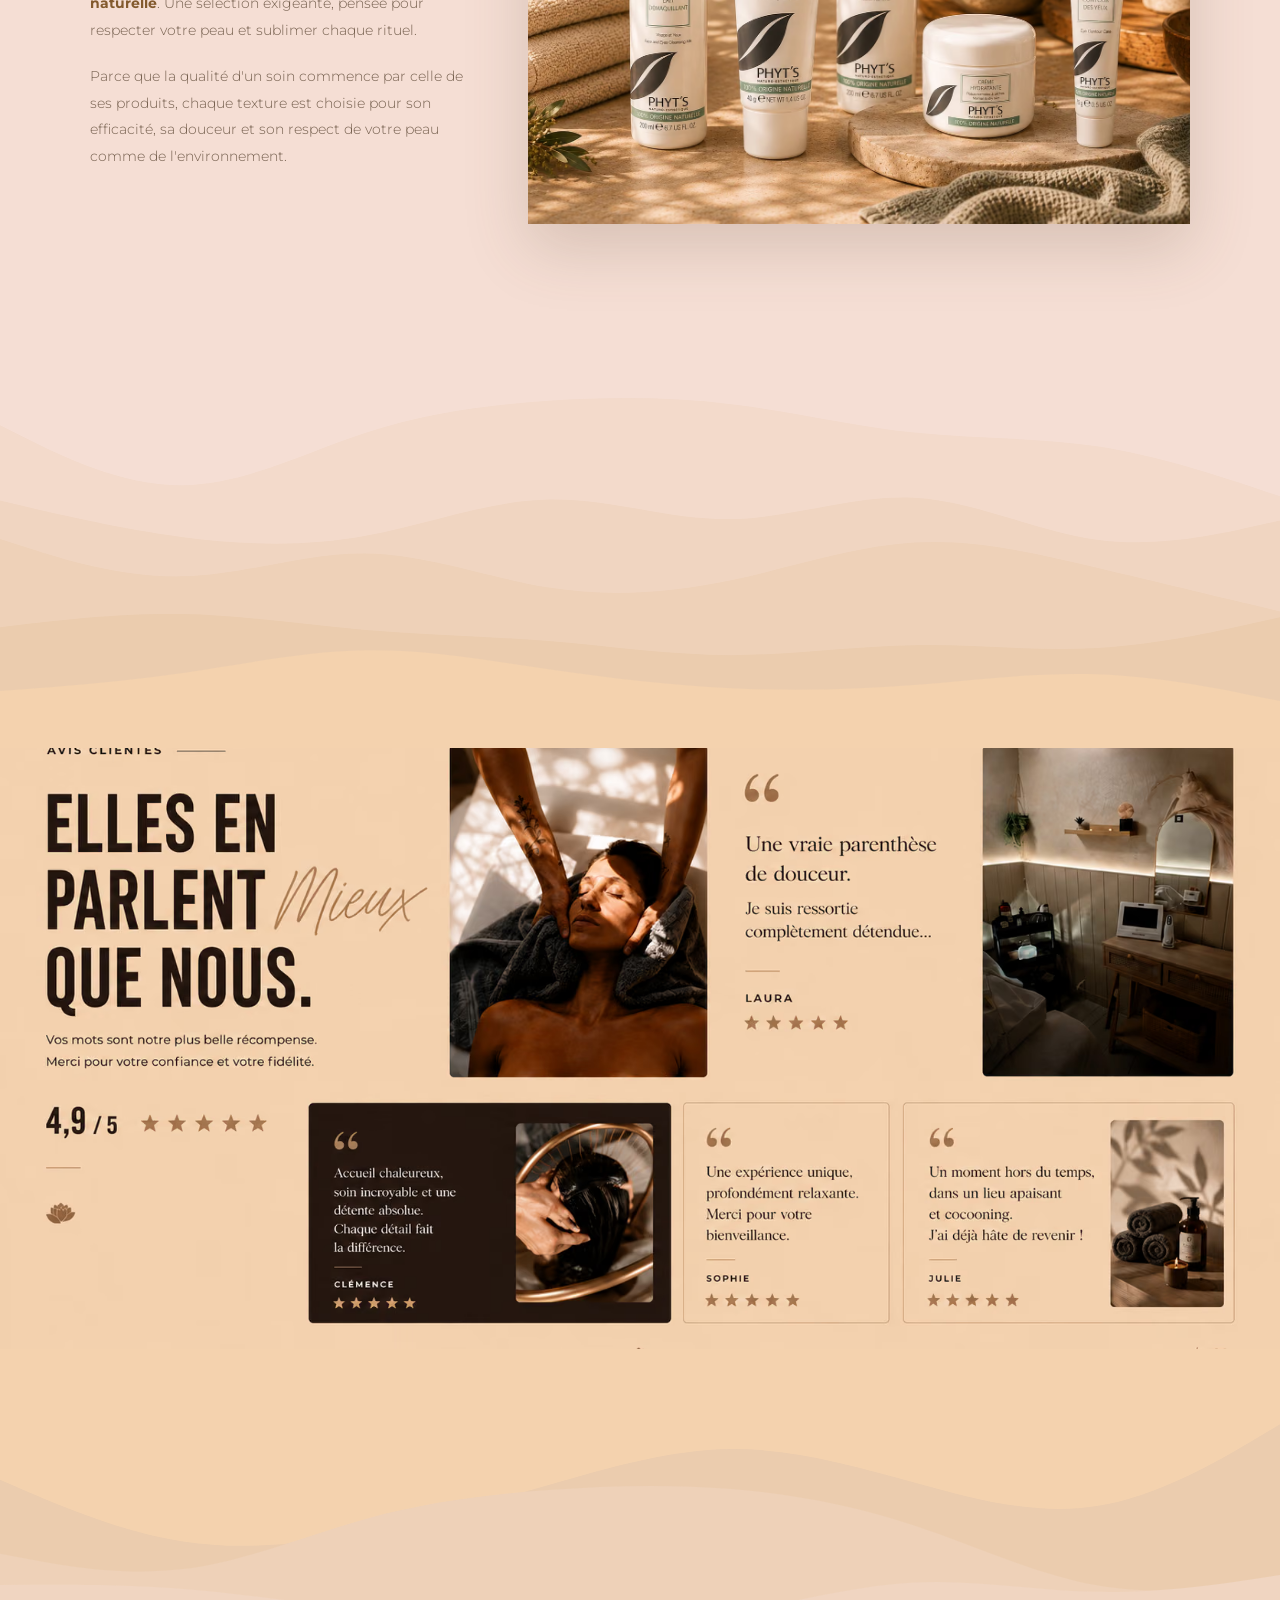
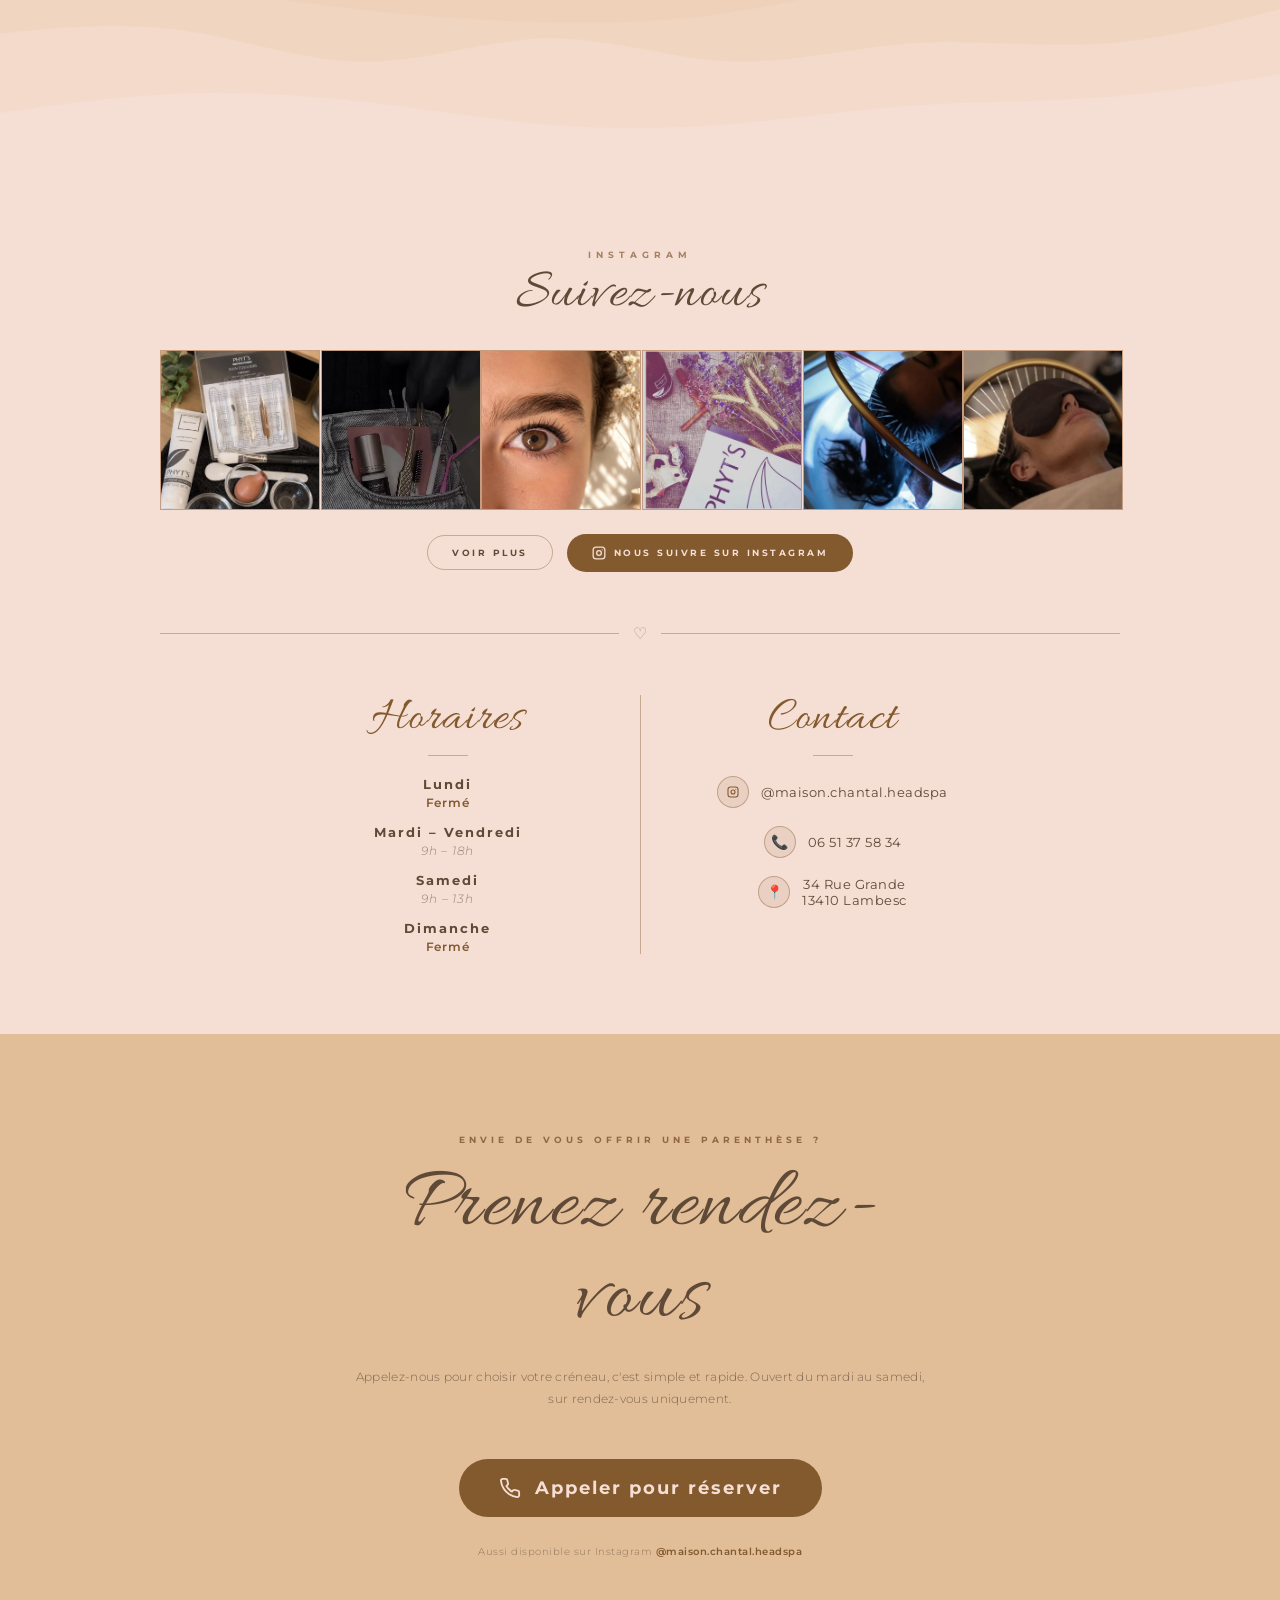
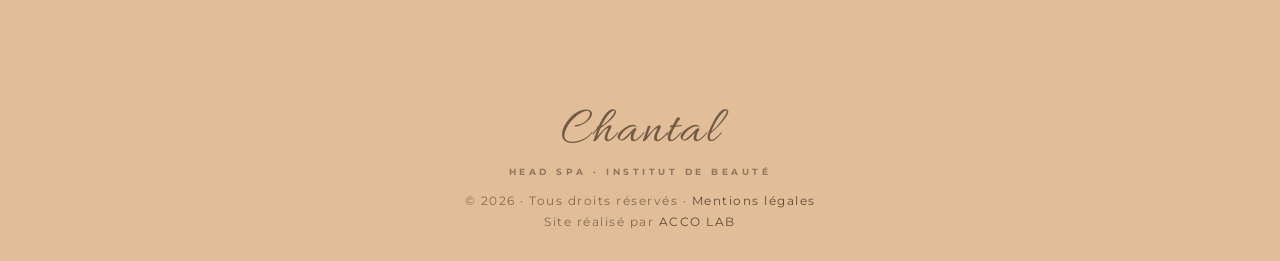
==== commit c5fc78c8: "Header desktop à bande marron (photo inversée), remplacement Soins Homme par Soin Visage Co-Authored" ====
--- a/index.html
+++ b/index.html
@@ -6,18 +6,22 @@
   <title>Maison Chantal – Head Spa &amp; Institut de Beauté | Lambesc, Aix-en-Provence</title>
   <meta name="description" content="Maison Chantal, institut de Head Spa à Lambesc (34 Rue Grande), entre Aix-en-Provence et Salon-de-Provence. Massage crânien, soins du cuir chevelu, rituels de bien-être — sur rendez-vous. Tél : 06 51 37 58 34." />
   <meta name="keywords" content="head spa Lambesc, massage crânien Aix-en-Provence, institut de beauté Lambesc, soin du cuir chevelu Salon-de-Provence, Maison Chantal" />
-  <link rel="canonical" href="https://maison-chantal.fr/" />
+  <meta name="robots" content="index, follow" />
+  <link rel="canonical" href="https://maisonchantal.fr/" />
   <meta property="og:type" content="website" />
-  <meta property="og:url" content="https://maison-chantal.fr/" />
+  <meta property="og:url" content="https://maisonchantal.fr/" />
   <meta property="og:title" content="Maison Chantal – Head Spa à Lambesc" />
   <meta property="og:description" content="Institut de Head Spa à Lambesc, entre Aix-en-Provence et Salon-de-Provence. Massage crânien, rituels capillaires et bien-être sur mesure." />
-  <meta property="og:image" content="https://maison-chantal.fr/photo/placeholder/hero-bg.svg" />
+  <meta property="og:image" content="https://maisonchantal.fr/photo/header.jpg" />
+  <meta property="og:image:width" content="1672" />
+  <meta property="og:image:height" content="941" />
+  <meta property="og:image:alt" content="Rituel de Head Spa japonais chez Maison Chantal" />
   <meta property="og:locale" content="fr_FR" />
   <meta property="og:site_name" content="Maison Chantal" />
   <meta name="twitter:card" content="summary_large_image" />
   <meta name="twitter:title" content="Maison Chantal – Head Spa à Lambesc" />
   <meta name="twitter:description" content="Institut de Head Spa à Lambesc. Massage crânien, soins du cuir chevelu et rituels de bien-être sur mesure." />
-  <meta name="twitter:image" content="https://maison-chantal.fr/photo/placeholder/hero-bg.svg" />
+  <meta name="twitter:image" content="https://maisonchantal.fr/photo/header.jpg" />
   <script type="application/ld+json">
   {
     "@context": "https://schema.org",
@@ -25,10 +29,10 @@
     "name": "Maison Chantal",
     "alternateName": "Institut de Beauté Head Spa Chantal",
     "description": "Institut de Head Spa à Lambesc, spécialisé en massage crânien, soins du cuir chevelu et rituels de bien-être inspirés des traditions japonaises. Sur rendez-vous.",
-    "url": "https://maison-chantal.fr",
+    "url": "https://maisonchantal.fr",
     "telephone": "+33651375834",
-    "image": "https://maison-chantal.fr/photo/placeholder/hero-bg.svg",
-    "logo": "https://maison-chantal.fr/photo/favicon-512.png",
+    "image": "https://maisonchantal.fr/photo/header.jpg",
+    "logo": "https://maisonchantal.fr/photo/favicon-512.png",
     "priceRange": "€€",
     "currenciesAccepted": "EUR",
     "address": {
@@ -65,15 +69,516 @@
       "@type": "OfferCatalog",
       "name": "Prestations Maison Chantal",
       "itemListElement": [
-        { "@type": "Offer", "itemOffered": { "@type": "Service", "name": "Soin Junior", "description": "Massage du cuir chevelu, massage visage, mousse détente, arche, séchage — 45 minutes" }, "price": "70", "priceCurrency": "EUR" },
-        { "@type": "Offer", "itemOffered": { "@type": "Service", "name": "Soin Découverte", "description": "Massage du cuir chevelu, visage, nuque et décolleté, mousse détente, arche, séchage — 45 minutes" }, "price": "85", "priceCurrency": "EUR" },
-        { "@type": "Offer", "itemOffered": { "@type": "Service", "name": "Soin Évasion", "description": "Bilan cuir chevelu, massage cuir chevelu, visage, corps, bras et mains, vapeur — 1h30" }, "price": "150", "priceCurrency": "EUR" },
-        { "@type": "Offer", "itemOffered": { "@type": "Service", "name": "Soin Prestige", "description": "Bilan cuir chevelu, soin visage adapté, massage cuir chevelu, corps, mains et pieds, vapeur — 2h" }, "price": "210", "priceCurrency": "EUR" },
-        { "@type": "Offer", "itemOffered": { "@type": "Service", "name": "Soin du Corps", "description": "Gommage, massage et soin du dos" }, "price": "40", "priceCurrency": "EUR" },
-        { "@type": "Offer", "itemOffered": { "@type": "Service", "name": "Épilations Femme", "description": "Visage, corps et forfaits sur mesure" }, "price": "6", "priceCurrency": "EUR" },
-        { "@type": "Offer", "itemOffered": { "@type": "Service", "name": "Beauté des Mains & Pieds", "description": "Manucure, pédicure et vernis semi-permanent" }, "price": "15", "priceCurrency": "EUR" },
-        { "@type": "Offer", "itemOffered": { "@type": "Service", "name": "Beauté Ciliaire", "description": "Extensions de cils, lash lift et rehaussement" }, "price": "14", "priceCurrency": "EUR" },
-        { "@type": "Offer", "itemOffered": { "@type": "Service", "name": "Soins Homme", "description": "Épilations et soin du visage" }, "price": "10", "priceCurrency": "EUR" }
+        {
+          "@type": "OfferCatalog",
+          "name": "Head Spa Japonais",
+          "itemListElement": [
+            {
+              "@type": "Offer",
+              "itemOffered": {
+                "@type": "Service",
+                "name": "Soin Junior",
+                "description": "Massage du cuir chevelu, massage visage, mousse détente, arche, séchage. Durée : 45 min."
+              },
+              "price": "70",
+              "priceCurrency": "EUR"
+            },
+            {
+              "@type": "Offer",
+              "itemOffered": {
+                "@type": "Service",
+                "name": "Soin Découverte",
+                "description": "Massage du cuir chevelu, visage, nuque et décolleté, mousse détente, arche, séchage libre service. Durée : 45 min."
+              },
+              "price": "85",
+              "priceCurrency": "EUR"
+            },
+            {
+              "@type": "Offer",
+              "itemOffered": {
+                "@type": "Service",
+                "name": "Soin Évasion",
+                "description": "Bilan cuir chevelu, massage du cuir chevelu, massage visage, massage du corps, bras & mains, mousse détente, arche, vapeur, séchage. Durée : 1h30."
+              },
+              "price": "150",
+              "priceCurrency": "EUR"
+            },
+            {
+              "@type": "Offer",
+              "itemOffered": {
+                "@type": "Service",
+                "name": "Soin Prestige",
+                "description": "Bilan cuir chevelu, soin du visage adapté, massage du cuir chevelu, massage visage, massage haut du corps, bras & mains, cheveux, massage pieds, mousse détente, arche, vapeur, séchage. Durée : 2h."
+              },
+              "price": "210",
+              "priceCurrency": "EUR"
+            }
+          ]
+        },
+        {
+          "@type": "OfferCatalog",
+          "name": "Soin du Corps",
+          "itemListElement": [
+            {
+              "@type": "Offer",
+              "itemOffered": {
+                "@type": "Service",
+                "name": "Gommage corps",
+                "description": "Exfolie, adoucit, nourrit. Durée : 30 min."
+              },
+              "price": "40",
+              "priceCurrency": "EUR"
+            },
+            {
+              "@type": "Offer",
+              "itemOffered": {
+                "@type": "Service",
+                "name": "Soin équilibre du dos",
+                "description": "Nettoyage, exfoliation, massage, masque. Durée : 45 min."
+              },
+              "price": "50",
+              "priceCurrency": "EUR"
+            },
+            {
+              "@type": "Offer",
+              "itemOffered": {
+                "@type": "Service",
+                "name": "Soin douceur",
+                "description": "Massage buste, nuque, trapèzes, visage, cuir chevelu. Pour une relaxation profonde. Durée : 40 min."
+              },
+              "price": "45",
+              "priceCurrency": "EUR"
+            },
+            {
+              "@type": "Offer",
+              "itemOffered": {
+                "@type": "Service",
+                "name": "Massage cocooning",
+                "description": "Gommage au sable de sel et massage à l'huile de coco. Durée : 1h."
+              },
+              "price": "75",
+              "priceCurrency": "EUR"
+            }
+          ]
+        },
+        {
+          "@type": "OfferCatalog",
+          "name": "Épilations Femme",
+          "itemListElement": [
+            {
+              "@type": "Offer",
+              "itemOffered": {
+                "@type": "Service",
+                "name": "Sourcils"
+              },
+              "price": "12",
+              "priceCurrency": "EUR"
+            },
+            {
+              "@type": "Offer",
+              "itemOffered": {
+                "@type": "Service",
+                "name": "Lèvres ou menton"
+              },
+              "price": "10",
+              "priceCurrency": "EUR"
+            },
+            {
+              "@type": "Offer",
+              "itemOffered": {
+                "@type": "Service",
+                "name": "Visage (sourcils, lèvre, menton)"
+              },
+              "price": "25",
+              "priceCurrency": "EUR"
+            },
+            {
+              "@type": "Offer",
+              "itemOffered": {
+                "@type": "Service",
+                "name": "Aisselles"
+              },
+              "price": "15",
+              "priceCurrency": "EUR"
+            },
+            {
+              "@type": "Offer",
+              "itemOffered": {
+                "@type": "Service",
+                "name": "Maillot classique"
+              },
+              "price": "12",
+              "priceCurrency": "EUR"
+            },
+            {
+              "@type": "Offer",
+              "itemOffered": {
+                "@type": "Service",
+                "name": "Maillot échancré"
+              },
+              "price": "18",
+              "priceCurrency": "EUR"
+            },
+            {
+              "@type": "Offer",
+              "itemOffered": {
+                "@type": "Service",
+                "name": "Maillot intégral"
+              },
+              "price": "25",
+              "priceCurrency": "EUR"
+            },
+            {
+              "@type": "Offer",
+              "itemOffered": {
+                "@type": "Service",
+                "name": "Demi-jambes"
+              },
+              "price": "20",
+              "priceCurrency": "EUR"
+            },
+            {
+              "@type": "Offer",
+              "itemOffered": {
+                "@type": "Service",
+                "name": "Cuisses"
+              },
+              "price": "22",
+              "priceCurrency": "EUR"
+            },
+            {
+              "@type": "Offer",
+              "itemOffered": {
+                "@type": "Service",
+                "name": "Jambes complètes"
+              },
+              "price": "30",
+              "priceCurrency": "EUR"
+            },
+            {
+              "@type": "Offer",
+              "itemOffered": {
+                "@type": "Service",
+                "name": "Ventre / Bas du dos"
+              },
+              "price": "14",
+              "priceCurrency": "EUR"
+            },
+            {
+              "@type": "Offer",
+              "itemOffered": {
+                "@type": "Service",
+                "name": "Bras"
+              },
+              "price": "14",
+              "priceCurrency": "EUR"
+            },
+            {
+              "@type": "Offer",
+              "itemOffered": {
+                "@type": "Service",
+                "name": "Fesses"
+              },
+              "price": "10",
+              "priceCurrency": "EUR"
+            },
+            {
+              "@type": "Offer",
+              "itemOffered": {
+                "@type": "Service",
+                "name": "Nez"
+              },
+              "price": "6",
+              "priceCurrency": "EUR"
+            },
+            {
+              "@type": "Offer",
+              "itemOffered": {
+                "@type": "Service",
+                "name": "½ jambes + Maillot classique + Aisselles"
+              },
+              "price": "40",
+              "priceCurrency": "EUR"
+            },
+            {
+              "@type": "Offer",
+              "itemOffered": {
+                "@type": "Service",
+                "name": "½ jambes + Maillot échancré + Aisselles"
+              },
+              "price": "44",
+              "priceCurrency": "EUR"
+            },
+            {
+              "@type": "Offer",
+              "itemOffered": {
+                "@type": "Service",
+                "name": "½ jambes + Maillot intégral + Aisselles"
+              },
+              "price": "48",
+              "priceCurrency": "EUR"
+            },
+            {
+              "@type": "Offer",
+              "itemOffered": {
+                "@type": "Service",
+                "name": "Jambes complètes + Maillot classique + Aisselles"
+              },
+              "price": "48",
+              "priceCurrency": "EUR"
+            },
+            {
+              "@type": "Offer",
+              "itemOffered": {
+                "@type": "Service",
+                "name": "Jambes complètes + Maillot échancré + Aisselles"
+              },
+              "price": "52",
+              "priceCurrency": "EUR"
+            },
+            {
+              "@type": "Offer",
+              "itemOffered": {
+                "@type": "Service",
+                "name": "Jambes complètes + Maillot intégral + Aisselles"
+              },
+              "price": "57",
+              "priceCurrency": "EUR"
+            },
+            {
+              "@type": "Offer",
+              "itemOffered": {
+                "@type": "Service",
+                "name": "INT + S"
+              },
+              "price": "37",
+              "priceCurrency": "EUR"
+            }
+          ]
+        },
+        {
+          "@type": "OfferCatalog",
+          "name": "Beauté des Mains & Pieds",
+          "itemListElement": [
+            {
+              "@type": "Offer",
+              "itemOffered": {
+                "@type": "Service",
+                "name": "Beauté des Mains",
+                "description": "Préparation de l'ongle, gommage, massage. Hydrate, protège, sublime et relaxe. Durée : 45 min."
+              },
+              "price": "36",
+              "priceCurrency": "EUR"
+            },
+            {
+              "@type": "Offer",
+              "itemOffered": {
+                "@type": "Service",
+                "name": "Beauté des Pieds",
+                "description": "Préparation de l'ongle, gommage, massage. Hydrate, protège, sublime et relaxe. Durée : 45 min."
+              },
+              "price": "48",
+              "priceCurrency": "EUR"
+            },
+            {
+              "@type": "Offer",
+              "itemOffered": {
+                "@type": "Service",
+                "name": "Manucurie + Vernis SP mains",
+                "description": "Préparation de l'ongle, pose couleur. Durée : 45 min."
+              },
+              "price": "36",
+              "priceCurrency": "EUR"
+            },
+            {
+              "@type": "Offer",
+              "itemOffered": {
+                "@type": "Service",
+                "name": "Manucurie pieds + Vernis SP",
+                "description": "Préparation de l'ongle, pose couleur. Durée : 45 min."
+              },
+              "price": "44",
+              "priceCurrency": "EUR"
+            },
+            {
+              "@type": "Offer",
+              "itemOffered": {
+                "@type": "Service",
+                "name": "Duo VSP mains / pieds"
+              },
+              "price": "75",
+              "priceCurrency": "EUR"
+            },
+            {
+              "@type": "Offer",
+              "itemOffered": {
+                "@type": "Service",
+                "name": "Manucurie Flash",
+                "description": "Remise en beauté des ongles. Durée : 15 min."
+              },
+              "price": "15",
+              "priceCurrency": "EUR"
+            },
+            {
+              "@type": "Offer",
+              "itemOffered": {
+                "@type": "Service",
+                "name": "Dépose sans repose"
+              },
+              "price": "22",
+              "priceCurrency": "EUR"
+            },
+            {
+              "@type": "Offer",
+              "itemOffered": {
+                "@type": "Service",
+                "name": "Beauté pieds + VSP"
+              },
+              "price": "70",
+              "priceCurrency": "EUR"
+            }
+          ]
+        },
+        {
+          "@type": "OfferCatalog",
+          "name": "Beauté Ciliaire",
+          "itemListElement": [
+            {
+              "@type": "Offer",
+              "itemOffered": {
+                "@type": "Service",
+                "name": "Pose cil à cil",
+                "description": "Création avec extension de cil posée sur chaque cil naturel ou en bouquets. Durée : 2h."
+              },
+              "price": "95",
+              "priceCurrency": "EUR"
+            },
+            {
+              "@type": "Offer",
+              "itemOffered": {
+                "@type": "Service",
+                "name": "Comblage cil",
+                "description": "Comblage entre 3 à 5 semaines. Durée : 1h30."
+              },
+              "price": "65",
+              "priceCurrency": "EUR"
+            },
+            {
+              "@type": "Offer",
+              "itemOffered": {
+                "@type": "Service",
+                "name": "Dépose cils",
+                "description": "Retrait total des extensions."
+              },
+              "price": "20",
+              "priceCurrency": "EUR"
+            },
+            {
+              "@type": "Offer",
+              "itemOffered": {
+                "@type": "Service",
+                "name": "Teinture Cils"
+              },
+              "price": "22",
+              "priceCurrency": "EUR"
+            },
+            {
+              "@type": "Offer",
+              "itemOffered": {
+                "@type": "Service",
+                "name": "Teinture Sourcils"
+              },
+              "price": "14",
+              "priceCurrency": "EUR"
+            },
+            {
+              "@type": "Offer",
+              "itemOffered": {
+                "@type": "Service",
+                "name": "Lash Lift Coréen",
+                "description": "Des cils allongés, nourris, teintés et liftés sans colle, pour un regard profond, lumineux et sophistiqué naturellement. Durée : 1h."
+              },
+              "price": "80",
+              "priceCurrency": "EUR"
+            },
+            {
+              "@type": "Offer",
+              "itemOffered": {
+                "@type": "Service",
+                "name": "Réhaussement des cils",
+                "description": "Durée : 1h."
+              },
+              "price": "42",
+              "priceCurrency": "EUR"
+            }
+          ]
+        },
+        {
+          "@type": "OfferCatalog",
+          "name": "Soin Visage",
+          "itemListElement": [
+            {
+              "@type": "Offer",
+              "itemOffered": {
+                "@type": "Service",
+                "name": "Équilibre Nourrissant",
+                "description": "Nourrit les peaux normales à tendance sèche. Durée : 50 min."
+              },
+              "price": "62",
+              "priceCurrency": "EUR"
+            },
+            {
+              "@type": "Offer",
+              "itemOffered": {
+                "@type": "Service",
+                "name": "Équilibre Purifiant",
+                "description": "Purifie les peaux normales à tendance grasse. Durée : 1h."
+              },
+              "price": "65",
+              "priceCurrency": "EUR"
+            },
+            {
+              "@type": "Offer",
+              "itemOffered": {
+                "@type": "Service",
+                "name": "Sublim'Eyes",
+                "description": "Soin défatigant hydratant contour des yeux. Atténue les cernes et les poches. Décongestionne et hydrate. Durée : 40 min."
+              },
+              "price": "50",
+              "priceCurrency": "EUR"
+            },
+            {
+              "@type": "Offer",
+              "itemOffered": {
+                "@type": "Service",
+                "name": "Aqua Phys",
+                "description": "Hydrate, désaltère et rafraîchit toutes les peaux. Durée : 1h15."
+              },
+              "price": "78",
+              "priceCurrency": "EUR"
+            },
+            {
+              "@type": "Offer",
+              "itemOffered": {
+                "@type": "Service",
+                "name": "Multi-Vita",
+                "description": "Soin multivitaminé aux actifs puissants luttant contre le vieillissement. Durée : 1h15."
+              },
+              "price": "95",
+              "priceCurrency": "EUR"
+            },
+            {
+              "@type": "Offer",
+              "itemOffered": {
+                "@type": "Service",
+                "name": "Panacée",
+                "description": "Soin anti-âge réalisé avec le Dermophyt's, appareil à micro-courants permettant de travailler en profondeur les tissus. Estompe les rides, lifte, resculpte, raffermit, repulpe, régénère, nourrit, hydrate et unifie tous types de peaux. Durée : 1h30."
+              },
+              "price": "120",
+              "priceCurrency": "EUR"
+            }
+          ]
+        }
       ]
     }
   }
@@ -85,7 +590,7 @@
   <link rel="icon" type="image/png" sizes="32x32" href="photo/favicon-32.png" />
   <link rel="icon" type="image/png" sizes="192x192" href="photo/favicon-192.png" />
   <link rel="apple-touch-icon" sizes="180x180" href="photo/favicon-192.png" />
-  <link rel="stylesheet" href="style.css?v=29" />
+  <link rel="stylesheet" href="style.css?v=37" />
 </head>
 <body>
 
@@ -133,7 +638,40 @@
   </div>
 
   <!-- ══════════════════════════════════════
-       HERO  — photo plein écran, signature
+       HERO desktop — bande marron + photo
+  ══════════════════════════════════════ -->
+  <section class="hsplit">
+    <p class="hsplit__bigtitle">
+      <span class="hsplit__bigtitle-l1">Mais<span class="hsplit__bigtitle-l1-alt">on</span></span>
+      <span class="hsplit__bigtitle-l2">Chantal</span>
+    </p>
+    <div class="hsplit__band">
+      <div class="hsplit__band-top">
+        <p class="hsplit__suptitle">Head Spa &amp; Institut de Beauté<br>à Lambesc, près d'Aix-en-Provence</p>
+      </div>
+      <a class="hsplit__thumb" href="#infos" aria-label="Voir l'institut">
+        <picture>
+          <source srcset="photo/institut/institut-2.avif" type="image/avif">
+          <source srcset="photo/institut/institut-2.webp" type="image/webp">
+          <img src="photo/institut/institut-2.jpg" alt="L'institut Maison Chantal" loading="lazy" />
+        </picture>
+        <span>Maison Chantal</span>
+      </a>
+    </div>
+    <div class="hsplit__photo">
+      <picture>
+        <source srcset="photo/header.avif" type="image/avif">
+        <source srcset="photo/header.webp" type="image/webp">
+        <img src="photo/header.jpg" alt="Rituel de Head Spa japonais chez Maison Chantal" />
+      </picture>
+      <div class="hsplit__caption">
+        <p>Choisissez le soin qui vous correspond aujourd'hui et réservez votre créneau — le reste, c'est nous qui nous en occupons.</p>
+      </div>
+    </div>
+  </section>
+
+  <!-- ══════════════════════════════════════
+       HERO mobile — photo plein écran, signature
   ══════════════════════════════════════ -->
   <section class="mchero">
     <div class="mchero__photo">
@@ -195,7 +733,7 @@
         <div class="hero__text">
           <p class="hero__salon">@MAISON.CHANTAL.HEADSPA</p>
           <p class="hero__label">DÉCOUVREZ VOTRE</p>
-          <h1 class="hero__title">Head Spa</h1>
+          <h2 class="hero__title">Head Spa</h2>
 
           <div class="hero__bio-card">
             <p class="hero__bio-text">
@@ -311,17 +849,17 @@
           <p class="arch-price">Dès 14 €</p>
         </button>
 
-        <button type="button" class="arch-card" data-category="homme" aria-haspopup="dialog">
+        <button type="button" class="arch-card" data-category="visage" aria-haspopup="dialog">
           <div class="arch-frame">
             <picture>
-                <source srcset="photo/prestations/soins-homme.avif" type="image/avif">
-                <source srcset="photo/prestations/soins-homme.webp" type="image/webp">
-                <img src="photo/prestations/soins-homme.jpg" alt="Soins Homme" loading="lazy" />
+                <source srcset="photo/prestations/soin-visage.avif" type="image/avif">
+                <source srcset="photo/prestations/soin-visage.webp" type="image/webp">
+                <img src="photo/prestations/soin-visage.jpg" alt="Soin du visage chez Maison Chantal" loading="lazy" />
               </picture>
           </div>
-          <p class="arch-name">Soins Homme</p>
-          <p class="arch-desc">Épilations &amp; soin du visage sur mesure</p>
-          <p class="arch-price">Dès 10 €</p>
+          <p class="arch-name">Soin Visage</p>
+          <p class="arch-desc">Soins sur mesure, hydratation &amp; anti-âge</p>
+          <p class="arch-price">Dès 50 €</p>
         </button>
 
       </div><!-- /arch-grid -->
@@ -887,21 +1425,16 @@
             { name: 'Réhaussement des cils', duration: '1h', price: '42 €' }
           ]
         },
-        'homme': {
-          title: 'Soins Homme',
-          image: 'photo/prestations/soins-homme.jpg',
+        'visage': {
+          title: 'Soin Visage',
+          image: 'photo/prestations/soin-visage.jpg',
           items: [
-            { heading: 'Épilations' },
-            { name: 'Nez', price: '10 €' },
-            { name: 'Sourcils', price: '15 €' },
-            { name: 'Dos (épaules ou torse + épaules)', price: '26 €' },
-            { name: 'Demi-jambes', price: '25 €' },
-            { name: 'Cuisses', price: '30 €' },
-            { name: 'Jambes complètes', price: '35 €' },
-            { name: 'Aisselles', price: '15 €' },
-            { heading: 'Soin Visage' },
-            { name: "Phyt's Men", duration: '1h', price: '70 €', desc: 'Purifiant, équilibrant, anti-âge, défatigant.' },
-            { name: 'Anti-âge', duration: '1h30', price: '120 €', desc: "Soin anti-âge Panacée réalisé avec le Dermophyt's, appareil à ondes sonores permettant de travailler en profondeur les tissus, tous types de peaux." }
+            { name: 'Équilibre Nourrissant', duration: '50 min', price: '62 €', desc: 'Nourrit les peaux normales à tendance sèche.' },
+            { name: 'Équilibre Purifiant', duration: '1h', price: '65 €', desc: 'Purifie les peaux normales à tendance grasse.' },
+            { name: "Sublim'Eyes", duration: '40 min', price: '50 €', desc: 'Soin défatigant hydratant contour des yeux. Atténue les cernes et les poches. Décongestionne et hydrate.' },
+            { name: 'Aqua Phys', duration: '1h15', price: '78 €', desc: 'Hydrate, désaltère et rafraîchit toutes les peaux.' },
+            { name: 'Multi-Vita', duration: '1h15', price: '95 €', desc: 'Soin multivitaminé aux actifs puissants luttant contre le vieillissement.' },
+            { name: 'Panacée', duration: '1h30', price: '120 €', desc: "Soin anti-âge réalisé avec le Dermophyt's, appareil à micro-courants permettant de travailler en profondeur les tissus. Estompe les rides, lifte, resculpte, raffermit, repulpe, régénère, nourrit, hydrate et unifie tous types de peaux." }
           ]
         }
       };
--- a/style.css
+++ b/style.css
@@ -289,15 +289,157 @@
 }
 
 /* ══════════════════════════════════════════════
-   SECTION 1 — HERO  (photo plein écran, signature)
+   SECTION 1 — HERO desktop  (bande sombre + photo)
+══════════════════════════════════════════════ */
+.hsplit {
+  position: relative;
+  display: flex;
+  align-items: stretch;
+  width: 100%;
+  height: 100vh;
+  min-height: 560px;
+  overflow: hidden;
+}
+
+.hsplit__bigtitle {
+  position: absolute;
+  top: 128px;
+  left: 44px;
+  z-index: 5;
+  margin: 0;
+  font-family: var(--font-body);
+  font-weight: 800;
+  text-transform: uppercase;
+  line-height: 0.9;
+  letter-spacing: -1px;
+  white-space: nowrap;
+  pointer-events: none;
+}
+
+.hsplit__bigtitle-l1 {
+  display: block;
+  font-size: clamp(90px, 10.5vw, 168px);
+  color: #f2e8d7;
+}
+
+.hsplit__bigtitle-l1-alt {
+  color: #fff;
+}
+
+.hsplit__bigtitle-l2 {
+  display: block;
+  font-size: clamp(46px, 5vw, 82px);
+  margin-top: 6px;
+  color: #f2e8d7;
+}
+
+.hsplit__band {
+  flex: 0 0 34%;
+  max-width: 480px;
+  min-width: 320px;
+  background: var(--band-dark);
+  color: #fff;
+  display: flex;
+  flex-direction: column;
+  justify-content: space-between;
+  padding: 140px 44px 40px;
+}
+
+.hsplit__suptitle {
+  font-family: var(--font-body);
+  font-size: 11.5px;
+  font-weight: 600;
+  letter-spacing: 2px;
+  text-transform: uppercase;
+  line-height: 1.9;
+  color: rgba(255,255,255,0.78);
+  margin-top: 250px;
+}
+
+.hsplit__thumb {
+  position: relative;
+  display: block;
+  width: 224px;
+  height: 168px;
+  border-radius: 4px;
+  overflow: hidden;
+  text-decoration: none;
+  align-self: flex-start;
+}
+
+.hsplit__thumb img {
+  width: 100%;
+  height: 100%;
+  object-fit: cover;
+}
+
+.hsplit__thumb::after {
+  content: '';
+  position: absolute;
+  inset: 0;
+  background: linear-gradient(to top, rgba(0,0,0,0.65), transparent 65%);
+}
+
+.hsplit__thumb span {
+  position: absolute;
+  left: 10px;
+  bottom: 8px;
+  color: #fff;
+  font-family: var(--font-script);
+  font-size: 16px;
+  z-index: 1;
+}
+
+.hsplit__photo {
+  position: relative;
+  flex: 1;
+  overflow: hidden;
+}
+
+.hsplit__photo picture,
+.hsplit__photo img {
+  position: absolute;
+  inset: 0;
+  width: 100%;
+  height: 100%;
+  object-fit: cover;
+  object-position: 0% center;
+}
+
+/* photo inversée : le visage passe à l'opposé de la bande */
+.hsplit__photo img {
+  transform: scaleX(-1);
+}
+
+.hsplit__caption {
+  position: absolute;
+  right: 48px;
+  bottom: 48px;
+  max-width: 340px;
+  text-align: right;
+  z-index: 2;
+}
+
+.hsplit__caption p {
+  font-family: var(--font-body);
+  font-size: 13px;
+  font-weight: 400;
+  line-height: 1.85;
+  color: #fff;
+  text-shadow: 0 2px 14px rgba(0,0,0,0.45);
+  margin-bottom: 4px;
+}
+
+/* ══════════════════════════════════════════════
+   SECTION 1 bis — HERO mobile  (photo plein écran, signature)
 ══════════════════════════════════════════════ */
 .mchero {
+  display: none;
   position: relative;
   width: 100%;
   height: 100vh;
   height: min(100vh, 860px);
   min-height: 560px;
-  display: flex;
   align-items: center;
   justify-content: center;
   overflow: hidden;
@@ -390,6 +532,16 @@
 .mchero__cta:hover {
   background: rgba(250,246,239,0.32);
   border-color: #fff;
+}
+
+/* Bande marron réservée au desktop : en dessous, hero photo plein écran */
+@media (max-width: 1024px) {
+  .hsplit {
+    display: none;
+  }
+  .mchero {
+    display: flex;
+  }
 }
 
 /* ══════════════════════════════════════════════
